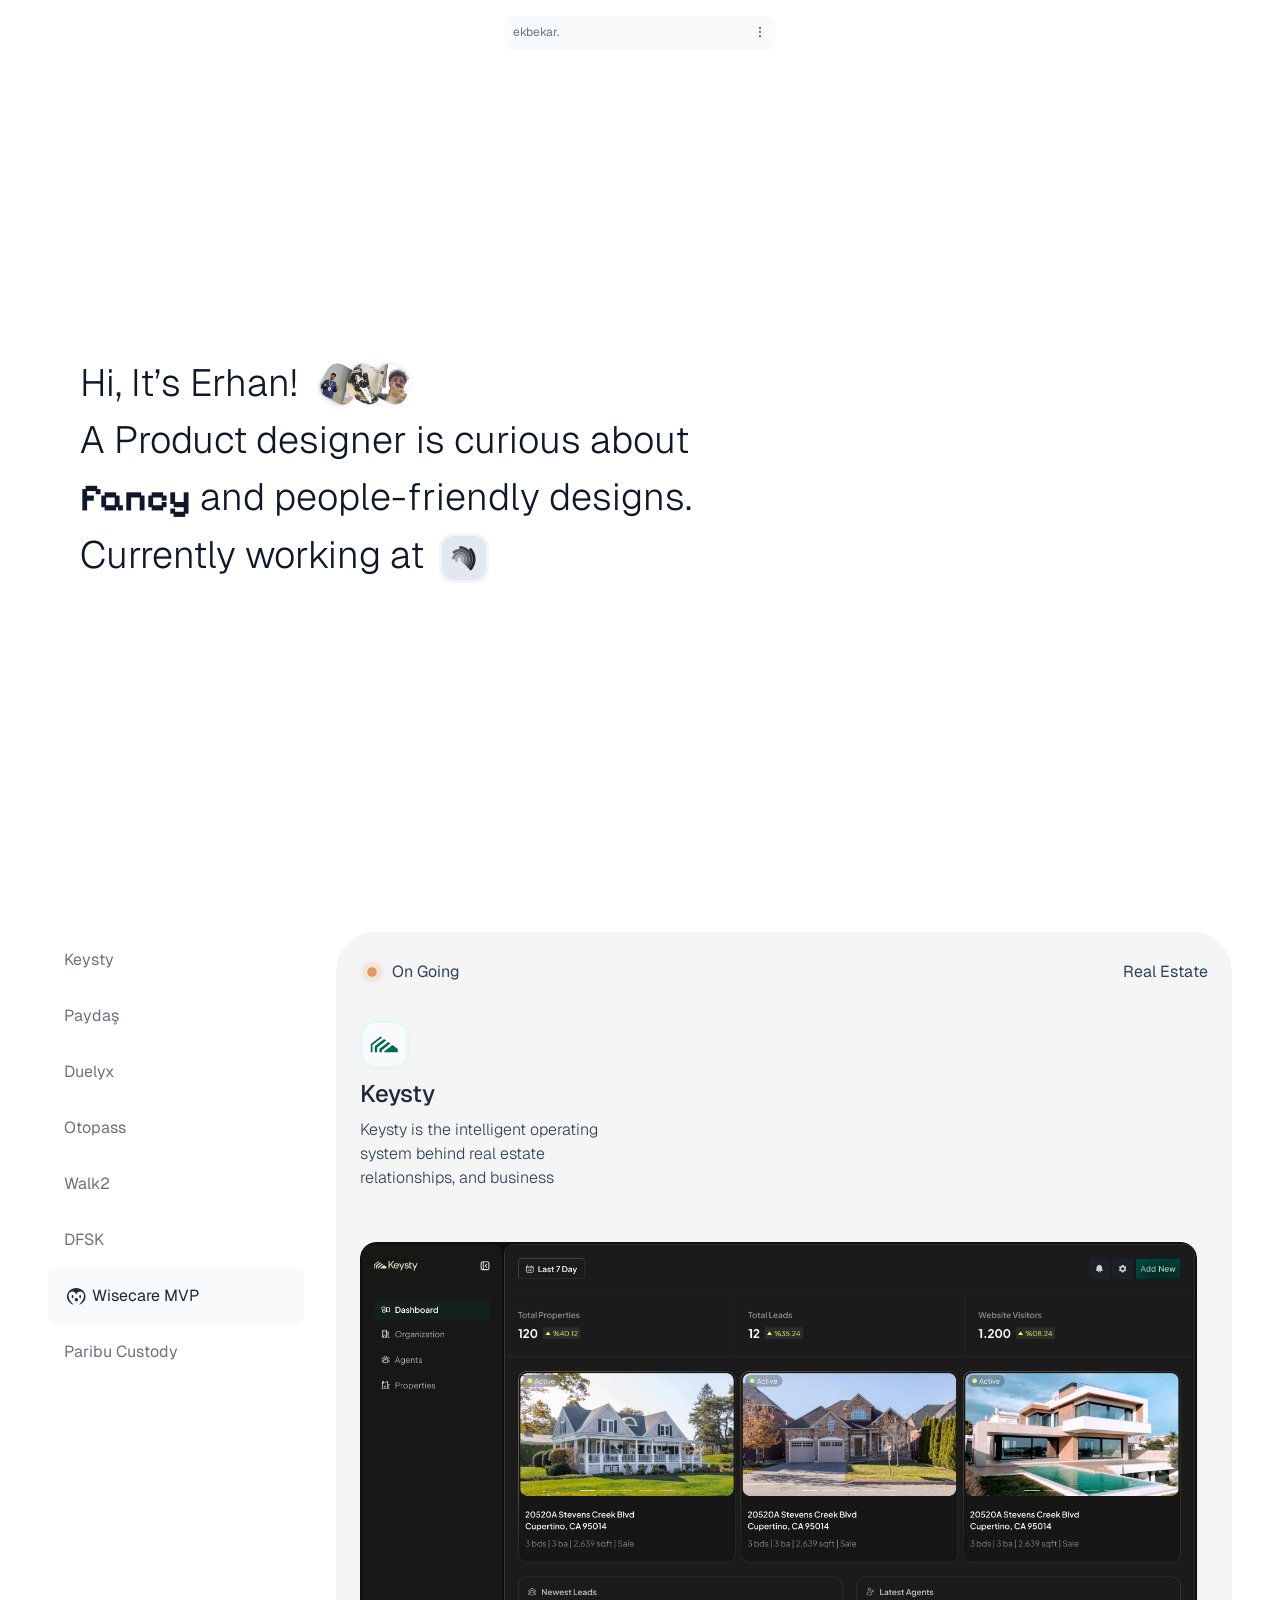
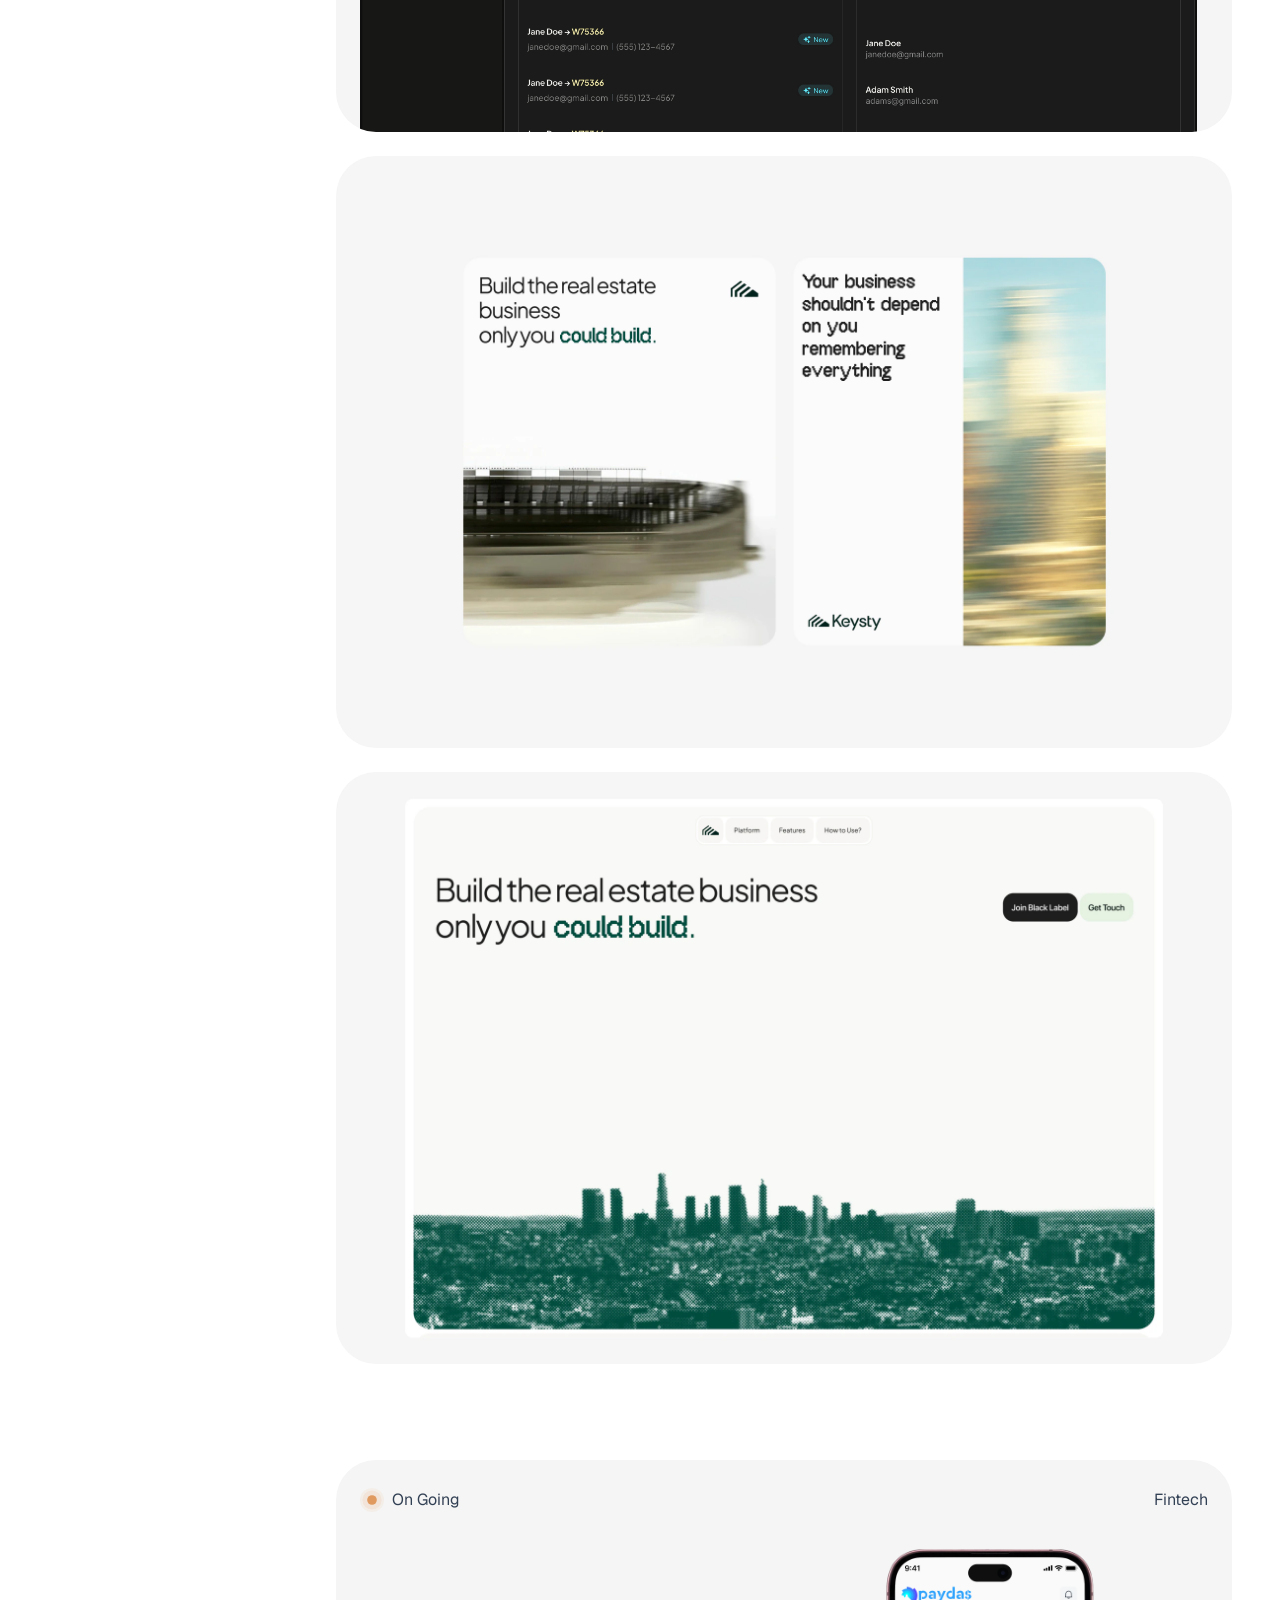
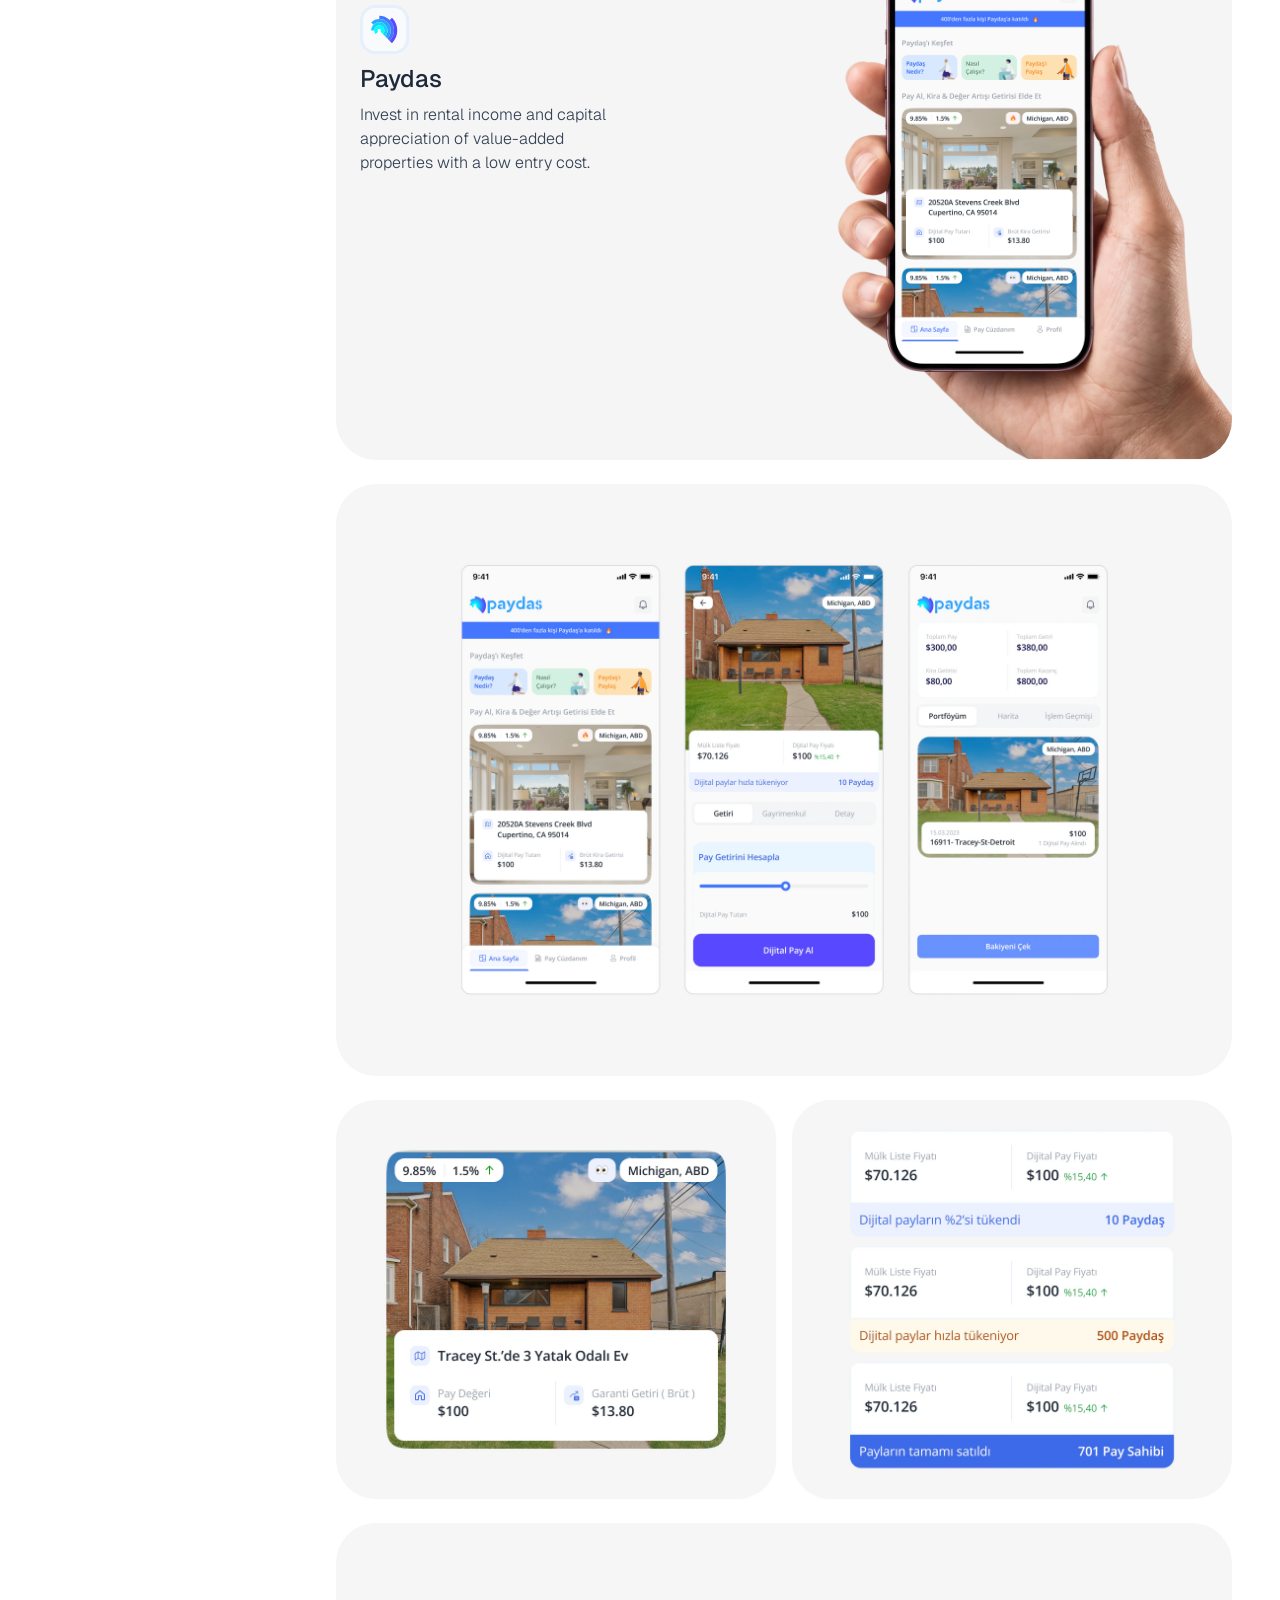
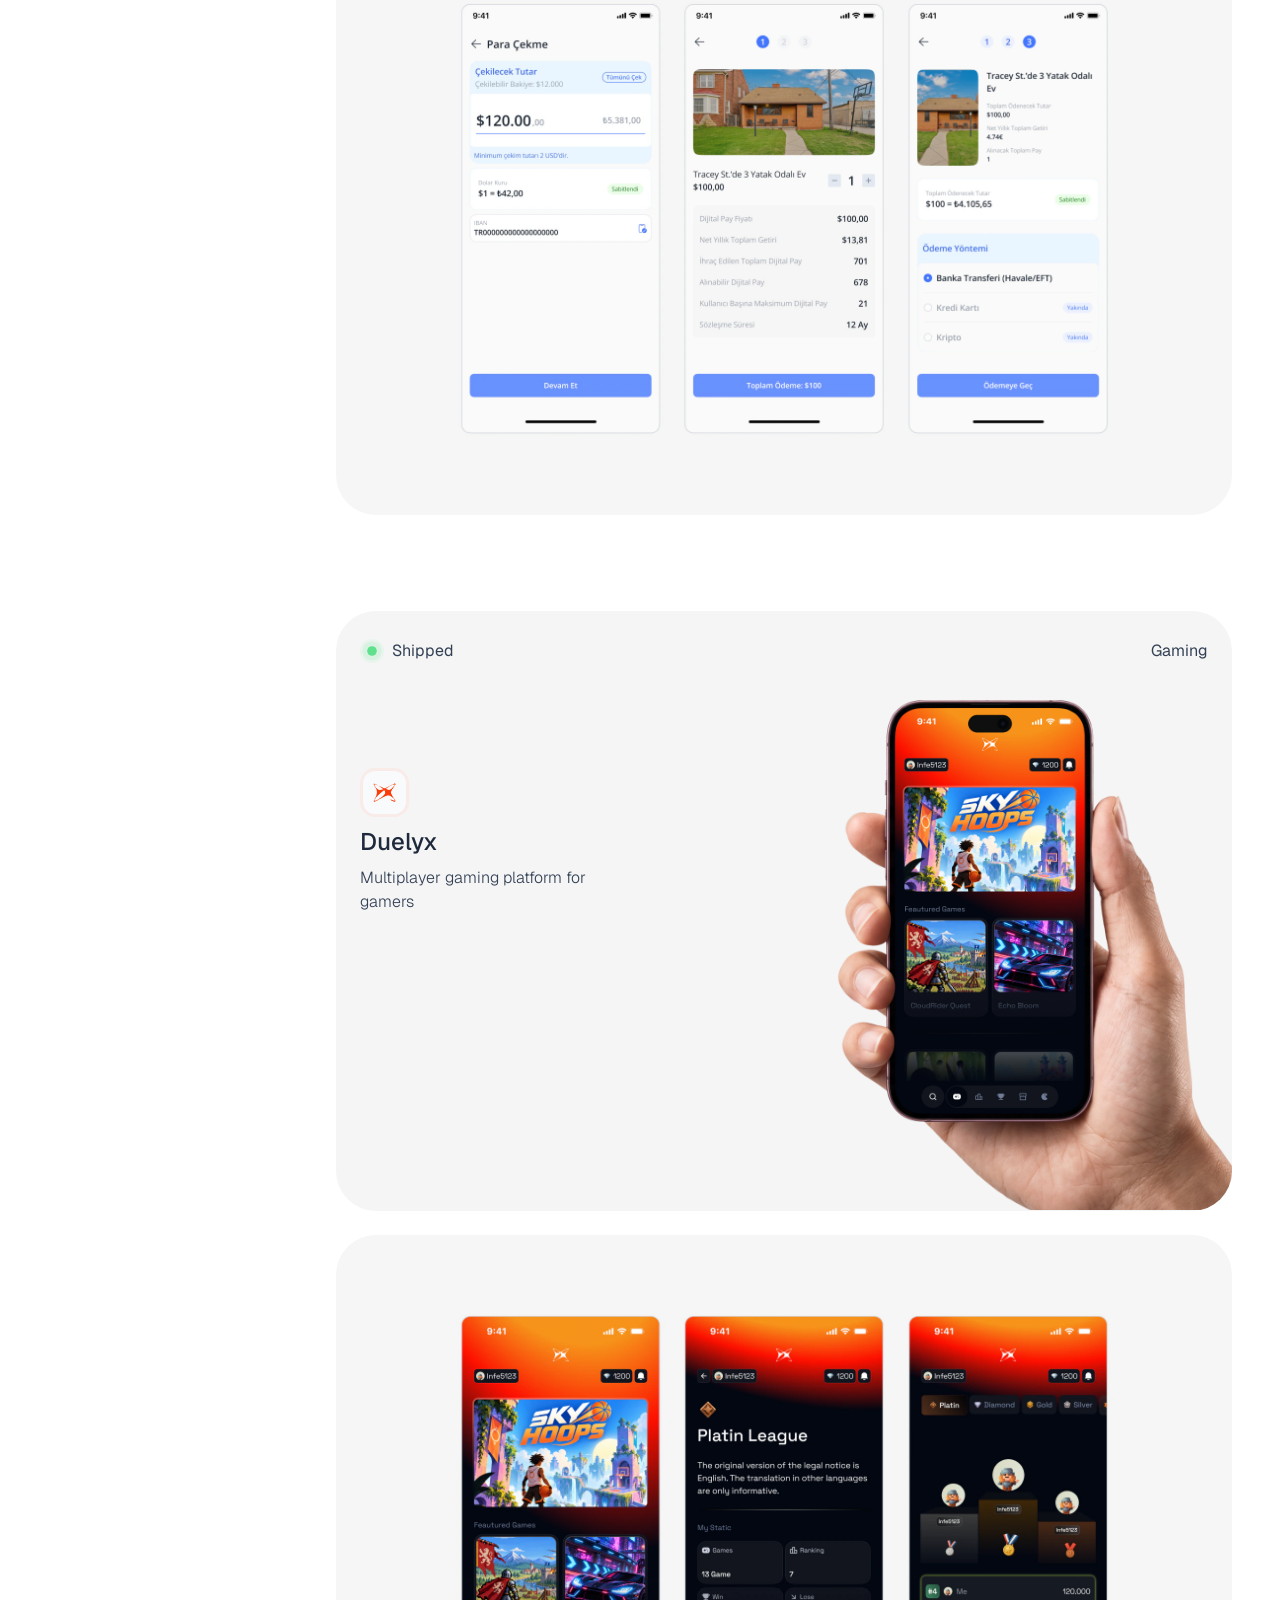
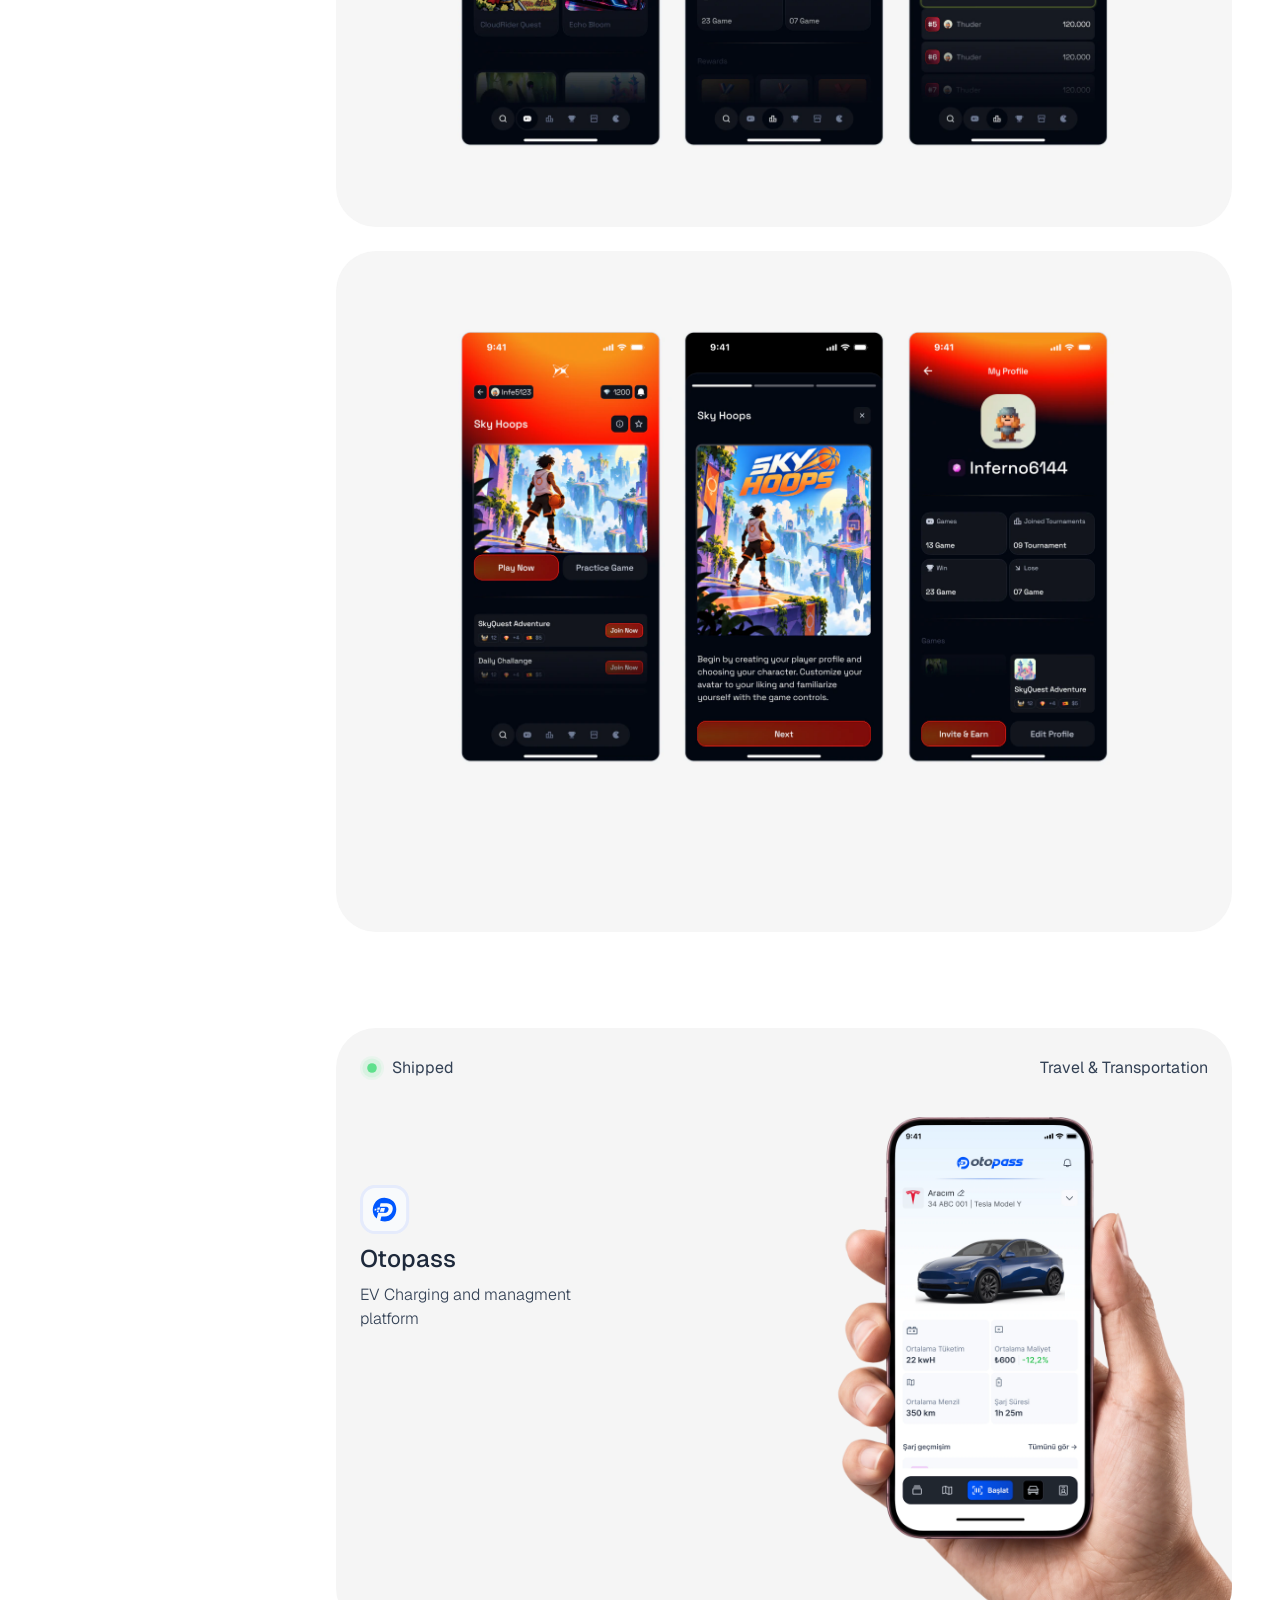
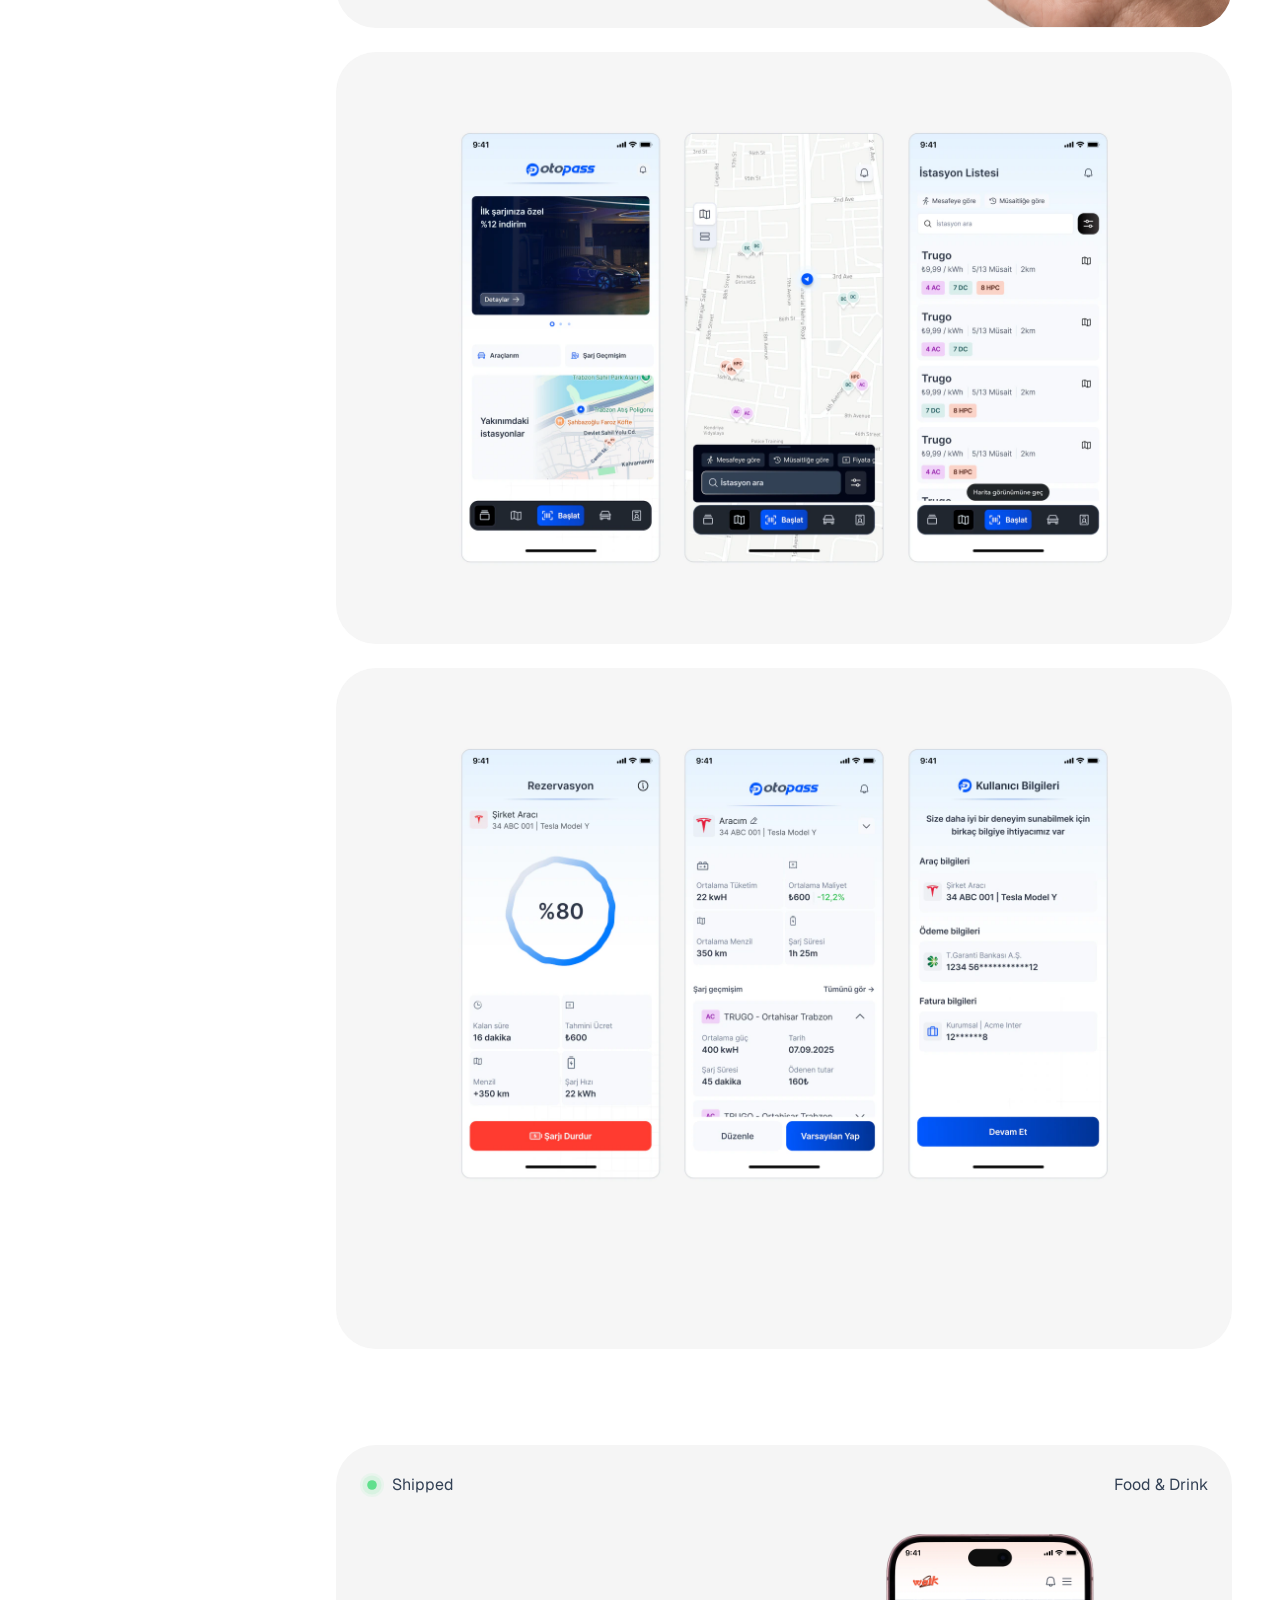
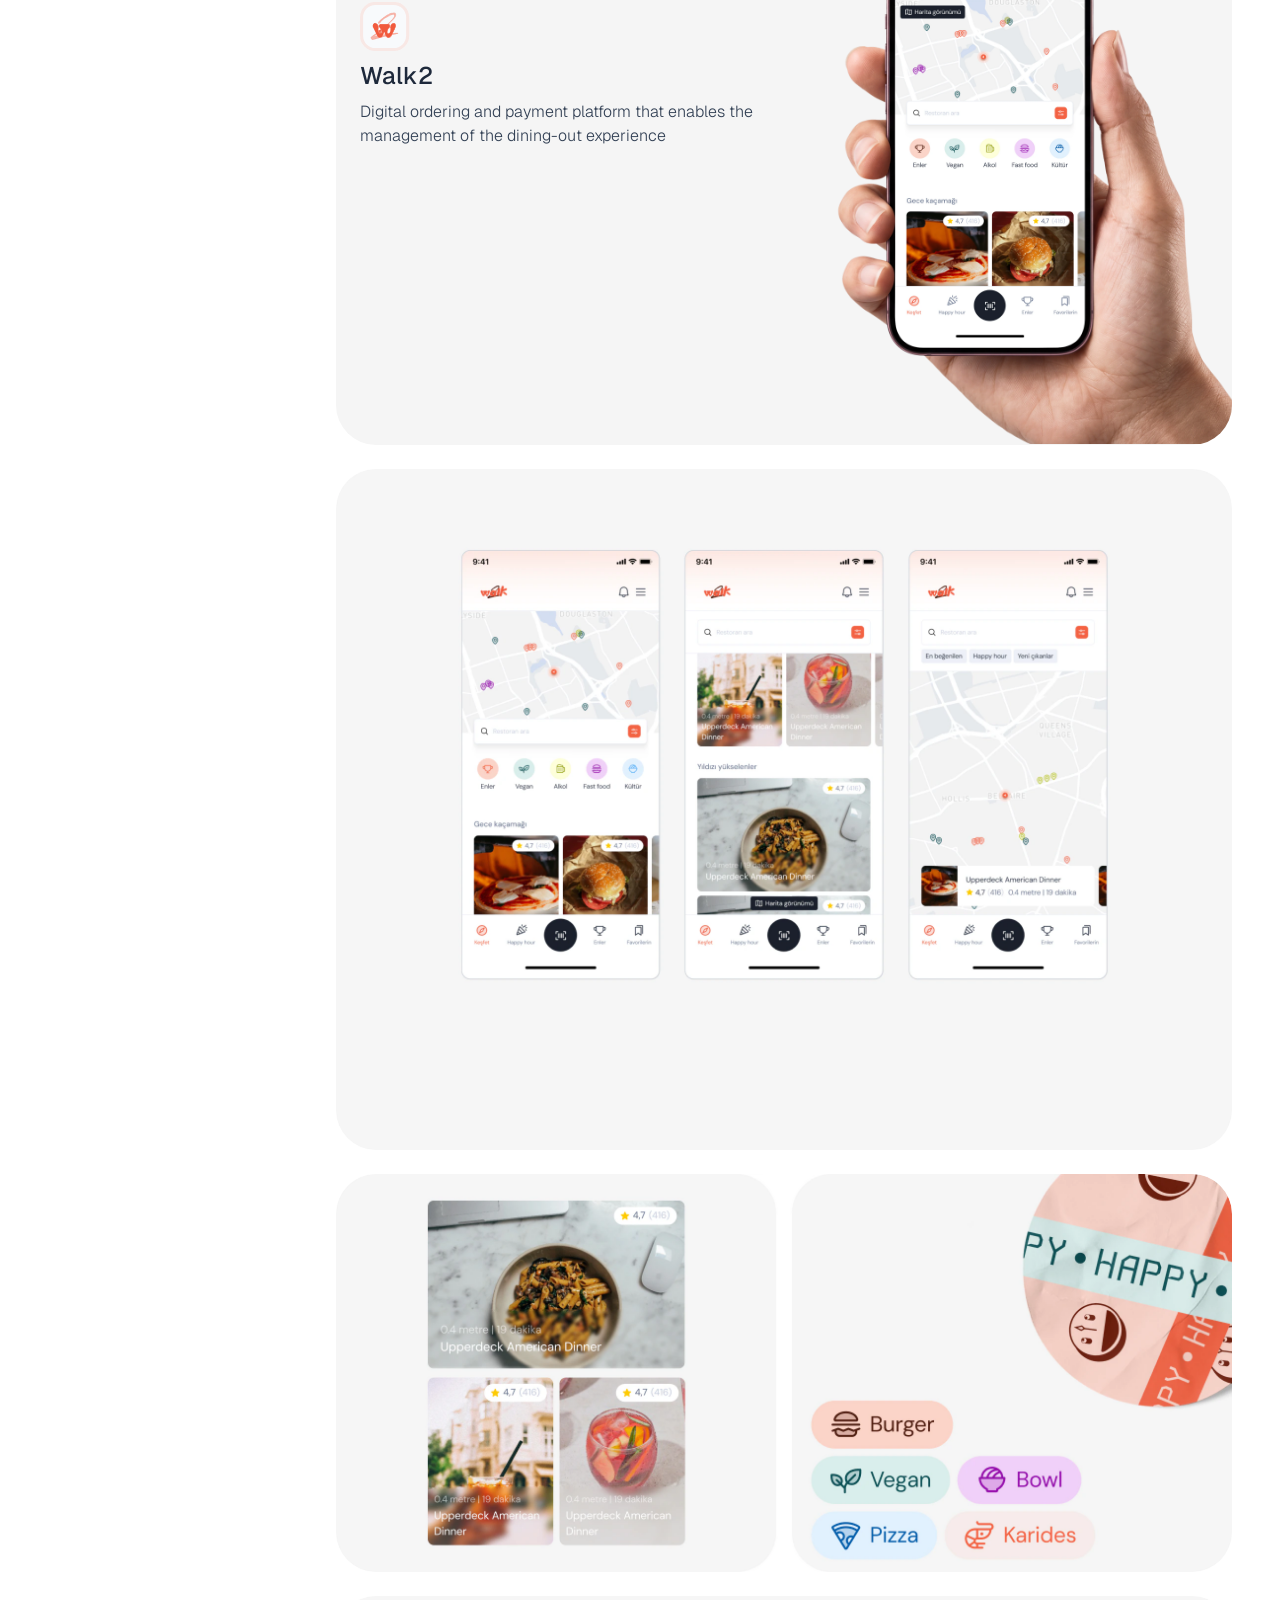
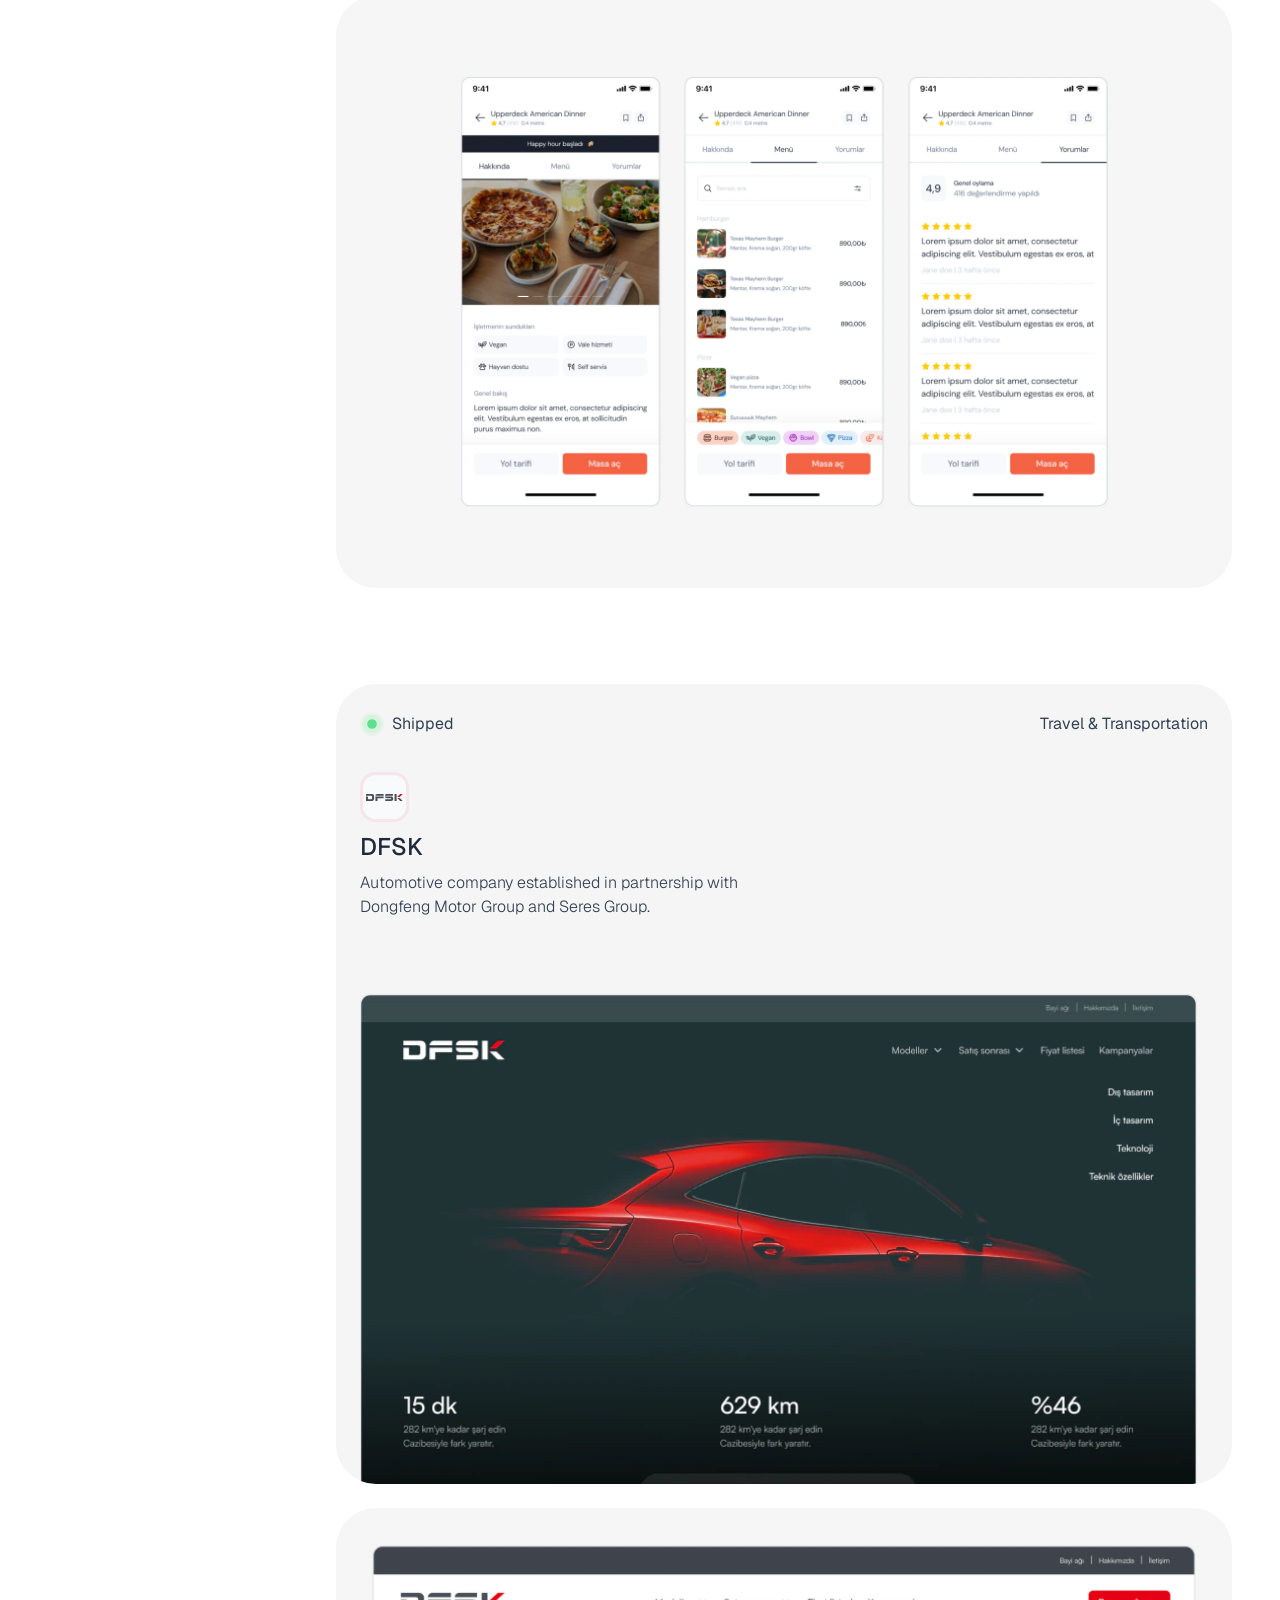
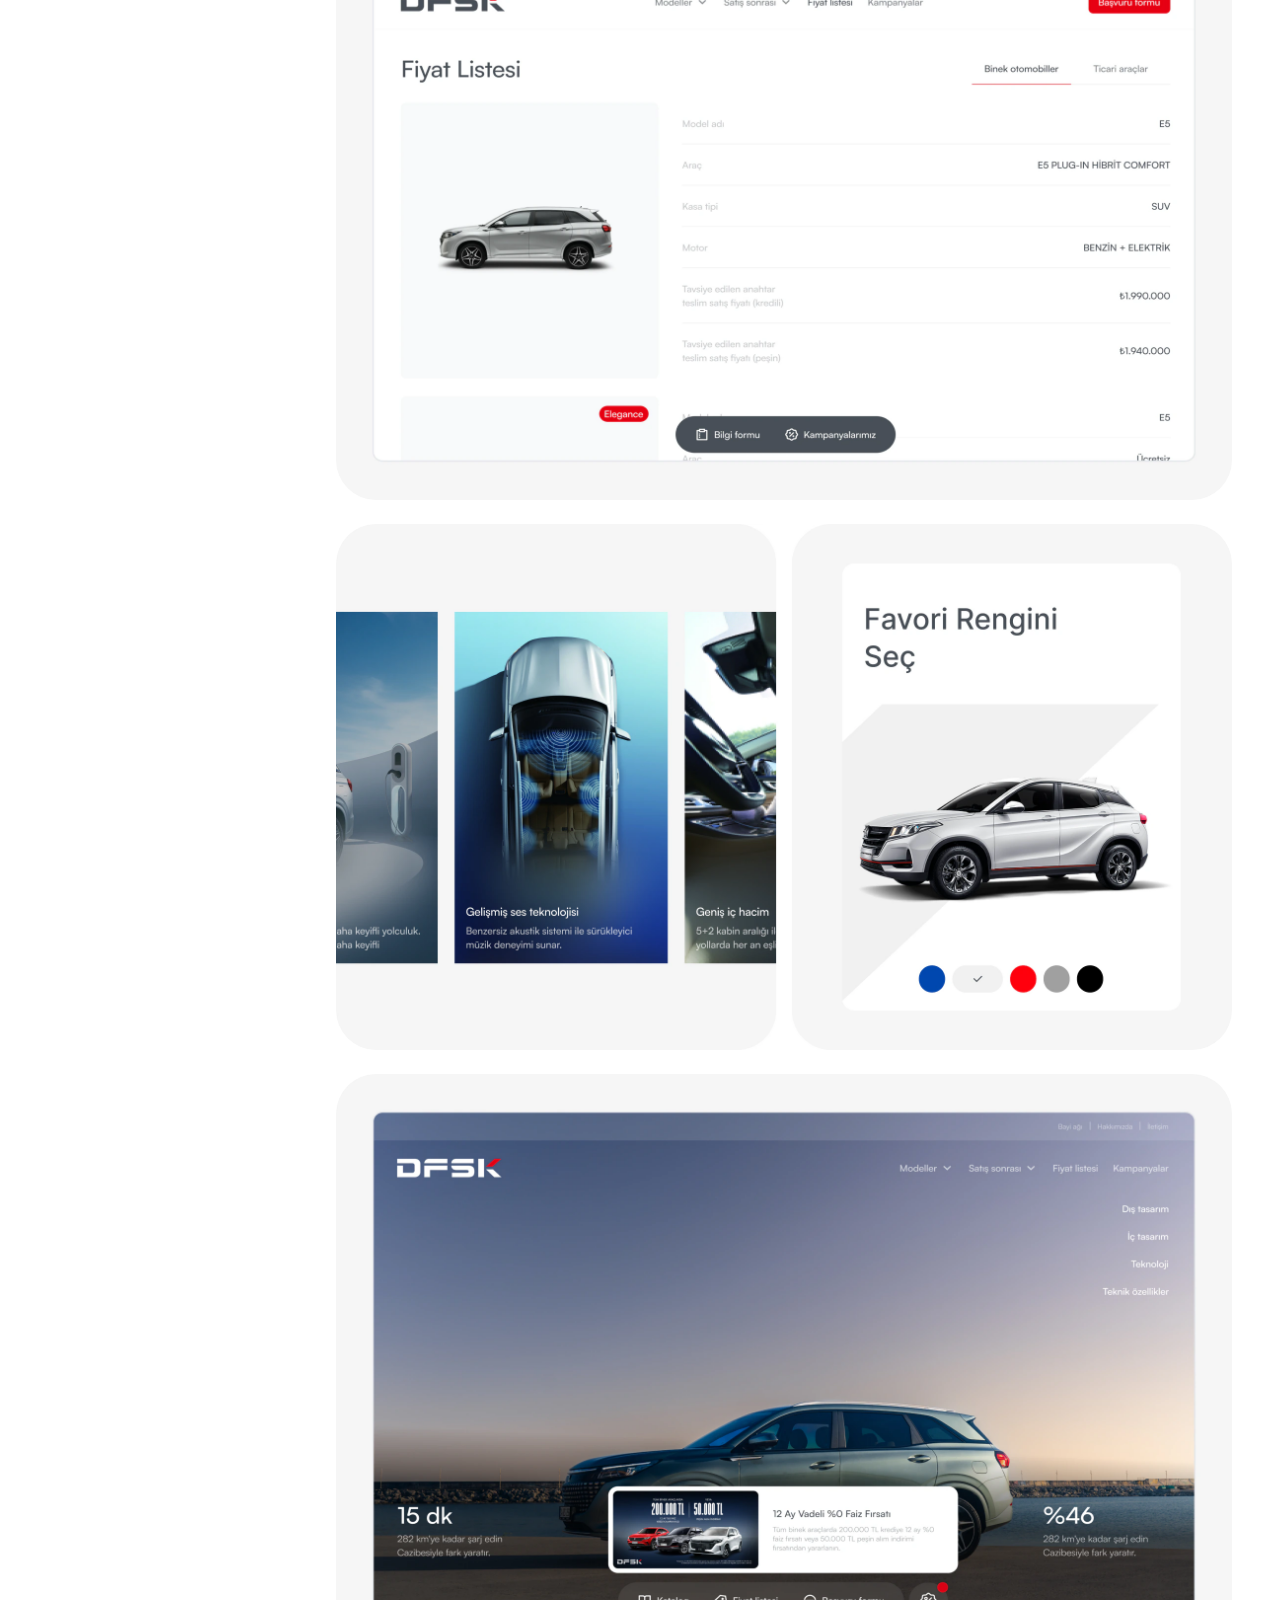
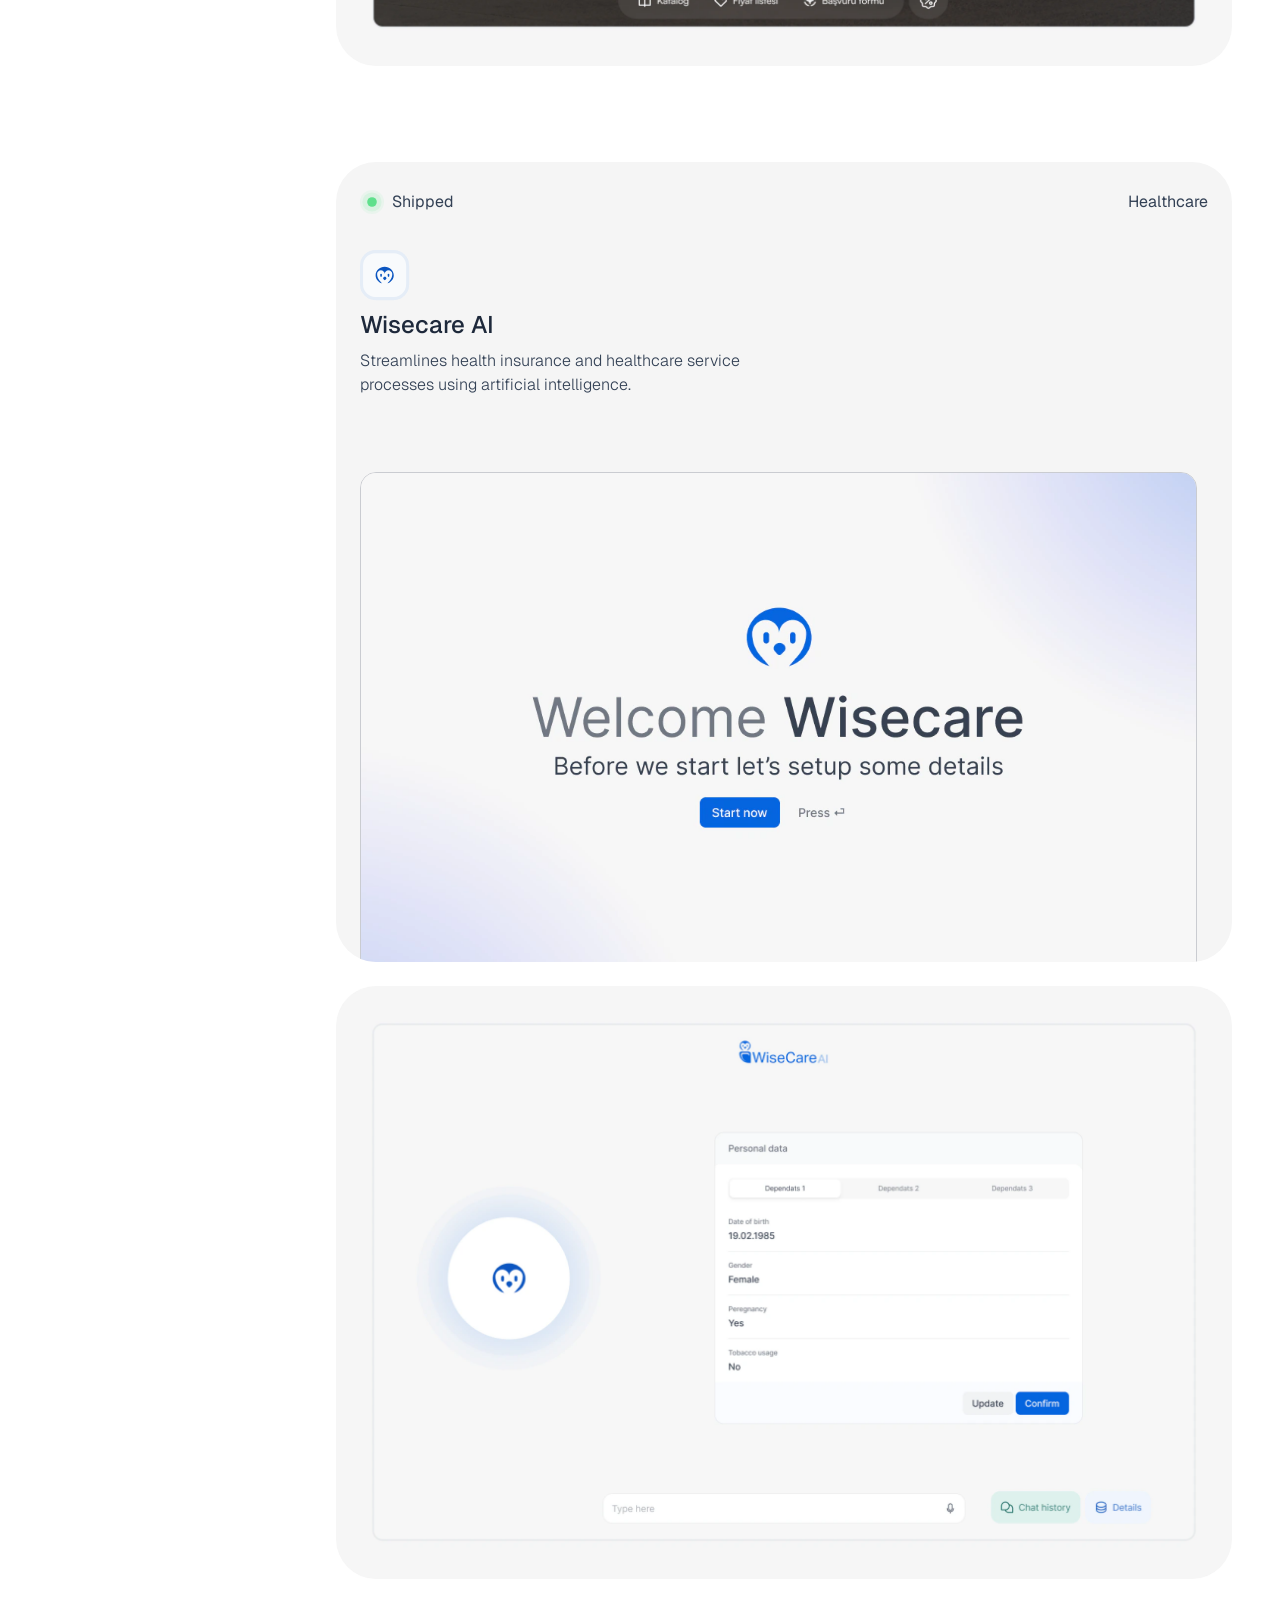
==== index.html @ 1533016c "New floating top navigation with scroll progress Replace the centered text nav with the "ekbekar." m" ====
<!doctype html>
<html lang="en">
<head>
  <meta charset="utf-8">
  <meta name="viewport" content="width=device-width, initial-scale=1">
  <title>Erhan Kucukbekar — Product Designer</title>
  <meta name="description" content="Erhan Kucukbekar is a product designer curious about fancy and people-friendly designs.">
  <link rel="canonical" href="https://ekbekar.co/">
  <meta property="og:type" content="website">
  <meta property="og:site_name" content="Erhan Kucukbekar">
  <meta property="og:title" content="Erhan Kucukbekar — Product Designer">
  <meta property="og:description" content="Erhan Kucukbekar is a product designer curious about fancy and people-friendly designs.">
  <meta property="og:url" content="https://ekbekar.co/">
  <meta name="twitter:card" content="summary">
  <meta name="twitter:site" content="@HeyErhan">

  <link rel="preconnect" href="https://fonts.googleapis.com">
  <link rel="preconnect" href="https://fonts.gstatic.com" crossorigin>
  <link href="https://fonts.googleapis.com/css2?family=Geist:wght@300;400;500&family=Pixelify+Sans:wght@700&display=swap" rel="stylesheet">

  <link rel="stylesheet" href="assets/css/tailwind.css">
  <link rel="stylesheet" href="assets/css/site.css">
</head>
<body class="bg-white font-sans text-slate-900">


  <!-- Top nav -->
  <header class="site-nav" data-nav>
    <div class="nav-wrap">
      <button type="button" class="nav-toggle" aria-expanded="false" aria-controls="nav-menu">
        <span>ekbekar.</span>
        <svg class="nav-icon" viewBox="0 0 14 14" aria-hidden="true">
          <g class="nav-dots"><circle cx="7" cy="2.9167" r="1.1667"/><circle cx="7" cy="7" r="1.1667"/><circle cx="7" cy="11.0833" r="1.1667"/></g>
          <circle class="nav-dot-x" cx="9.887" cy="4.113" r="1.1667"/>
          <circle class="nav-dot-x" cx="4.113" cy="9.887" r="1.1667"/>
        </svg>
        <span class="sr-only">Menu</span>
      </button>
      <nav id="nav-menu" class="nav-menu" aria-label="Main">
        <a class="nav-row" href="#works" style="--i: 0">Works
          <span class="nav-art" aria-hidden="true">
            <img class="nav-logo" src="assets/icons/duelyx.svg" alt="" style="--tilt: 30deg">
            <img class="nav-logo" src="assets/icons/paydas.svg" alt="" style="--tilt: 27deg">
            <img class="nav-logo" src="assets/icons/keysty.svg" alt="" style="--tilt: 22deg">
          </span>
        </a>
        <a class="nav-row" href="about.html" style="--i: 1">About
          <span class="nav-art" aria-hidden="true">
            <span class="avatars">
              <span class="avatar w-[1.3096em]" style="--tilt: 0deg"><span class="avatar-tile" style="--tile: 30deg"><img src="assets/hero/photo-1.webp" alt="" style="--photo: -12.54deg"></span></span>
              <span class="avatar w-[1.287em]" style="--tilt: 0deg"><span class="avatar-tile" style="--tile: 116.67deg"><img src="assets/hero/photo-2.webp" alt="" style="--photo: -116.67deg"></span></span>
              <span class="avatar w-[1.287em]" style="--tilt: 0deg"><span class="avatar-tile" style="--tile: 116.67deg"><img src="assets/hero/photo-3.webp" alt="" style="--photo: -116.67deg"></span></span>
            </span>
          </span>
        </a>
        <a class="nav-cta" href="mailto:ekbekar@gmail.com?subject=Let%E2%80%99s%20book%20a%20call" style="--i: 2">Book a Call</a>
      </nav>
      <button type="button" class="nav-top" aria-label="Back to top" tabindex="-1">
        <svg class="nav-progress" viewBox="0 0 32 32.69" aria-hidden="true">
          <rect class="track" x="0.75" y="0.75" width="30.5" height="31.19" rx="7.25"/>
          <rect class="bar" x="0.75" y="0.75" width="30.5" height="31.19" rx="7.25" pathLength="100"/>
        </svg>
        <img src="assets/icons/nav-up.svg" alt="" width="14" height="14">
      </button>
    </div>
  </header>

  <main>
    <!-- Hero -->
    <section class="hero relative flex min-h-svh items-center overflow-hidden px-6 pb-[60px] pt-24 lg:px-20" aria-label="Intro">

      <div class="hero-recede relative w-full max-w-[696px]">
        <h1 class="text-[24px] font-light leading-[1.5] text-slate-900 sm:text-[37.887px]">
          <span class="line">
            <span class="line-inner">
              <span class="inline-flex items-center gap-[16.839px] align-middle text-[1.3333em] sm:text-[1em]"><span>Hi, It’s Erhan!</span>
                <span class="avatars pop-in" style="--d: 300ms">
                  <span class="avatar w-[1.3096em]" style="--tilt: -8deg">
                    <span class="avatar-tile" style="--tile: 30deg"><img src="assets/hero/photo-1.webp" alt="" style="--photo: -12.54deg"></span>
                  </span>
                  <span class="avatar w-[1.287em]" style="--tilt: 6deg">
                    <span class="avatar-tile" style="--tile: 116.67deg"><img src="assets/hero/photo-2.webp" alt="" style="--photo: -116.67deg"></span>
                  </span>
                  <span class="avatar w-[1.287em]" style="--tilt: -4deg">
                    <span class="avatar-tile" style="--tile: 116.67deg"><img src="assets/hero/photo-3.webp" alt="" style="--photo: -116.67deg"></span>
                  </span>
                </span>
              </span>
            </span>
          </span>
          <span class="line"><span class="line-inner">A Product designer is curious about</span></span>
          <span class="line"><span class="line-inner"><span class="fx-fancy font-offbit">fancy</span> and <span class="fx-friendly">people-friendly</span> designs.</span></span>
          <span class="line">
            <span class="line-inner">Currently working at
              <a class="company pop-in" style="--d: 900ms" href="https://www.getpaydas.com/" target="_blank" rel="noopener" aria-label="Paydaş website (opens in a new tab)">
                <span class="company-preview" aria-hidden="true">
                  <span class="company-card"><img src="assets/hero/paydas-site.webp" alt="" width="1400" height="723" loading="lazy"></span>
                </span>
                <img class="company-dot" src="assets/hero/preview-dot.svg" alt="" width="6" height="6" aria-hidden="true">
                <span class="company-badge">
                  <svg class="company-mark" viewBox="0 0 26.6885 27.9238" fill="none" aria-hidden="true">
                    <path class="ring" style="--r: 4; --gray: #1f2229; --color: #5948FF" d="M26.6885 14.9917C26.6885 19.6707 24.9027 24.3522 21.3322 27.9238L19.0024 25.594C21.9289 22.6666 23.3926 18.8301 23.3926 14.9917C23.3943 11.1552 21.9306 7.31845 19.0024 4.3903L21.3322 2.06056C24.9027 5.63111 26.6885 10.3136 26.6885 14.992V14.9917Z" fill="#5948FF"/>
                    <path class="ring" style="--r: 3; --gray: #3a3d45; --color: #4376FF" d="M23.3924 14.9916C23.3924 18.83 21.9287 22.6665 19.0022 25.5939L16.6705 23.2622C18.9546 20.9771 20.0946 17.9847 20.0962 14.9916C20.0946 11.9991 18.9546 9.00603 16.6705 6.72163C14.3854 4.43654 11.393 3.29756 8.39993 3.29587V3.74566e-06C12.2363 -0.00270249 16.0731 1.46103 19.0022 4.3902C21.9307 7.31835 23.3941 11.1551 23.3924 14.9916Z" fill="#4376FF"/>
                    <path class="ring" style="--r: 2; --gray: #5b5e66; --color: #2DA3FF" d="M20.0962 14.9916C20.0945 17.9847 18.9545 20.9771 16.6704 23.2622L14.339 20.9304C15.979 19.2894 16.7986 17.1403 16.7959 14.9912C16.7986 12.8421 15.979 10.693 14.339 9.05305C12.698 7.41307 10.5489 6.59342 8.39816 6.59342C6.24739 6.59342 4.10169 7.41307 2.46172 9.05305L0.129963 6.72197C2.41402 4.43689 5.40744 3.2979 8.39986 3.29621C11.3933 3.2979 14.3854 4.43689 16.6704 6.72197C18.9545 9.00603 20.0945 11.9995 20.0962 14.9919V14.9916Z" fill="#2DA3FF"/>
                    <path class="ring" style="--r: 1; --gray: #80838b; --color: #16D1FF" d="M16.7959 14.9916C16.7986 17.1407 15.9789 19.2898 14.3389 20.9308L12.0065 18.5983C13.0034 17.6025 13.5027 16.2974 13.5 14.9916C13.5027 13.6869 13.0034 12.3818 12.0065 11.3849C11.0106 10.389 9.70555 9.88967 8.3981 9.88967C7.09065 9.88967 5.78761 10.3873 4.79138 11.3832C3.79548 12.3791 3.29788 13.6865 3.29619 14.9916H0C0.00169139 12.8425 0.820664 10.6934 2.46131 9.05344C4.10129 7.41346 6.25037 6.59381 8.39776 6.59381C10.5452 6.59381 12.6976 7.41346 14.3386 9.05344C15.9786 10.6934 16.7982 12.8425 16.7955 14.9916H16.7959Z" fill="#16D1FF"/>
                    <path class="ring" style="--r: 0; --gray: #a5a8ae; --color: #00FFFF" d="M13.4999 14.9915C13.5026 16.2973 13.0033 17.602 12.0064 18.5982L9.67663 16.2685C10.0295 15.9167 10.2067 15.4533 10.204 14.9918C10.2067 14.5304 10.0295 14.067 9.67765 13.7152C9.32482 13.3634 8.86138 13.1861 8.39997 13.1878C7.93856 13.1861 7.47512 13.3634 7.12331 13.7152C6.7715 14.067 6.59593 14.5287 6.59593 14.9918L6.59424 14.9935C6.59424 15.4533 6.7715 15.9167 7.12331 16.2685L4.79189 18.6009C3.796 17.604 3.2984 16.2976 3.2967 14.9915C3.2984 13.6868 3.796 12.379 4.79189 11.3831C5.78779 10.3872 7.09523 9.88956 8.39862 9.88956C9.70201 9.88956 11.0108 10.3889 12.007 11.3848C13.0039 12.3817 13.5032 13.6864 13.5005 14.9915H13.4999Z" fill="#00FFFF"/>
                  </svg>
                </span>
              </a>
            </span>
          </span>
        </h1>
      </div>
    </section>

    <!-- Works -->
    <section id="works" class="mx-auto flex max-w-screen-2xl scroll-mt-12 flex-col gap-4 px-2 pt-8 sm:px-6 lg:flex-row lg:gap-6 lg:px-8 xl:gap-8 xl:px-12 2xl:px-16" aria-label="Works">
      <nav data-side-nav aria-label="Projects"
           class="sticky top-0 z-30 -mx-2 -mt-16 bg-white px-6 pb-2 pt-[72px] sm:-mx-6 lg:top-20 lg:mt-0 lg:py-0 lg:mx-0 lg:w-56 lg:shrink-0 lg:self-start lg:bg-transparent lg:px-0 xl:w-64 2xl:w-80">
        <ul class="no-scrollbar relative flex overflow-x-auto lg:flex-col lg:overflow-visible">
          <span class="side-indicator pointer-events-none absolute inset-x-0 top-0 hidden h-14 rounded-lg bg-slate-50 opacity-0 lg:block" aria-hidden="true"></span>
        </ul>
      </nav>

      <div data-works class="flex min-w-0 flex-1 flex-col gap-16 lg:gap-24"></div>
    </section>
  </main>

  <!-- Footer (not sticky) -->
  <footer class="mx-auto mt-16 flex max-w-screen-2xl flex-col gap-4 px-6 py-8 sm:flex-row sm:items-center sm:justify-between sm:px-6 lg:mt-24 lg:px-8 xl:px-12 2xl:px-16">
    <div class="text-sm leading-normal">
      <p class="text-slate-300">41.0110211, 29.0373671</p>
      <p class="tabular-nums text-slate-700" data-clock>12:09:54</p>
    </div>
    <nav aria-label="Contact" class="flex items-center gap-6 text-base font-light leading-normal">
      <a href="mailto:ekbekar@gmail.com" class="menu-item"><span>ekbekar@gmail.com</span></a>
      <a href="https://www.linkedin.com/in/erhan-k%C3%BC%C3%A7%C3%BCkbekar-788464137/" class="menu-item" target="_blank" rel="noopener"><span>Linkedin</span></a>
      <a href="https://x.com/HeyErhan" class="menu-item" target="_blank" rel="noopener"><span>X</span></a>
    </nav>
  </footer>

  <script src="assets/js/projects.js"></script>
  <script src="assets/js/main.js"></script>
</body>
</html>
---- assets/css/site.css ----
/* ---------- Fonts ---------- */
/* OffBit is not on a public CDN. Drop OffBit-Bold.woff2 into assets/fonts/ to use the real face;
   until then the fallback below keeps the "fancy" word distinct. */
@font-face {
  font-family: "OffBit";
  src: url("../fonts/OffBit-Bold.woff2") format("woff2");
  font-weight: 700;
  font-display: swap;
}

/* ---------- Motion tokens ---------- */
:root {
  --ease-out: cubic-bezier(0.23, 1, 0.32, 1);
  --ease-in-out: cubic-bezier(0.77, 0, 0.175, 1);
  --nav-h: 88px;
}

html { scroll-behavior: smooth; }
@media (prefers-reduced-motion: reduce) { html { scroll-behavior: auto; } }

body { -webkit-font-smoothing: antialiased; text-rendering: optimizeLegibility; }

.font-offbit { font-family: "OffBit", "Pixelify Sans", "Geist Mono", monospace; font-weight: 700; }

/* ---------- Top nav: floating "ekbekar." menu + back-to-top progress ---------- */
.site-nav {
  position: fixed; z-index: 50; top: 16px; left: 50%;
  transform: translateX(-50%);
  font-size: 12px; line-height: normal;
}
.nav-wrap { position: relative; width: 270px; }

.nav-toggle {
  display: flex; width: 100%; align-items: center; justify-content: space-between;
  padding: 8px; border-radius: 8px;
  background: #f8fafc; color: #64748b;
  box-shadow: 0 1px 2px rgb(15 23 42 / 0.04), 0 8px 24px -16px rgb(15 23 42 / 0.25);
  transition: background-color 150ms ease;
}
.nav-toggle:focus-visible, .nav-top:focus-visible, .nav-row:focus-visible, .nav-cta:focus-visible {
  outline: 2px solid #4376ff; outline-offset: 2px;
}
@media (hover: hover) and (pointer: fine) {
  .nav-toggle:hover { background: #f1f5f9; }
}

/* ⋮ -> ⁙ : the three dots turn to a diagonal and two more dots complete the cross */
.nav-icon { width: 14px; height: 14px; fill: #64748b; overflow: visible; }
.nav-dots { transform-box: view-box; transform-origin: 7px 7px; transition: transform 250ms var(--ease-out); }
.nav-dot-x { transform-box: fill-box; transform-origin: center; opacity: 0; transform: scale(0.4); transition: opacity 150ms ease, transform 200ms var(--ease-out); }
.site-nav.is-open .nav-dots { transform: rotate(-45deg); }
.site-nav.is-open .nav-dot-x { opacity: 1; transform: none; transition-delay: 60ms; }

/* Menu panel drops below the bar; overlays the page so nothing reflows */
.nav-menu {
  position: absolute; left: 0; right: 0; top: calc(100% + 2px);
  display: flex; flex-direction: column; gap: 2px;
  opacity: 0; transform: translateY(-6px) scale(0.98); transform-origin: 50% 0;
  pointer-events: none; visibility: hidden;
  transition: opacity 150ms ease, transform 200ms var(--ease-out), visibility 0s linear 200ms;
}
.site-nav.is-open .nav-menu {
  opacity: 1; transform: none; pointer-events: auto; visibility: visible;
  transition: opacity 200ms var(--ease-out), transform 250ms var(--ease-out), visibility 0s;
}
.nav-menu > * { opacity: 0; transform: translateY(-4px); transition: opacity 150ms ease, transform 200ms var(--ease-out); }
.site-nav.is-open .nav-menu > * { opacity: 1; transform: none; transition-delay: calc(var(--i) * 40ms); }

.nav-row {
  position: relative; display: flex; height: 32px; align-items: center; justify-content: space-between;
  padding-left: 8px; border-radius: 8px;
  background: #f8fafc; color: #475569;
  transition: background-color 150ms ease, color 150ms ease;
}
.nav-row[aria-current="page"] { color: #0f172a; }
.nav-cta {
  display: flex; align-items: center; justify-content: center;
  padding: 8px; border-radius: 8px;
  background: #0f172a; color: #f8fafc;
  transition: background-color 150ms ease;
}

/* Row art: Works = three project logos, About = the hero photos (smaller) */
.nav-art { display: flex; align-items: center; padding-right: 3px; }
.nav-logo {
  width: 20px; height: 20px; margin-left: -6px;
  transform: rotate(var(--tilt));
  transition: transform 250ms var(--ease-out);
}
.nav-row .avatars { font-size: 23.73px; } /* tiles come out at the Figma size (22.75px) */
.nav-row .avatar { transition: transform 250ms var(--ease-out); }
@media (hover: hover) and (pointer: fine) {
  .nav-row:hover { background: #f1f5f9; color: #0f172a; }
  .nav-cta:hover { background: #1e293b; }
  /* fan the art out a little on row hover; individual photos don't pop here */
  .nav-row .avatar:hover, .nav-row .avatar:has(+ .avatar:hover), .nav-row .avatar:hover + .avatar { transform: none; }
  .nav-row:hover .nav-logo:nth-child(1), .nav-row:hover .avatar:nth-child(1) { transform: translateX(-4px) rotate(calc(var(--tilt) - 8deg)); }
  .nav-row:hover .nav-logo:nth-child(3), .nav-row:hover .avatar:nth-child(3) { transform: translateX(4px) rotate(calc(var(--tilt) + 8deg)); }
  .nav-row:hover .nav-logo:nth-child(2), .nav-row:hover .avatar:nth-child(2) { transform: translateY(-2px) rotate(var(--tilt)); }
}

/* Back-to-top: appears once the page scrolls; its green border fills with scroll progress */
.nav-top {
  position: absolute; top: 0; left: calc(100% + 4px);
  width: 32px; height: 32.69px; border-radius: 8px;
  display: flex; align-items: center; justify-content: center;
  background: #f8fafc;
  box-shadow: 0 1px 2px rgb(15 23 42 / 0.04), 0 8px 24px -16px rgb(15 23 42 / 0.25);
  opacity: 0; transform: translateX(-6px) scale(0.9); pointer-events: none;
  transition: opacity 150ms ease, transform 200ms var(--ease-out), background-color 150ms ease;
}
.site-nav.is-scrolled .nav-top { opacity: 1; transform: none; pointer-events: auto; }
.nav-top img { width: 14px; height: 14px; transition: transform 200ms var(--ease-out); }
.nav-progress { position: absolute; inset: 0; width: 100%; height: 100%; overflow: visible; }
.nav-progress rect { fill: none; stroke-width: 1.5; }
.nav-progress .track { stroke: #f1f5f9; }
.nav-progress .bar { stroke: #98ffc7; stroke-dasharray: 100; stroke-dashoffset: 100; stroke-linecap: round; }
@media (hover: hover) and (pointer: fine) {
  .nav-top:hover { background: #f1f5f9; }
  .nav-top:hover img { transform: translateY(-2px); }
}
@media (prefers-reduced-motion: reduce) {
  .nav-menu, .nav-menu > *, .nav-top, .nav-dots, .nav-dot-x { transform: none !important; }
}

.sr-only { position: absolute; width: 1px; height: 1px; padding: 0; margin: -1px; overflow: hidden; clip: rect(0, 0, 0, 0); white-space: nowrap; border: 0; }

/* Menu item: both weights stacked so switching Light <-> Medium never shifts the row */
.menu-item { display: inline-grid; color: #6b7280; transition: color 150ms ease; }
.menu-item > span { grid-area: 1 / 1; transition: opacity 150ms ease; }
.menu-item .w-sel { font-weight: 500; opacity: 0; }
.menu-item .w-def { font-weight: 300; }
.menu-item[aria-current="page"] { color: #111827; }
.menu-item[aria-current="page"] .w-sel { opacity: 1; }
.menu-item[aria-current="page"] .w-def { opacity: 0; }
@media (hover: hover) and (pointer: fine) {
  .menu-item:hover { color: #111827; }
}

/* ---------- Hero intro: text blur-in, word by word ---------- */
/* main.js wraps each word in .word with its index (--i); without JS the text simply shows */
.line { display: block; }
/* Phones: after the greeting, the sentence flows as one paragraph (like the mobile Figma frame) */
@media (max-width: 639px) { .line + .line { display: inline; } }
.word {
  display: inline-block;
  opacity: 0;
  filter: blur(10px);
  transform: translateY(0.2em);
  animation: blur-in 800ms var(--ease-out) forwards;
  animation-delay: calc(120ms + var(--i, 0) * 45ms);
}
@keyframes blur-in { to { opacity: 1; filter: blur(0); transform: none; } }

.pop-in { opacity: 0; transform: scale(0.92); animation: pop-in 500ms var(--ease-out) forwards; animation-delay: var(--d, 600ms); }
@keyframes pop-in { to { opacity: 1; transform: scale(1); } }

/* Hero photos: overlapping stack; the hovered one pops forward, neighbours make room */
.avatars { display: inline-flex; align-items: center; }
.avatar {
  position: relative;
  display: inline-flex; align-items: center; justify-content: center;
  aspect-ratio: 1;
  margin-right: -0.599em;
  transition: transform 300ms var(--ease-out);
}
/* Tile is built in code (not an export) so photos fully cover it — no slivers between overlaps */
.avatar-tile {
  position: relative; display: block; overflow: hidden;
  width: 0.9587em; height: 0.9587em;
  border-radius: 0.3em;
  background: #e2e8f0;
  transform: rotate(var(--tile));
  box-shadow: 0 1px 2px rgb(15 23 42 / 0.12), 0 4px 10px -4px rgb(15 23 42 / 0.18);
}
.avatar-tile > img {
  position: absolute; left: -19%; top: -19%;
  width: 138%; height: 138%; max-width: none;
  object-fit: cover;
  transform: rotate(var(--photo));
}
.avatar:last-child { margin-right: 0; }
@media (hover: hover) and (pointer: fine) {
  .avatar:hover { z-index: 2; transform: translateY(-10px) scale(2) rotate(var(--tilt, 0deg)); }
  .avatar:has(+ .avatar:hover) { transform: translateX(-16px); }
  .avatar:hover + .avatar { transform: translateX(16px); }
}
@media (prefers-reduced-motion: reduce) {
  .avatar { transition: none; }
}

@keyframes fade-in { to { opacity: 1; } }

/* ---------- Hero hover tricks ---------- */
/* "fancy": letters scramble through glyphs and resolve (main.js); width is locked while it runs */
.fx-fancy { cursor: default; }
.fx-fancy .word { white-space: nowrap; }

/* "people-friendly": a soft green marker sweeps in and the letters wave hello */
.fx-friendly { position: relative; isolation: isolate; cursor: default; }
.fx-friendly::before {
  content: ""; position: absolute; z-index: -1;
  left: -0.08em; right: -0.08em; bottom: 0.14em; height: 0.42em;
  border-radius: 0.1em;
  background: #98ffc7;
  transform: scaleX(0); transform-origin: left center;
  transition: transform 350ms var(--ease-out);
}
.fx-friendly:hover::before { transform: scaleX(1); }
.fx-friendly .ch { display: inline-block; }
.fx-friendly.is-waving .ch {
  animation: wave 600ms var(--ease-in-out);
  animation-delay: calc(var(--c) * 28ms);
}
@keyframes wave {
  0%, 100% { transform: none; }
  40% { transform: translateY(-0.18em) rotate(-4deg); }
}

/* "Currently working at": Paydaş badge. Hover/focus: the logo's rings wind up one after another
   (inner first) while a website preview card rises above it. */
.company {
  position: relative; z-index: 3;
  display: inline-block; vertical-align: middle;
  margin-left: 0.16em;
  outline: none;
}
/* Default: monochrome logo on a grey tile. Hover/focus/tap: Paydaş colours on light blue. */
.company-badge {
  position: relative; display: flex; align-items: center; justify-content: center;
  width: 1.311em; height: 1.311em;
  border: 0.082em solid #f1f5f9; border-radius: 0.41em;
  background: #e2e8f0;
  transition: background-color 300ms ease, border-color 300ms ease;
}
.company:hover .company-badge,
.company:focus-visible .company-badge,
.company.is-open .company-badge { background: #ebf3ff; border-color: #f7f9fe; }
.company-mark { width: 54%; height: auto; overflow: visible; }
.company-mark .ring {
  transform-box: view-box;
  transform-origin: 8.4px 14.99px; /* shared centre of the arcs */
  fill: var(--gray);
  transition: fill 300ms ease;
  transition-delay: calc(var(--r) * 60ms); /* colour runs outward with the spin */
}
.company:hover .ring,
.company:focus-visible .ring,
.company.is-open .ring { fill: var(--color); }
.company.is-spinning .ring {
  animation: ring-spin 900ms var(--ease-in-out) both;
  animation-delay: calc(var(--r) * 60ms);
}
@keyframes ring-spin { to { transform: rotate(360deg); } }
.company:focus-visible .company-badge { box-shadow: 0 0 0 2px #fff, 0 0 0 4px #4376ff; }

.company-dot {
  position: absolute; left: 50%; bottom: calc(100% + 0.05em);
  width: 0.158em; height: 0.158em;
  opacity: 0; transform: translateX(-50%) scale(0.5);
  transition: opacity 150ms ease, transform 200ms var(--ease-out);
}
.company-preview {
  position: absolute; left: 50%; bottom: calc(100% + 0.3em);
  pointer-events: none;
  opacity: 0;
  transform: translateX(-50%) translateY(10px) scale(0.92);
  transform-origin: 50% 100%;
  transition: opacity 200ms var(--ease-out), transform 300ms var(--ease-out);
}
.company-card {
  position: relative; display: block; overflow: hidden;
  width: 9em; height: 5.1em;
  border: 1px solid #f1f5f9; border-radius: 0.42em;
  background: #fff;
  box-shadow: 0 24px 48px -20px rgb(15 23 42 / 0.3), 0 2px 6px rgb(15 23 42 / 0.06);
}
.company-card > img {
  position: absolute; max-width: none; object-fit: cover; object-position: top;
  left: -14.65%; top: -1.03%; width: 121.12%; height: 110.3%;
}
.company:hover .company-preview,
.company:focus-visible .company-preview,
.company.is-open .company-preview { opacity: 1; transform: translateX(-50%); }
.company:hover .company-dot,
.company:focus-visible .company-dot,
.company.is-open .company-dot { opacity: 1; transform: translateX(-50%); }
/* Phones: the badge sits near the right edge, so the card hangs to the left of it */
@media (max-width: 639px) {
  .company-preview { left: auto; right: -0.4em; transform: translateY(10px) scale(0.92); transform-origin: 85% 100%; }
  .company:hover .company-preview,
  .company:focus-visible .company-preview,
  .company.is-open .company-preview { transform: none; }
}

@media (prefers-reduced-motion: reduce) {
  .fx-friendly::before, .company-preview, .company-dot { transition-duration: 0ms; }
}

/* Hero text gently recedes as Works scrolls in — scroll-driven, off the main thread */
.hero { view-timeline-name: --hero; }
@supports (animation-timeline: view()) {
  @media (prefers-reduced-motion: no-preference) {
    .hero-recede {
      animation: hero-recede linear both;
      animation-timeline: --hero;
      animation-range: exit 0% exit 60%;
    }
  }
}
@keyframes hero-recede { to { opacity: 0; transform: translateY(-64px); } }

/* ---------- Scroll reveal (fires once) ---------- */
.reveal { opacity: 0; transform: translateY(24px); transition: opacity 700ms var(--ease-out), transform 700ms var(--ease-out); transition-delay: var(--d, 0ms); }
.reveal[data-visible] { opacity: 1; transform: none; }

/* ---------- Side nav ---------- */
.side-indicator {
  transition: transform 350ms var(--ease-in-out), opacity 200ms ease;
}
.page-control { color: #6b7280; transition: color 200ms ease; }
.page-control .pc-label { display: block; transition: transform 300ms var(--ease-out); }
.page-control .pc-icon {
  opacity: 0; transform: scale(0.9);
  transition: opacity 200ms ease, transform 300ms var(--ease-out);
}
.page-control[aria-current="true"] { color: #1f2937; }
/* Desktop only: logo appears and the label slides over to make room */
@media (min-width: 1024px) {
  .page-control[aria-current="true"] .pc-icon { opacity: 1; transform: scale(1); }
  .page-control[aria-current="true"] .pc-label { transform: translateX(var(--shift, 28px)); }
}
@media (hover: hover) and (pointer: fine) {
  .page-control:hover { color: #1f2937; }
}
/* Mobile chips: the active one shows its logo inline, before the label */
@media (max-width: 1023px) {
  .page-control .pc-icon { display: none; }
  .page-control[aria-current="true"] .pc-icon { display: block; opacity: 1; transform: none; margin-right: 8px; }
}
/* Mobile chips: each chip owns its background, faded in place */
.page-control .pc-bg { opacity: 0; transition: opacity 200ms ease; }
.page-control[aria-current="true"] .pc-bg { opacity: 1; }
@media (min-width: 1024px) { .page-control .pc-bg { display: none; } }

/* ---------- Media hover (pointer devices only) ---------- */
.zoom-img { transition: transform 600ms var(--ease-out); }
@media (hover: hover) and (pointer: fine) {
  .zoom:hover .zoom-img { transform: scale(1.03); }
}

/* ---------- Reduced motion: keep fades, drop movement ---------- */
@media (prefers-reduced-motion: reduce) {
  .word { filter: none; transform: none; animation-name: fade-in; animation-duration: 400ms; }
  .pop-in { transform: none; animation: fade-in 400ms ease forwards; }
  .reveal { transform: none; transition: opacity 400ms ease; }
  .side-indicator { transition: opacity 200ms ease; }
  .page-control .pc-label, .page-control .pc-icon { transition: opacity 200ms ease, color 200ms ease; }
  .page-control .pc-icon { transform: none; }
  .zoom-img { transition: none; }
}

.no-scrollbar { scrollbar-width: none; }
.no-scrollbar::-webkit-scrollbar { display: none; }
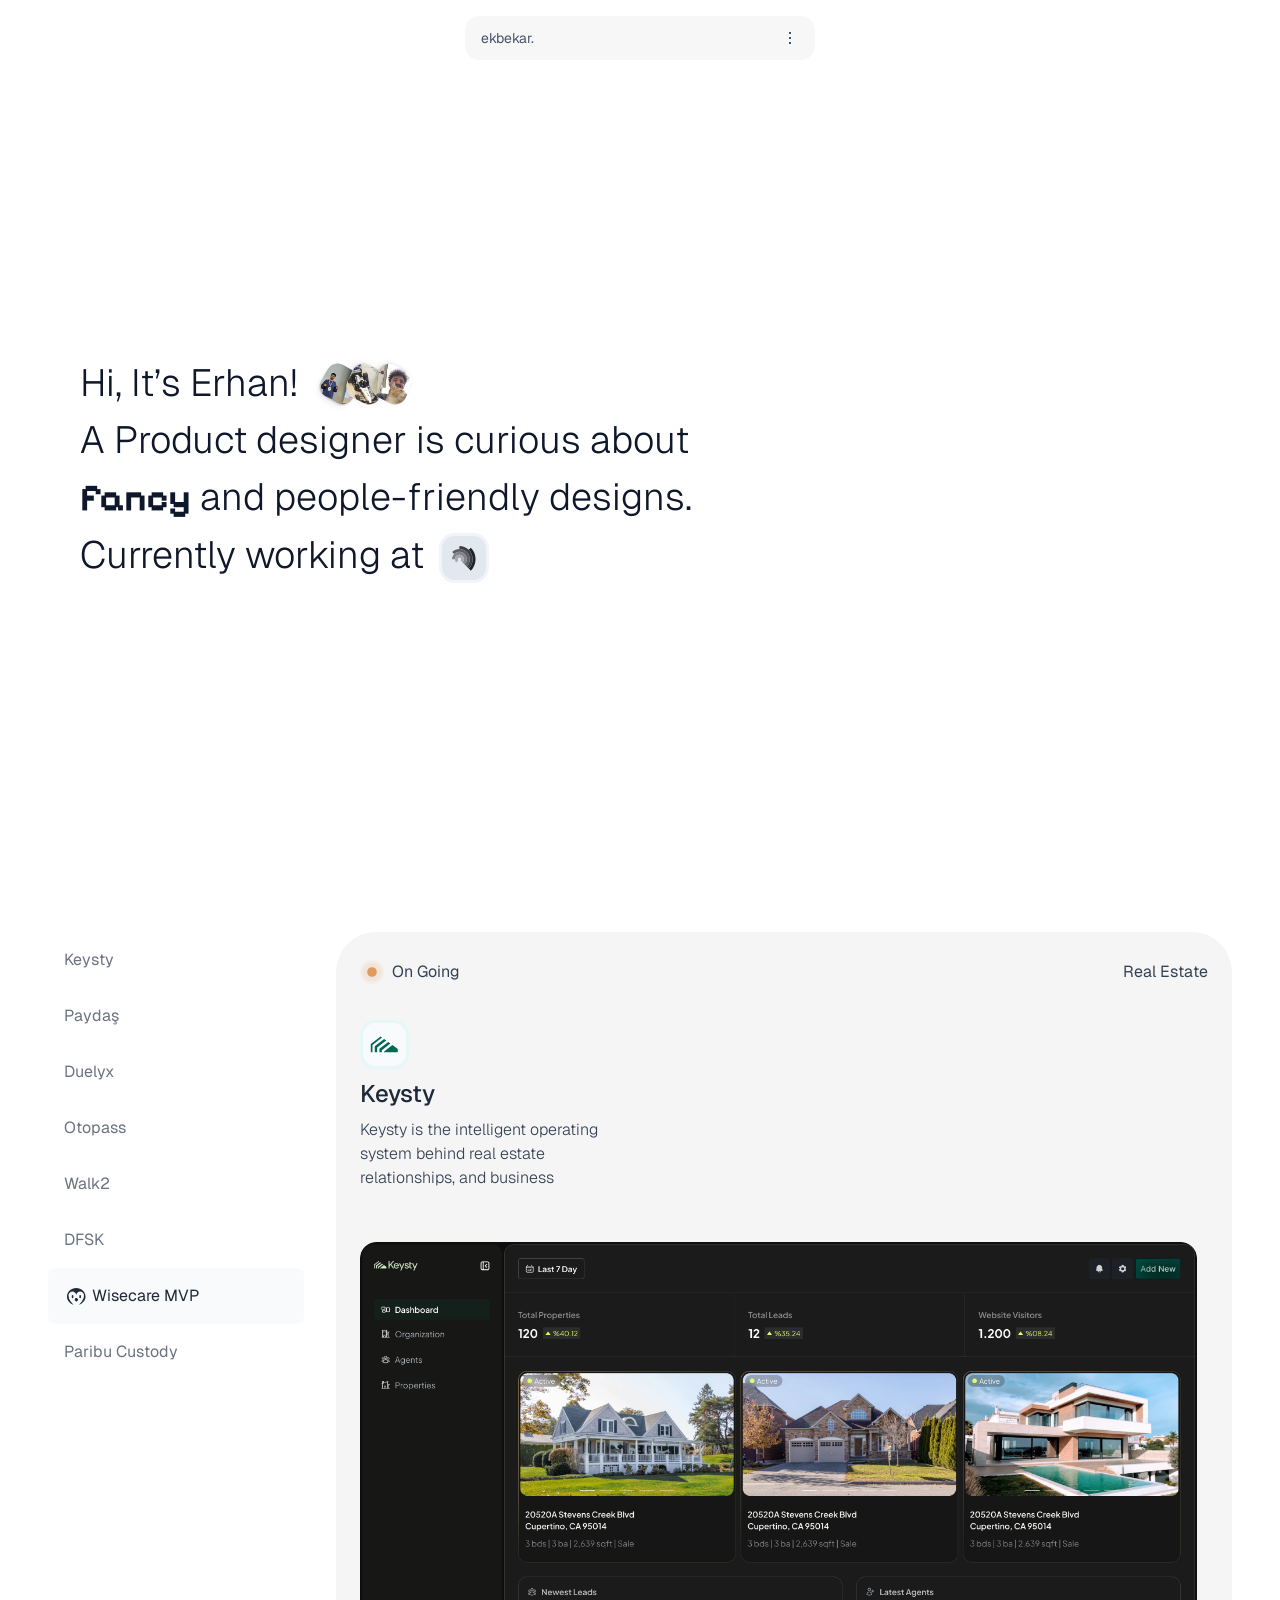
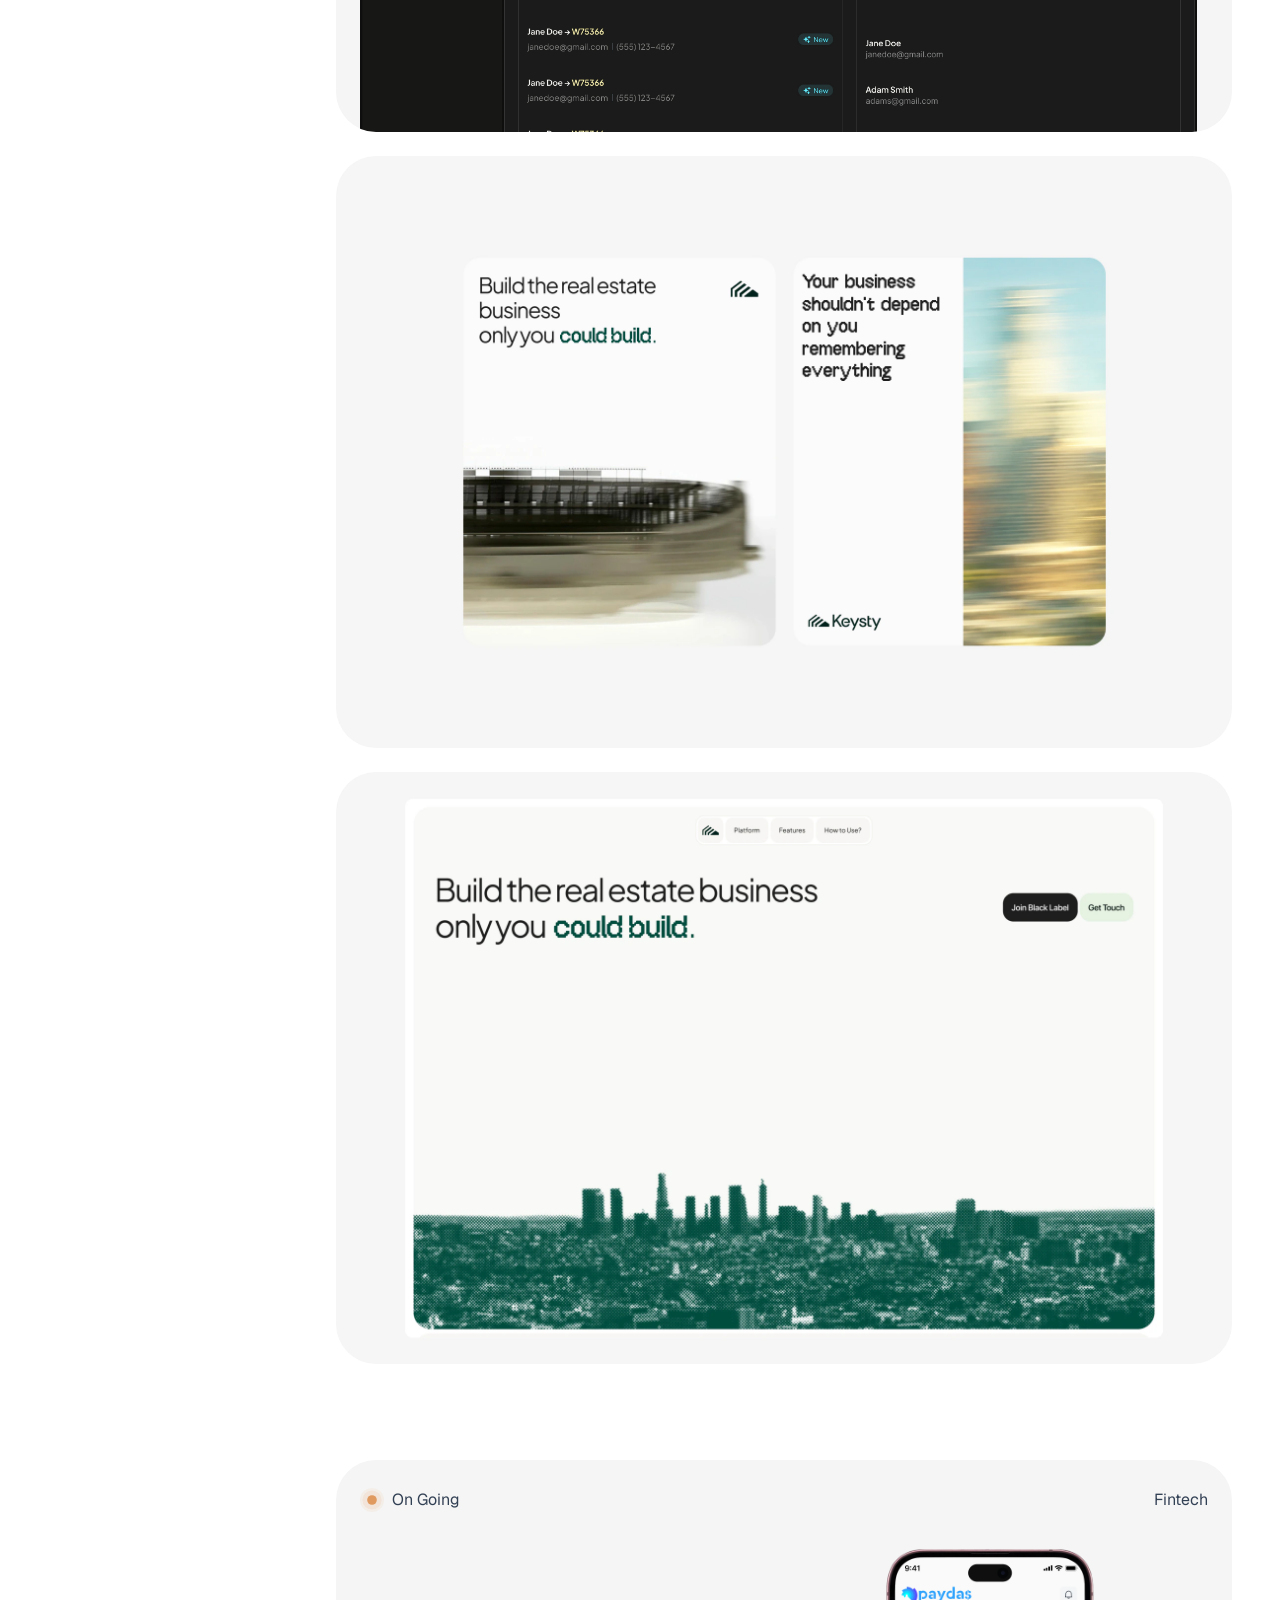
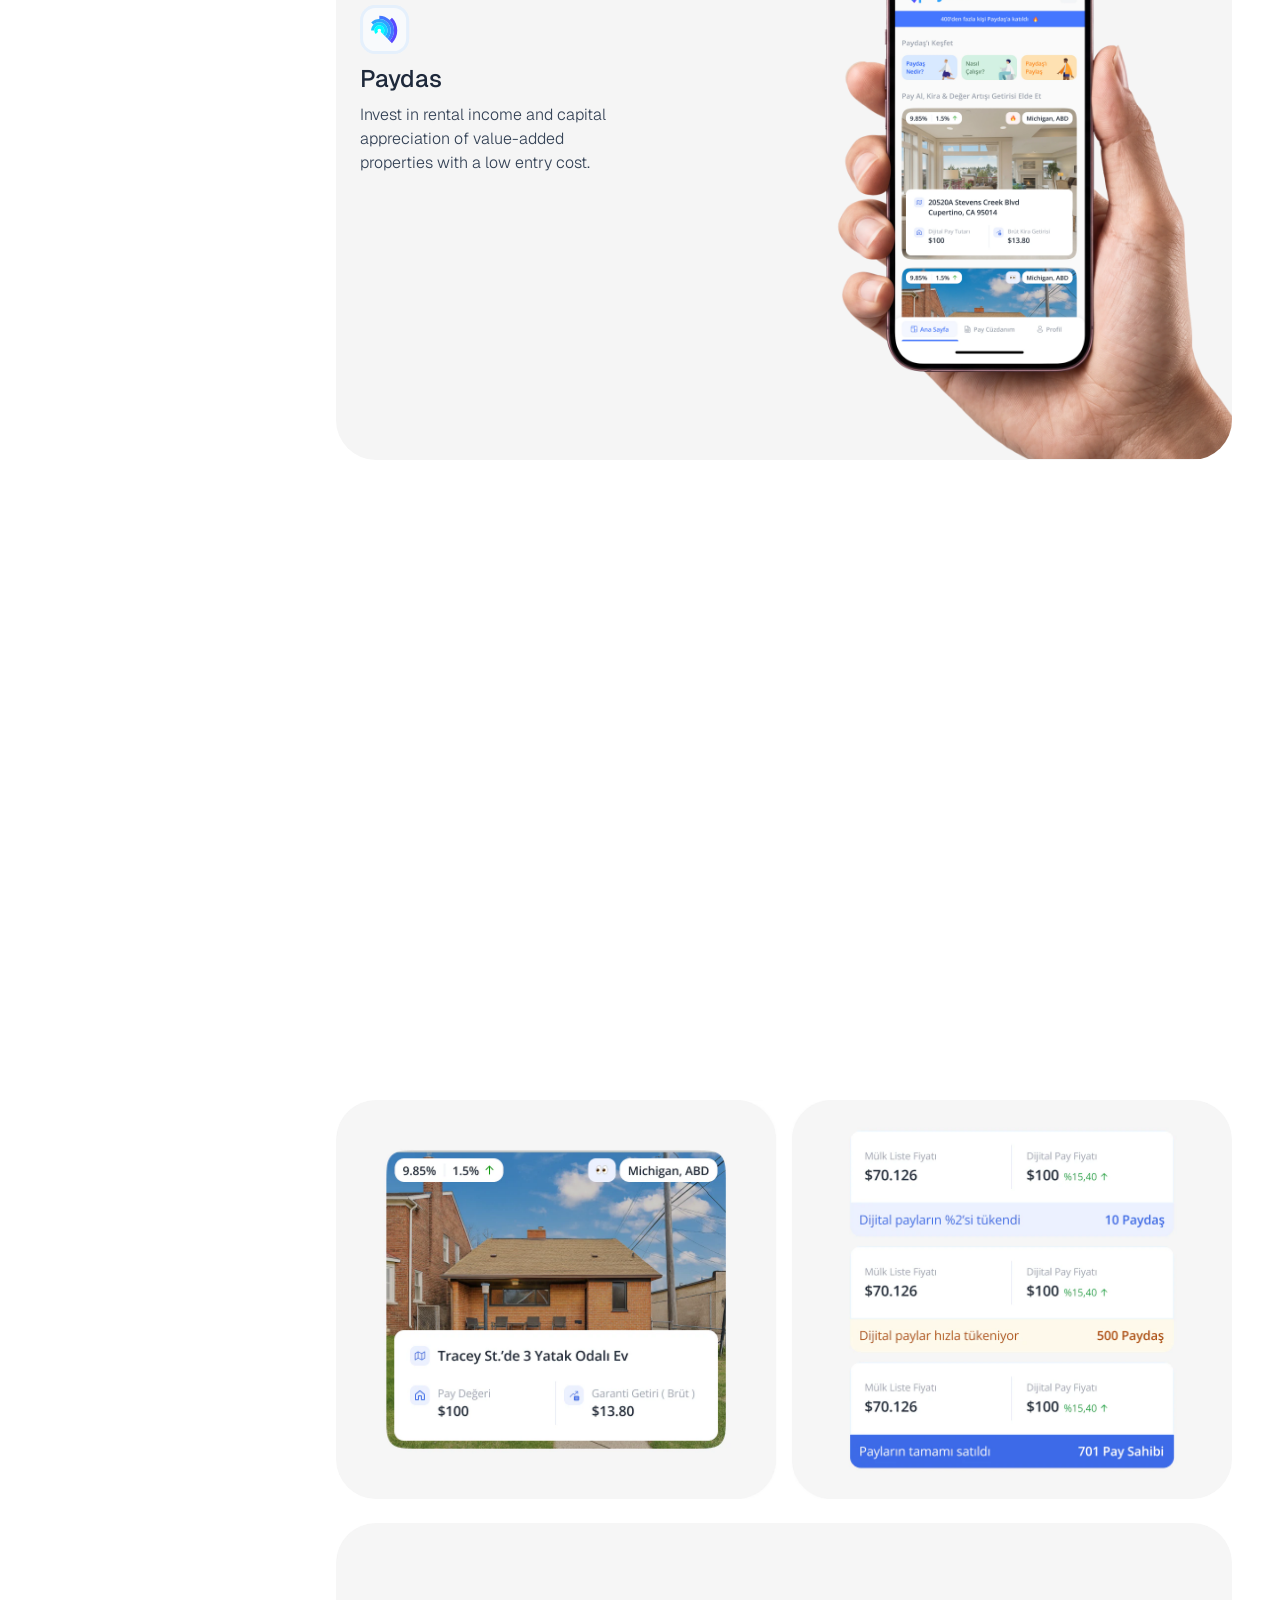
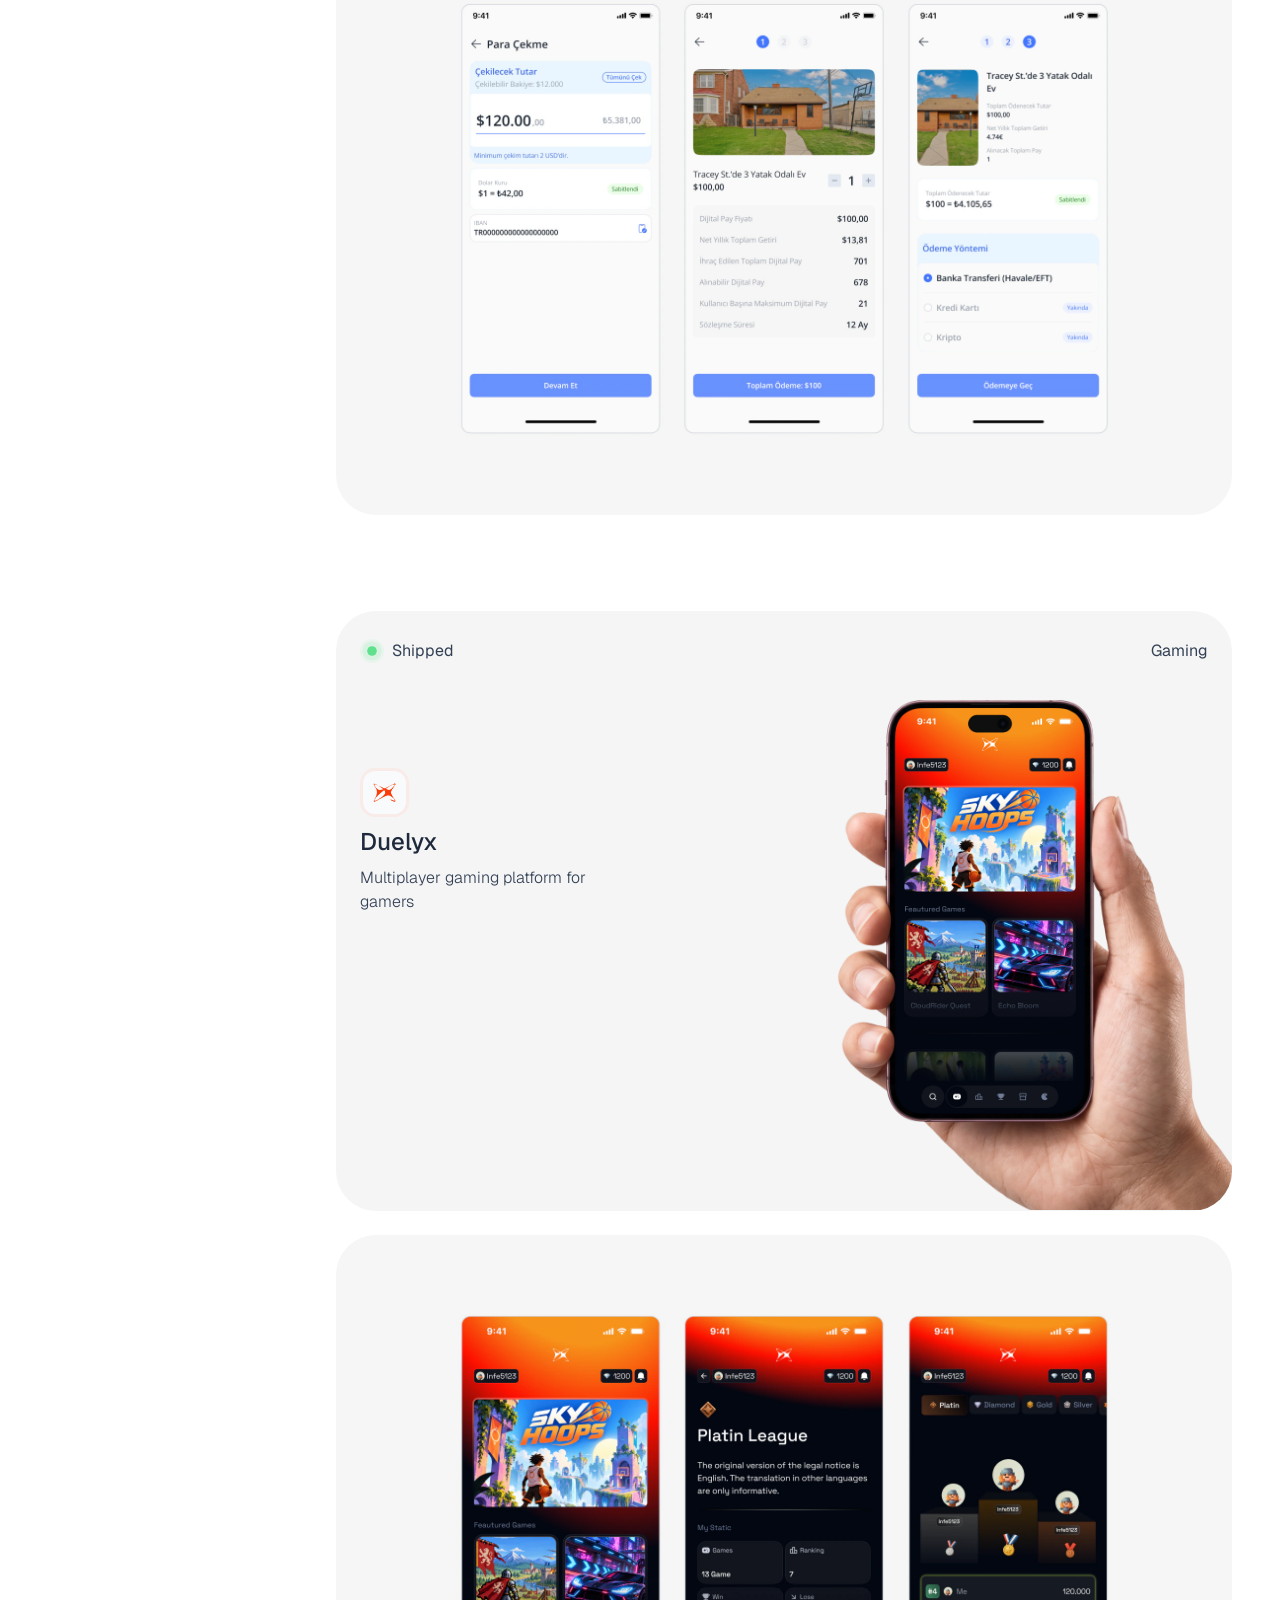
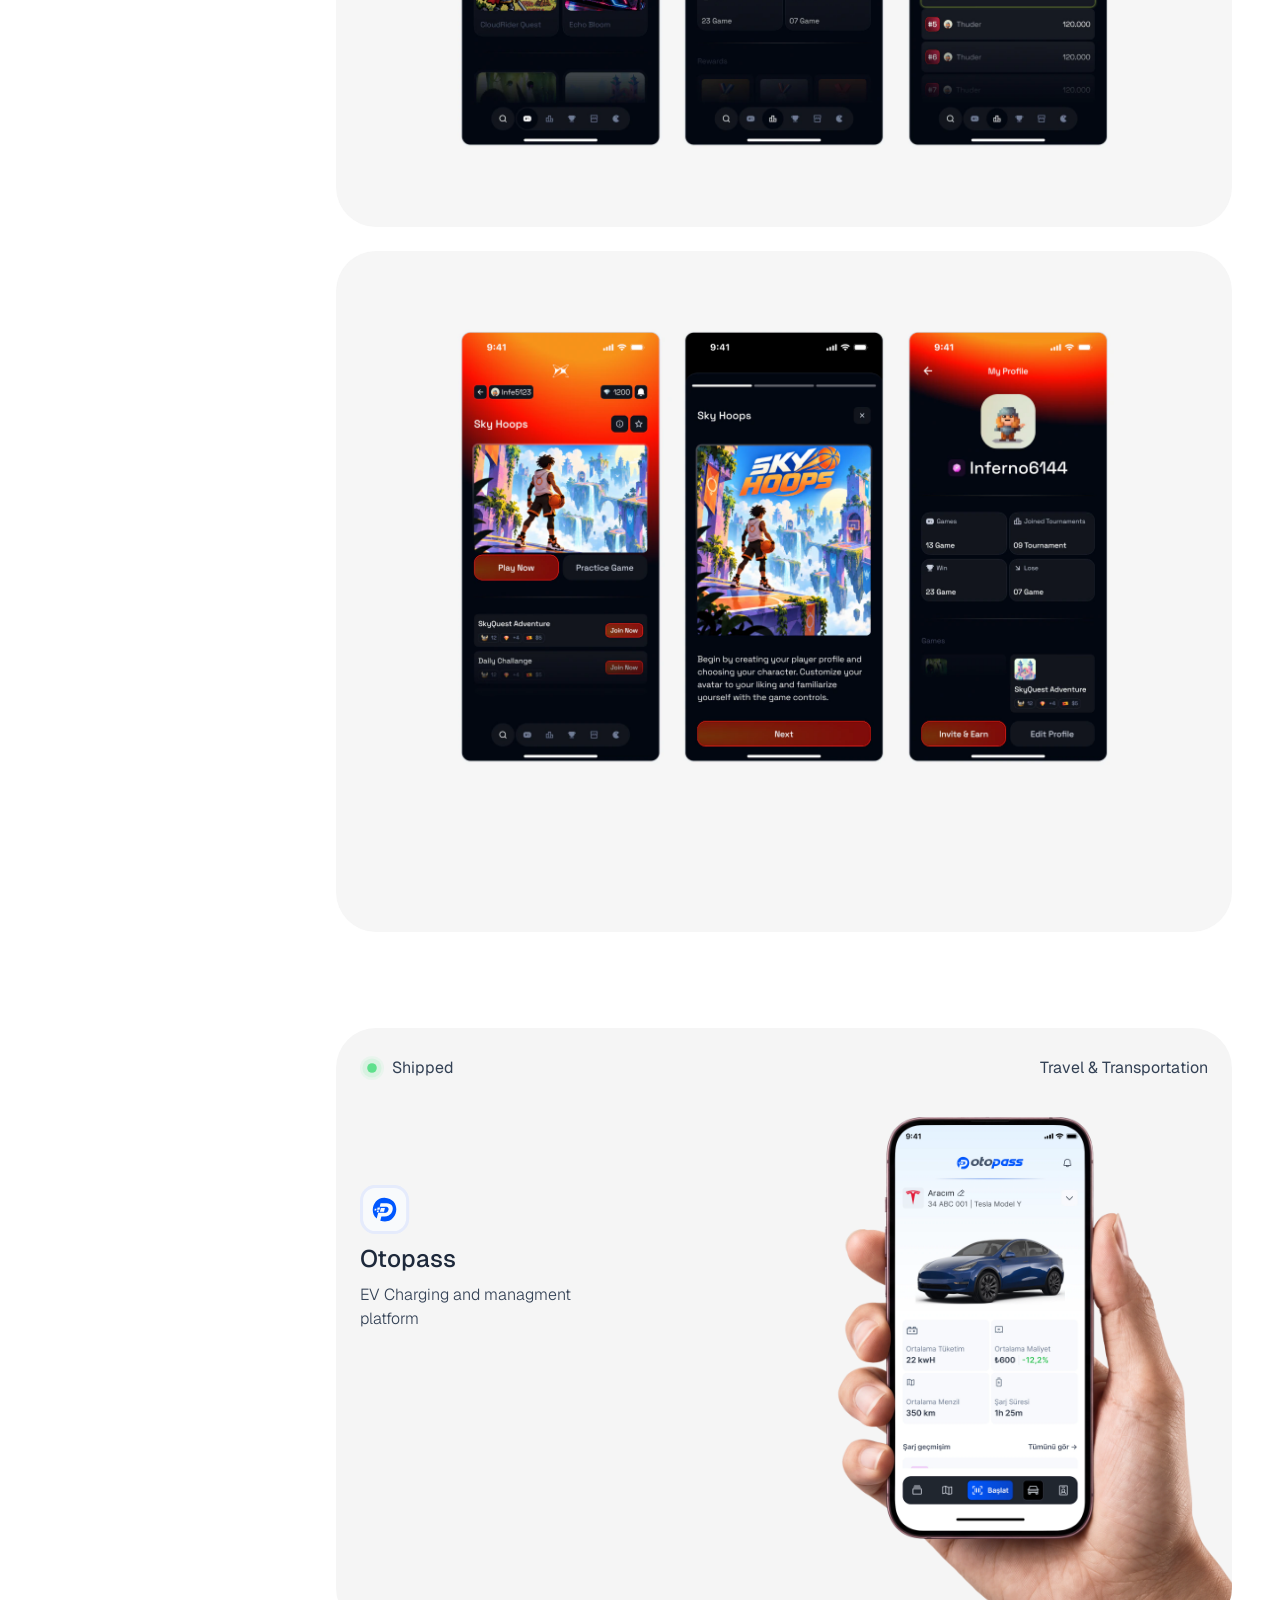
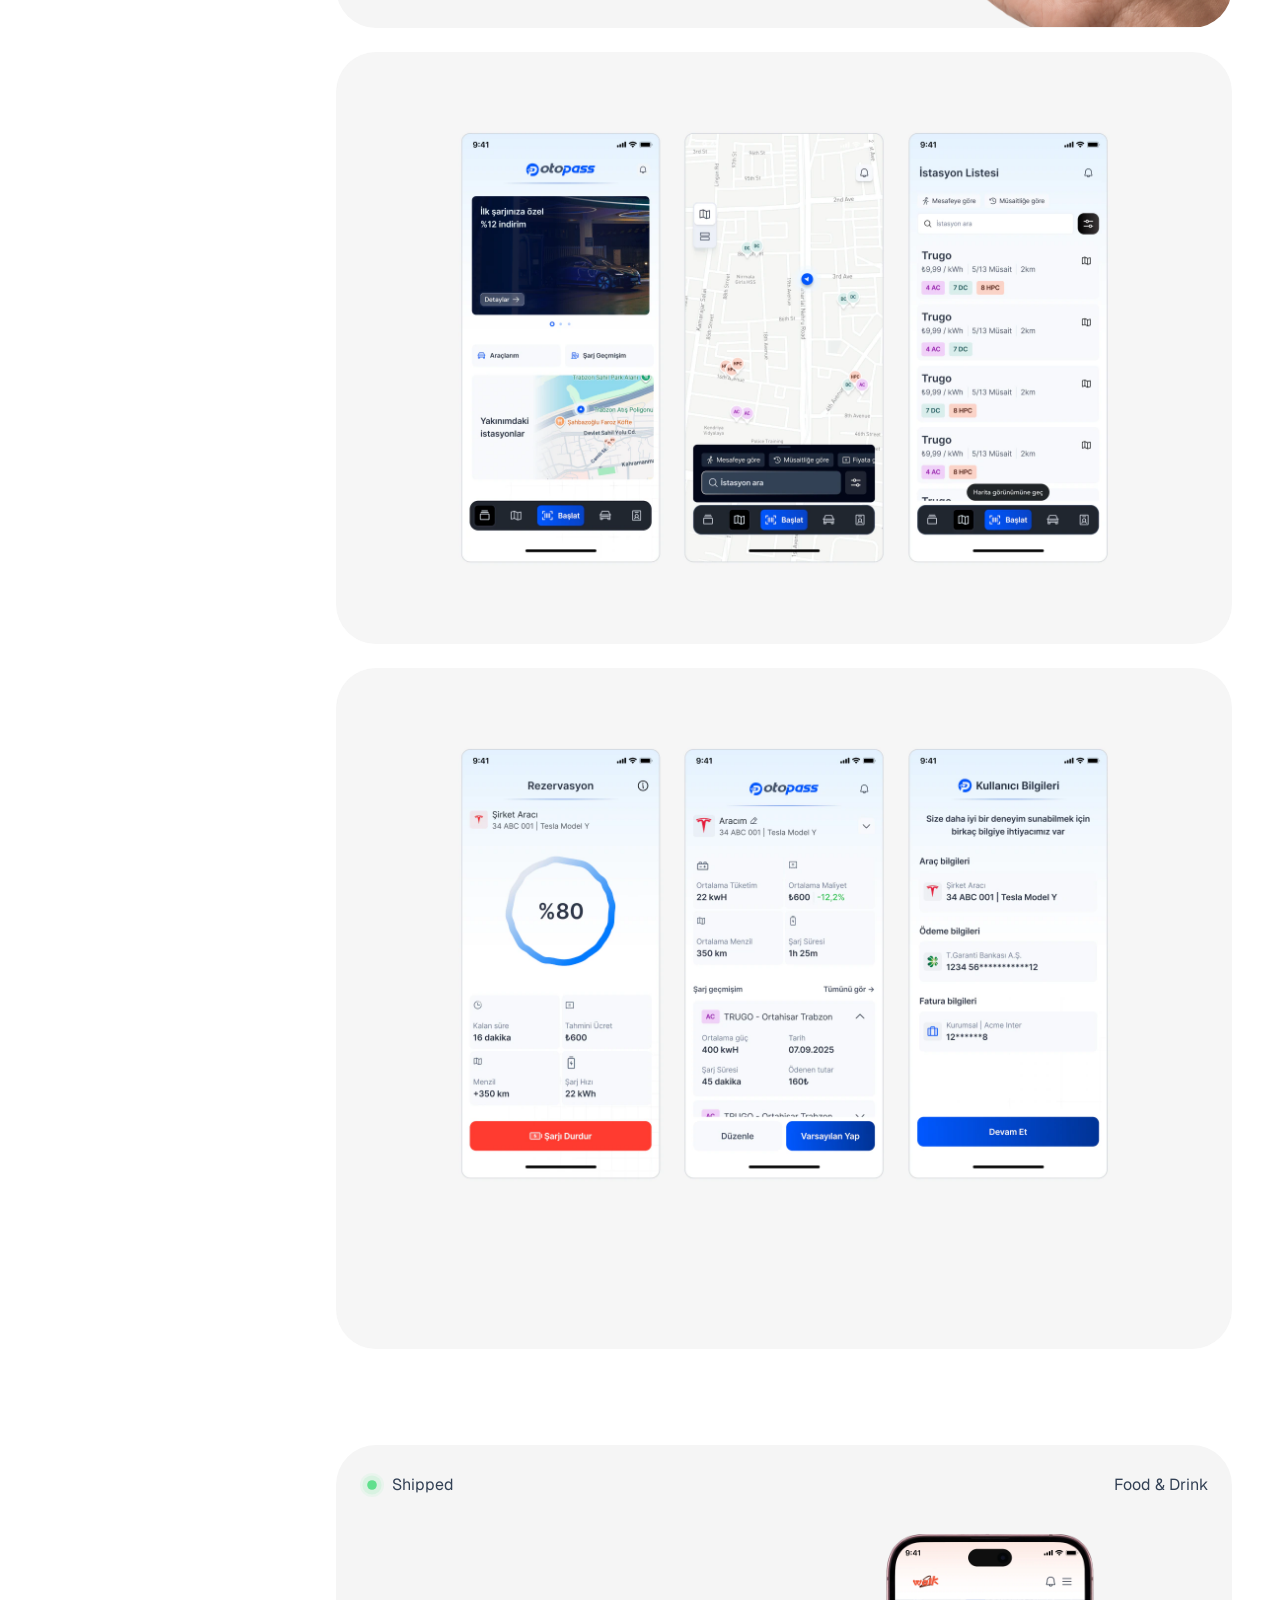
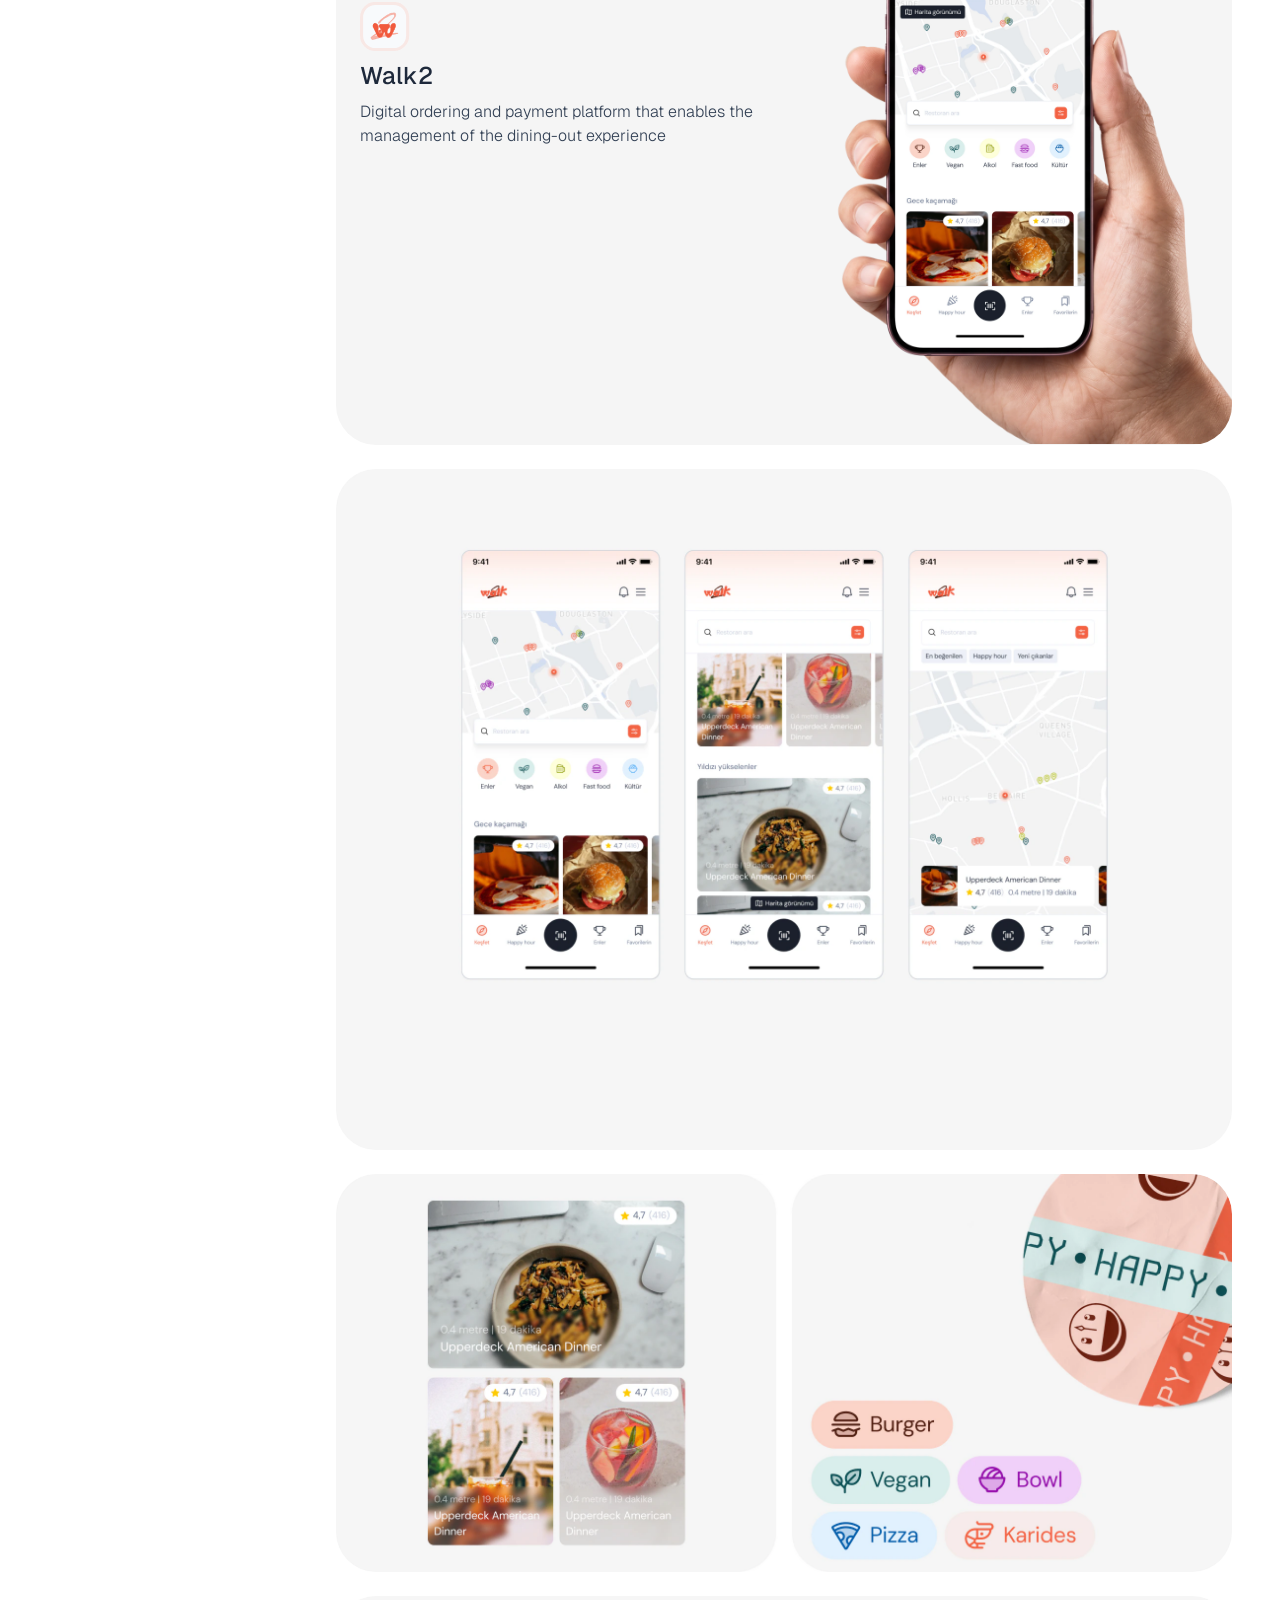
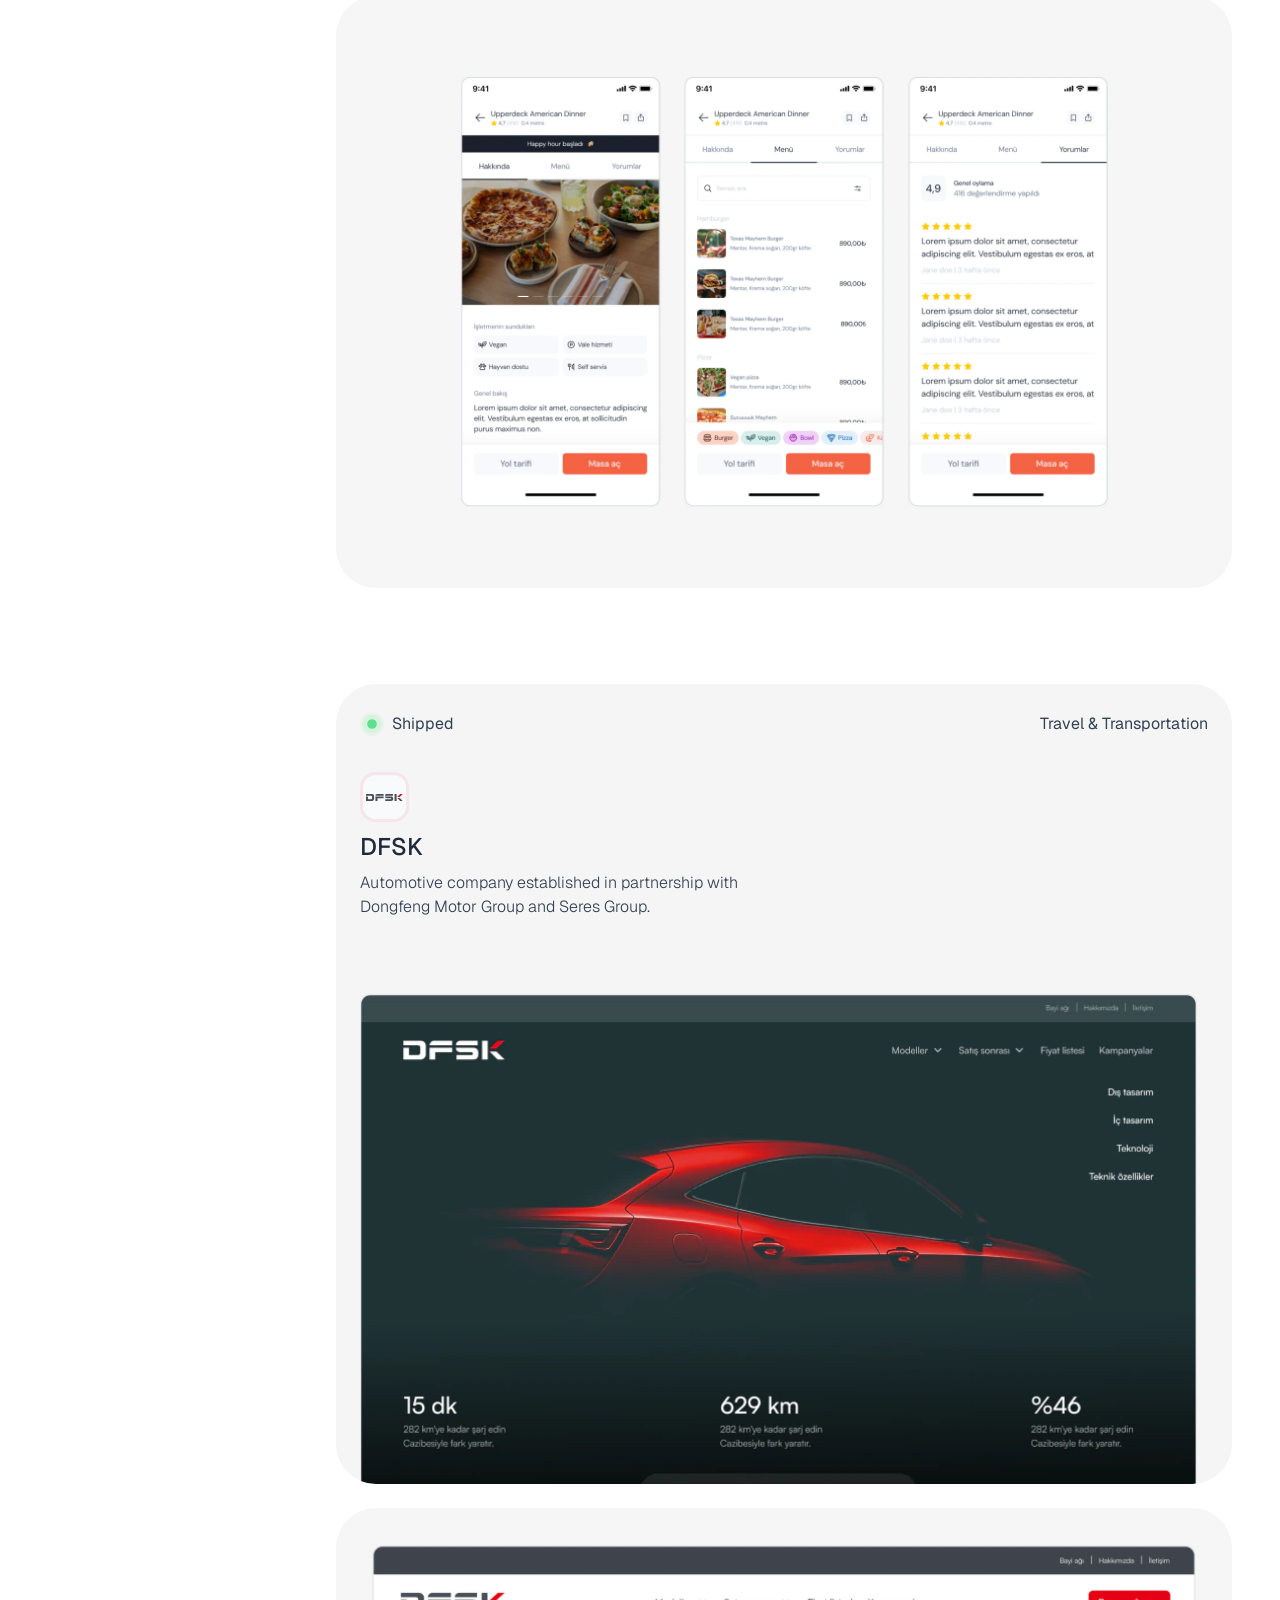
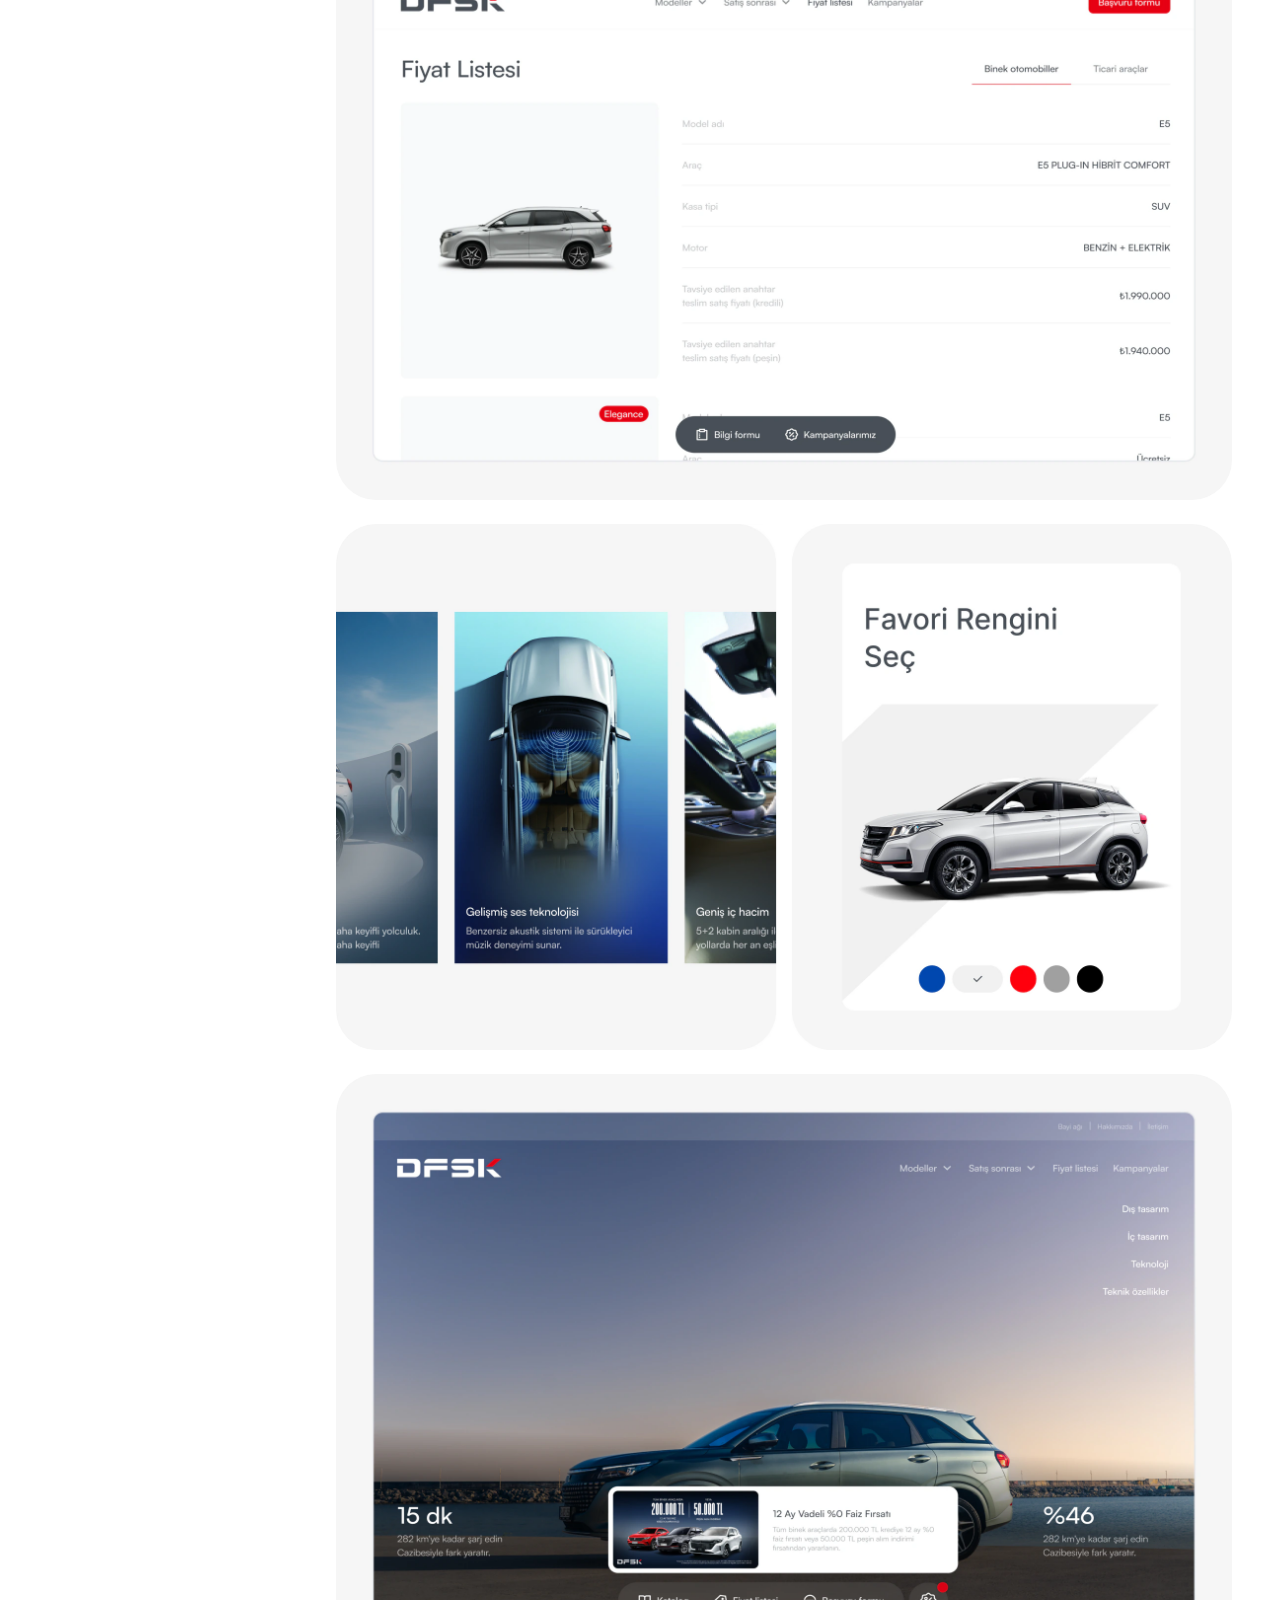
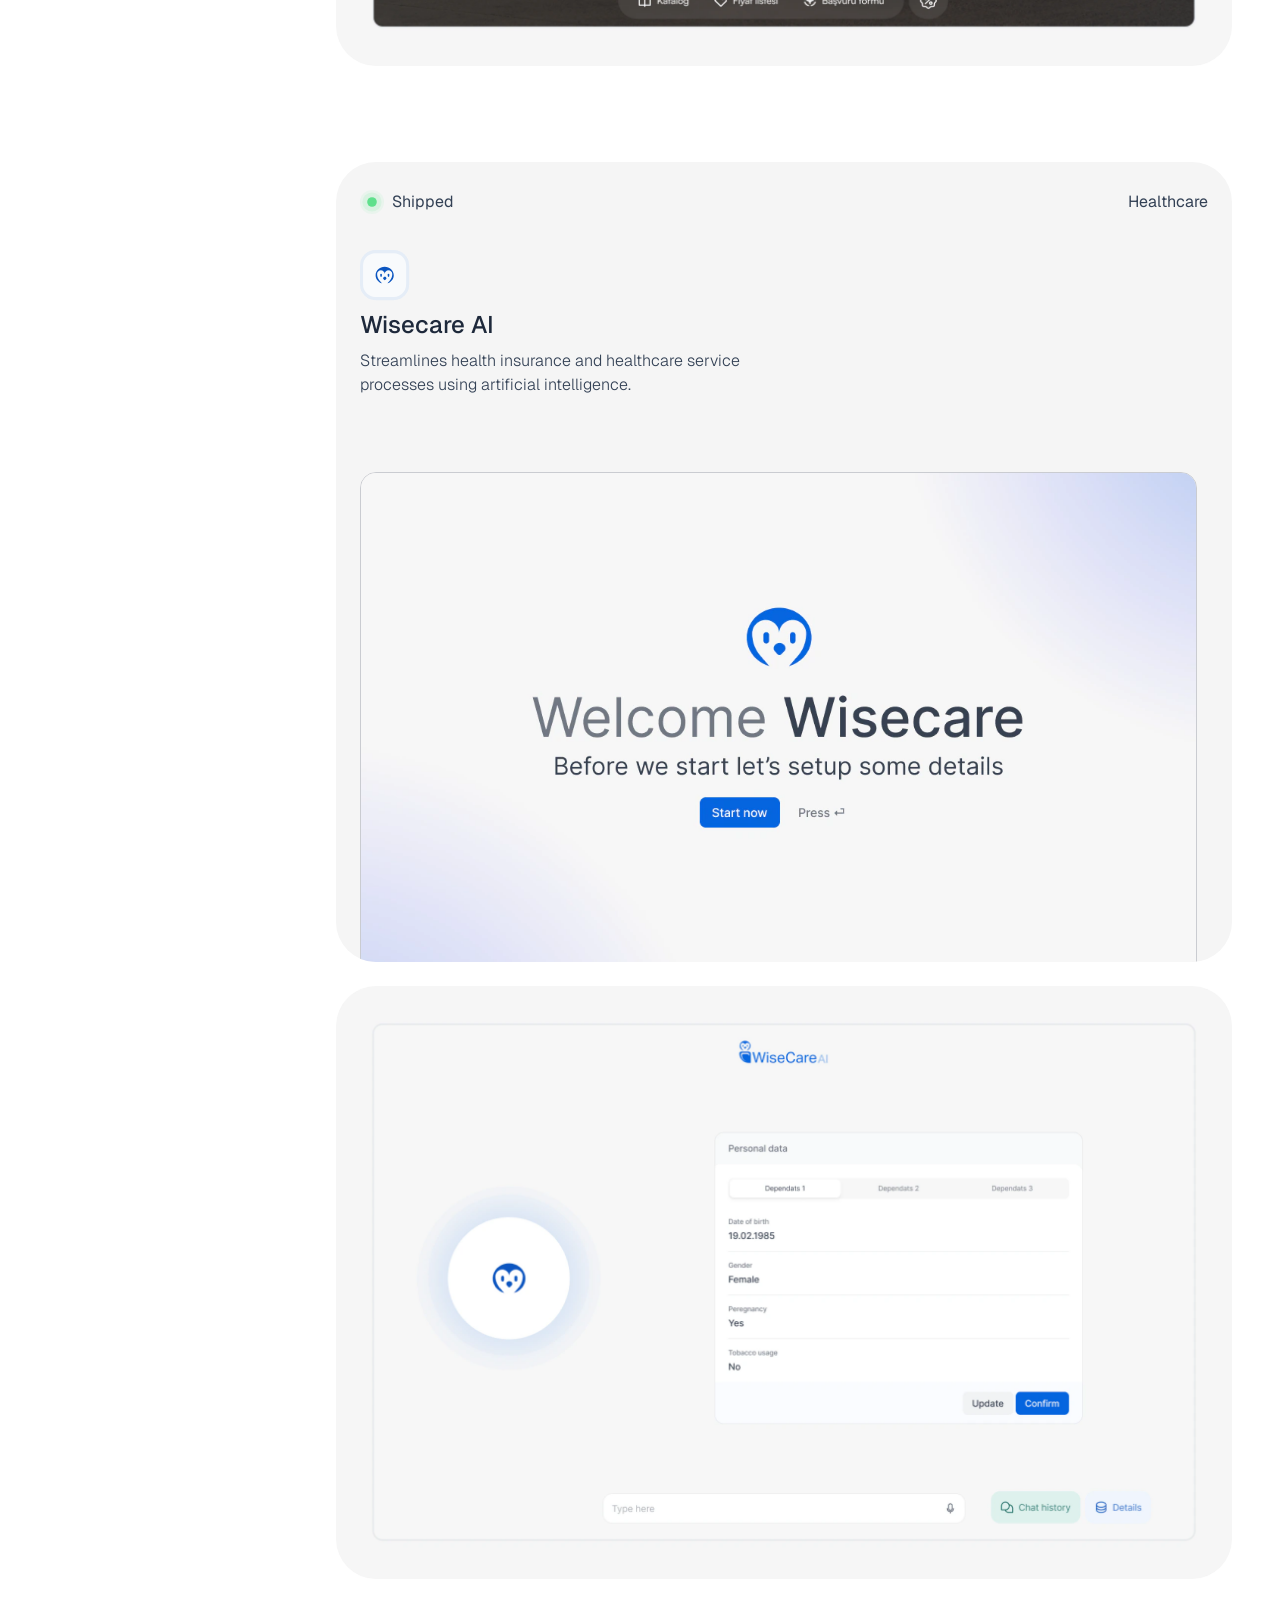
==== commit de56ce1c: "Refine top navigation Glass bar that grows into one menu panel, section label that follows the page " ====
--- a/index.html
+++ b/index.html
@@ -25,26 +25,39 @@
 
 
   <!-- Top nav -->
+  <div class="nav-backdrop" aria-hidden="true"></div>
   <header class="site-nav" data-nav>
     <div class="nav-wrap">
+      <div class="nav-card">
       <button type="button" class="nav-toggle" aria-expanded="false" aria-controls="nav-menu">
-        <span>ekbekar.</span>
+        <span class="nav-label" data-nav-label aria-live="polite"><span>ekbekar.</span></span>
         <svg class="nav-icon" viewBox="0 0 14 14" aria-hidden="true">
-          <g class="nav-dots"><circle cx="7" cy="2.9167" r="1.1667"/><circle cx="7" cy="7" r="1.1667"/><circle cx="7" cy="11.0833" r="1.1667"/></g>
-          <circle class="nav-dot-x" cx="9.887" cy="4.113" r="1.1667"/>
-          <circle class="nav-dot-x" cx="4.113" cy="9.887" r="1.1667"/>
+          <defs>
+            <filter id="nav-goo" x="-50%" y="-50%" width="200%" height="200%">
+              <feGaussianBlur in="SourceGraphic" stdDeviation="0.7" result="b"/>
+              <feColorMatrix in="b" values="1 0 0 0 0  0 1 0 0 0  0 0 1 0 0  0 0 0 18 -7"/>
+            </filter>
+          </defs>
+          <g filter="url(#nav-goo)">
+            <circle class="dot" cx="7" cy="7" r="1.1667" style="--cx: 0px; --cy: -4.083px; --ox: -2.887px; --oy: -2.887px"/>
+            <circle class="dot" cx="7" cy="7" r="1.1667" style="--cx: 0px; --cy: 0px; --ox: 0px; --oy: 0px"/>
+            <circle class="dot" cx="7" cy="7" r="1.1667" style="--cx: 0px; --cy: 4.083px; --ox: 2.887px; --oy: 2.887px"/>
+            <circle class="dot" cx="7" cy="7" r="1.1667" style="--cx: 0px; --cy: 0px; --cs: 0; --ox: 2.887px; --oy: -2.887px"/>
+            <circle class="dot" cx="7" cy="7" r="1.1667" style="--cx: 0px; --cy: 0px; --cs: 0; --ox: -2.887px; --oy: 2.887px"/>
+          </g>
         </svg>
         <span class="sr-only">Menu</span>
       </button>
-      <nav id="nav-menu" class="nav-menu" aria-label="Main">
-        <a class="nav-row" href="#works" style="--i: 0">Works
+      <nav id="nav-menu" class="nav-menu" aria-label="Main" inert>
+        <div class="nav-divider" style="--i: 0" aria-hidden="true"></div>
+        <a class="nav-row" href="#works" style="--i: 1">Works
           <span class="nav-art" aria-hidden="true">
             <img class="nav-logo" src="assets/icons/duelyx.svg" alt="" style="--tilt: 30deg">
             <img class="nav-logo" src="assets/icons/paydas.svg" alt="" style="--tilt: 27deg">
             <img class="nav-logo" src="assets/icons/keysty.svg" alt="" style="--tilt: 22deg">
           </span>
         </a>
-        <a class="nav-row" href="about.html" style="--i: 1">About
+        <a class="nav-row" href="about.html" style="--i: 2">About
           <span class="nav-art" aria-hidden="true">
             <span class="avatars">
               <span class="avatar w-[1.3096em]" style="--tilt: 0deg"><span class="avatar-tile" style="--tile: 30deg"><img src="assets/hero/photo-1.webp" alt="" style="--photo: -12.54deg"></span></span>
@@ -53,14 +66,15 @@
             </span>
           </span>
         </a>
-        <a class="nav-cta" href="mailto:ekbekar@gmail.com?subject=Let%E2%80%99s%20book%20a%20call" style="--i: 2">Book a Call</a>
+        <a class="nav-cta" href="https://calendly.com/ekbekar/30min?month=2026-10" target="_blank" rel="noopener" style="--i: 3">Book a Call <span class="cta-arrow" aria-hidden="true">→</span></a>
       </nav>
+      </div>
       <button type="button" class="nav-top" aria-label="Back to top" tabindex="-1">
-        <svg class="nav-progress" viewBox="0 0 32 32.69" aria-hidden="true">
-          <rect class="track" x="0.75" y="0.75" width="30.5" height="31.19" rx="7.25"/>
-          <rect class="bar" x="0.75" y="0.75" width="30.5" height="31.19" rx="7.25" pathLength="100"/>
+        <svg class="nav-progress" viewBox="0 0 44 44" aria-hidden="true">
+          <rect class="track" x="0.75" y="0.75" width="42.5" height="42.5" rx="13.25"/>
+          <rect class="bar" x="0.75" y="0.75" width="42.5" height="42.5" rx="13.25" pathLength="100"/>
         </svg>
-        <img src="assets/icons/nav-up.svg" alt="" width="14" height="14">
+        <img src="assets/icons/nav-up.svg" alt="" width="18" height="18">
       </button>
     </div>
   </header>
--- a/assets/css/site.css
+++ b/assets/css/site.css
@@ -22,105 +22,177 @@
 
 .font-offbit { font-family: "OffBit", "Pixelify Sans", "Geist Mono", monospace; font-weight: 700; }
 
-/* ---------- Top nav: floating "ekbekar." menu + back-to-top progress ---------- */
+/* ---------- Top nav: floating glass bar that grows into the menu + back-to-top with scroll progress ---------- */
 .site-nav {
   position: fixed; z-index: 50; top: 16px; left: 50%;
   transform: translateX(-50%);
-  font-size: 12px; line-height: normal;
-}
-.nav-wrap { position: relative; width: 270px; }
+  font-size: 14px; line-height: 18px;
+  --bar-h: 44px;
+  --glass: rgb(245 245 245 / 0.8);
+  --radius: 14px;
+}
+/* Narrower on phones so the bar + back-to-top button both fit */
+.nav-wrap { position: relative; width: min(350px, calc(100vw - 120px)); height: var(--bar-h); }
+
+/* One glass surface: closed it is clipped to the bar, open it reveals the menu below.
+   clip-path also clips pointer events, and the hidden menu is made inert in JS. */
+.nav-card {
+  position: absolute; top: 0; left: 0; right: 0;
+  border-radius: var(--radius);
+  background: var(--glass);
+  -webkit-backdrop-filter: blur(10px); backdrop-filter: blur(10px);
+  clip-path: inset(0 0 calc(100% - var(--bar-h)) 0 round var(--radius));
+  transition: clip-path 650ms var(--ease-in-out);
+}
+.site-nav.is-open .nav-card { clip-path: inset(0 0 0 0 round var(--radius)); }
 
 .nav-toggle {
-  display: flex; width: 100%; align-items: center; justify-content: space-between;
-  padding: 8px; border-radius: 8px;
-  background: #f8fafc; color: #64748b;
-  box-shadow: 0 1px 2px rgb(15 23 42 / 0.04), 0 8px 24px -16px rgb(15 23 42 / 0.25);
-  transition: background-color 150ms ease;
+  display: flex; width: 100%; height: var(--bar-h); align-items: center; justify-content: space-between;
+  padding: 0 16px; border-radius: var(--radius);
+  color: #475569;
 }
 .nav-toggle:focus-visible, .nav-top:focus-visible, .nav-row:focus-visible, .nav-cta:focus-visible {
   outline: 2px solid #4376ff; outline-offset: 2px;
 }
-@media (hover: hover) and (pointer: fine) {
-  .nav-toggle:hover { background: #f1f5f9; }
-}
-
-/* ⋮ -> ⁙ : the three dots turn to a diagonal and two more dots complete the cross */
-.nav-icon { width: 14px; height: 14px; fill: #64748b; overflow: visible; }
-.nav-dots { transform-box: view-box; transform-origin: 7px 7px; transition: transform 250ms var(--ease-out); }
-.nav-dot-x { transform-box: fill-box; transform-origin: center; opacity: 0; transform: scale(0.4); transition: opacity 150ms ease, transform 200ms var(--ease-out); }
-.site-nav.is-open .nav-dots { transform: rotate(-45deg); }
-.site-nav.is-open .nav-dot-x { opacity: 1; transform: none; transition-delay: 60ms; }
-
-/* Menu panel drops below the bar; overlays the page so nothing reflows */
-.nav-menu {
-  position: absolute; left: 0; right: 0; top: calc(100% + 2px);
-  display: flex; flex-direction: column; gap: 2px;
-  opacity: 0; transform: translateY(-6px) scale(0.98); transform-origin: 50% 0;
-  pointer-events: none; visibility: hidden;
-  transition: opacity 150ms ease, transform 200ms var(--ease-out), visibility 0s linear 200ms;
-}
-.site-nav.is-open .nav-menu {
-  opacity: 1; transform: none; pointer-events: auto; visibility: visible;
-  transition: opacity 200ms var(--ease-out), transform 250ms var(--ease-out), visibility 0s;
-}
-.nav-menu > * { opacity: 0; transform: translateY(-4px); transition: opacity 150ms ease, transform 200ms var(--ease-out); }
-.site-nav.is-open .nav-menu > * { opacity: 1; transform: none; transition-delay: calc(var(--i) * 40ms); }
+
+/* Bar label rolls to the section you're in: old text slides up and out, new text rises in */
+.nav-label { position: relative; display: inline-grid; overflow: hidden; height: 18px; }
+.nav-label > span { grid-area: 1 / 1; white-space: nowrap; }
+.nav-label > .is-in { animation: label-in 350ms var(--ease-out) both; }
+.nav-label > .is-out { animation: label-out 250ms var(--ease-out) both; }
+@keyframes label-in { from { transform: translateY(100%); opacity: 0; } to { transform: none; opacity: 1; } }
+@keyframes label-out { to { transform: translateY(-100%); opacity: 0; } }
+.nav-label .muted { color: #94a3b8; }
+
+/* Blurred page behind the open menu (sits outside .site-nav, whose transform would trap `fixed`) */
+.nav-backdrop {
+  position: fixed; inset: 0; z-index: 40;
+  background: rgb(255 255 255 / 0.3);
+  -webkit-backdrop-filter: blur(8px); backdrop-filter: blur(8px);
+  opacity: 0; pointer-events: none;
+  transition: opacity 300ms var(--ease-out);
+}
+body.nav-open .nav-backdrop { opacity: 1; pointer-events: auto; }
+
+/* Menu icon: dots flow together into one blob, then split into the other shape.
+   Each dot has its closed (⋮) and open (⁙) offsets from the centre; the goo filter melts them as they meet. */
+.nav-icon { width: 18px; height: 18px; fill: #475569; overflow: visible; }
+.nav-icon .dot {
+  transform-box: view-box; transform-origin: 7px 7px;
+  transform: translate(var(--cx), var(--cy)) scale(var(--cs, 1));
+}
+.site-nav.is-open .nav-icon .dot { transform: translate(var(--ox), var(--oy)); animation: dots-open 520ms var(--ease-in-out) both; }
+.site-nav.was-open:not(.is-open) .nav-icon .dot { animation: dots-close 520ms var(--ease-in-out) both; }
+@keyframes dots-open {
+  0%   { transform: translate(var(--cx), var(--cy)) scale(var(--cs, 1)); }
+  42%, 58% { transform: translate(0, 0) scale(1.25); }
+  100% { transform: translate(var(--ox), var(--oy)) scale(1); }
+}
+@keyframes dots-close {
+  0%   { transform: translate(var(--ox), var(--oy)) scale(1); }
+  42%, 58% { transform: translate(0, 0) scale(1.25); }
+  100% { transform: translate(var(--cx), var(--cy)) scale(var(--cs, 1)); }
+}
+
+/* Menu content inside the same surface */
+.nav-menu { display: flex; flex-direction: column; gap: 4px; padding: 4px 10px 12px; }
+.nav-menu > * { opacity: 0; transform: translateY(-6px); transition: opacity 150ms ease, transform 200ms var(--ease-out); }
+.site-nav.is-open .nav-menu > * {
+  opacity: 1; transform: none;
+  transition: opacity 300ms var(--ease-out), transform 400ms var(--ease-out);
+  transition-delay: calc(180ms + var(--i) * 60ms);
+}
+.nav-divider { height: 1px; margin: 0 6px 6px; background: rgb(15 23 42 / 0.06); }
 
 .nav-row {
-  position: relative; display: flex; height: 32px; align-items: center; justify-content: space-between;
-  padding-left: 8px; border-radius: 8px;
-  background: #f8fafc; color: #475569;
+  position: relative; display: flex; height: 48px; align-items: center; justify-content: space-between;
+  padding-left: 12px; border-radius: 10px;
+  color: #334155;
   transition: background-color 150ms ease, color 150ms ease;
 }
 .nav-row[aria-current="page"] { color: #0f172a; }
 .nav-cta {
-  display: flex; align-items: center; justify-content: center;
-  padding: 8px; border-radius: 8px;
+  display: flex; align-items: center; justify-content: center; gap: 6px;
+  height: 48px; margin-top: 8px; border-radius: 10px;
   background: #0f172a; color: #f8fafc;
   transition: background-color 150ms ease;
 }
+.nav-cta .cta-arrow { display: inline-block; transition: transform 200ms var(--ease-out); }
 
 /* Row art: Works = three project logos, About = the hero photos (smaller) */
-.nav-art { display: flex; align-items: center; padding-right: 3px; }
+.nav-art { display: flex; align-items: center; padding-right: 8px; }
+.nav-art:has(.nav-logo) { padding-right: 13px; } /* lines the logos up with the photo tiles below */
 .nav-logo {
-  width: 20px; height: 20px; margin-left: -6px;
+  width: 29px; height: 29px; margin-left: -8px; /* same size as the About photo tiles (0.9587em × 30px) */
   transform: rotate(var(--tilt));
   transition: transform 250ms var(--ease-out);
 }
-.nav-row .avatars { font-size: 23.73px; } /* tiles come out at the Figma size (22.75px) */
+.nav-row .avatars { font-size: 30px; }
 .nav-row .avatar { transition: transform 250ms var(--ease-out); }
 @media (hover: hover) and (pointer: fine) {
-  .nav-row:hover { background: #f1f5f9; color: #0f172a; }
+  .nav-row:hover { background: rgb(15 23 42 / 0.05); color: #0f172a; }
   .nav-cta:hover { background: #1e293b; }
+  .nav-cta:hover .cta-arrow { transform: translateX(3px); }
   /* fan the art out a little on row hover; individual photos don't pop here */
   .nav-row .avatar:hover, .nav-row .avatar:has(+ .avatar:hover), .nav-row .avatar:hover + .avatar { transform: none; }
-  .nav-row:hover .nav-logo:nth-child(1), .nav-row:hover .avatar:nth-child(1) { transform: translateX(-4px) rotate(calc(var(--tilt) - 8deg)); }
-  .nav-row:hover .nav-logo:nth-child(3), .nav-row:hover .avatar:nth-child(3) { transform: translateX(4px) rotate(calc(var(--tilt) + 8deg)); }
-  .nav-row:hover .nav-logo:nth-child(2), .nav-row:hover .avatar:nth-child(2) { transform: translateY(-2px) rotate(var(--tilt)); }
-}
-
-/* Back-to-top: appears once the page scrolls; its green border fills with scroll progress */
+  .nav-row:hover .nav-logo:nth-child(1), .nav-row:hover .avatar:nth-child(1) { transform: translateX(-5px) rotate(calc(var(--tilt) - 10deg)); }
+  .nav-row:hover .nav-logo:nth-child(3), .nav-row:hover .avatar:nth-child(3) { transform: translateX(5px) rotate(calc(var(--tilt) + 10deg)); }
+  .nav-row:hover .nav-logo:nth-child(2), .nav-row:hover .avatar:nth-child(2) { transform: translateY(-3px) rotate(var(--tilt)); }
+}
+
+/* Back-to-top: once the page scrolls it pulls out of the bar like a water drop
+   (squash, stretch, wobble), with a thin liquid bridge that snaps. Its green ring fills with scroll progress. */
 .nav-top {
-  position: absolute; top: 0; left: calc(100% + 4px);
-  width: 32px; height: 32.69px; border-radius: 8px;
+  position: absolute; top: 0; left: calc(100% + 6px);
+  width: var(--bar-h); height: var(--bar-h); border-radius: var(--radius);
   display: flex; align-items: center; justify-content: center;
-  background: #f8fafc;
-  box-shadow: 0 1px 2px rgb(15 23 42 / 0.04), 0 8px 24px -16px rgb(15 23 42 / 0.25);
-  opacity: 0; transform: translateX(-6px) scale(0.9); pointer-events: none;
-  transition: opacity 150ms ease, transform 200ms var(--ease-out), background-color 150ms ease;
-}
-.site-nav.is-scrolled .nav-top { opacity: 1; transform: none; pointer-events: auto; }
-.nav-top img { width: 14px; height: 14px; transition: transform 200ms var(--ease-out); }
+  background: var(--glass);
+  -webkit-backdrop-filter: blur(10px); backdrop-filter: blur(10px);
+  opacity: 0; pointer-events: none;
+  transform-origin: 0% 50%;
+}
+.nav-top::before { /* the bridge between bar and drop */
+  content: ""; position: absolute; right: 100%; top: 50%;
+  width: 12px; height: 18px; margin-top: -9px;
+  background: var(--glass); border-radius: 50%;
+  transform-origin: 0% 50%; transform: scale(0);
+}
+.nav-top > * { opacity: 0; transition: opacity 200ms ease; }
+.site-nav.is-scrolled .nav-top { pointer-events: auto; animation: drop-out 720ms linear both; }
+.site-nav.is-scrolled .nav-top::before { animation: bridge-snap 720ms linear both; }
+.site-nav.is-scrolled .nav-top > * { opacity: 1; transition-delay: 300ms; }
+.site-nav.was-scrolled:not(.is-scrolled) .nav-top { animation: drop-in 380ms linear both; }
+@keyframes drop-out {
+  0%   { opacity: 0; transform: translateX(-28px) scale(0.25, 0.25); animation-timing-function: cubic-bezier(0.23, 1, 0.32, 1); }
+  28%  { opacity: 1; transform: translateX(-4px) scale(1.18, 0.78); animation-timing-function: cubic-bezier(0.77, 0, 0.175, 1); }
+  50%  { transform: translateX(2px) scale(0.9, 1.1); animation-timing-function: cubic-bezier(0.77, 0, 0.175, 1); }
+  70%  { transform: translateX(-1px) scale(1.05, 0.96); animation-timing-function: cubic-bezier(0.77, 0, 0.175, 1); }
+  86%  { transform: translateX(0) scale(0.98, 1.02); }
+  100% { opacity: 1; transform: none; }
+}
+@keyframes bridge-snap {
+  0%   { transform: scale(1.4, 1); }
+  22%  { transform: scale(1, 0.55); }
+  36%  { transform: scale(0.6, 0.18); }
+  44%, 100% { transform: scale(0); }
+}
+@keyframes drop-in {
+  0%   { opacity: 1; transform: none; animation-timing-function: cubic-bezier(0.77, 0, 0.175, 1); }
+  45%  { opacity: 1; transform: translateX(-6px) scale(1.1, 0.85); animation-timing-function: cubic-bezier(0.77, 0, 0.175, 1); }
+  100% { opacity: 0; transform: translateX(-28px) scale(0.25); }
+}
+.nav-top img { width: 18px; height: 18px; transition: transform 200ms var(--ease-out); }
 .nav-progress { position: absolute; inset: 0; width: 100%; height: 100%; overflow: visible; }
 .nav-progress rect { fill: none; stroke-width: 1.5; }
-.nav-progress .track { stroke: #f1f5f9; }
+.nav-progress .track { stroke: rgb(15 23 42 / 0.06); }
 .nav-progress .bar { stroke: #98ffc7; stroke-dasharray: 100; stroke-dashoffset: 100; stroke-linecap: round; }
 @media (hover: hover) and (pointer: fine) {
-  .nav-top:hover { background: #f1f5f9; }
   .nav-top:hover img { transform: translateY(-2px); }
 }
 @media (prefers-reduced-motion: reduce) {
-  .nav-menu, .nav-menu > *, .nav-top, .nav-dots, .nav-dot-x { transform: none !important; }
+  .nav-card { transition-duration: 1ms; }
+  .nav-menu > *, .nav-label > span { transform: none !important; }
+  .nav-icon .dot, .nav-top, .nav-top::before { animation-duration: 1ms !important; }
 }
 
 .sr-only { position: absolute; width: 1px; height: 1px; padding: 0; margin: -1px; overflow: hidden; clip: rect(0, 0, 0, 0); white-space: nowrap; border: 0; }
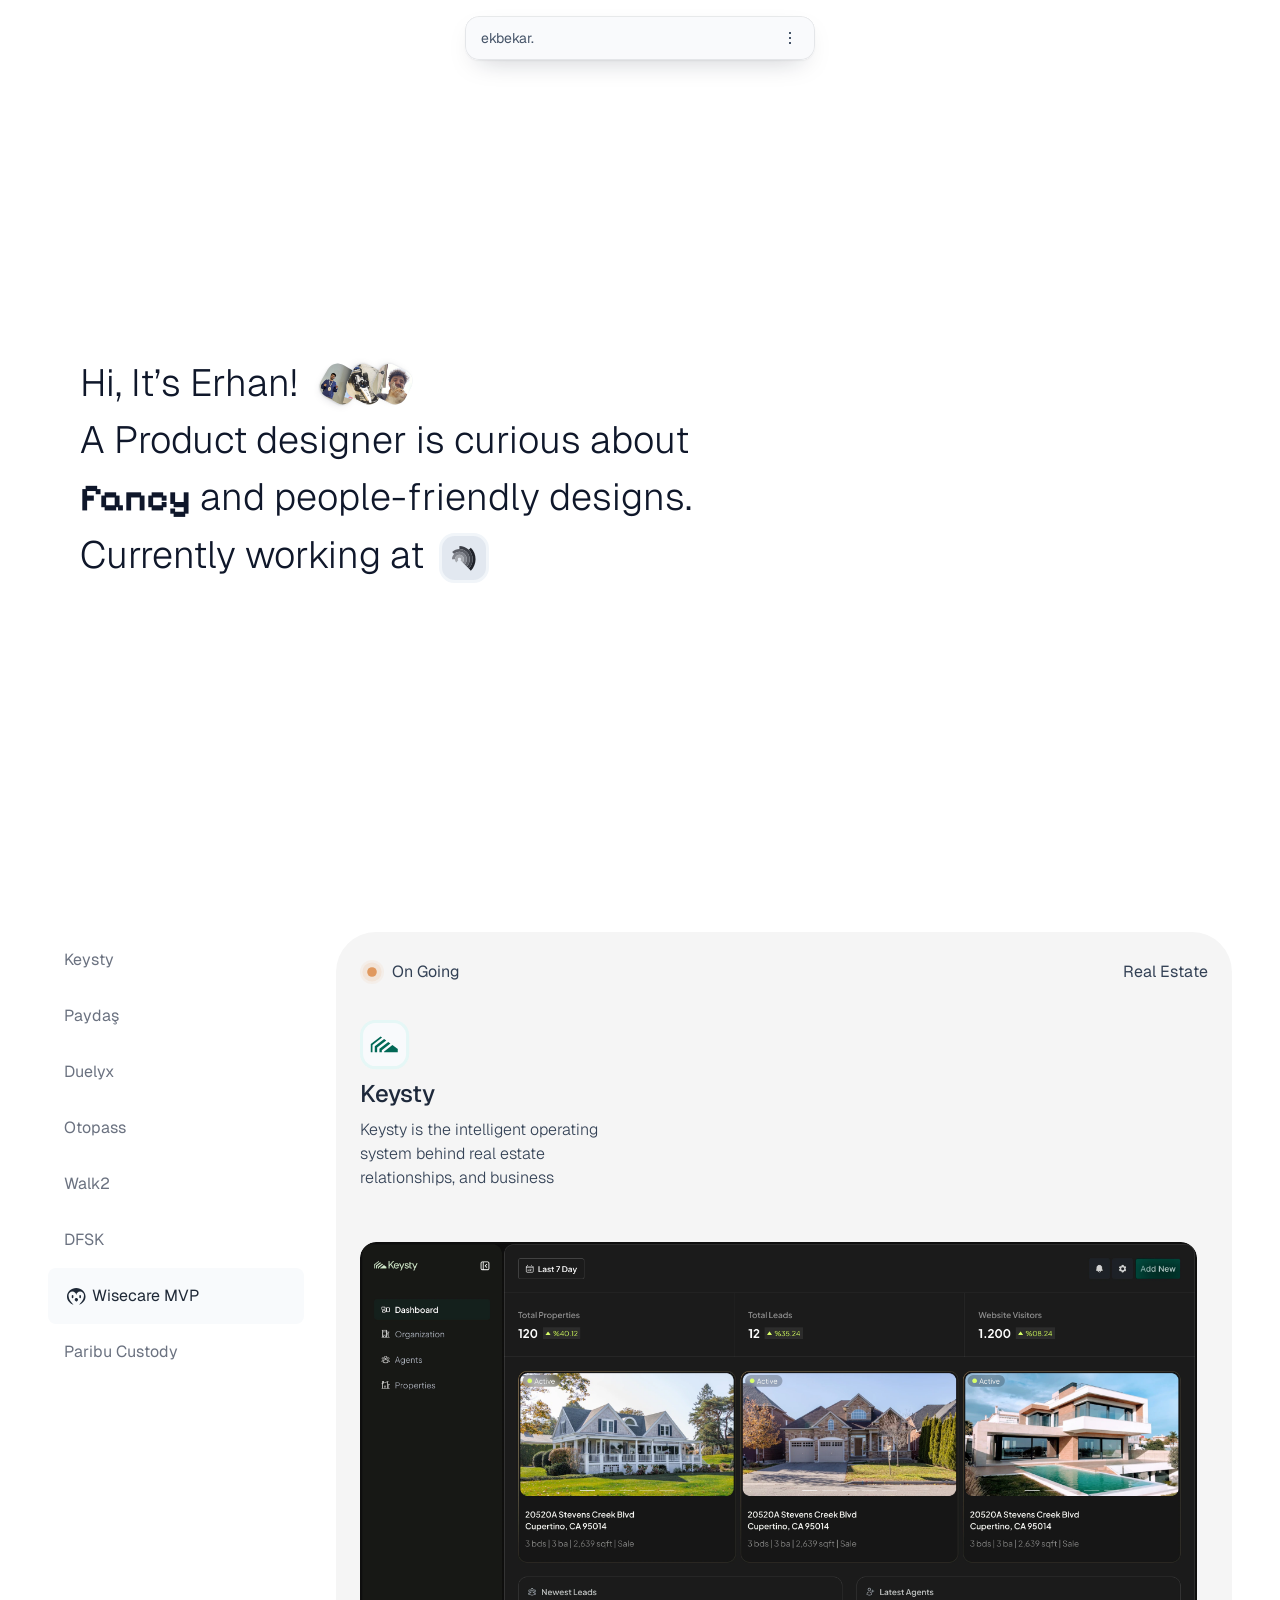
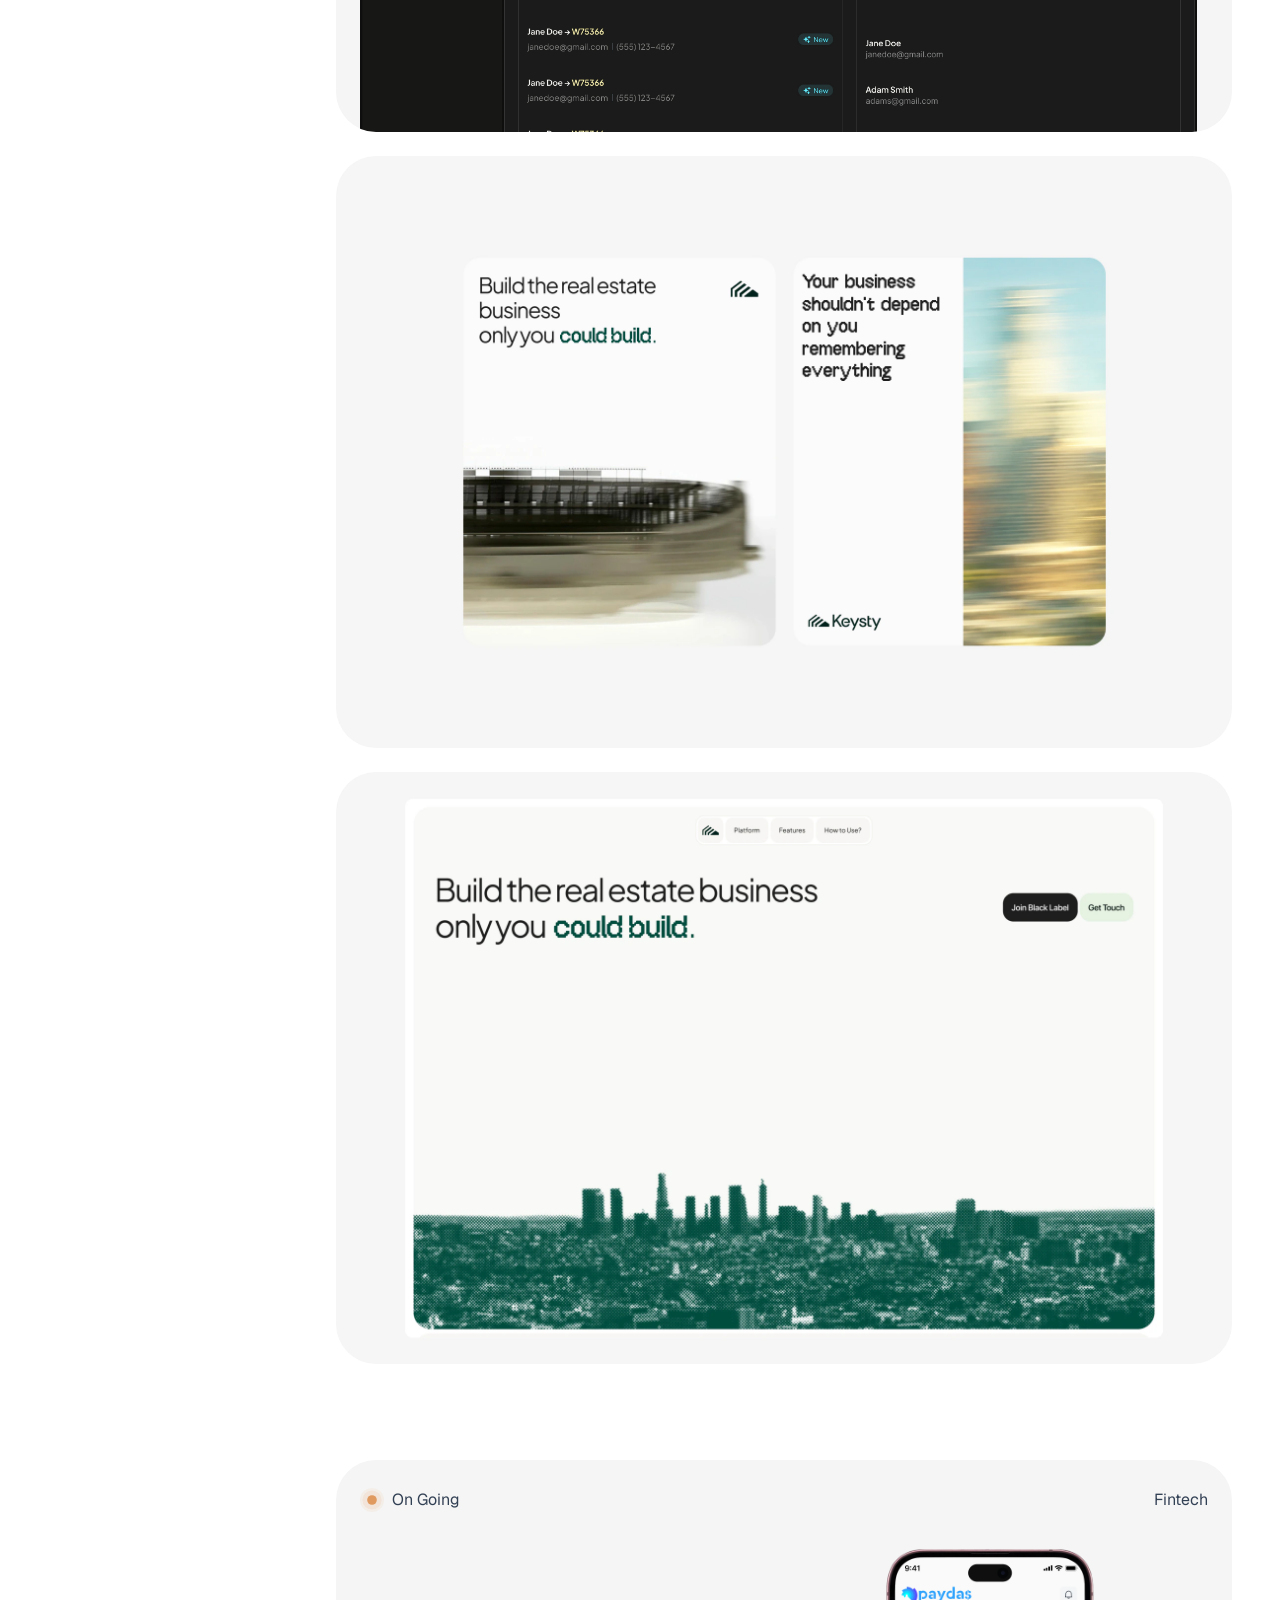
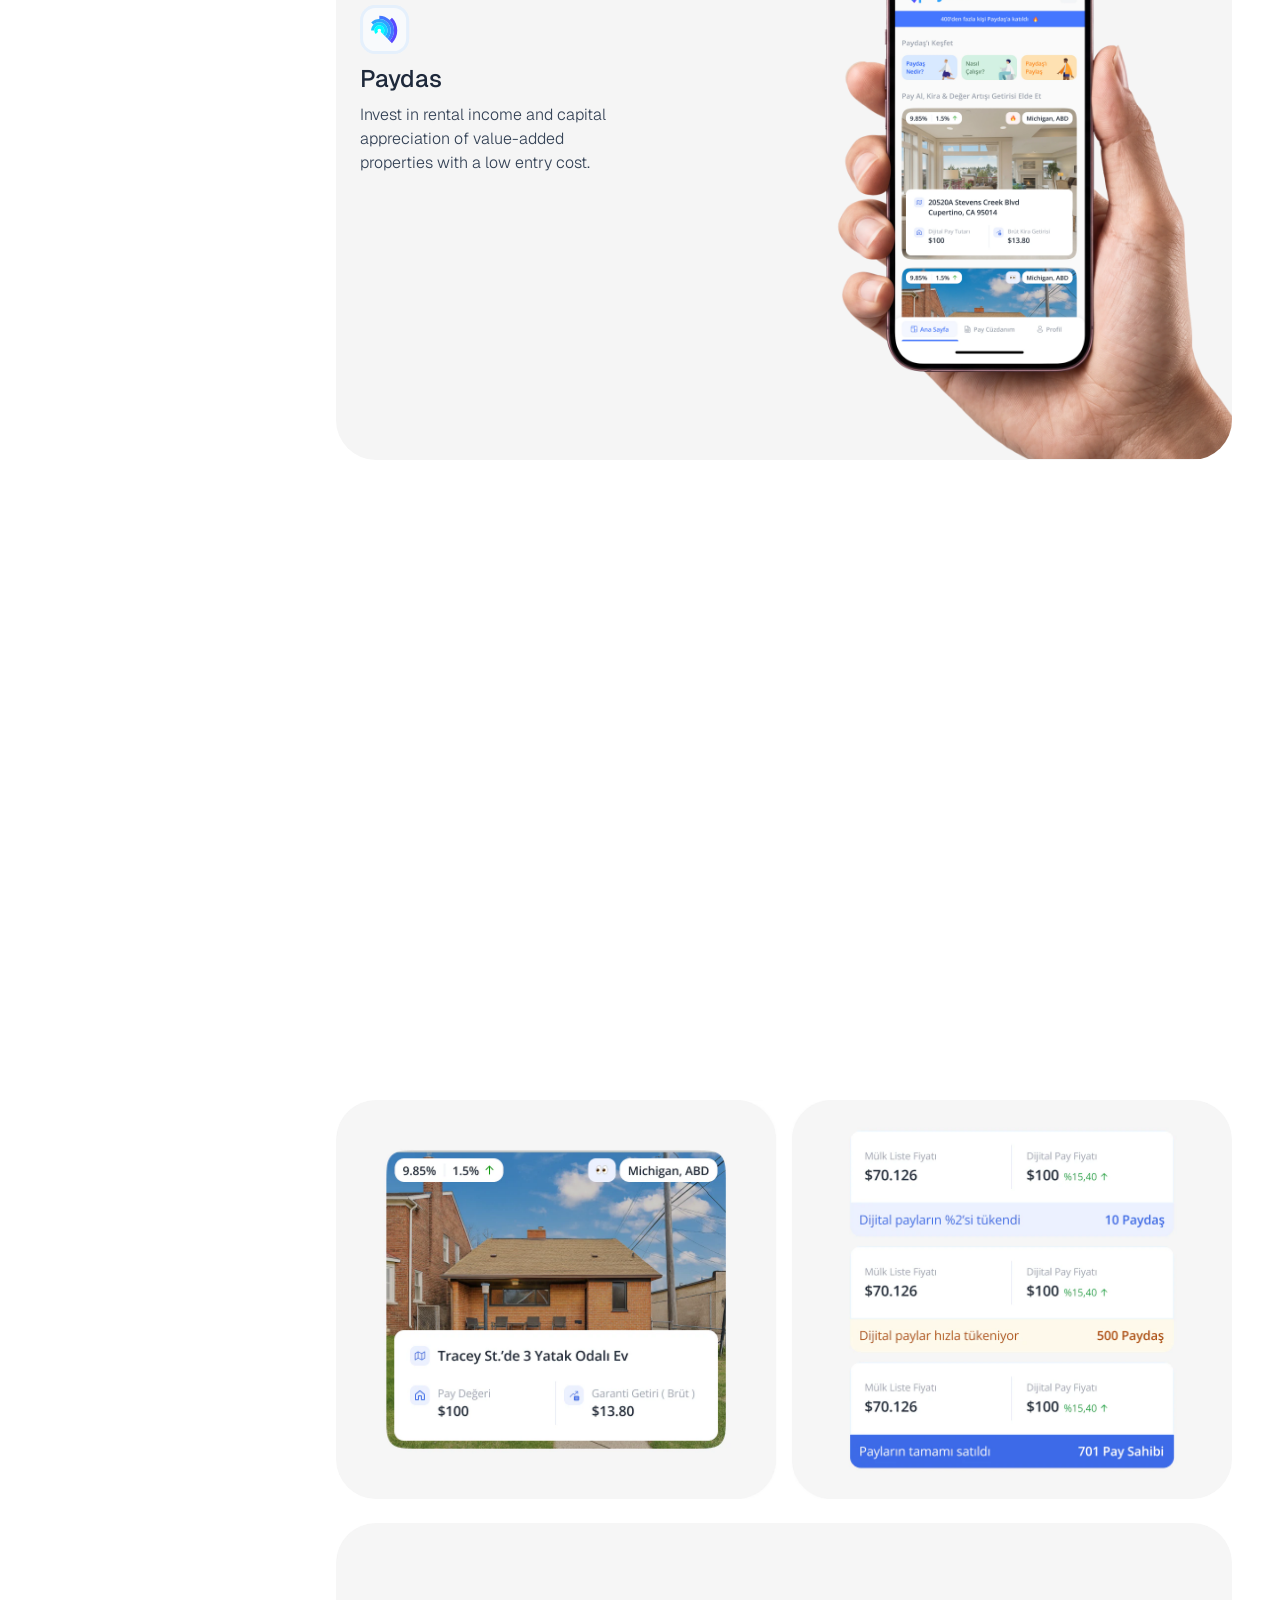
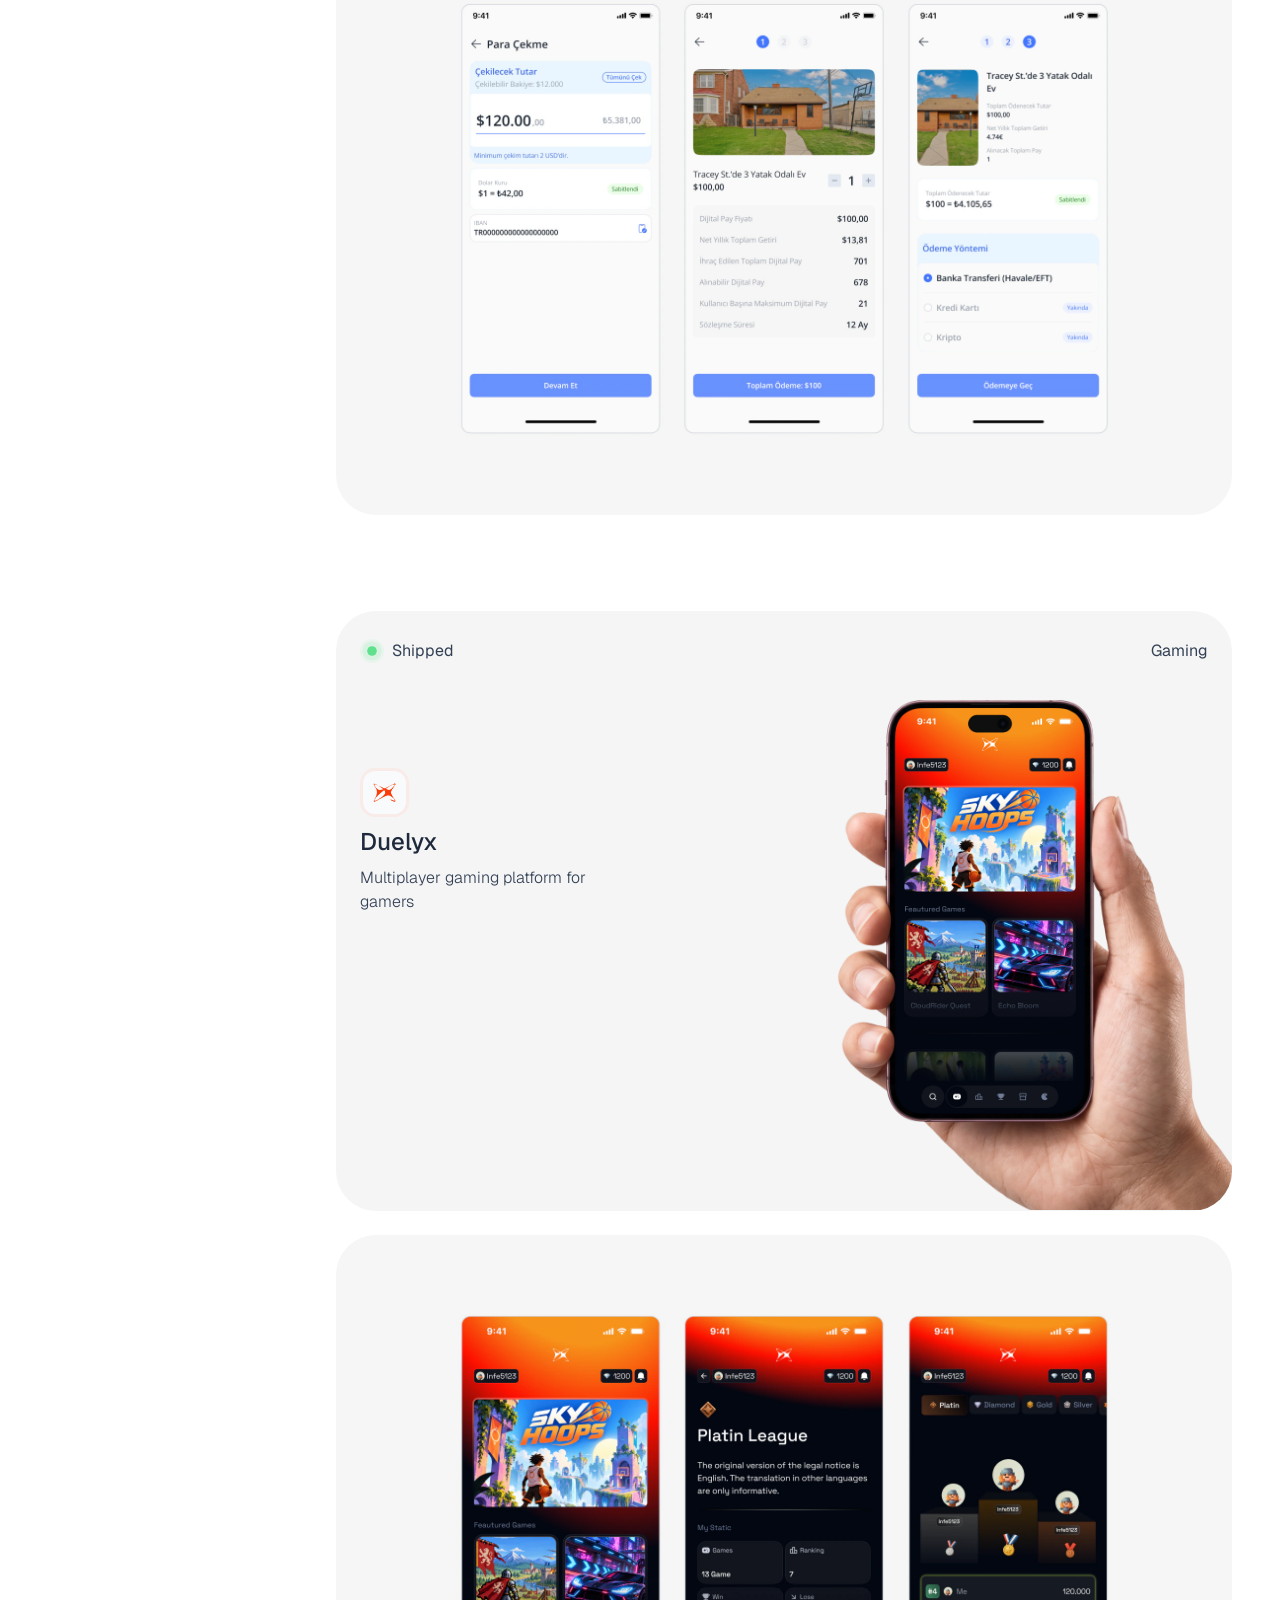
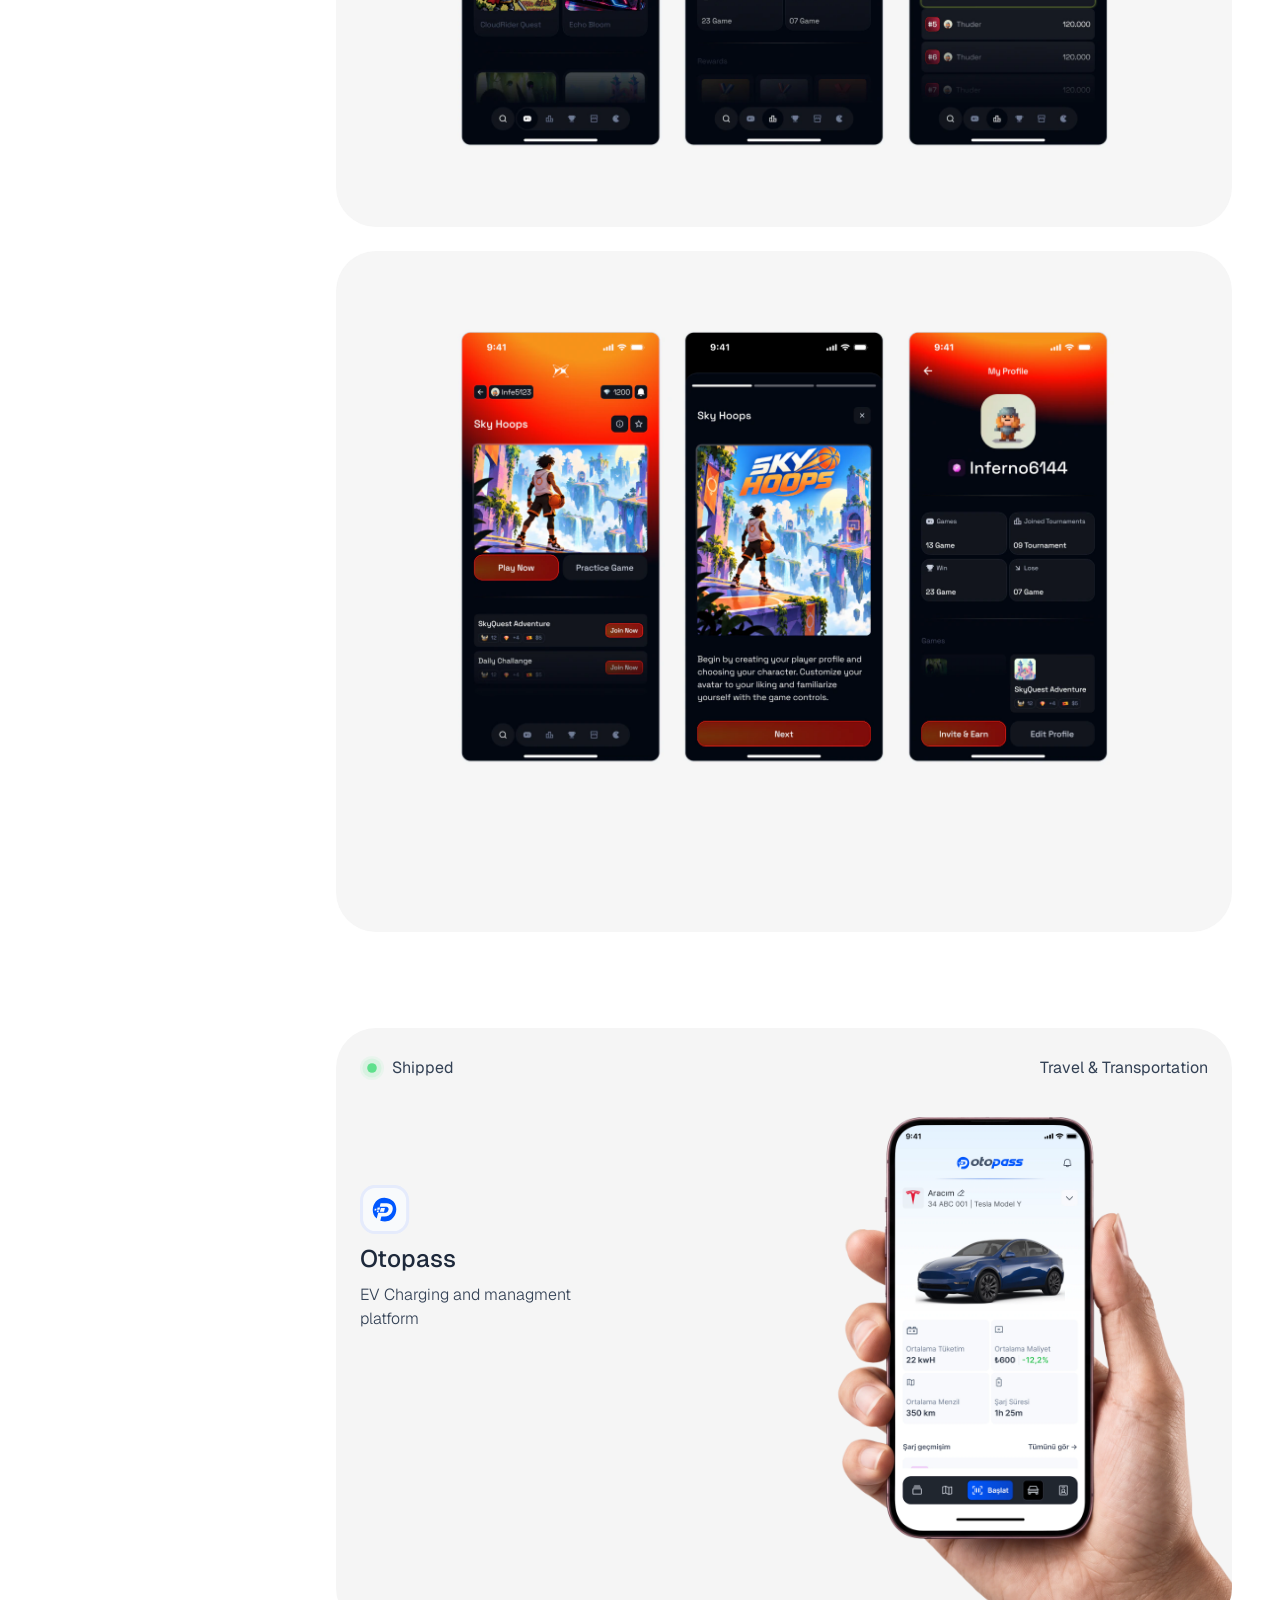
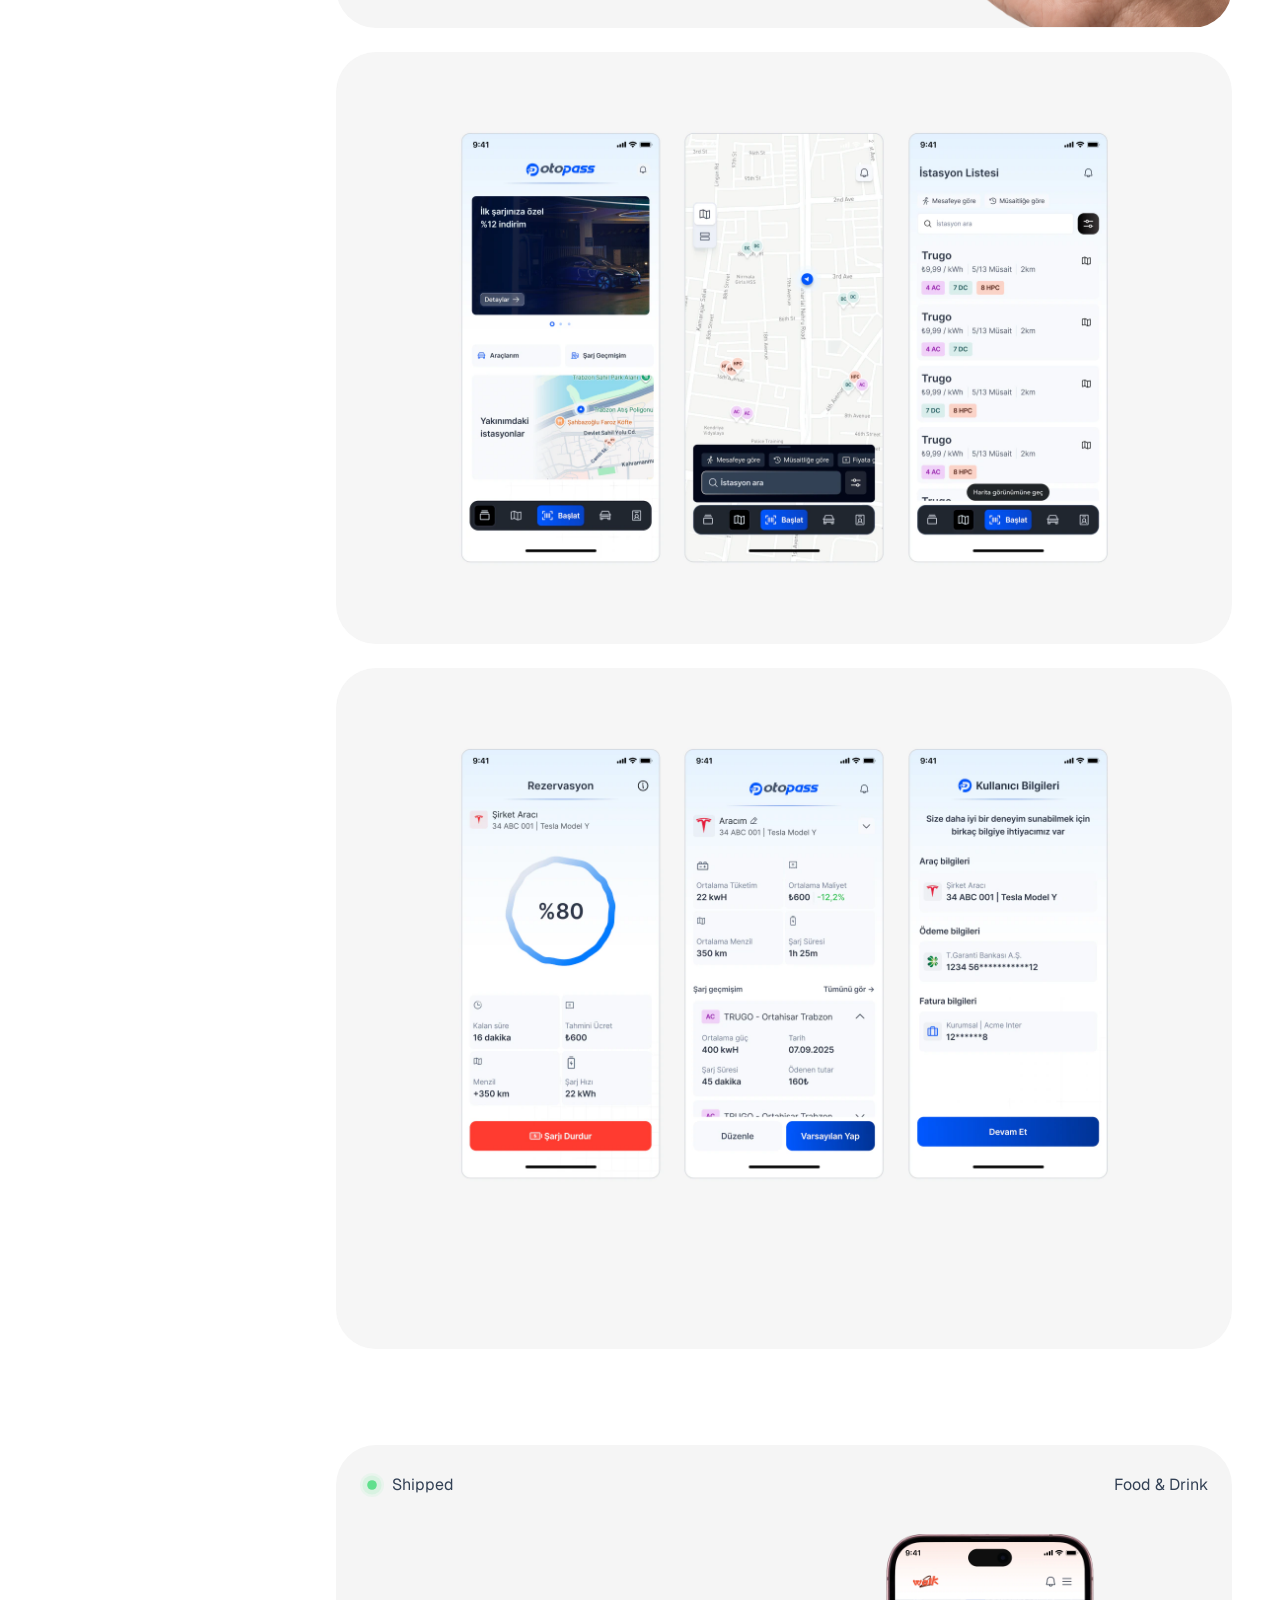
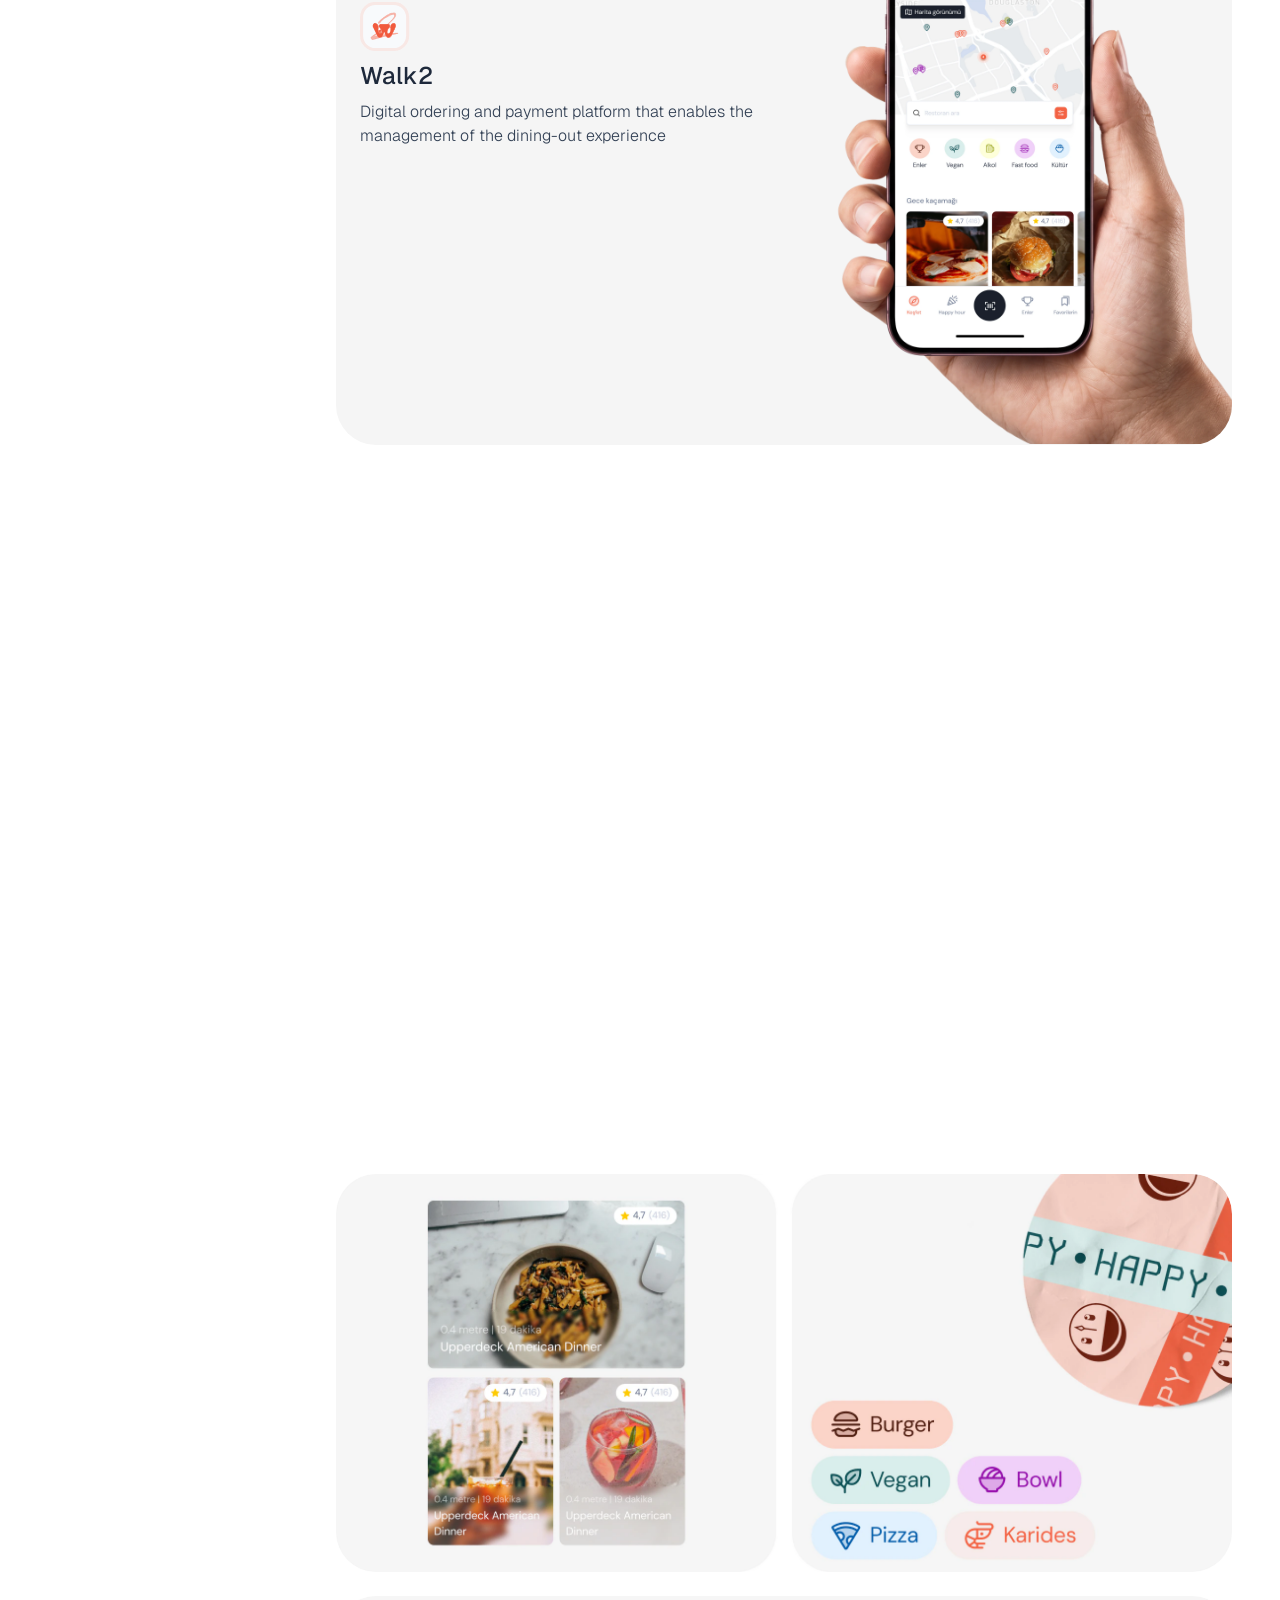
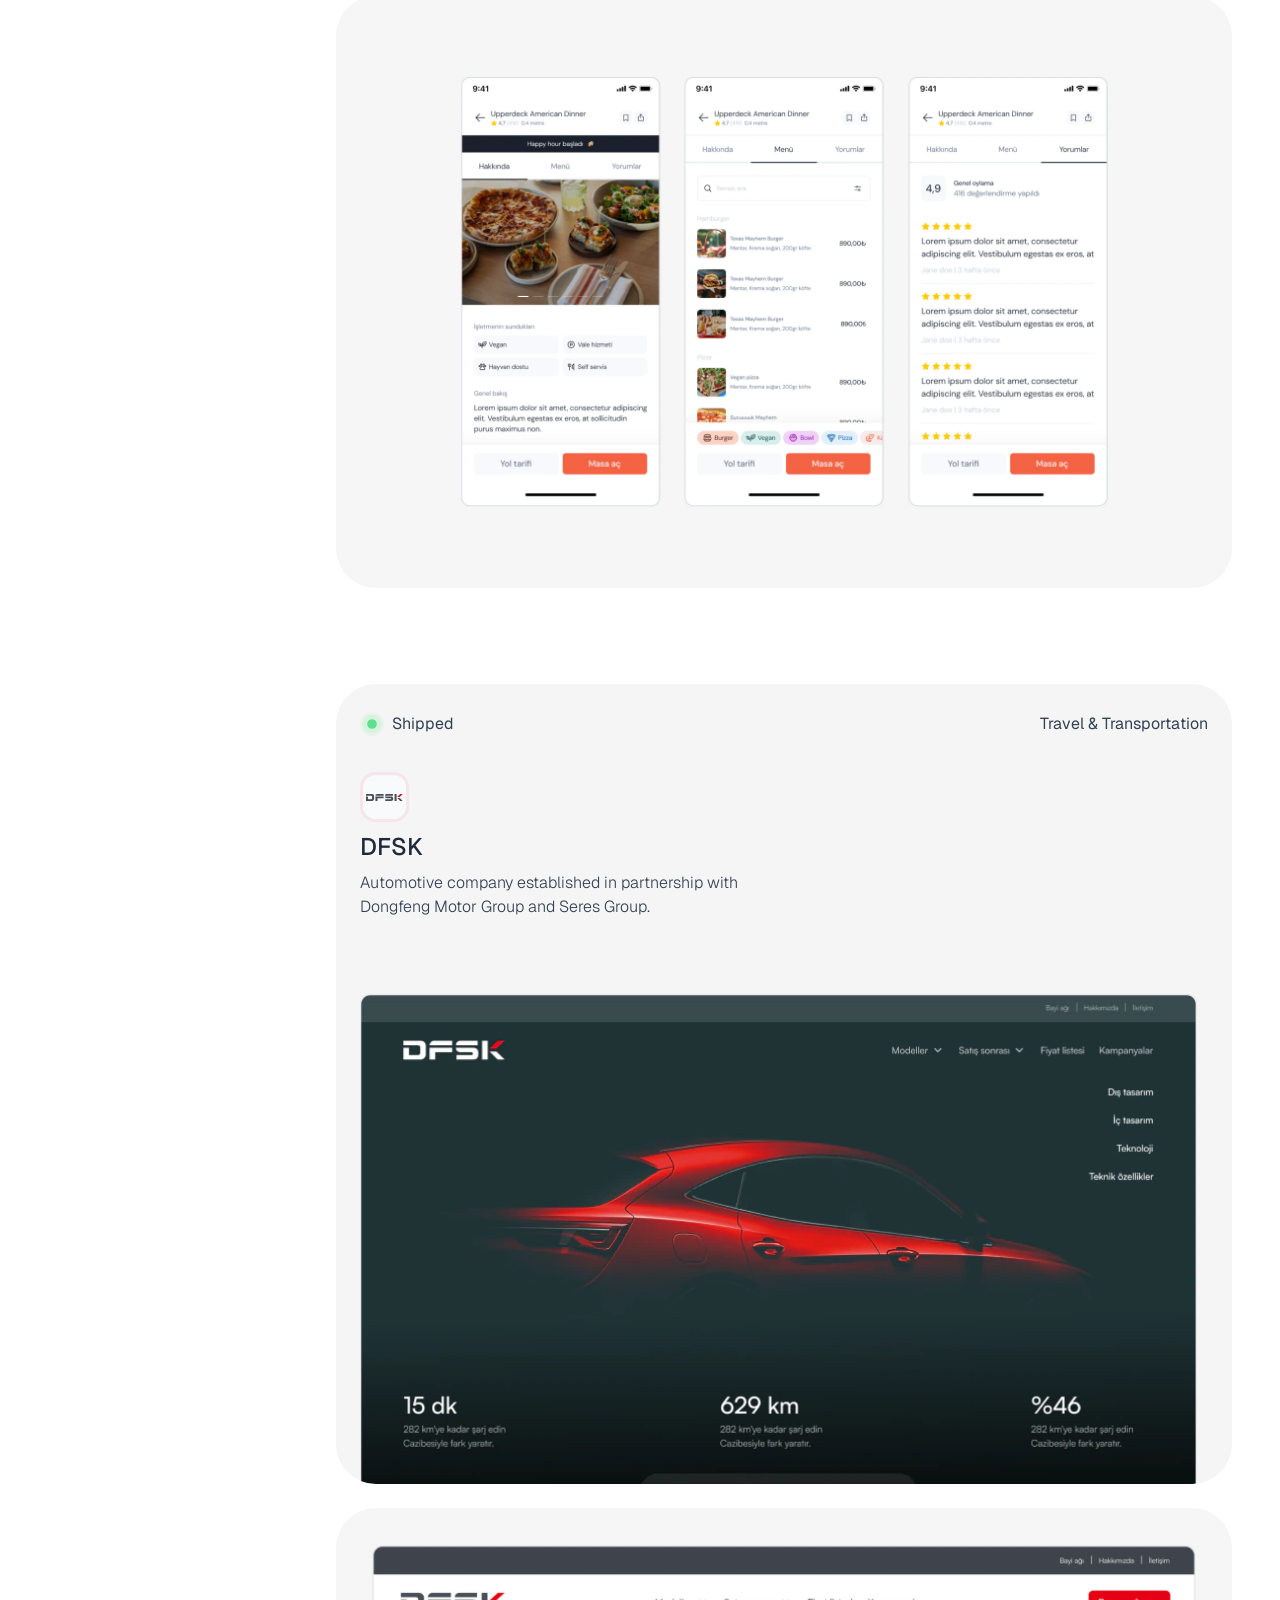
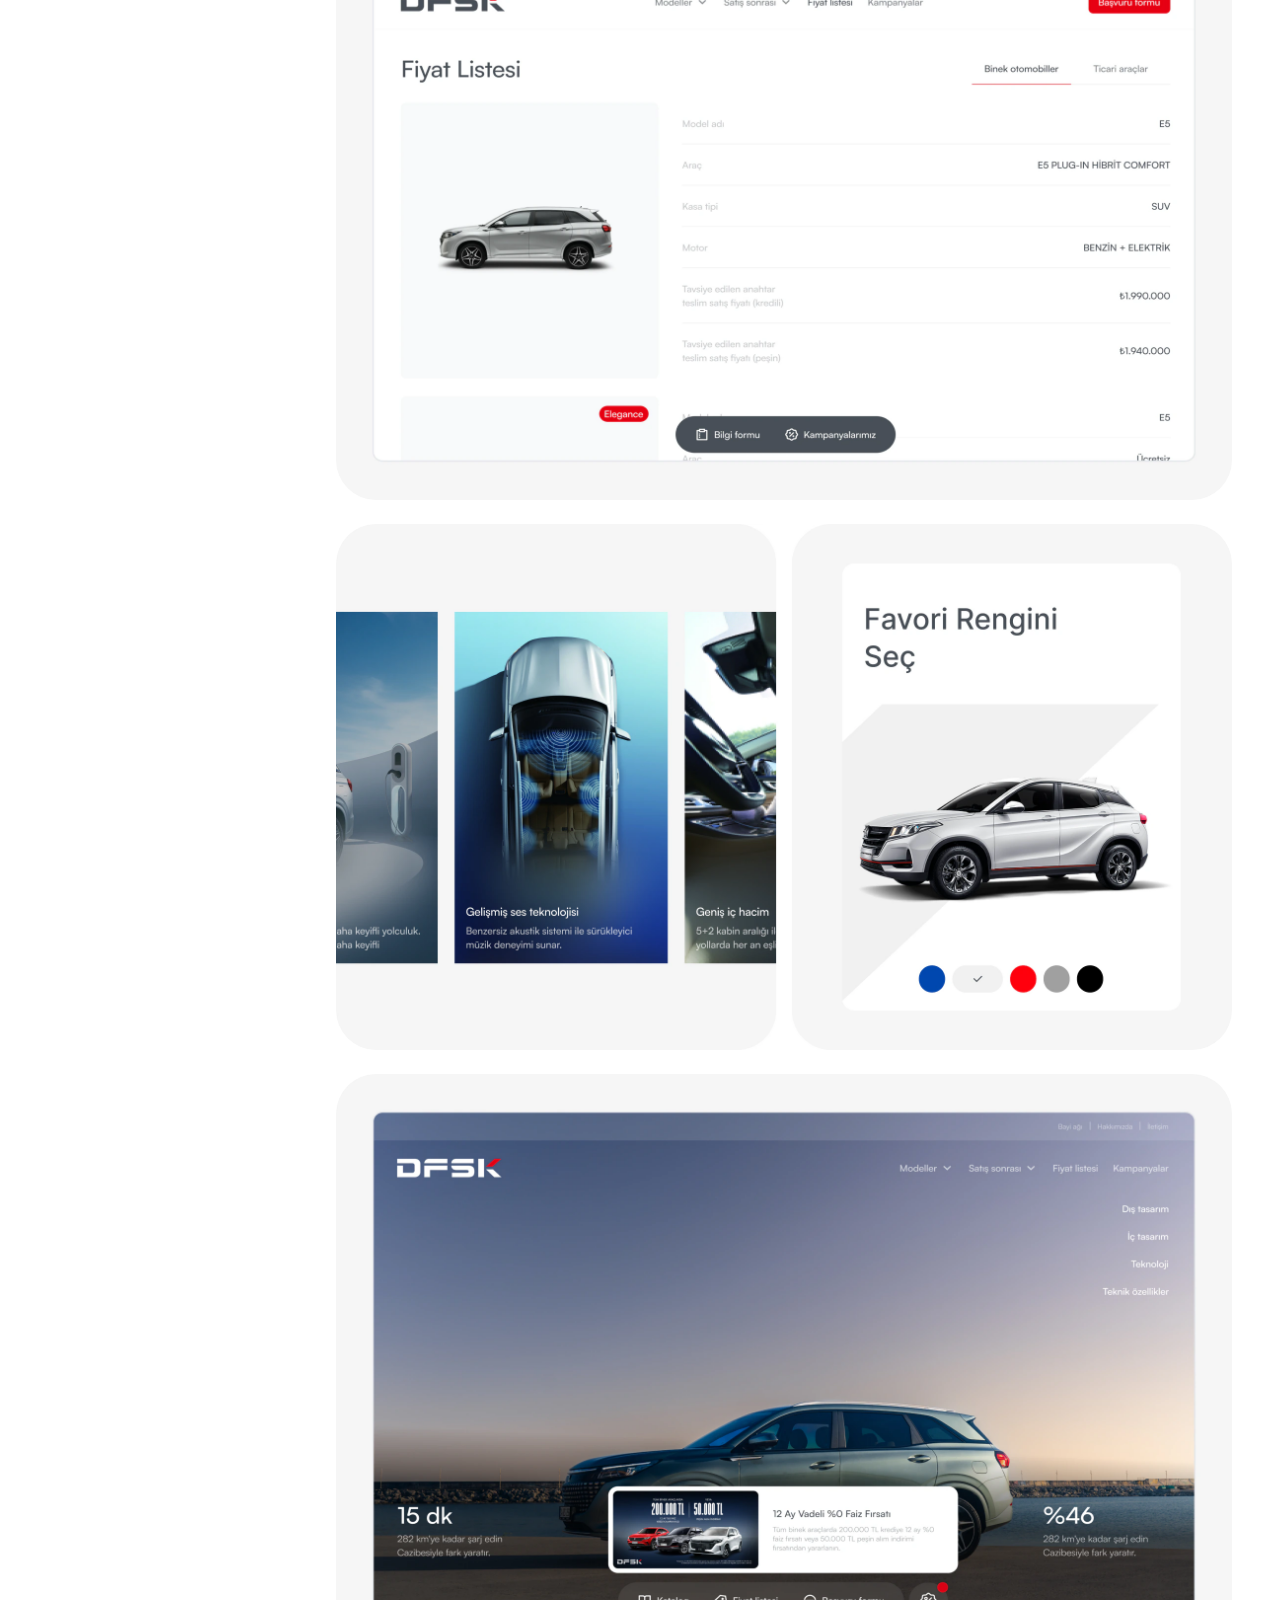
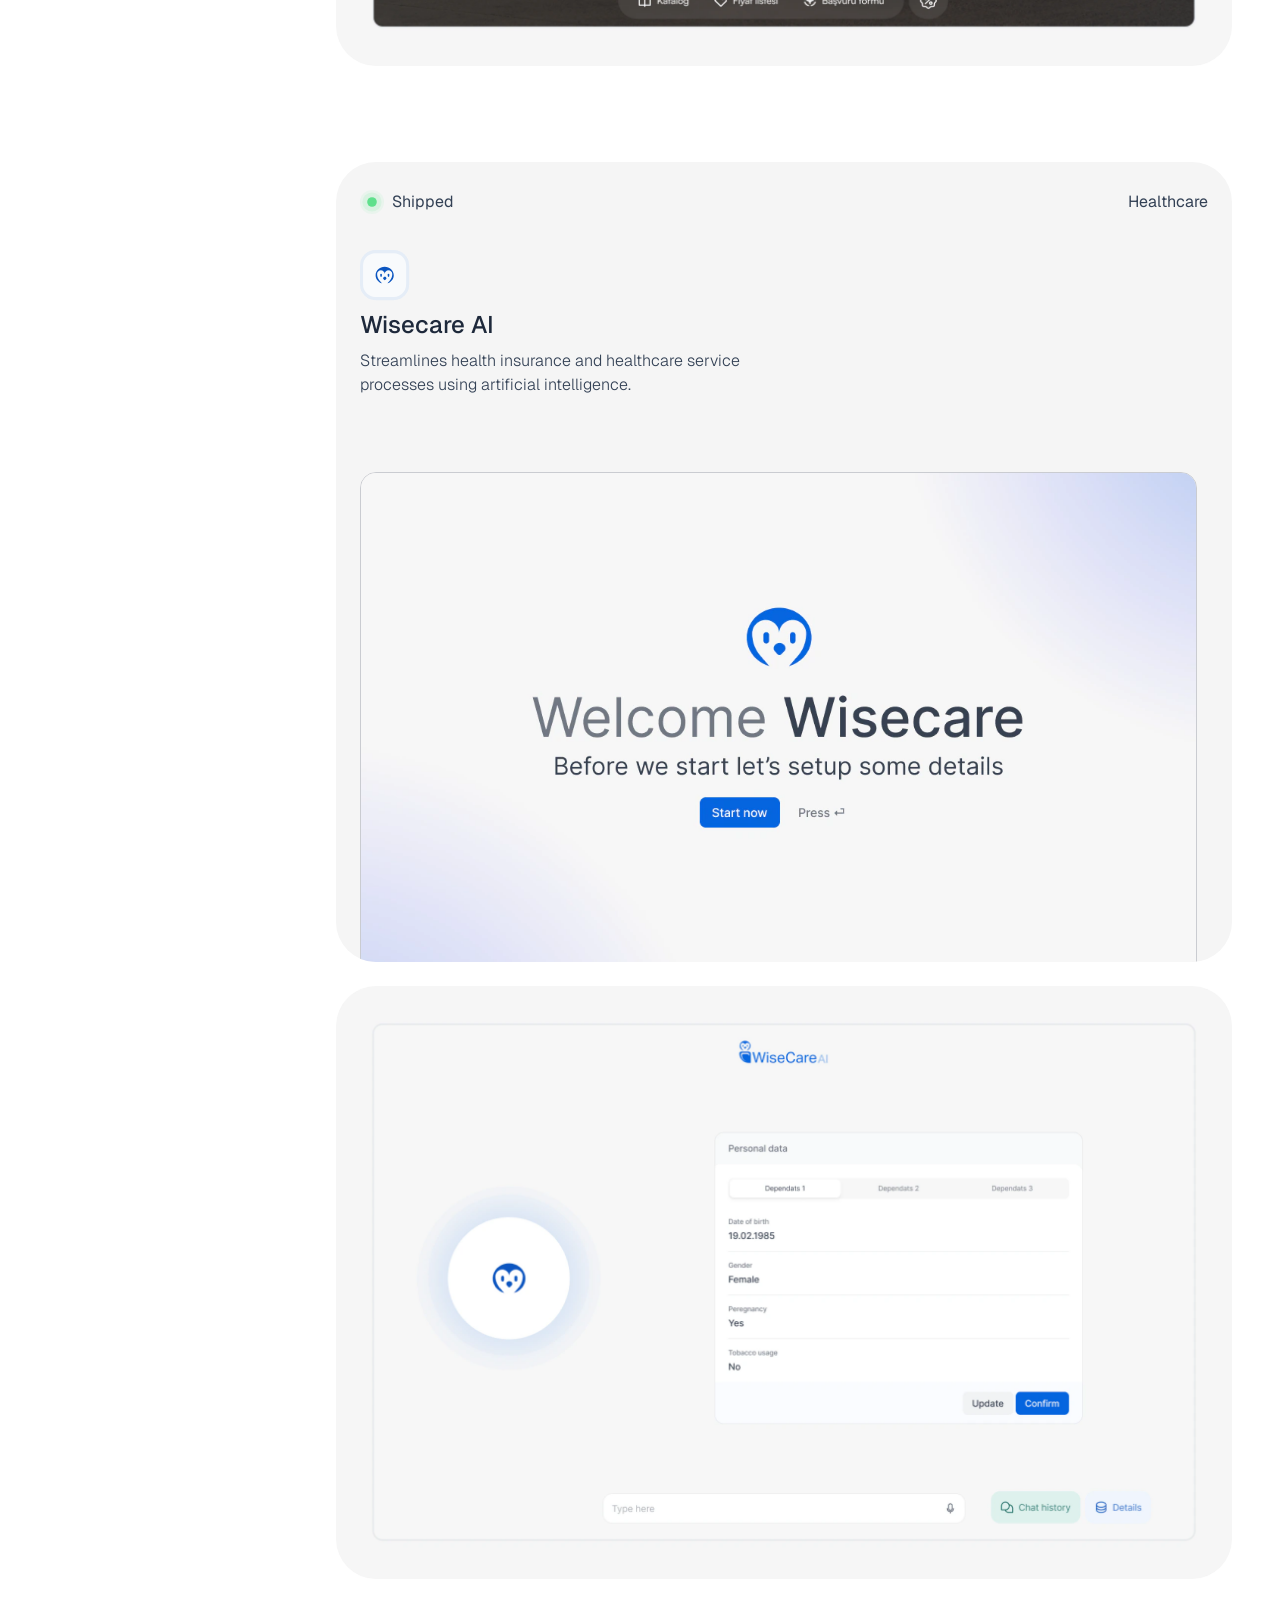
==== commit 740828c8: "Nav polish: centered back-to-top pair, glass edge, resume button Center the bar and back-to-top butt" ====
--- a/index.html
+++ b/index.html
@@ -66,13 +66,16 @@
             </span>
           </span>
         </a>
-        <a class="nav-cta" href="https://calendly.com/ekbekar/30min?month=2026-10" target="_blank" rel="noopener" style="--i: 3">Book a Call <span class="cta-arrow" aria-hidden="true">→</span></a>
+        <div class="nav-actions" style="--i: 3">
+          <a class="nav-cta nav-cta--light" href="assets/Erhan-Kucukbekar-Resume.pdf" target="_blank" rel="noopener">Read Resume <span class="cta-arrow cta-arrow--up" aria-hidden="true">↗</span></a>
+          <a class="nav-cta" href="https://calendly.com/ekbekar/30min?month=2026-10" target="_blank" rel="noopener">Book a Call <span class="cta-arrow" aria-hidden="true">→</span></a>
+        </div>
       </nav>
       </div>
       <button type="button" class="nav-top" aria-label="Back to top" tabindex="-1">
         <svg class="nav-progress" viewBox="0 0 44 44" aria-hidden="true">
-          <rect class="track" x="0.75" y="0.75" width="42.5" height="42.5" rx="13.25"/>
-          <rect class="bar" x="0.75" y="0.75" width="42.5" height="42.5" rx="13.25" pathLength="100"/>
+          <rect class="track" x="1.5" y="1.5" width="41" height="41" rx="12.5"/>
+          <rect class="bar" x="1.5" y="1.5" width="41" height="41" rx="12.5" pathLength="100"/>
         </svg>
         <img src="assets/icons/nav-up.svg" alt="" width="18" height="18">
       </button>
--- a/assets/css/site.css
+++ b/assets/css/site.css
@@ -28,11 +28,29 @@
   transform: translateX(-50%);
   font-size: 14px; line-height: 18px;
   --bar-h: 44px;
-  --glass: rgb(245 245 245 / 0.8);
+  --gap: 6px;
   --radius: 14px;
-}
-/* Narrower on phones so the bar + back-to-top button both fit */
-.nav-wrap { position: relative; width: min(350px, calc(100vw - 120px)); height: var(--bar-h); }
+  /* Glass that stays readable over photos and grey cards: hairline stroke, top gloss, soft shadow */
+  --glass: rgb(248 250 252 / 0.86);
+  --glass-blur: blur(16px) saturate(1.8);
+  --stroke: inset 0 0 0 1px rgb(15 23 42 / 0.09);
+  --gloss: inset 0 1px 0 rgb(255 255 255 / 0.8);
+  --lift: 0 10px 28px -14px rgb(15 23 42 / 0.35), 0 1px 2px rgb(15 23 42 / 0.06);
+}
+/* Phones: bar + back-to-top together keep a 16px margin on each side */
+.nav-wrap {
+  position: relative; width: min(350px, calc(100vw - 32px - var(--bar-h) - var(--gap)));
+  height: var(--bar-h);
+  transition: transform 500ms var(--ease-in-out);
+}
+/* When the back-to-top button is out, slide the bar left by half its width so the pair stays centred */
+.site-nav.is-scrolled .nav-wrap { transform: translateX(calc((var(--bar-h) + var(--gap)) / -2)); }
+.nav-wrap::before { /* shadow under the closed bar (the card itself is clipped, so it can't cast one) */
+  content: ""; position: absolute; inset: 0; border-radius: var(--radius);
+  box-shadow: var(--lift);
+  transition: opacity 250ms ease;
+}
+.site-nav.is-open .nav-wrap::before { opacity: 0; }
 
 /* One glass surface: closed it is clipped to the bar, open it reveals the menu below.
    clip-path also clips pointer events, and the hidden menu is made inert in JS. */
@@ -40,17 +58,22 @@
   position: absolute; top: 0; left: 0; right: 0;
   border-radius: var(--radius);
   background: var(--glass);
-  -webkit-backdrop-filter: blur(10px); backdrop-filter: blur(10px);
+  -webkit-backdrop-filter: var(--glass-blur); backdrop-filter: var(--glass-blur);
+  box-shadow: inset 0 0 0 1px transparent, var(--gloss);
   clip-path: inset(0 0 calc(100% - var(--bar-h)) 0 round var(--radius));
-  transition: clip-path 650ms var(--ease-in-out);
-}
-.site-nav.is-open .nav-card { clip-path: inset(0 0 0 0 round var(--radius)); }
+  transition: clip-path 650ms var(--ease-in-out), box-shadow 300ms ease;
+}
+/* Closed, the stroke lives on the bar (the card's own bottom edge is clipped away); open, it moves to the card */
+.site-nav.is-open .nav-card { clip-path: inset(0 0 0 0 round var(--radius)); box-shadow: var(--stroke), var(--gloss); }
 
 .nav-toggle {
   display: flex; width: 100%; height: var(--bar-h); align-items: center; justify-content: space-between;
   padding: 0 16px; border-radius: var(--radius);
   color: #475569;
-}
+  box-shadow: var(--stroke);
+  transition: box-shadow 300ms ease;
+}
+.site-nav.is-open .nav-toggle { box-shadow: inset 0 0 0 1px transparent; }
 .nav-toggle:focus-visible, .nav-top:focus-visible, .nav-row:focus-visible, .nav-cta:focus-visible {
   outline: 2px solid #4376ff; outline-offset: 2px;
 }
@@ -112,12 +135,17 @@
 }
 .nav-row[aria-current="page"] { color: #0f172a; }
 .nav-cta {
-  display: flex; align-items: center; justify-content: center; gap: 6px;
-  height: 48px; margin-top: 8px; border-radius: 10px;
+  display: flex; align-items: center; justify-content: center; gap: 5px;
+  height: 40px; margin-top: 8px; border-radius: 10px;
+  font-size: 13px;
   background: #0f172a; color: #f8fafc;
   transition: background-color 150ms ease;
 }
-.nav-cta .cta-arrow { display: inline-block; transition: transform 200ms var(--ease-out); }
+.nav-cta .cta-arrow { display: inline-block; font-size: 12px; transition: transform 200ms var(--ease-out); }
+/* Read Resume + Book a Call share the last row */
+.nav-actions { display: grid; grid-template-columns: 1fr 1fr; gap: 6px; margin-top: 8px; }
+.nav-actions .nav-cta { margin-top: 0; }
+.nav-cta--light { background: rgb(15 23 42 / 0.06); color: #0f172a; }
 
 /* Row art: Works = three project logos, About = the hero photos (smaller) */
 .nav-art { display: flex; align-items: center; padding-right: 8px; }
@@ -133,6 +161,8 @@
   .nav-row:hover { background: rgb(15 23 42 / 0.05); color: #0f172a; }
   .nav-cta:hover { background: #1e293b; }
   .nav-cta:hover .cta-arrow { transform: translateX(3px); }
+  .nav-cta--light:hover { background: rgb(15 23 42 / 0.1); }
+  .nav-cta:hover .cta-arrow--up { transform: translate(2px, -2px); }
   /* fan the art out a little on row hover; individual photos don't pop here */
   .nav-row .avatar:hover, .nav-row .avatar:has(+ .avatar:hover), .nav-row .avatar:hover + .avatar { transform: none; }
   .nav-row:hover .nav-logo:nth-child(1), .nav-row:hover .avatar:nth-child(1) { transform: translateX(-5px) rotate(calc(var(--tilt) - 10deg)); }
@@ -143,11 +173,12 @@
 /* Back-to-top: once the page scrolls it pulls out of the bar like a water drop
    (squash, stretch, wobble), with a thin liquid bridge that snaps. Its green ring fills with scroll progress. */
 .nav-top {
-  position: absolute; top: 0; left: calc(100% + 6px);
+  position: absolute; top: 0; left: calc(100% + var(--gap));
   width: var(--bar-h); height: var(--bar-h); border-radius: var(--radius);
   display: flex; align-items: center; justify-content: center;
   background: var(--glass);
-  -webkit-backdrop-filter: blur(10px); backdrop-filter: blur(10px);
+  -webkit-backdrop-filter: var(--glass-blur); backdrop-filter: var(--glass-blur);
+  box-shadow: var(--stroke), var(--gloss), var(--lift);
   opacity: 0; pointer-events: none;
   transform-origin: 0% 50%;
 }
@@ -183,14 +214,14 @@
 }
 .nav-top img { width: 18px; height: 18px; transition: transform 200ms var(--ease-out); }
 .nav-progress { position: absolute; inset: 0; width: 100%; height: 100%; overflow: visible; }
-.nav-progress rect { fill: none; stroke-width: 1.5; }
-.nav-progress .track { stroke: rgb(15 23 42 / 0.06); }
+.nav-progress rect { fill: none; stroke-width: 3; }
+.nav-progress .track { stroke: none; } /* the button stroke is the track */
 .nav-progress .bar { stroke: #98ffc7; stroke-dasharray: 100; stroke-dashoffset: 100; stroke-linecap: round; }
 @media (hover: hover) and (pointer: fine) {
   .nav-top:hover img { transform: translateY(-2px); }
 }
 @media (prefers-reduced-motion: reduce) {
-  .nav-card { transition-duration: 1ms; }
+  .nav-card, .nav-wrap { transition-duration: 1ms; }
   .nav-menu > *, .nav-label > span { transform: none !important; }
   .nav-icon .dot, .nav-top, .nav-top::before { animation-duration: 1ms !important; }
 }
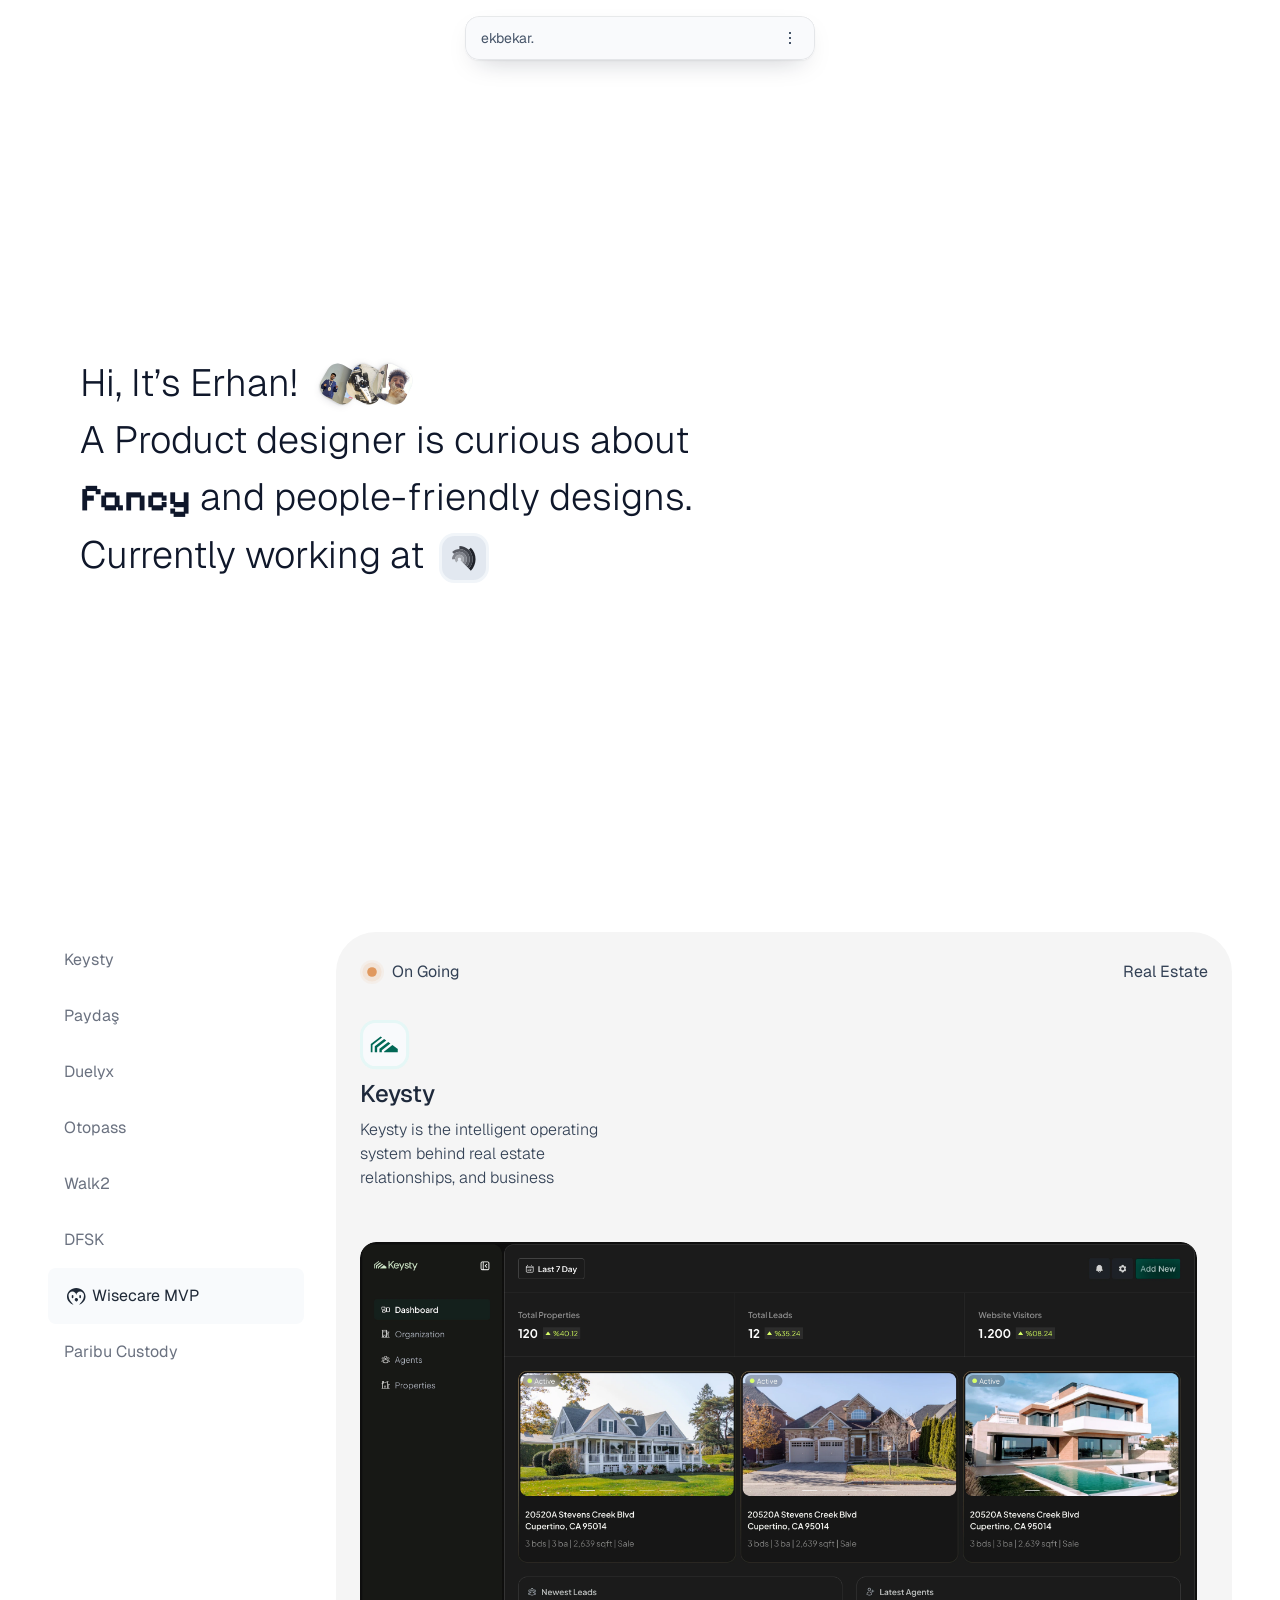
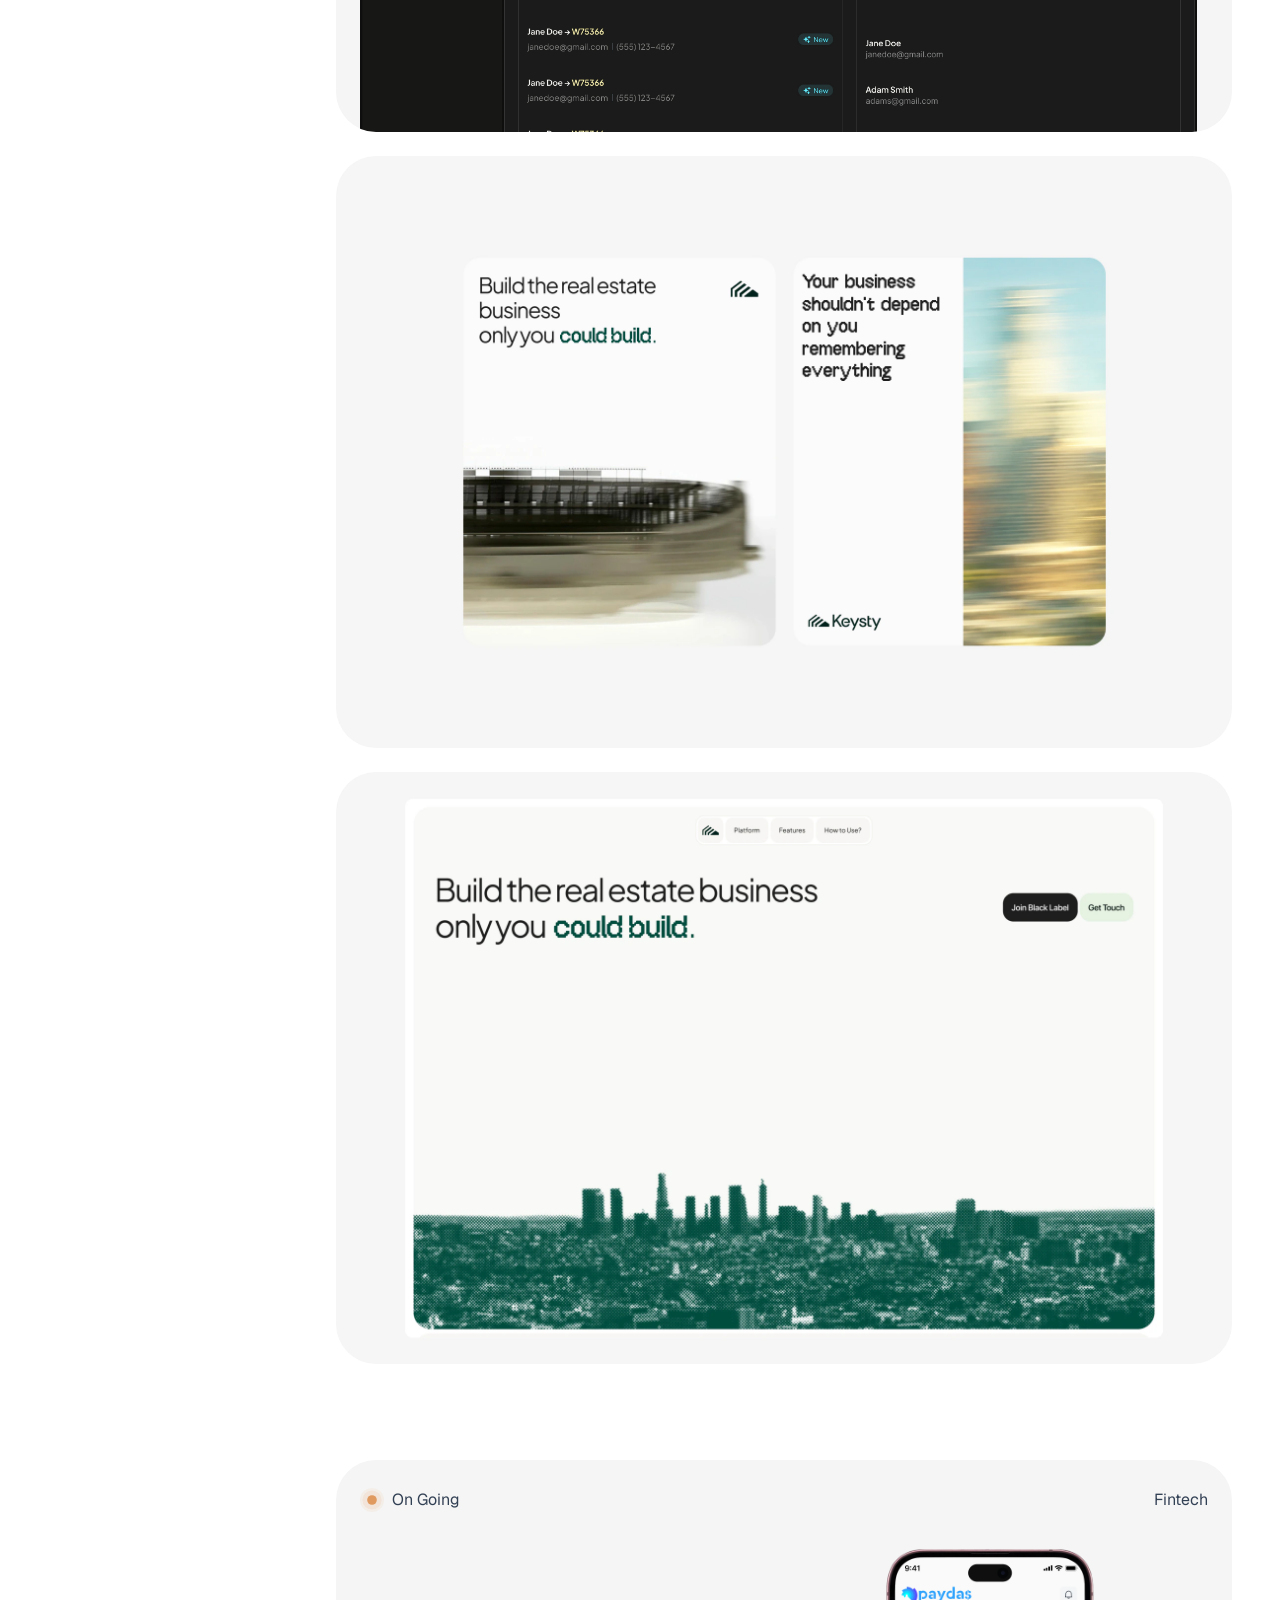
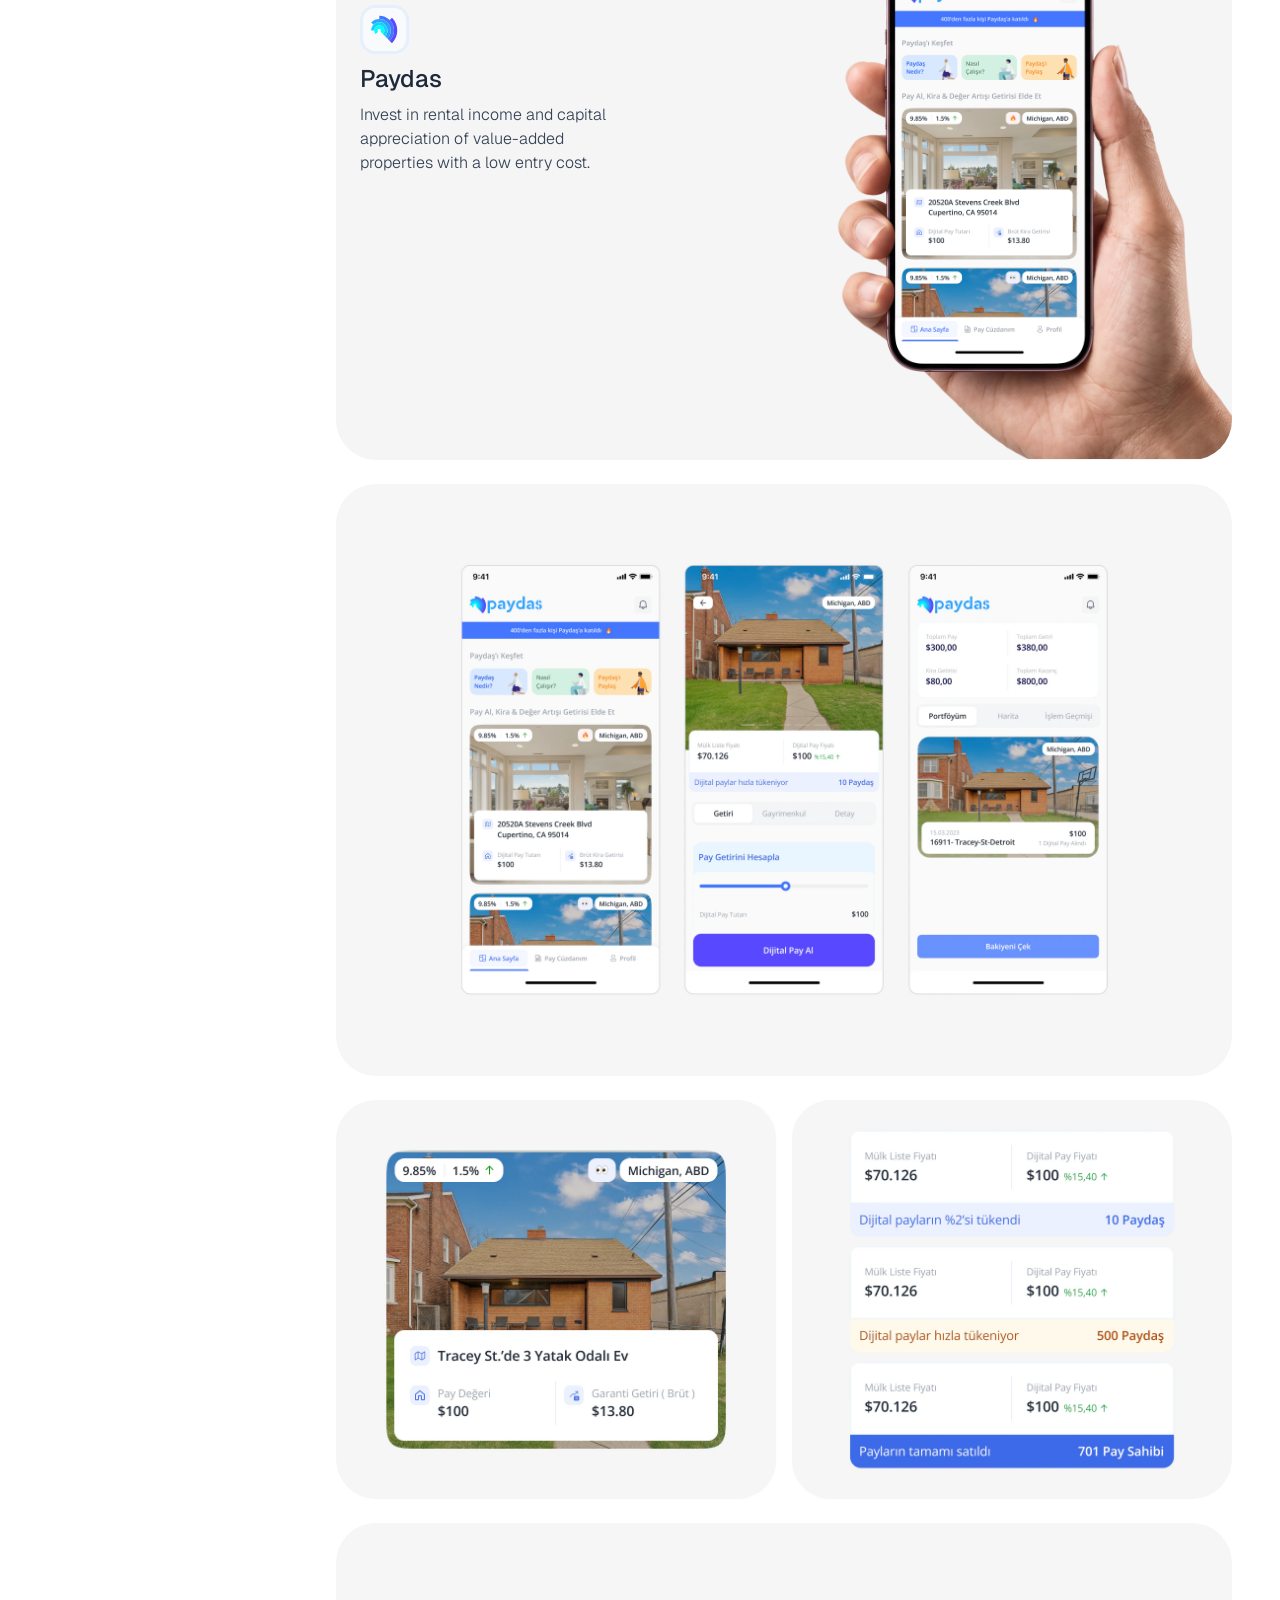
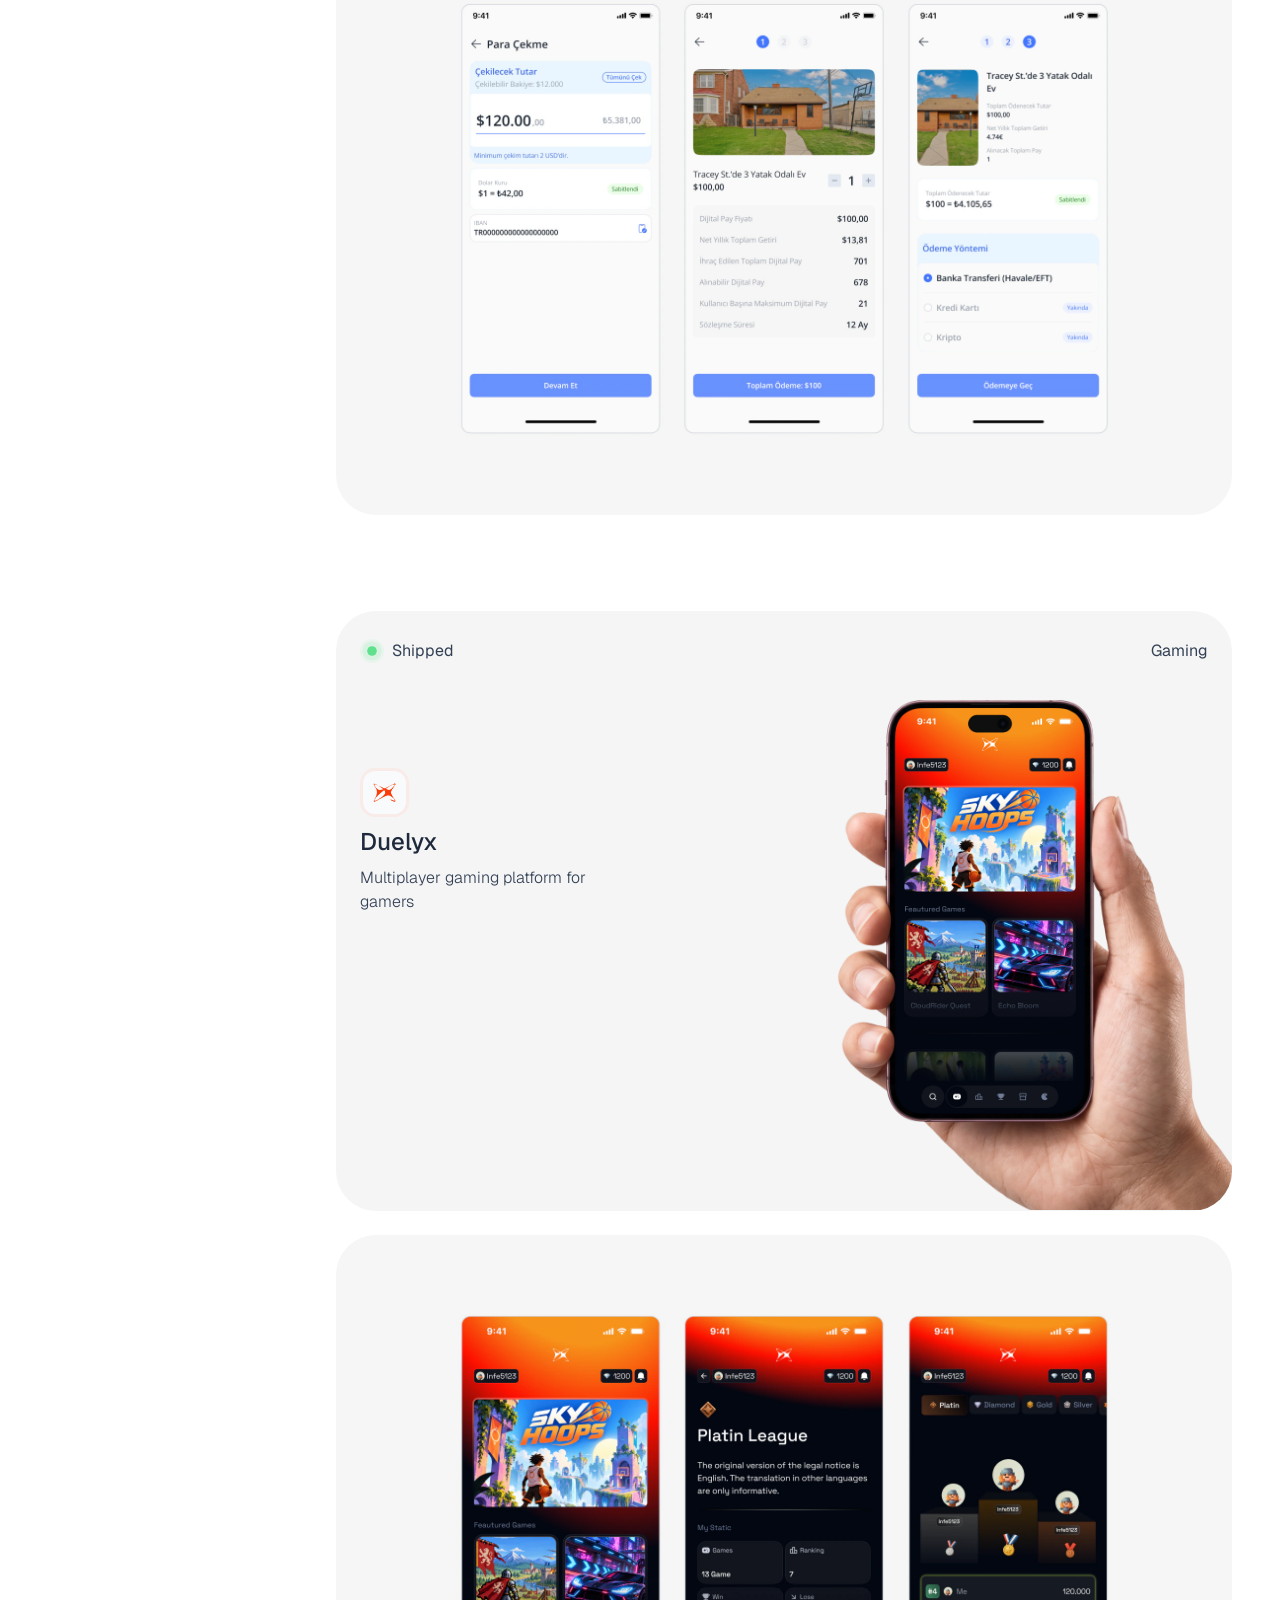
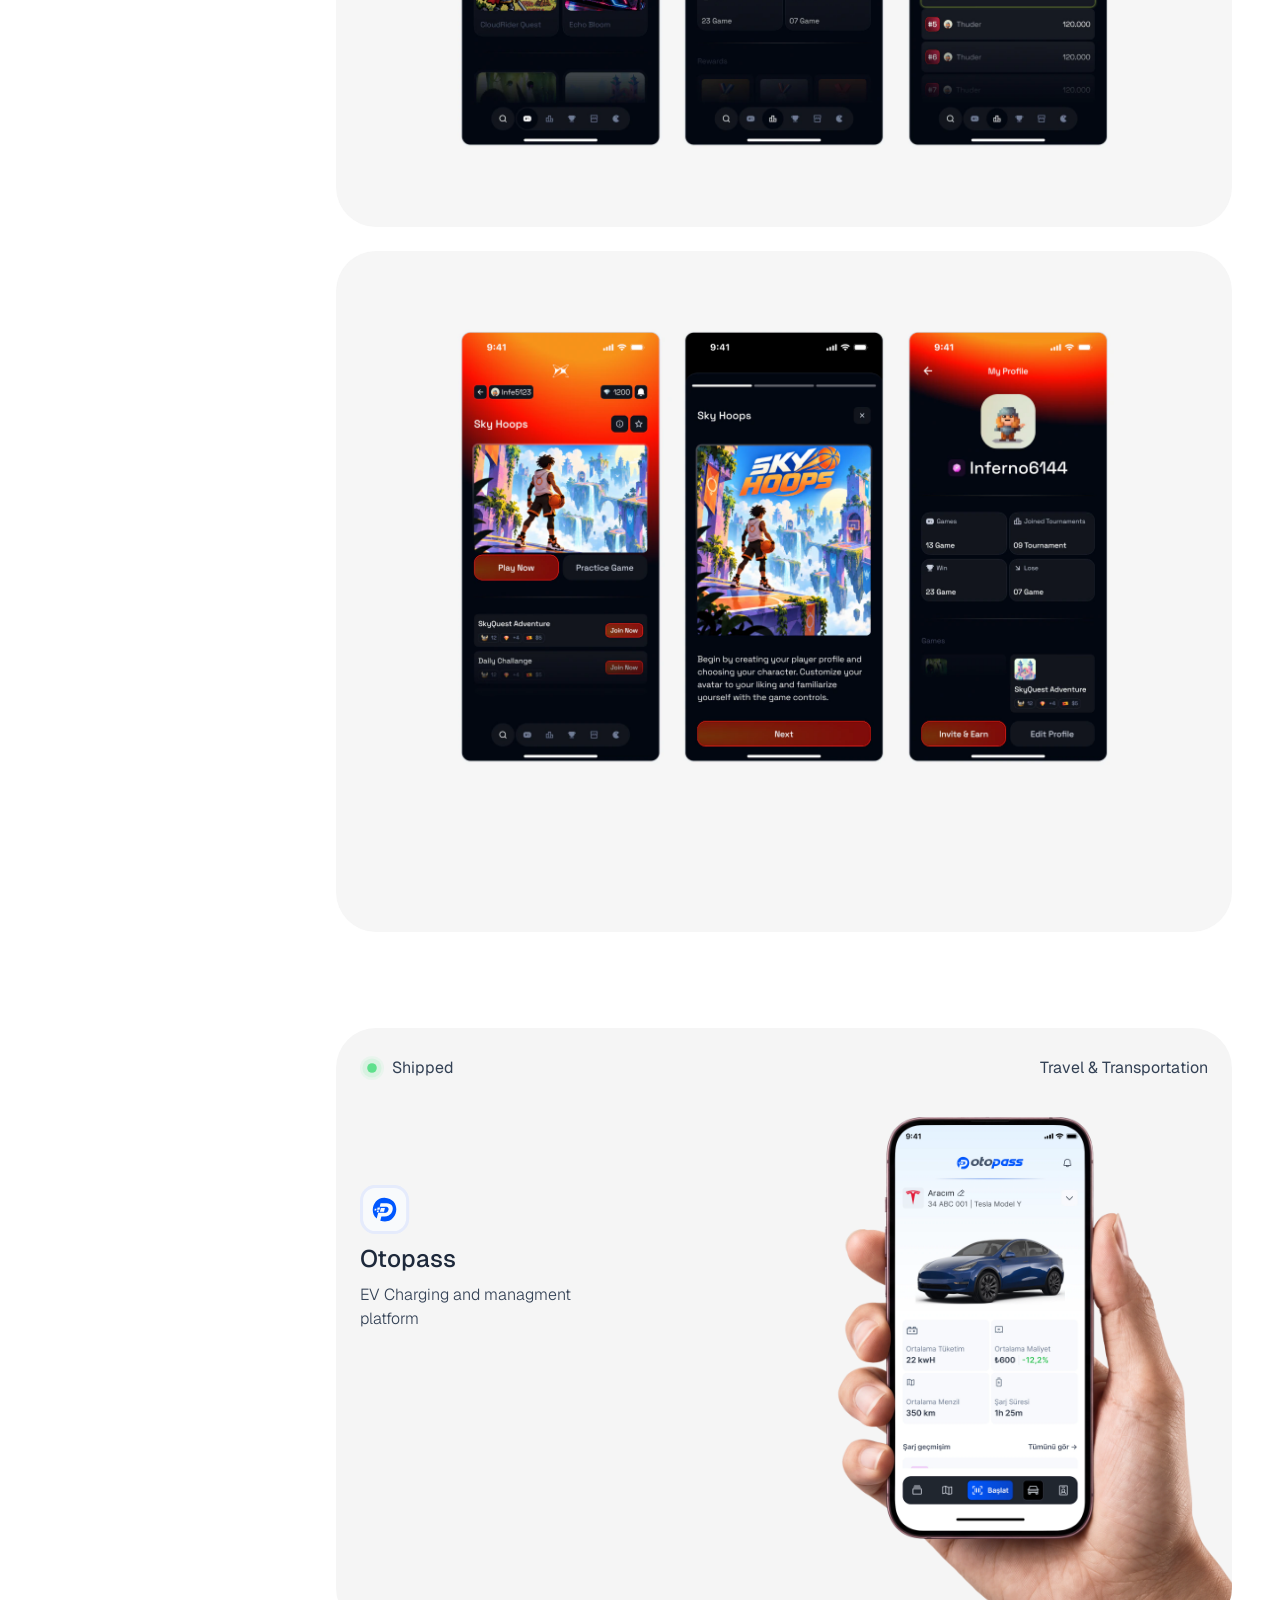
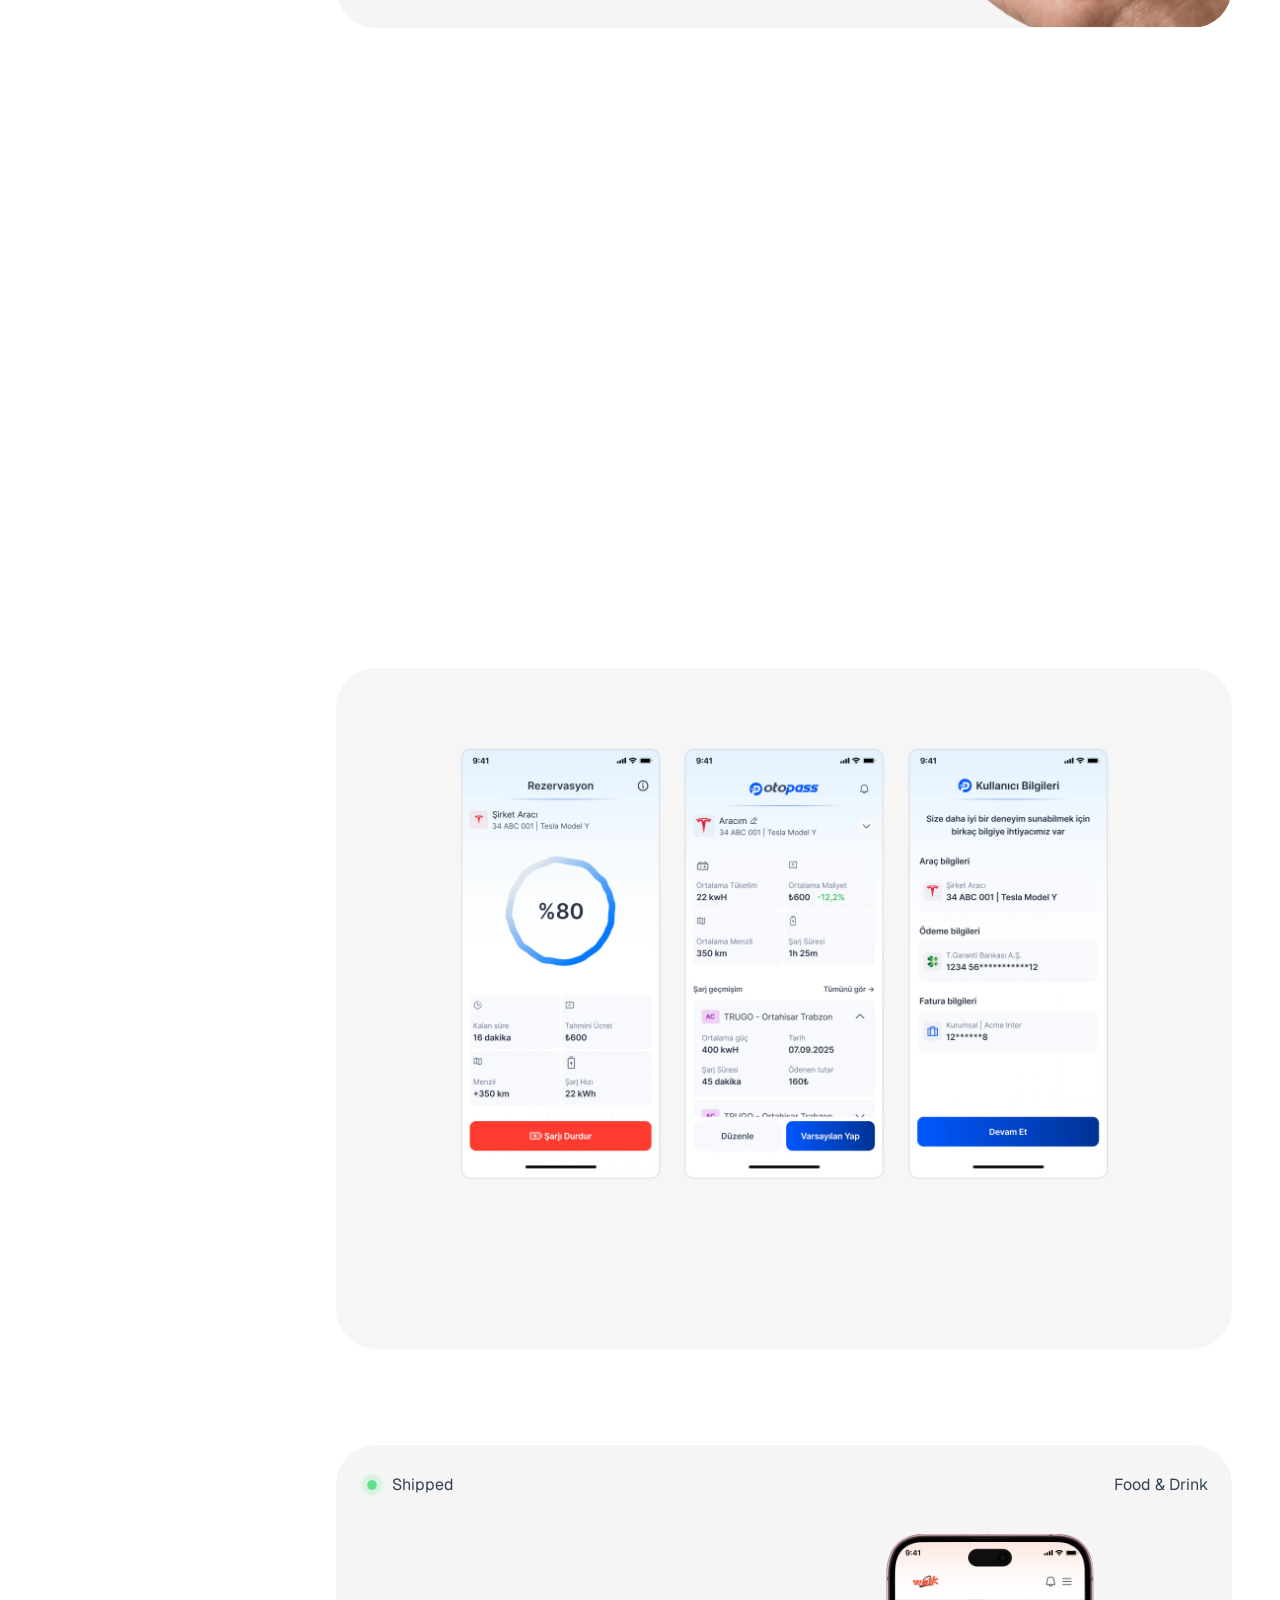
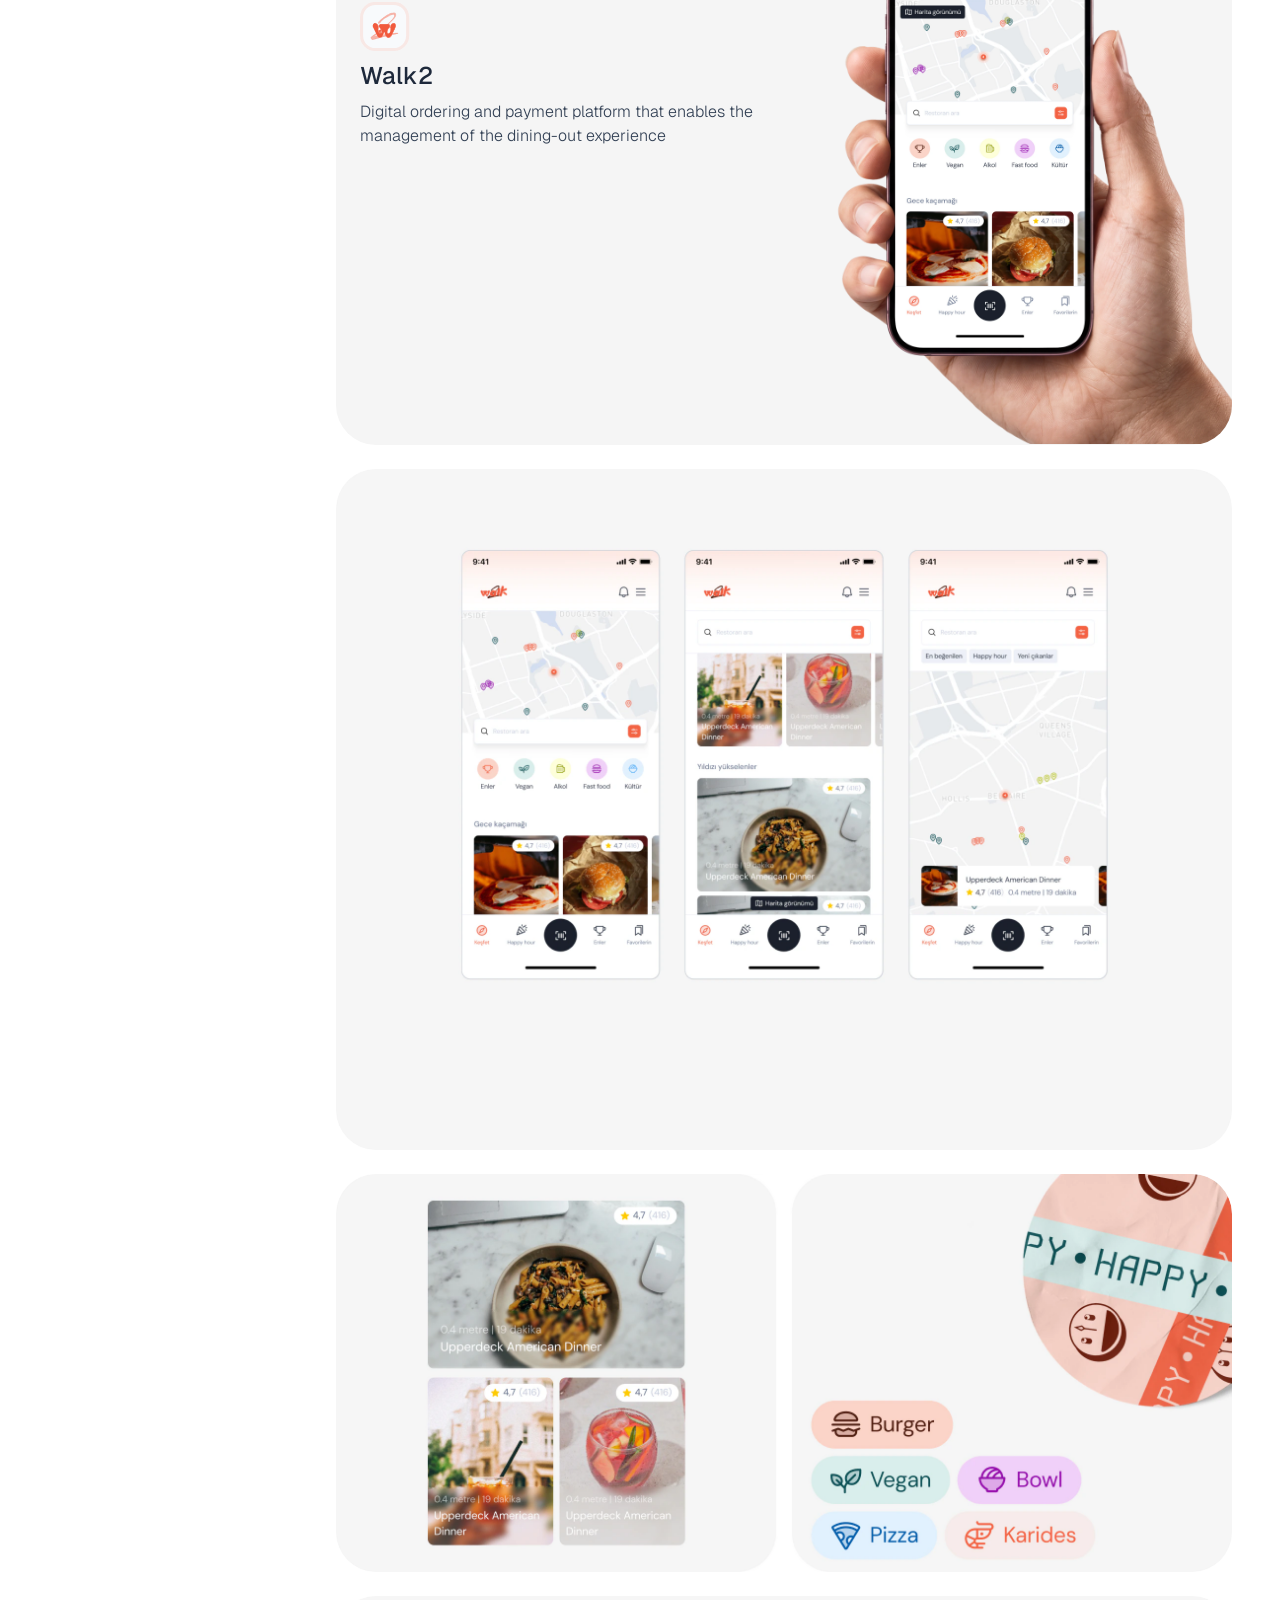
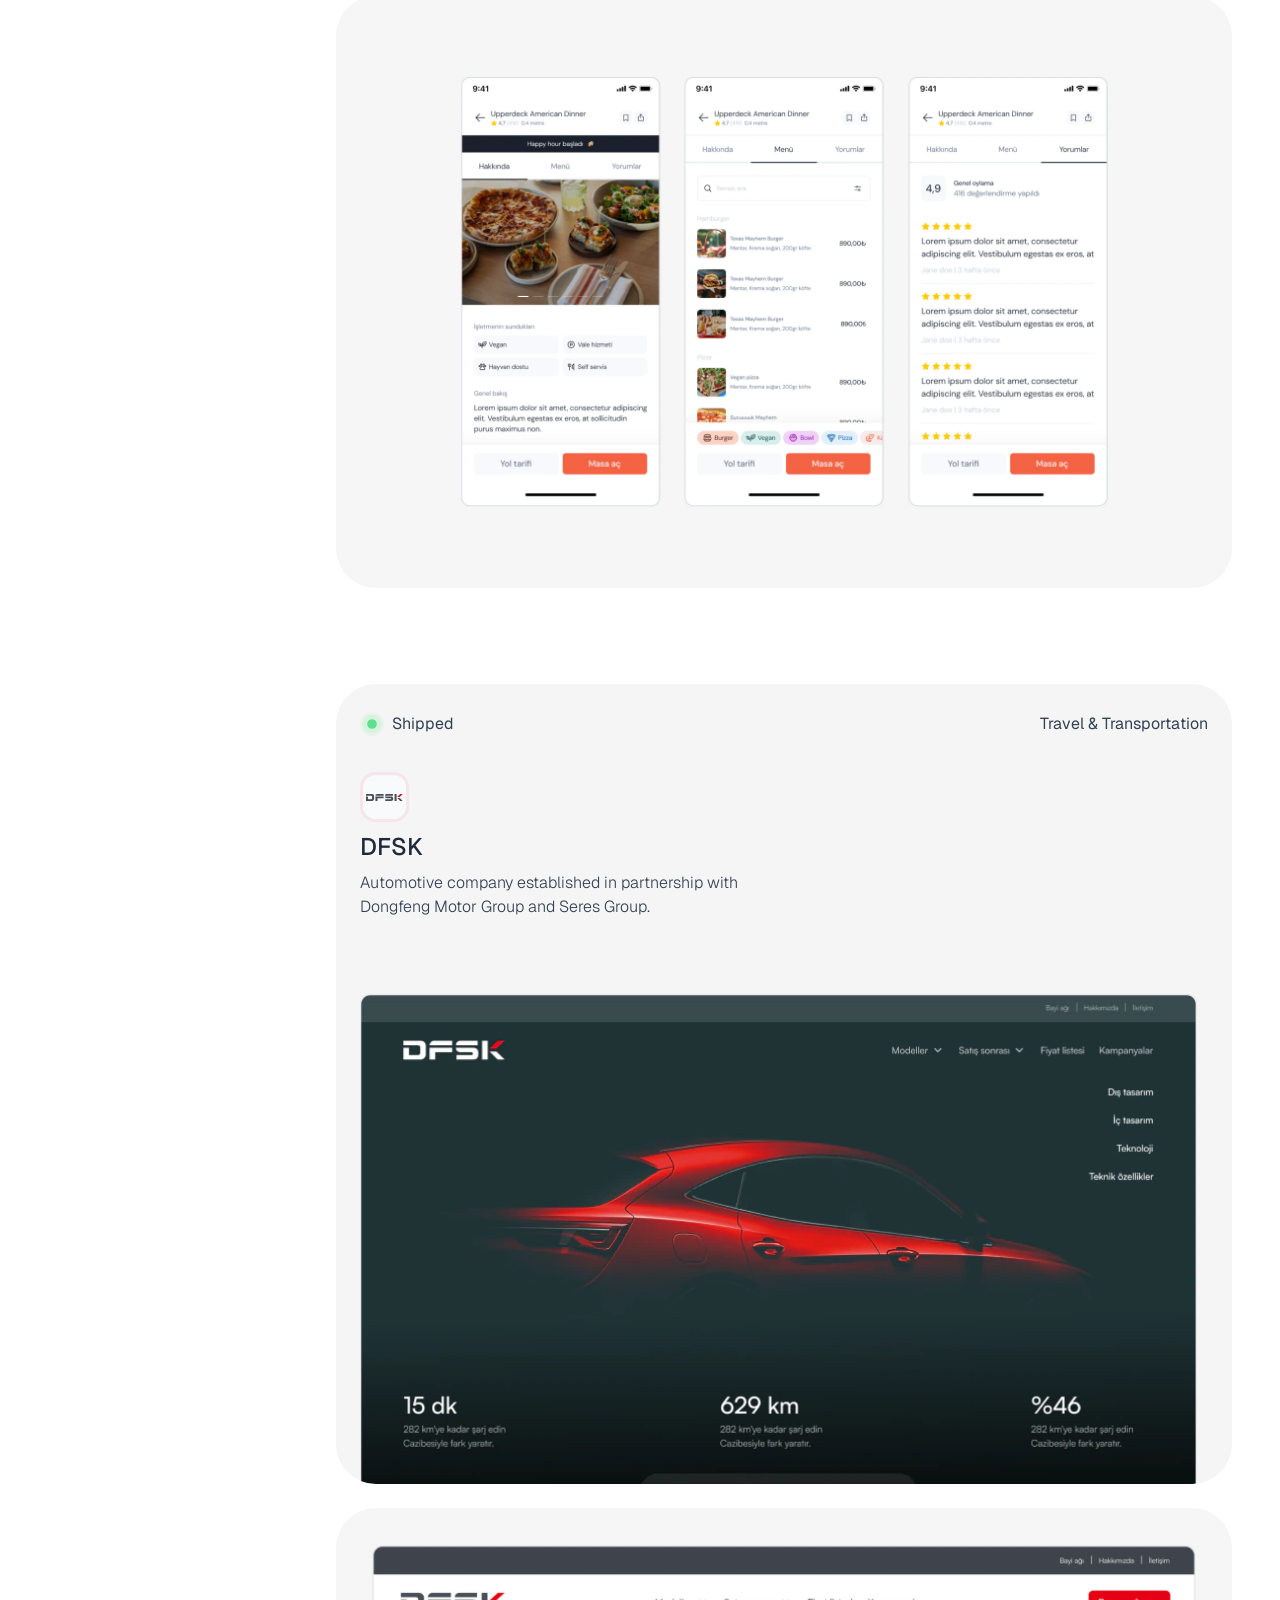
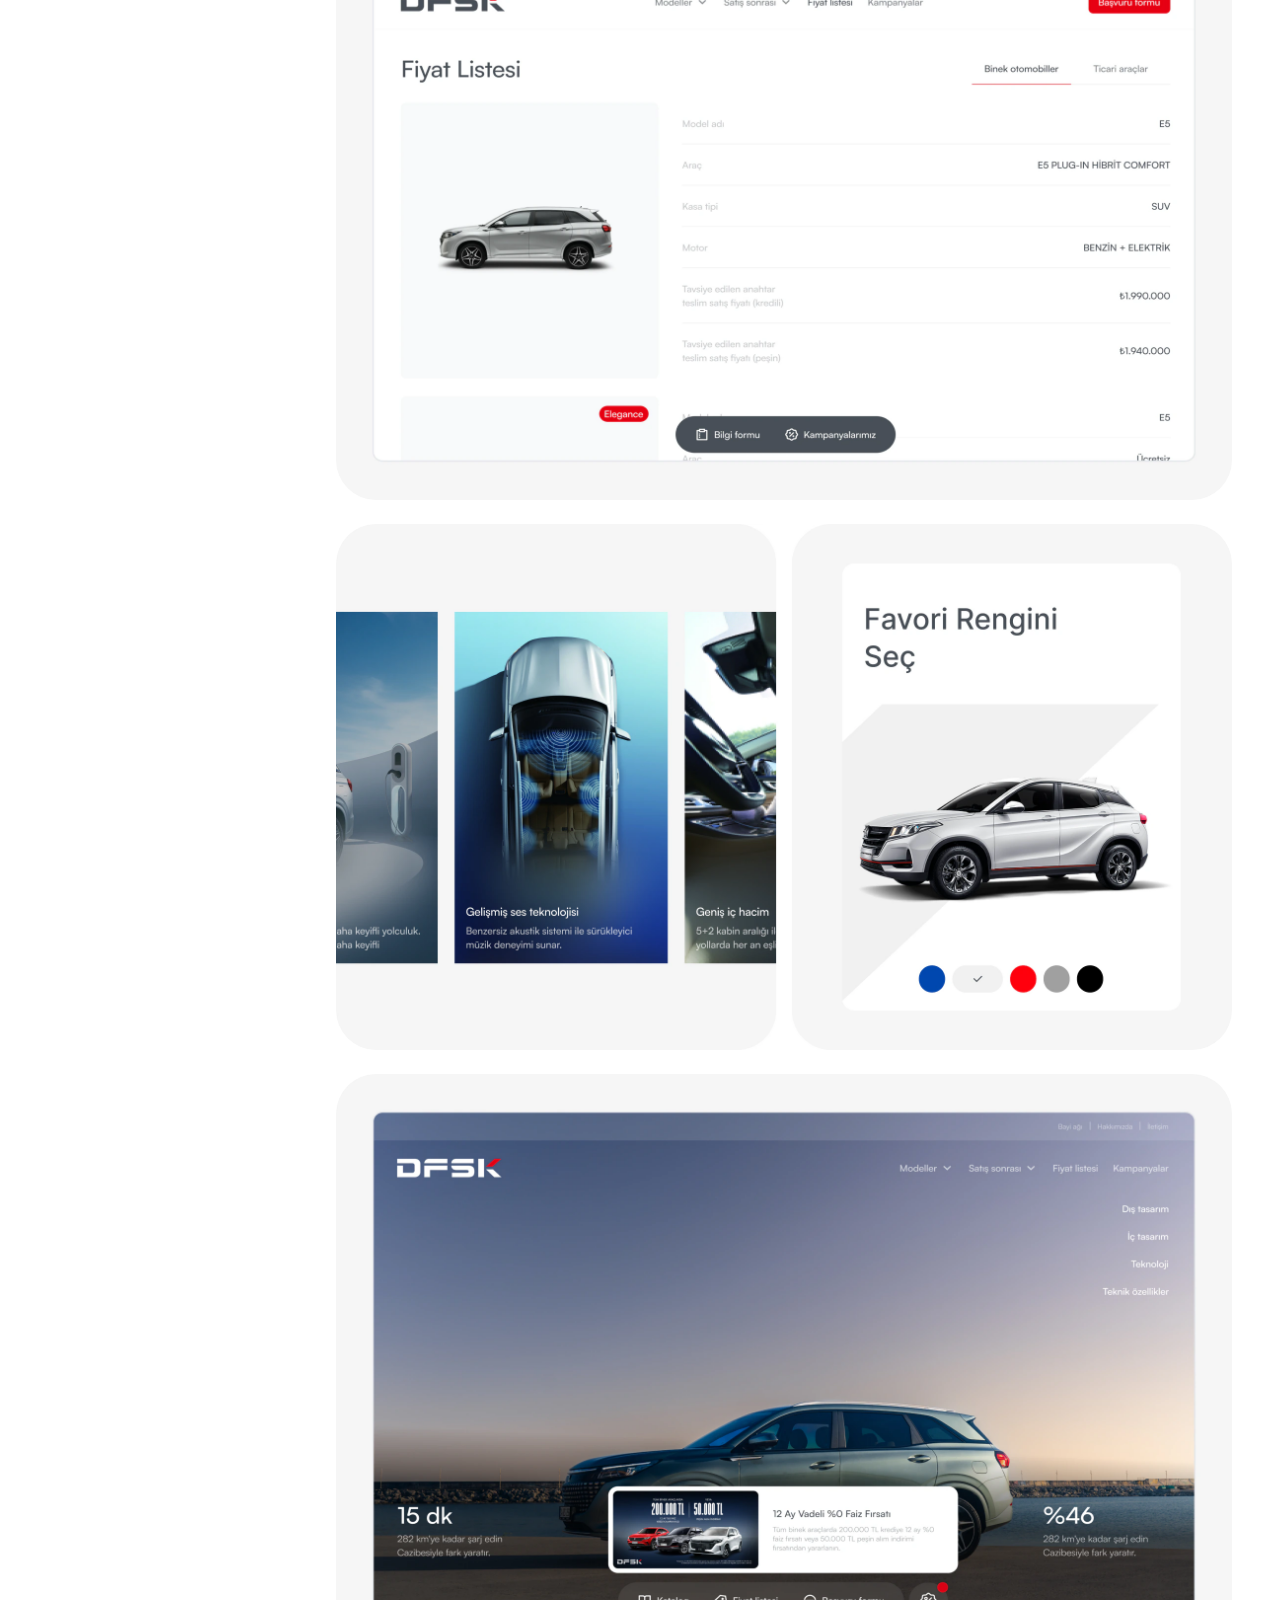
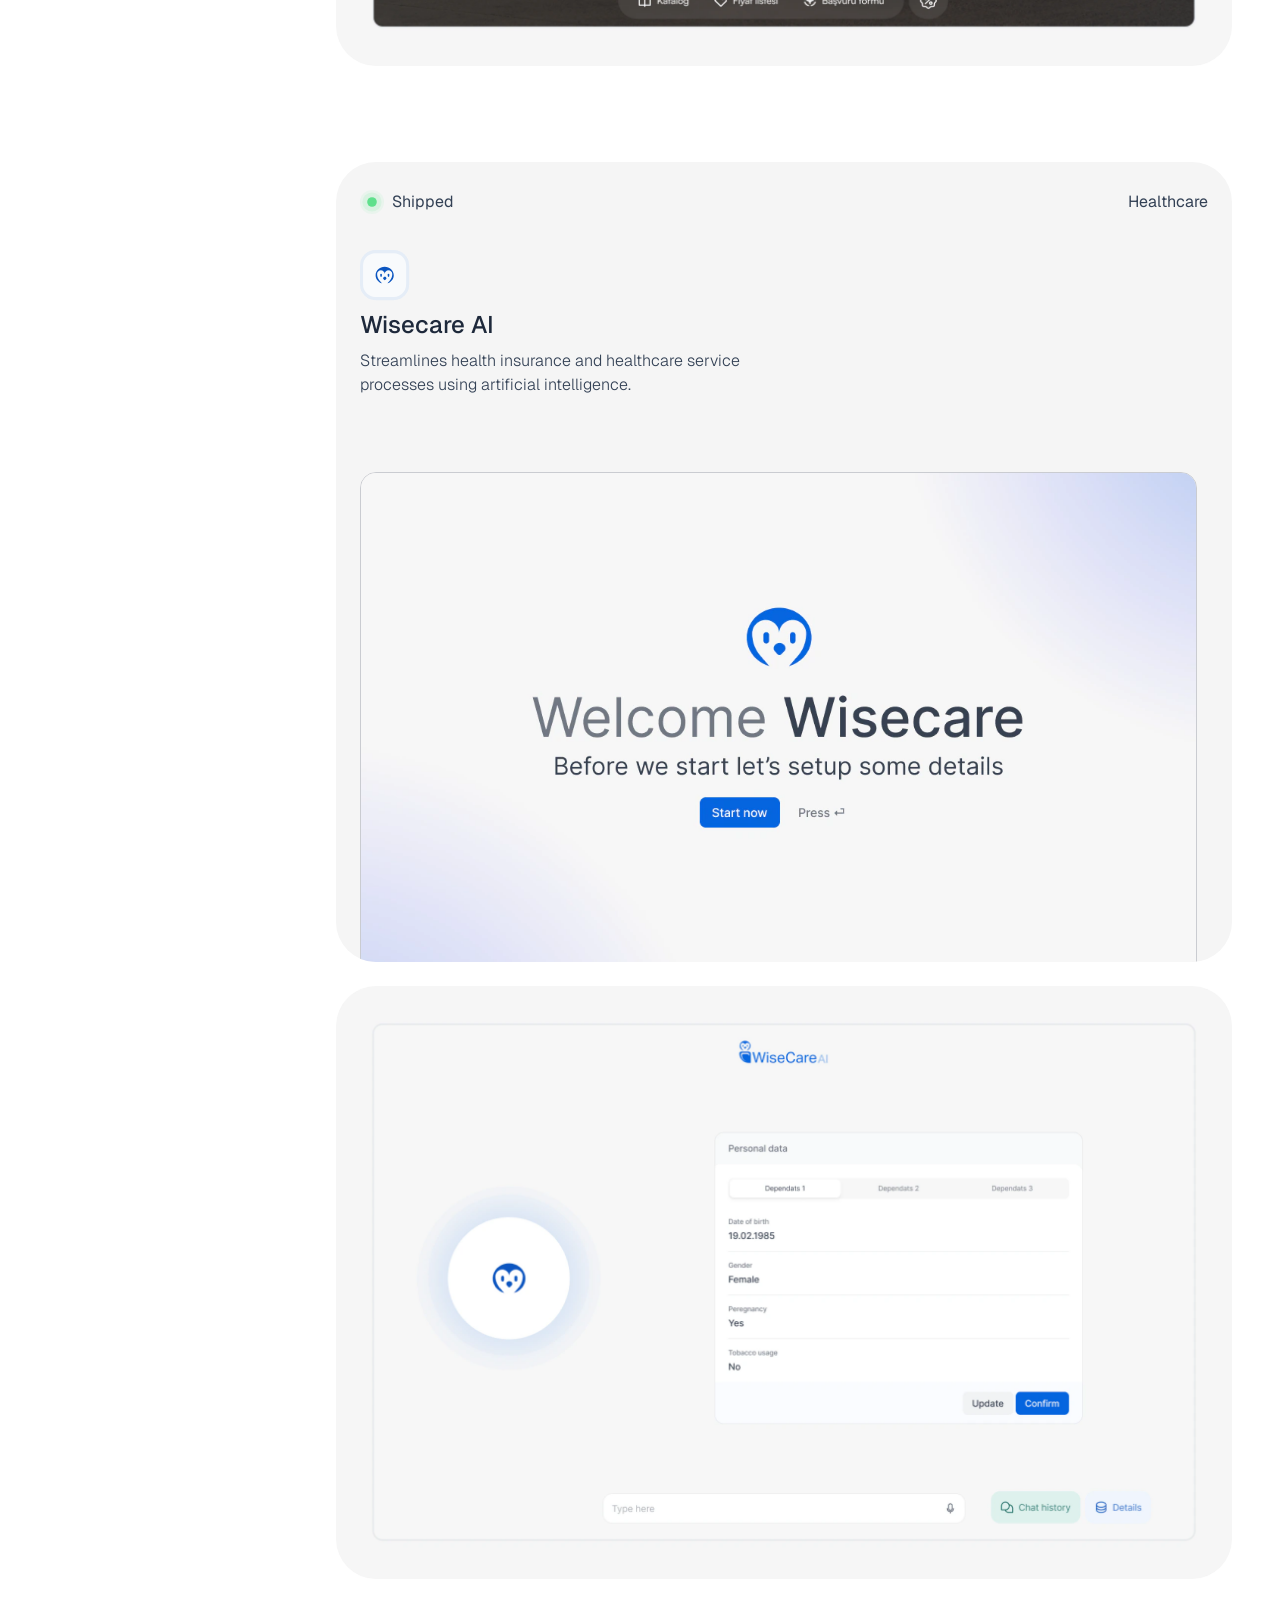
==== commit c8e85dda: "Brighter, slimmer back-to-top progress ring (#4CFF9E, 2px) Co-Authored-By: Claude Opus 5.5 <noreply@" ====
--- a/index.html
+++ b/index.html
@@ -74,8 +74,8 @@
       </div>
       <button type="button" class="nav-top" aria-label="Back to top" tabindex="-1">
         <svg class="nav-progress" viewBox="0 0 44 44" aria-hidden="true">
-          <rect class="track" x="1.5" y="1.5" width="41" height="41" rx="12.5"/>
-          <rect class="bar" x="1.5" y="1.5" width="41" height="41" rx="12.5" pathLength="100"/>
+          <rect class="track" x="1" y="1" width="42" height="42" rx="13"/>
+          <rect class="bar" x="1" y="1" width="42" height="42" rx="13" pathLength="100"/>
         </svg>
         <img src="assets/icons/nav-up.svg" alt="" width="18" height="18">
       </button>
--- a/assets/css/site.css
+++ b/assets/css/site.css
@@ -214,9 +214,9 @@
 }
 .nav-top img { width: 18px; height: 18px; transition: transform 200ms var(--ease-out); }
 .nav-progress { position: absolute; inset: 0; width: 100%; height: 100%; overflow: visible; }
-.nav-progress rect { fill: none; stroke-width: 3; }
+.nav-progress rect { fill: none; stroke-width: 2; }
 .nav-progress .track { stroke: none; } /* the button stroke is the track */
-.nav-progress .bar { stroke: #98ffc7; stroke-dasharray: 100; stroke-dashoffset: 100; stroke-linecap: round; }
+.nav-progress .bar { stroke: #4cff9e; stroke-dasharray: 100; stroke-dashoffset: 100; stroke-linecap: round; }
 @media (hover: hover) and (pointer: fine) {
   .nav-top:hover img { transform: translateY(-2px); }
 }
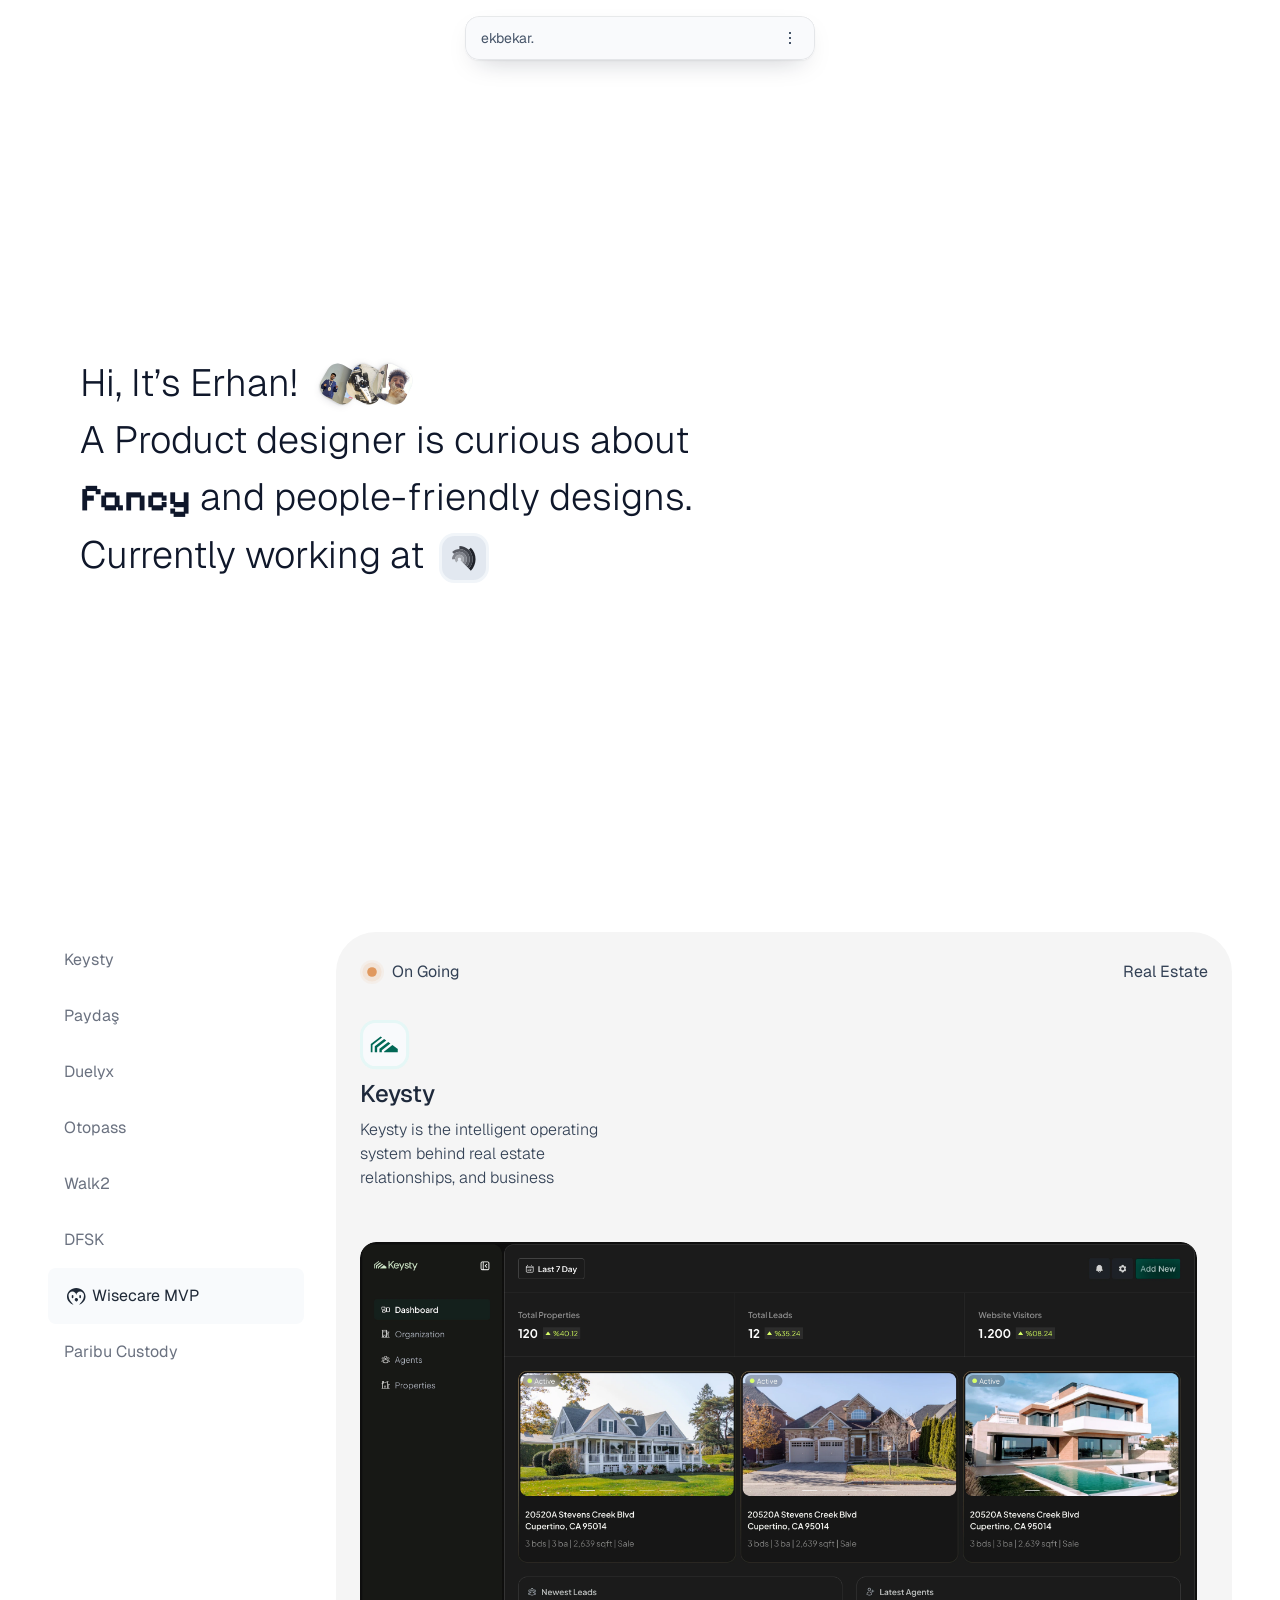
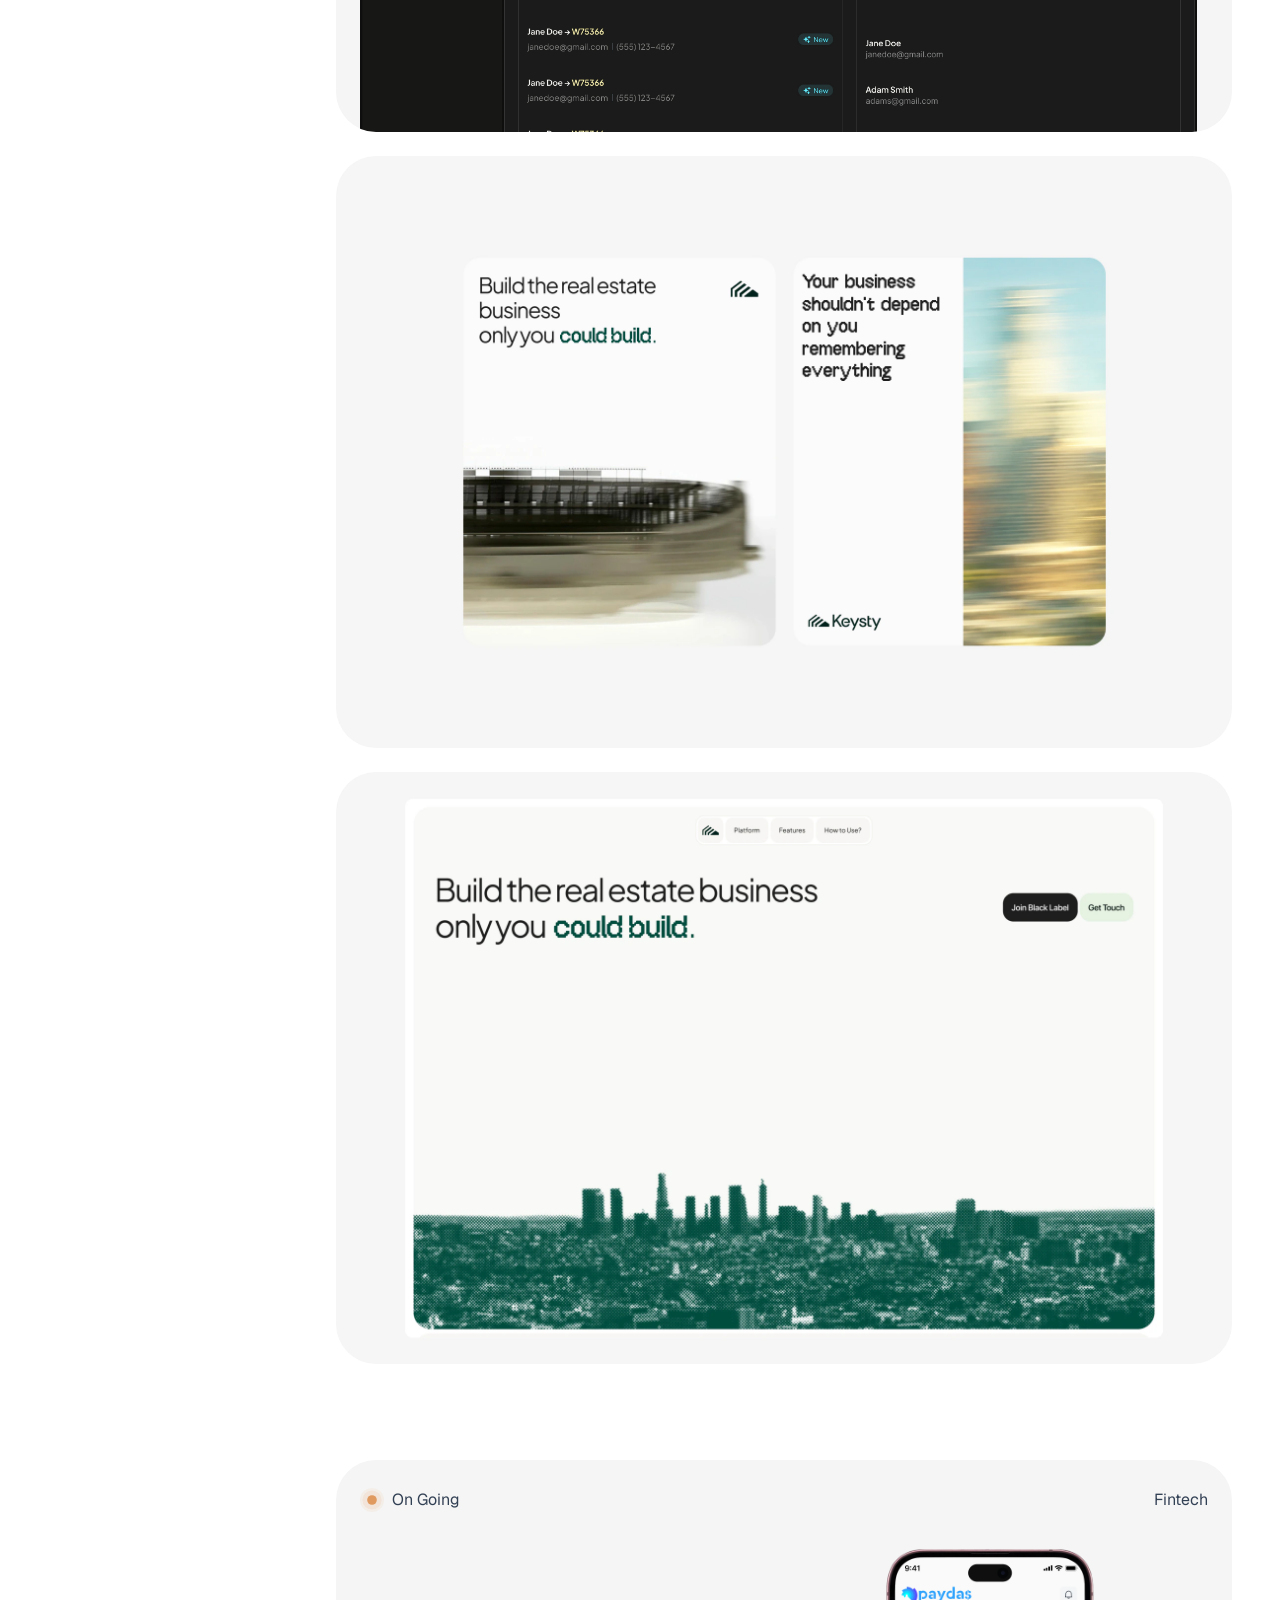
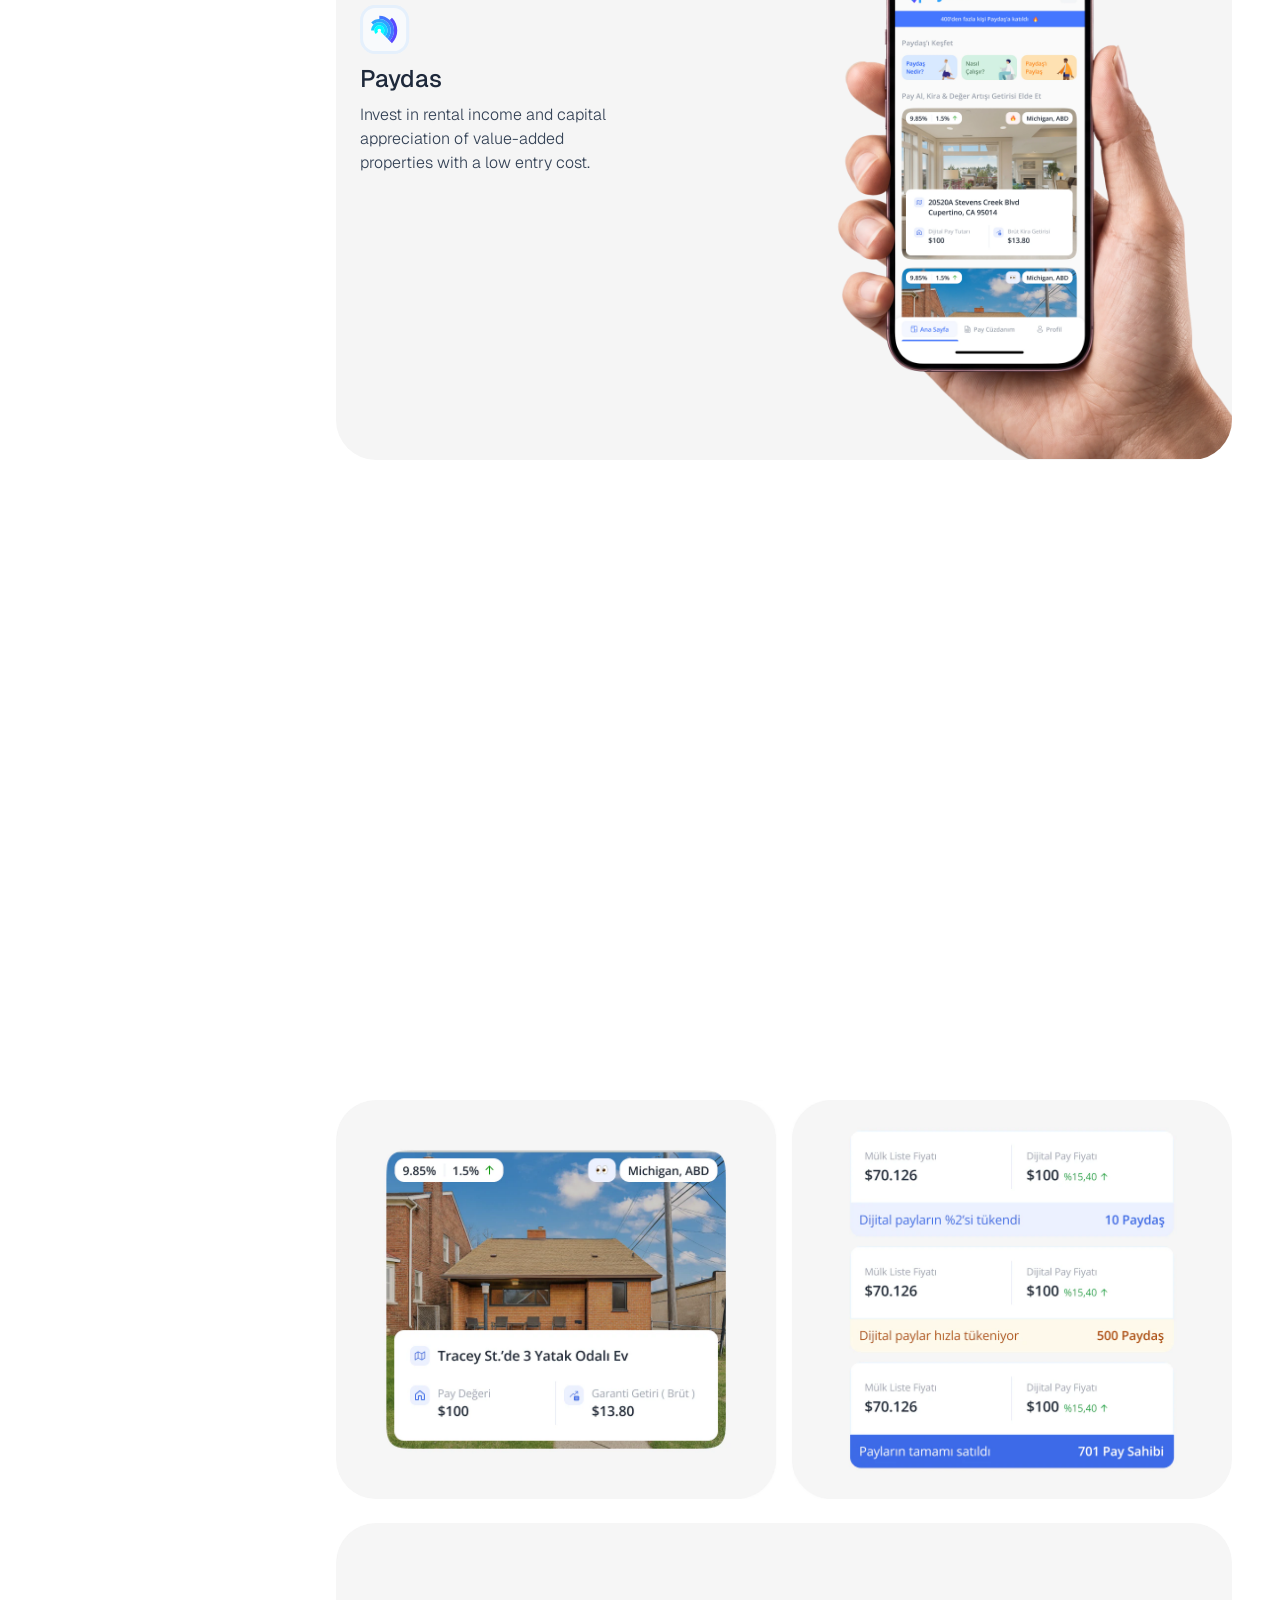
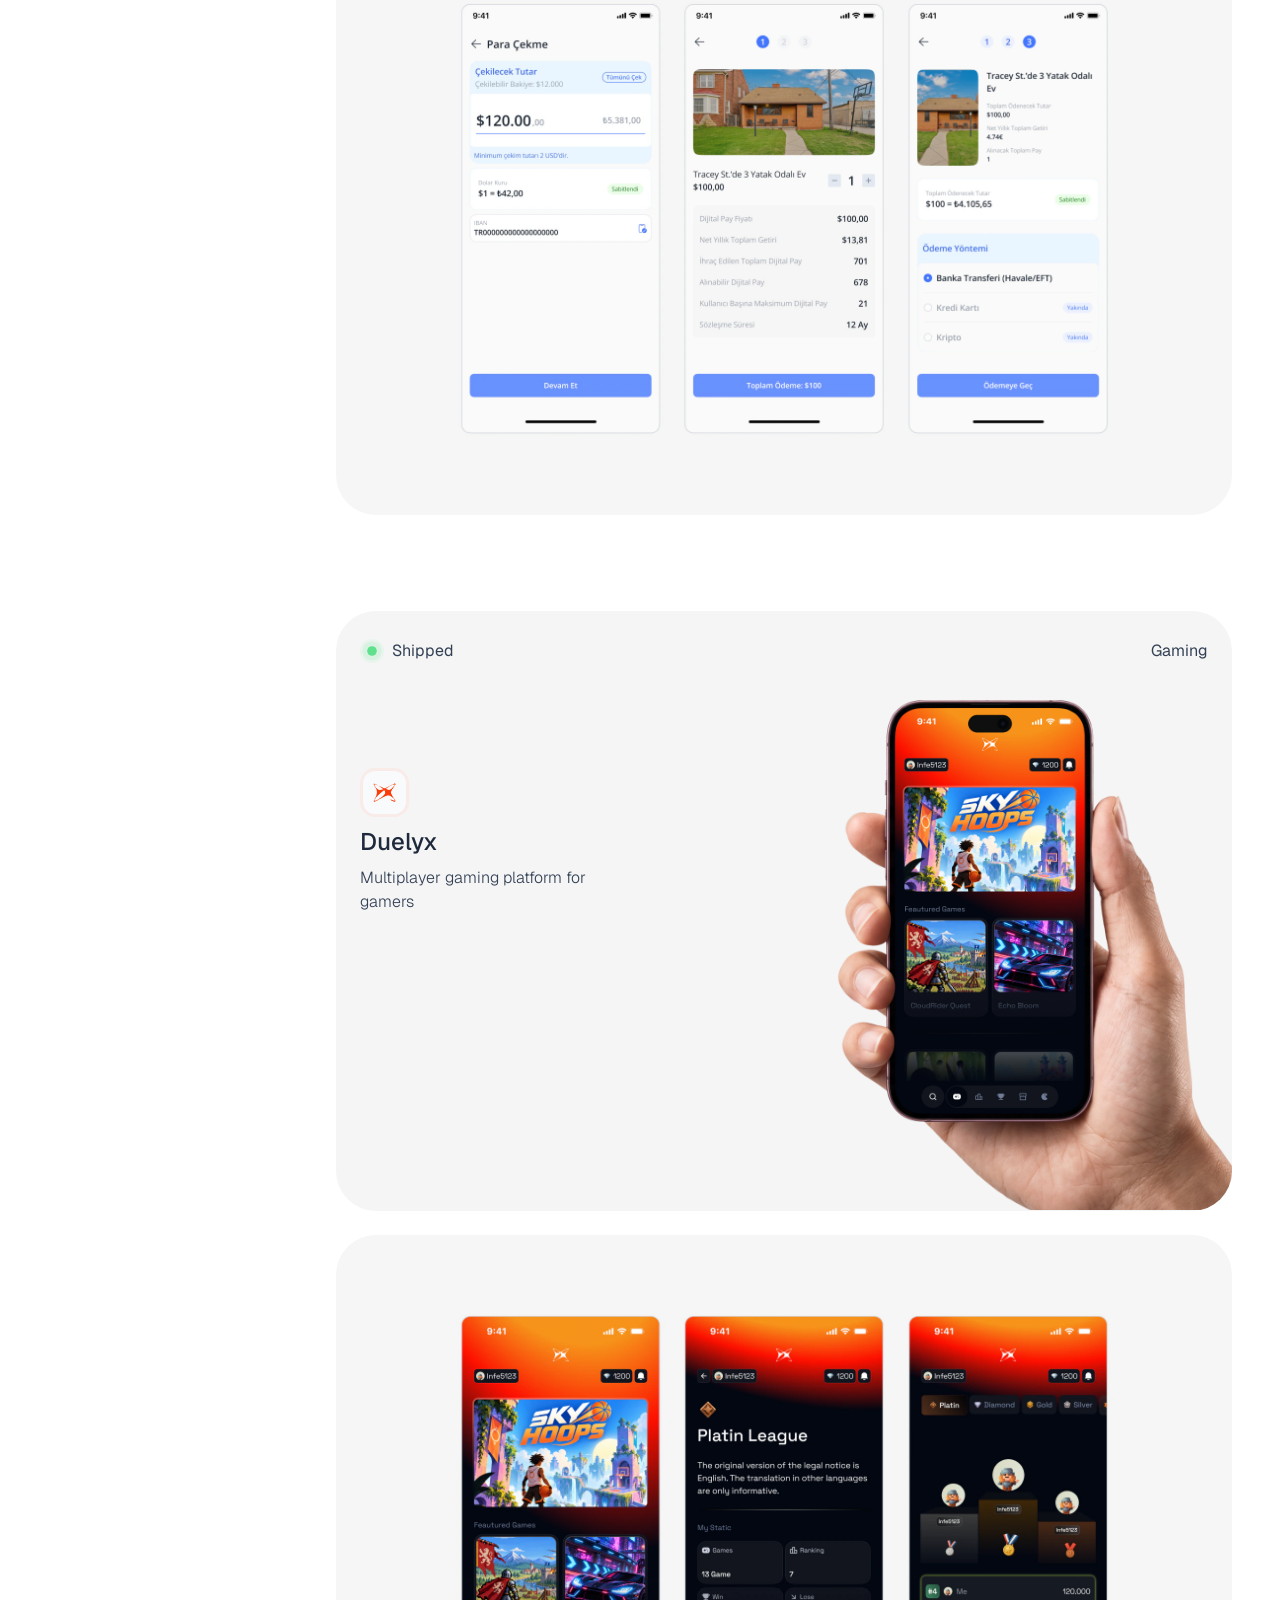
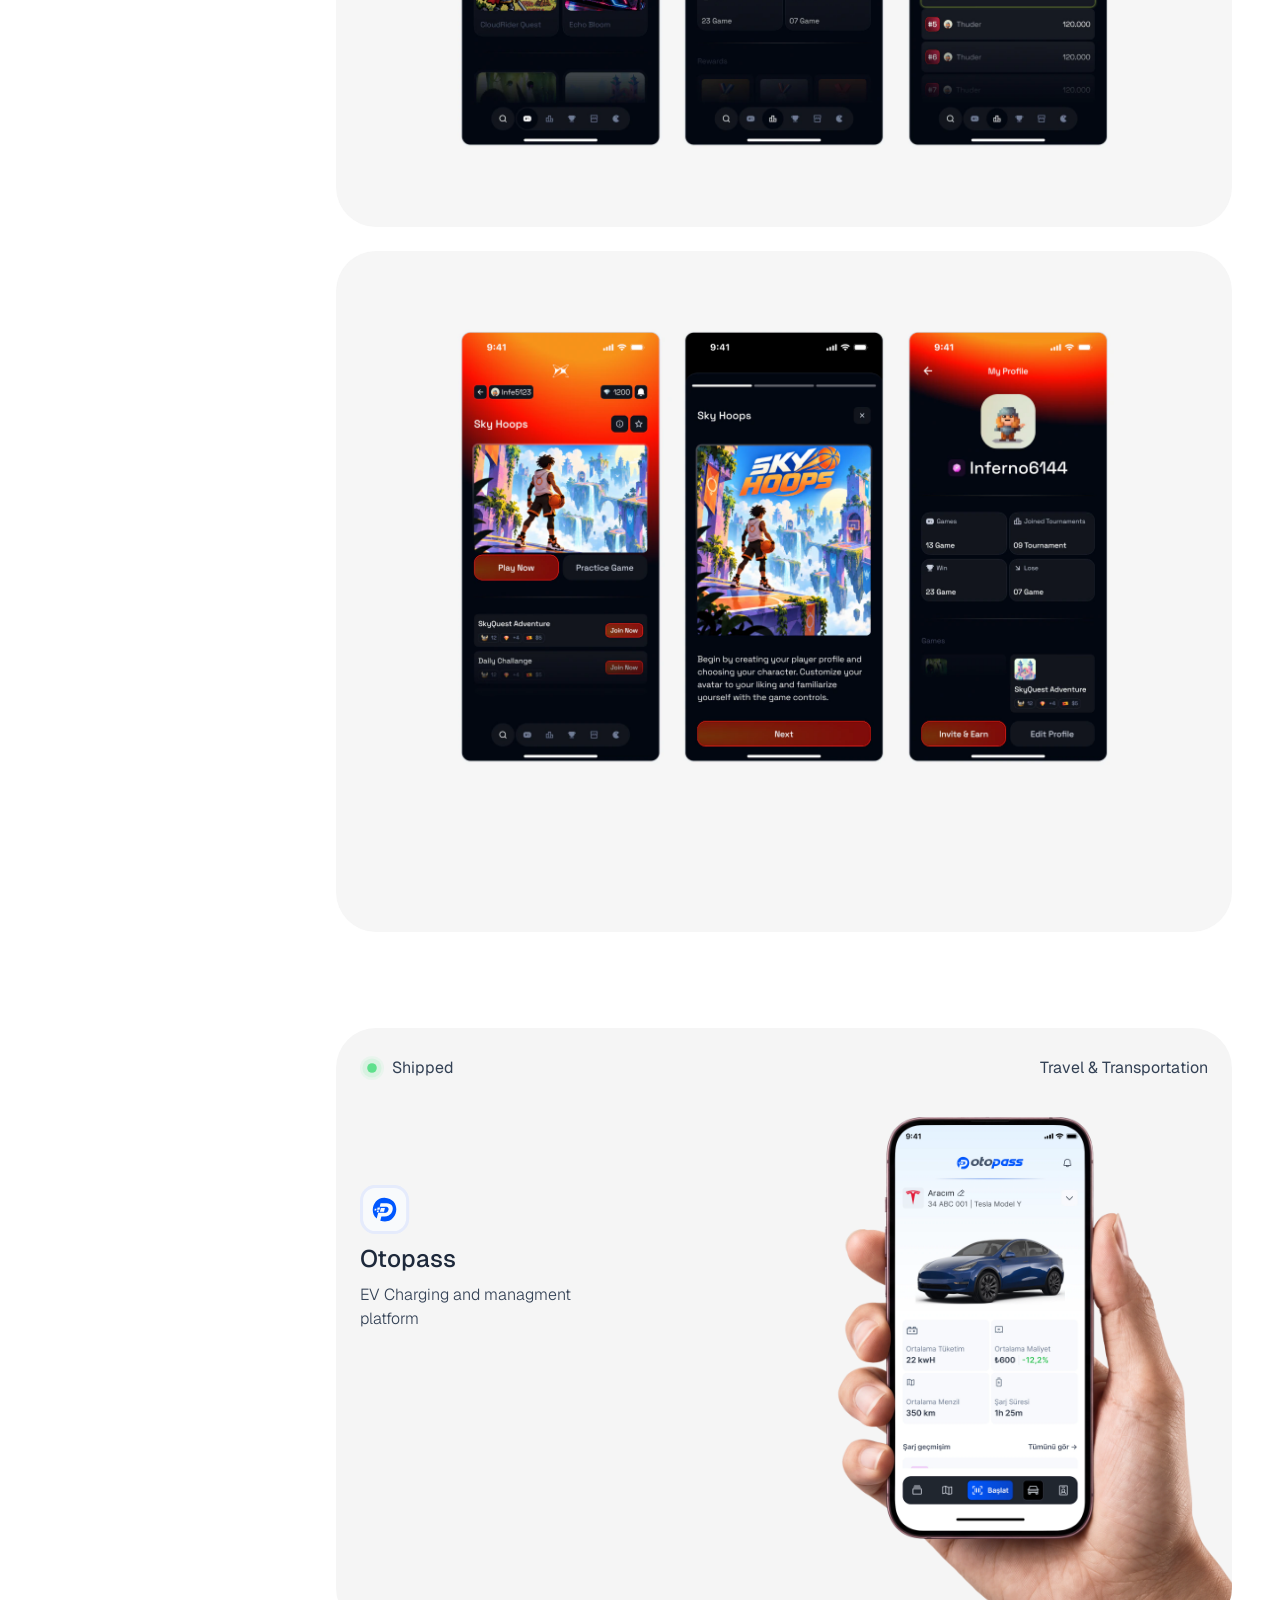
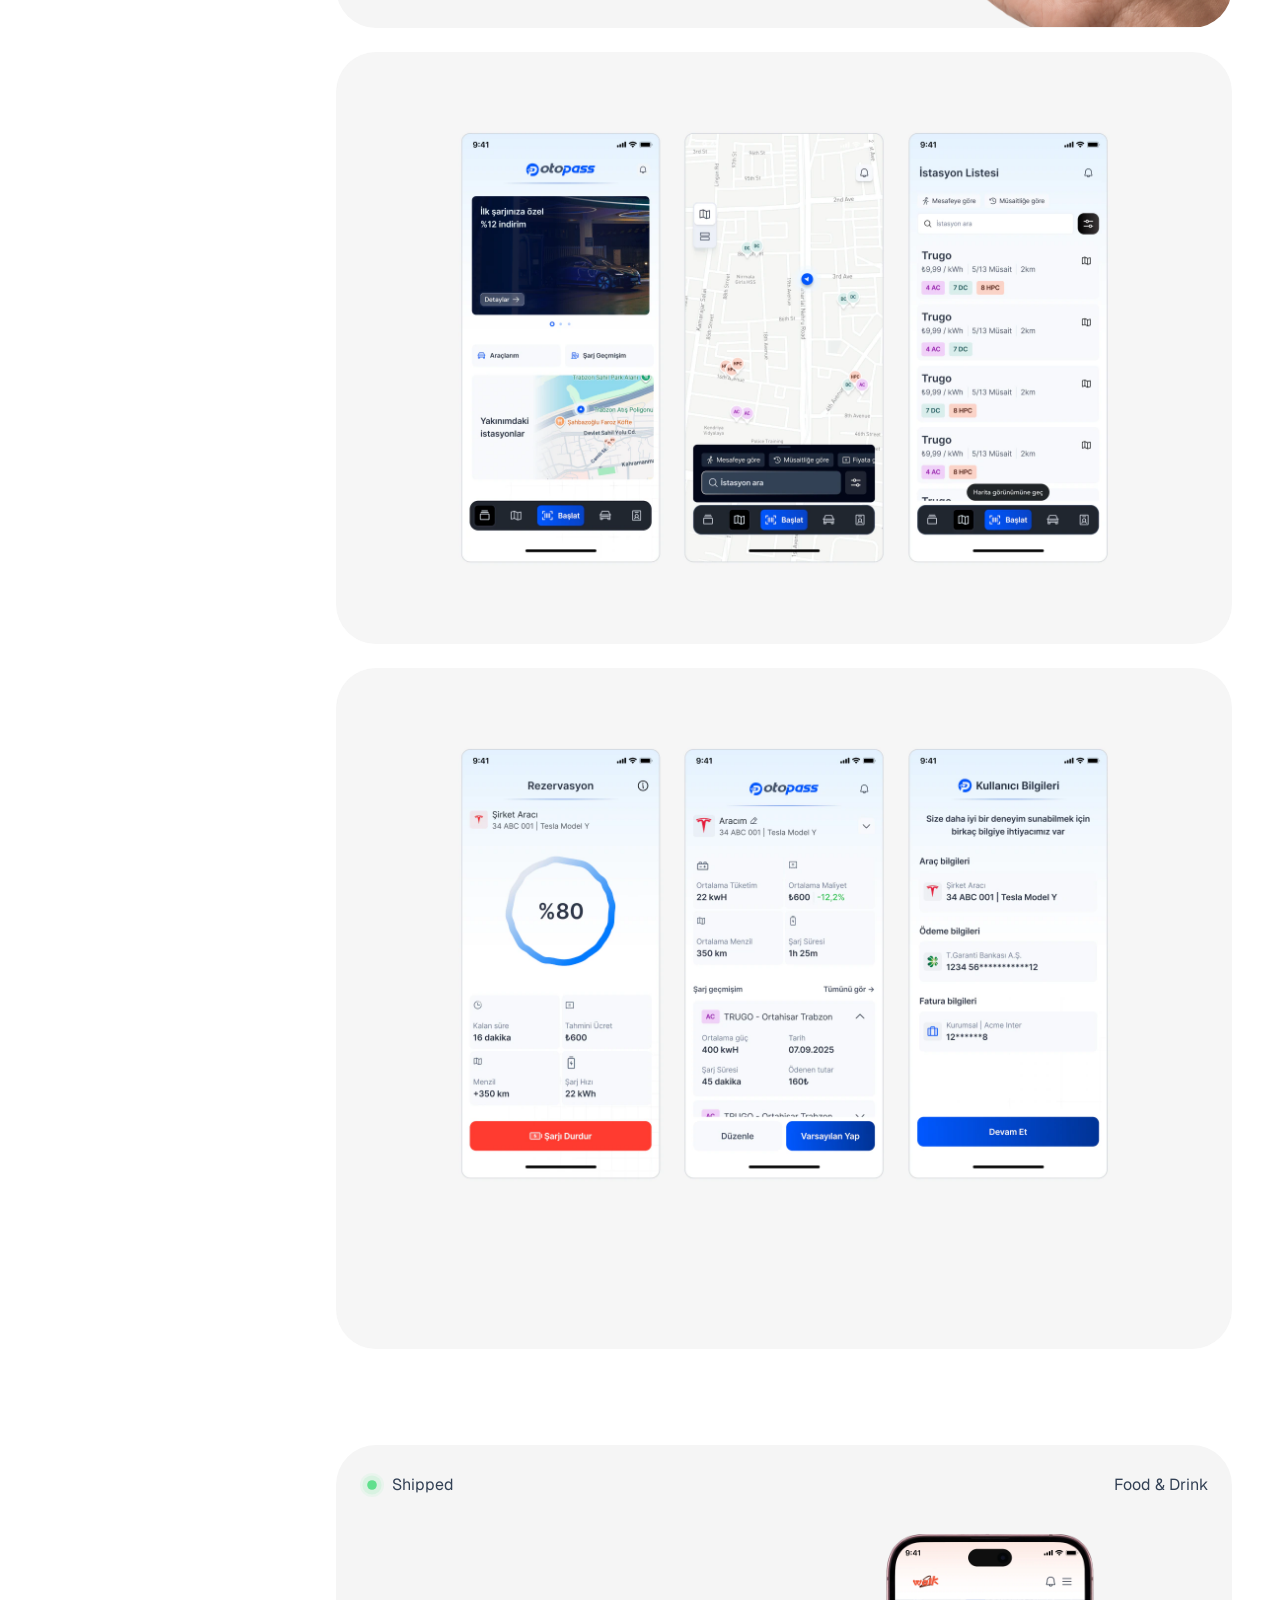
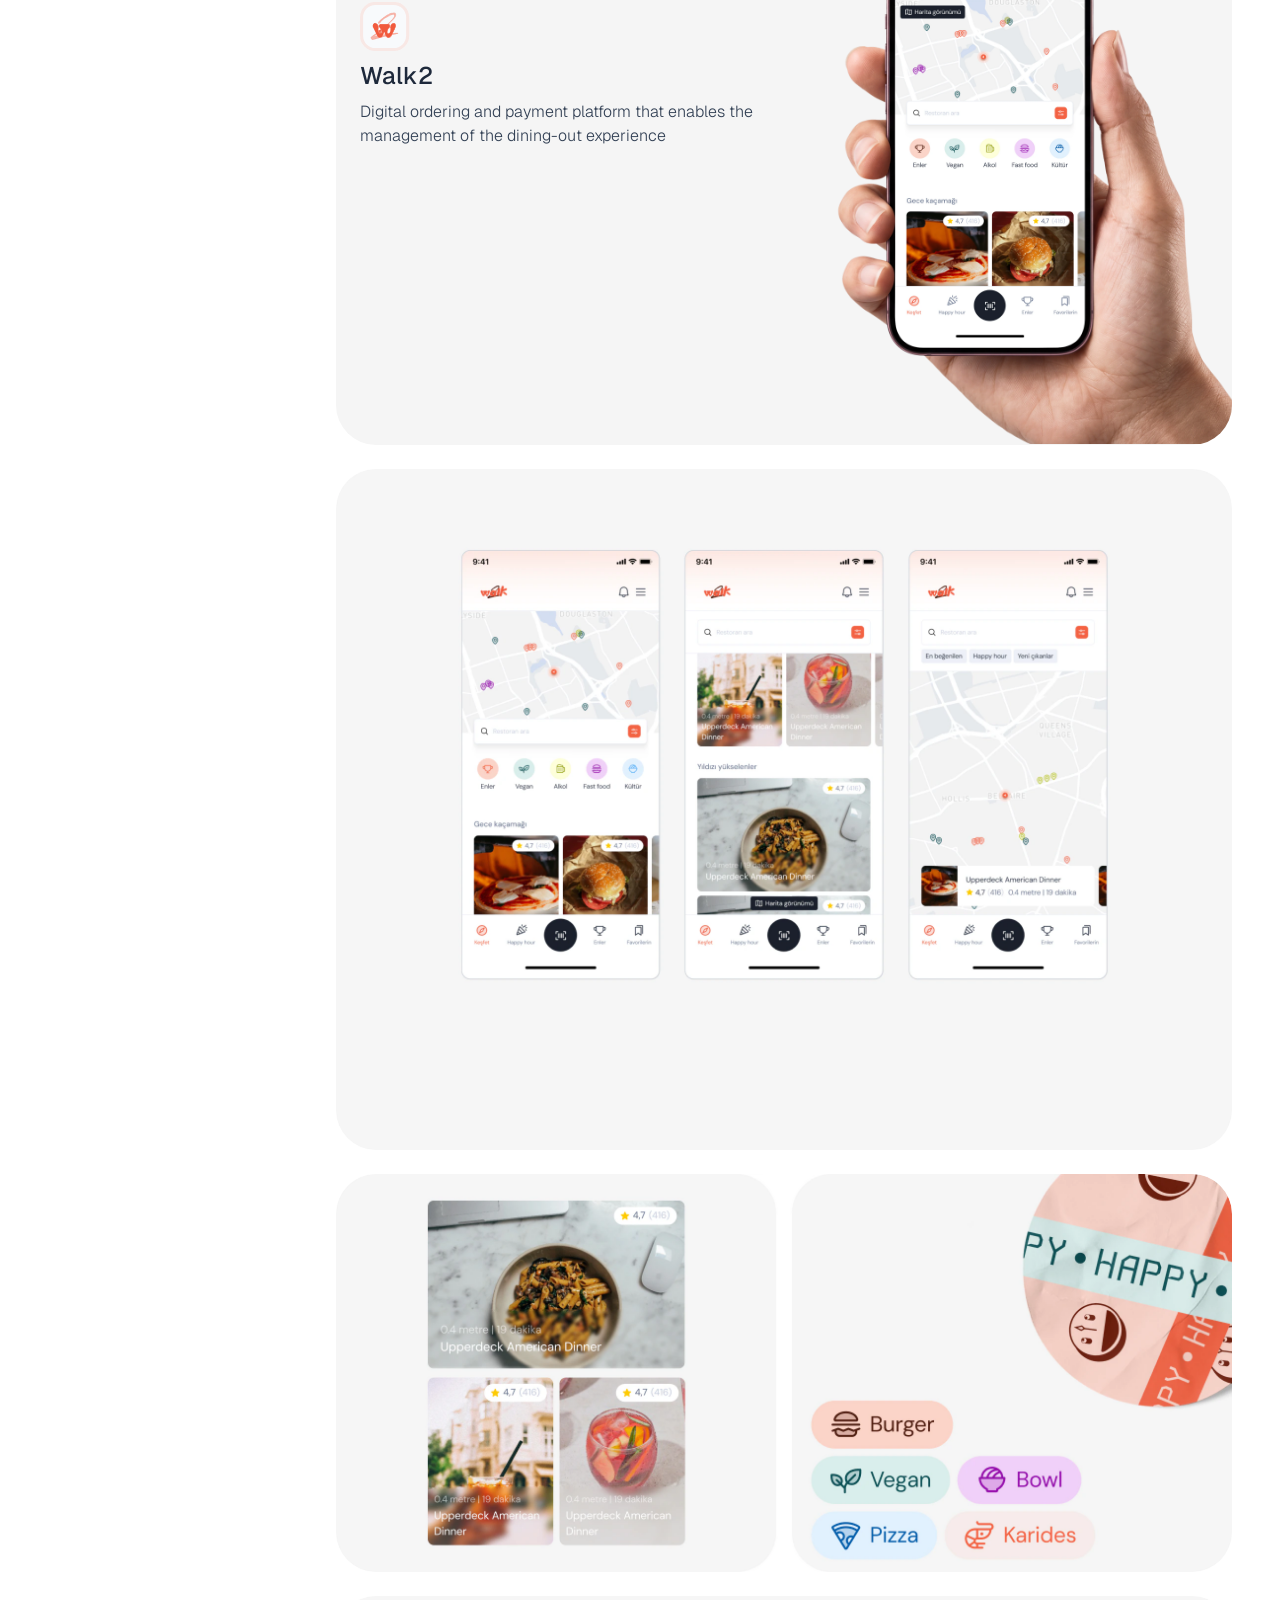
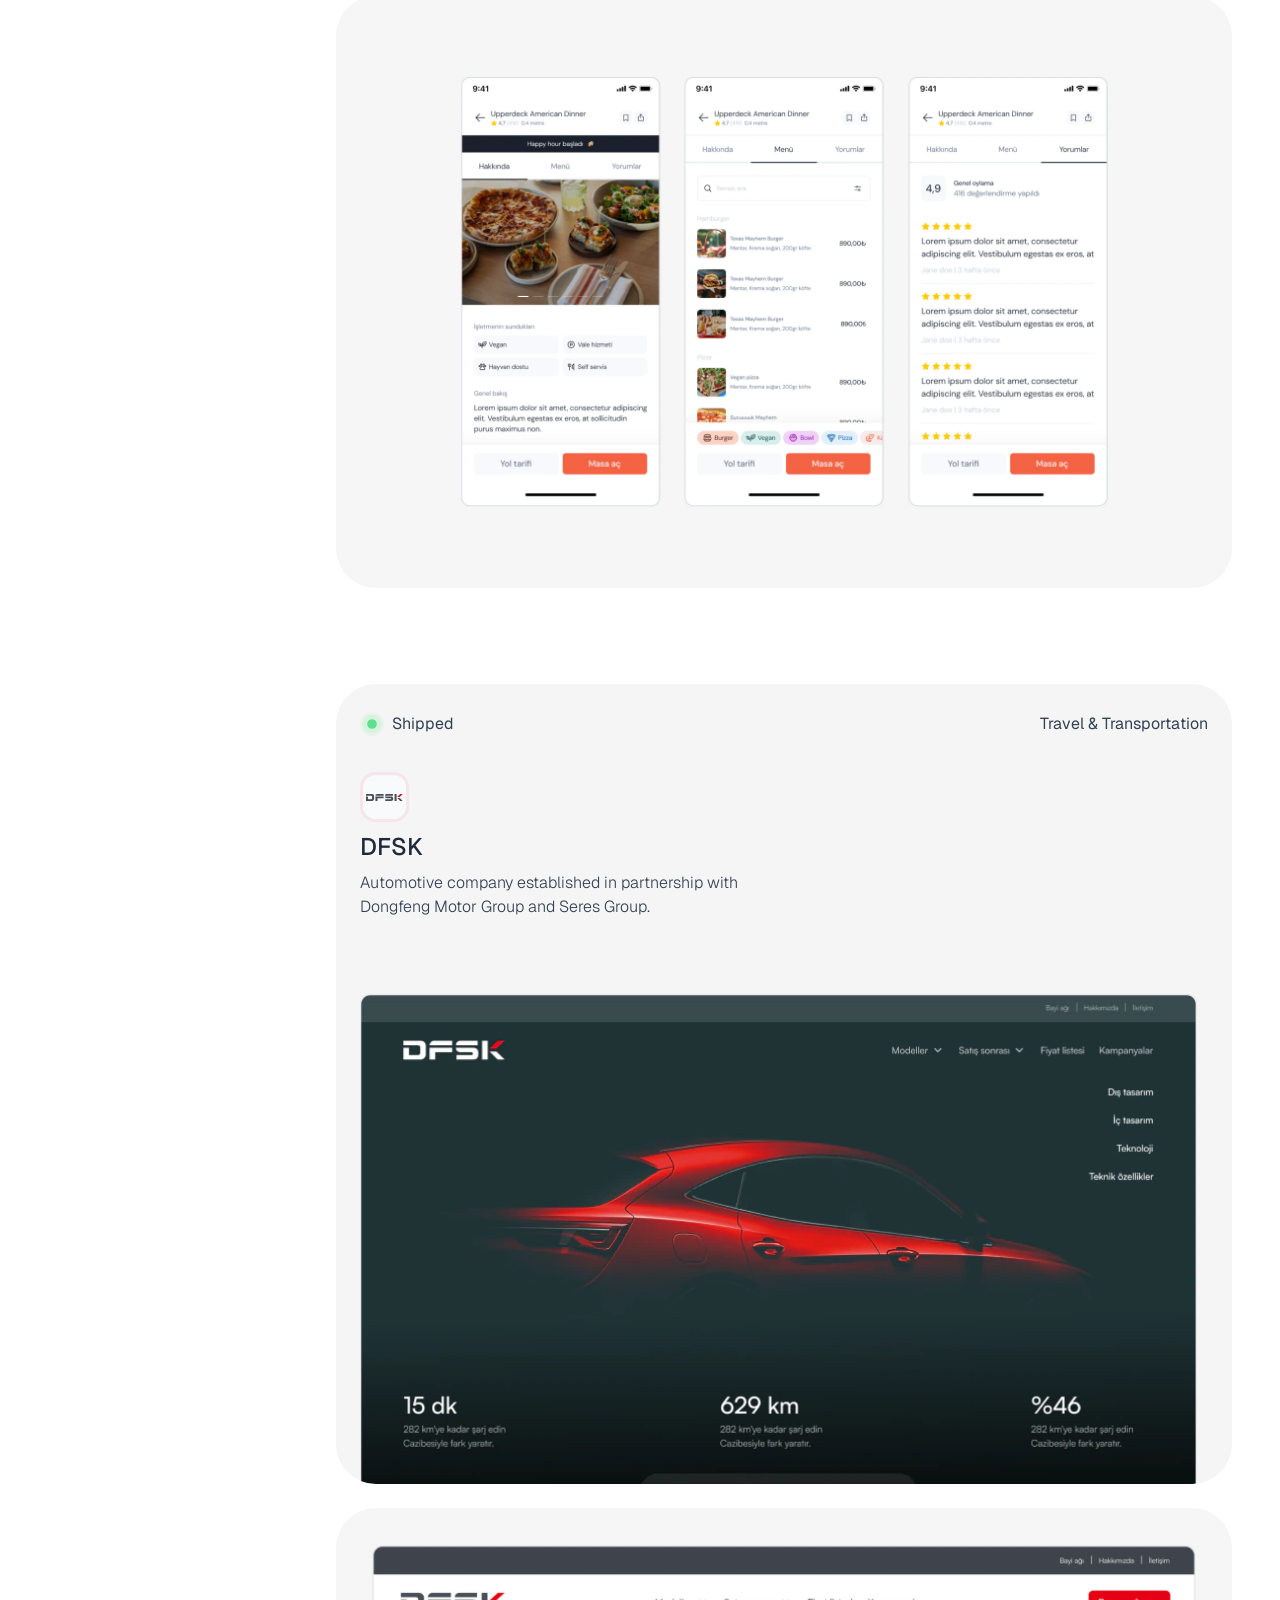
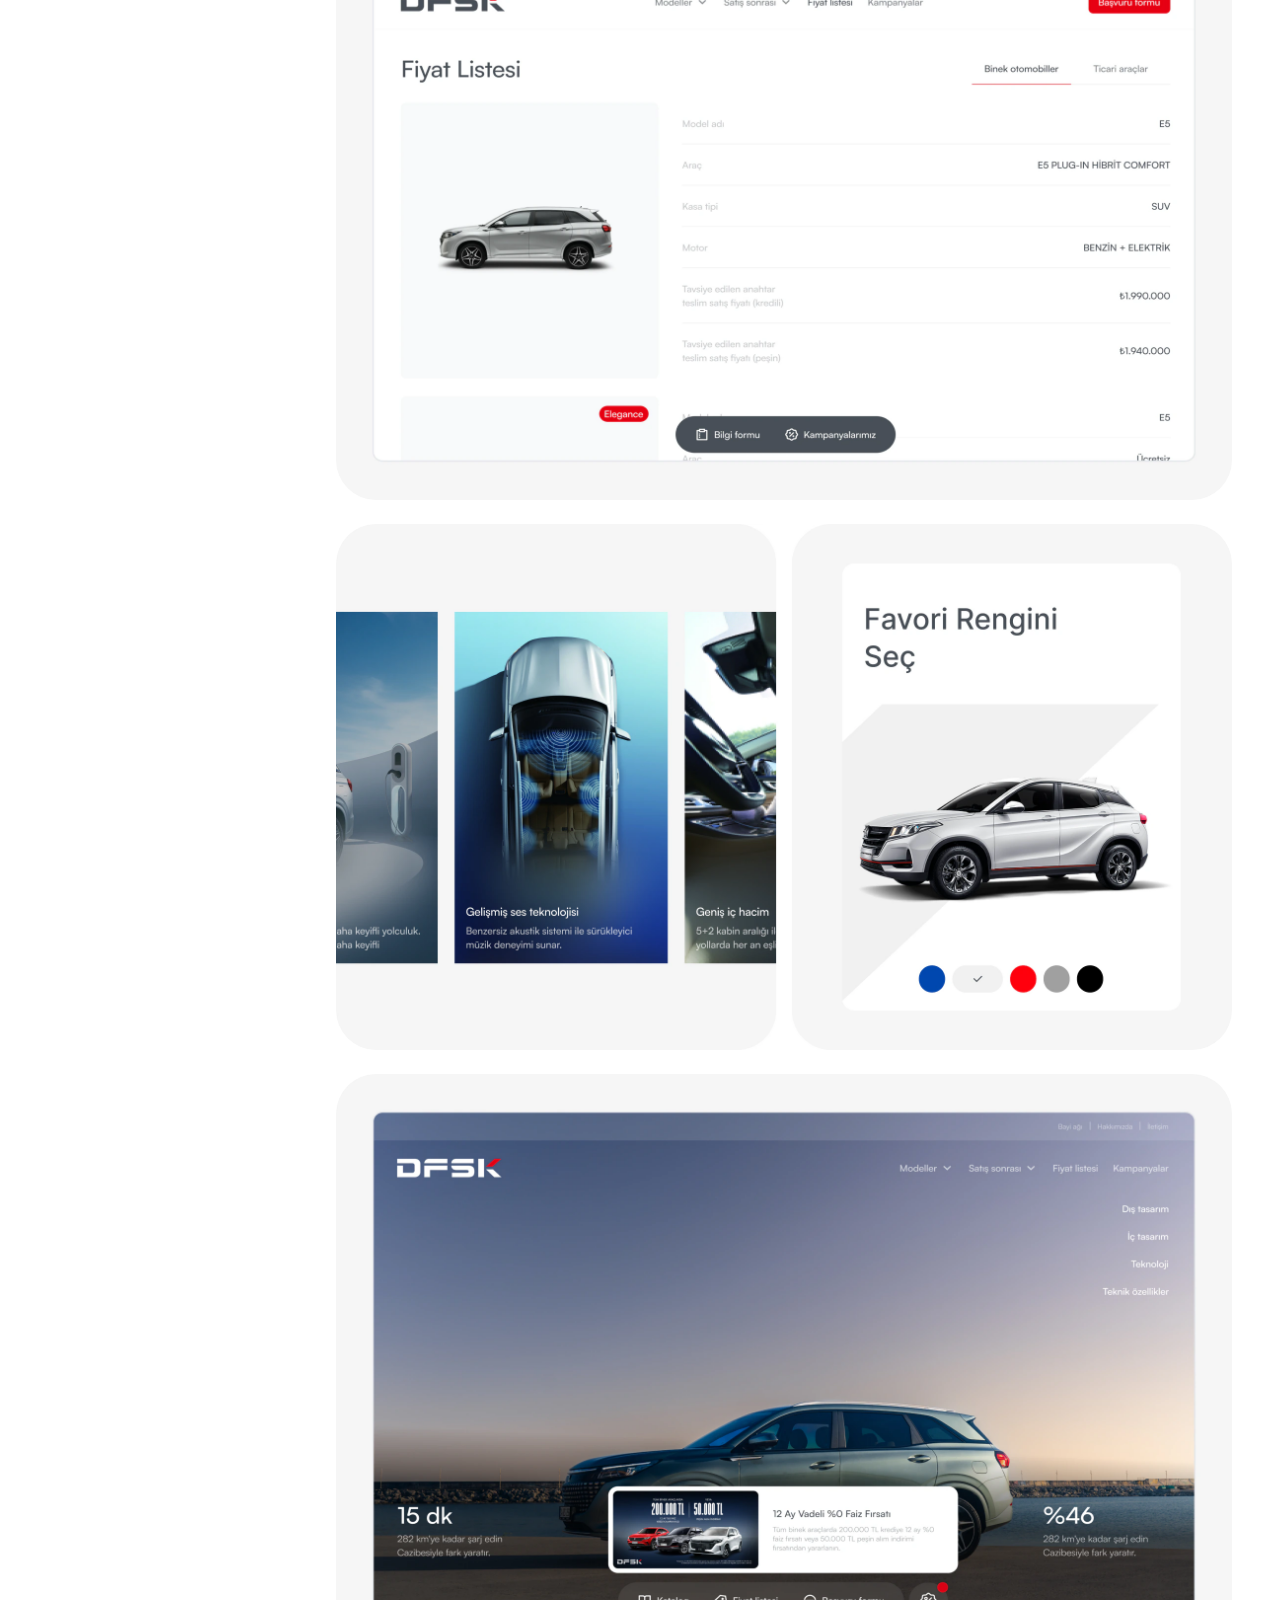
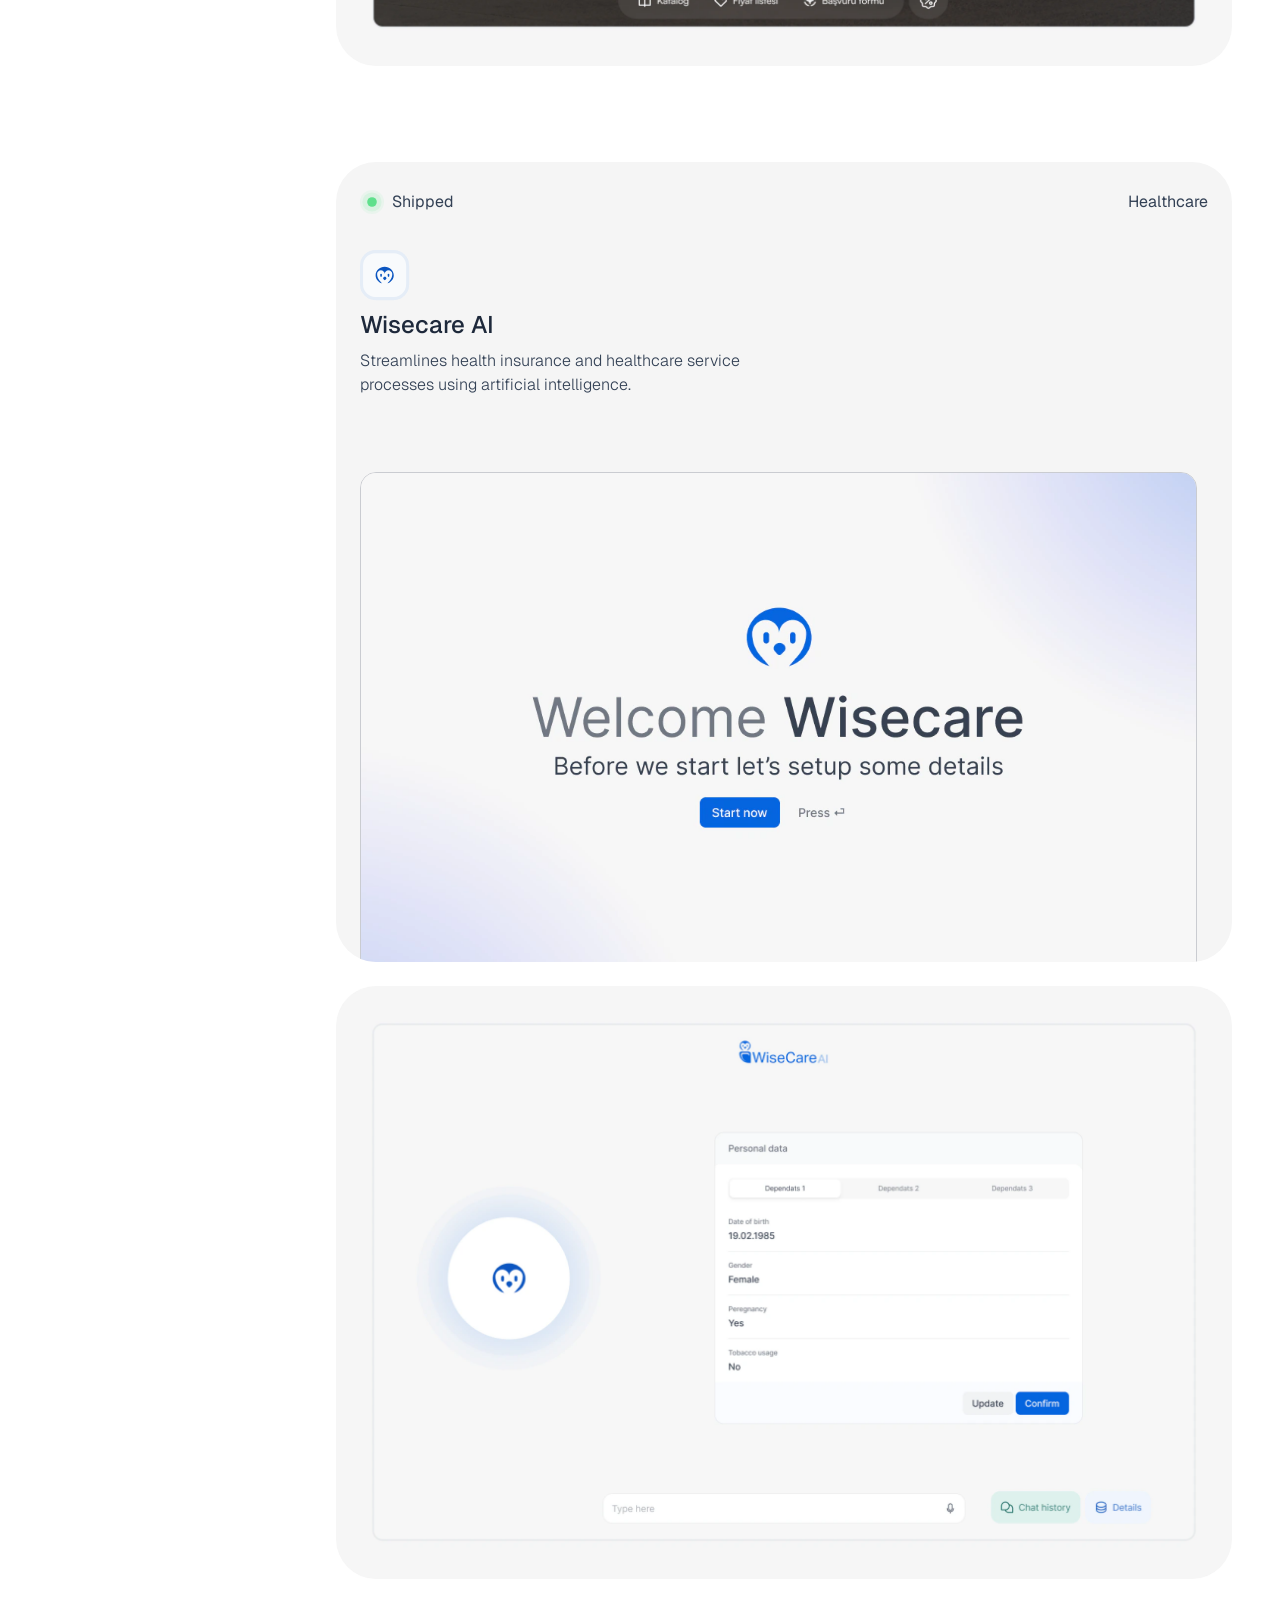
==== commit fd0aaf8d: "Add light and dark favicons Dark mark for light browser themes, white mark for dark ones.  Co-Author" ====
--- a/index.html
+++ b/index.html
@@ -4,6 +4,10 @@
   <meta charset="utf-8">
   <meta name="viewport" content="width=device-width, initial-scale=1">
   <title>Erhan Kucukbekar — Product Designer</title>
+  <!-- Favicon: dark mark on light browser themes, white mark on dark ones (first line is the fallback) -->
+  <link rel="icon" type="image/png" href="assets/favicon/favicon-light.png">
+  <link rel="icon" type="image/png" href="assets/favicon/favicon-light.png" media="(prefers-color-scheme: light)">
+  <link rel="icon" type="image/png" href="assets/favicon/favicon-dark.png" media="(prefers-color-scheme: dark)">
   <meta name="description" content="Erhan Kucukbekar is a product designer curious about fancy and people-friendly designs.">
   <link rel="canonical" href="https://ekbekar.co/">
   <meta property="og:type" content="website">
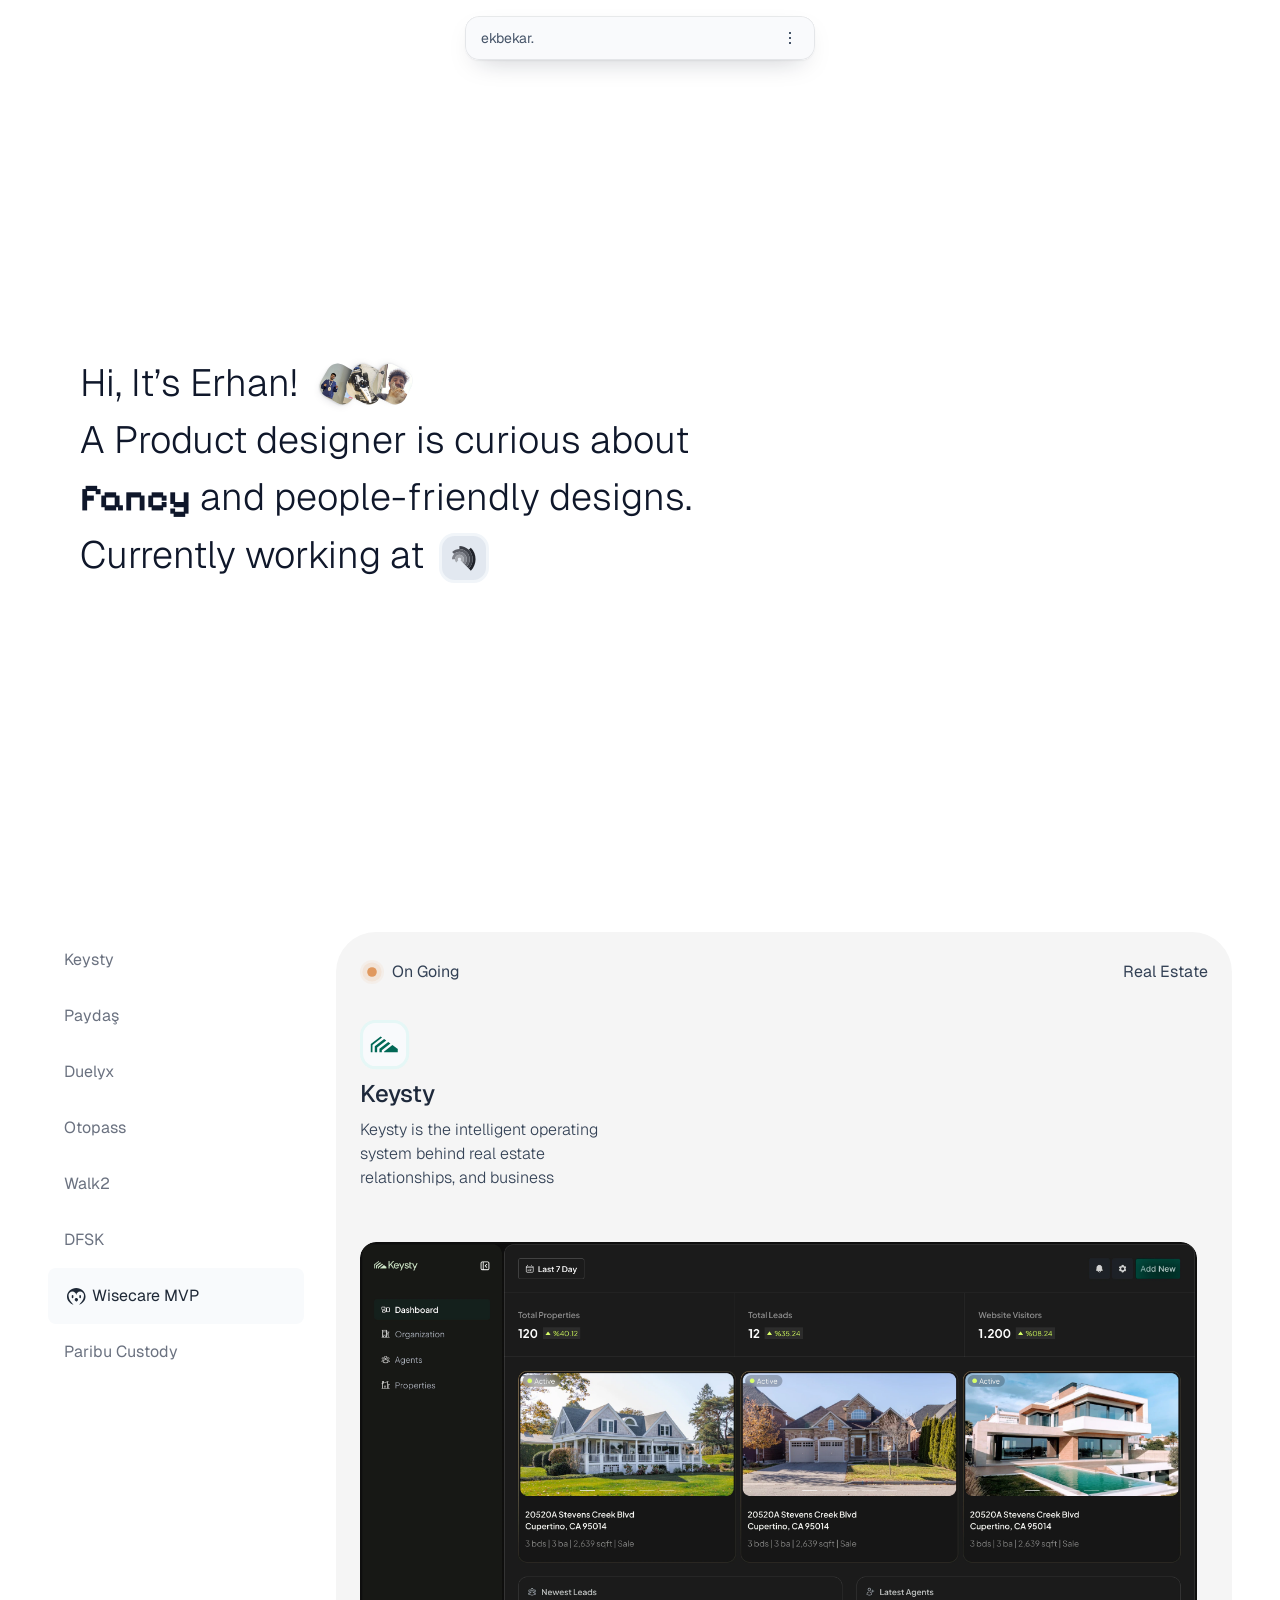
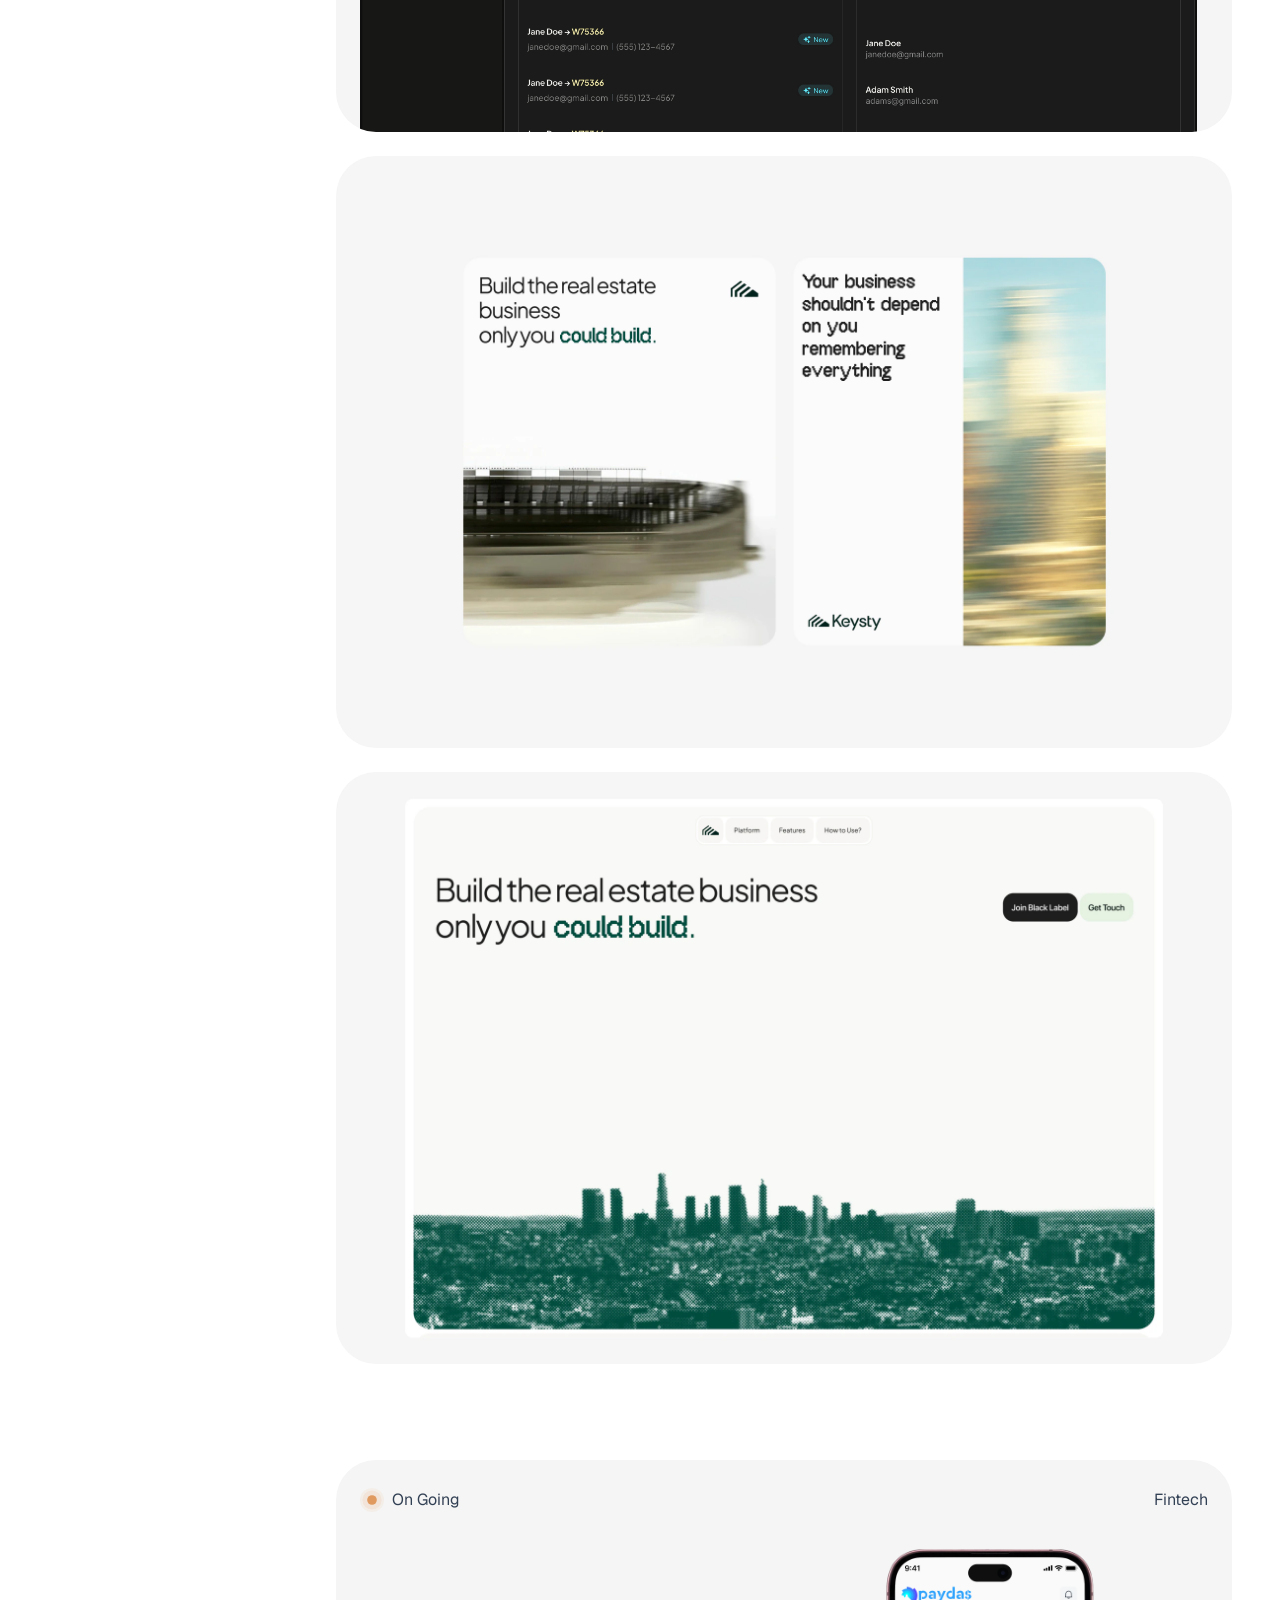
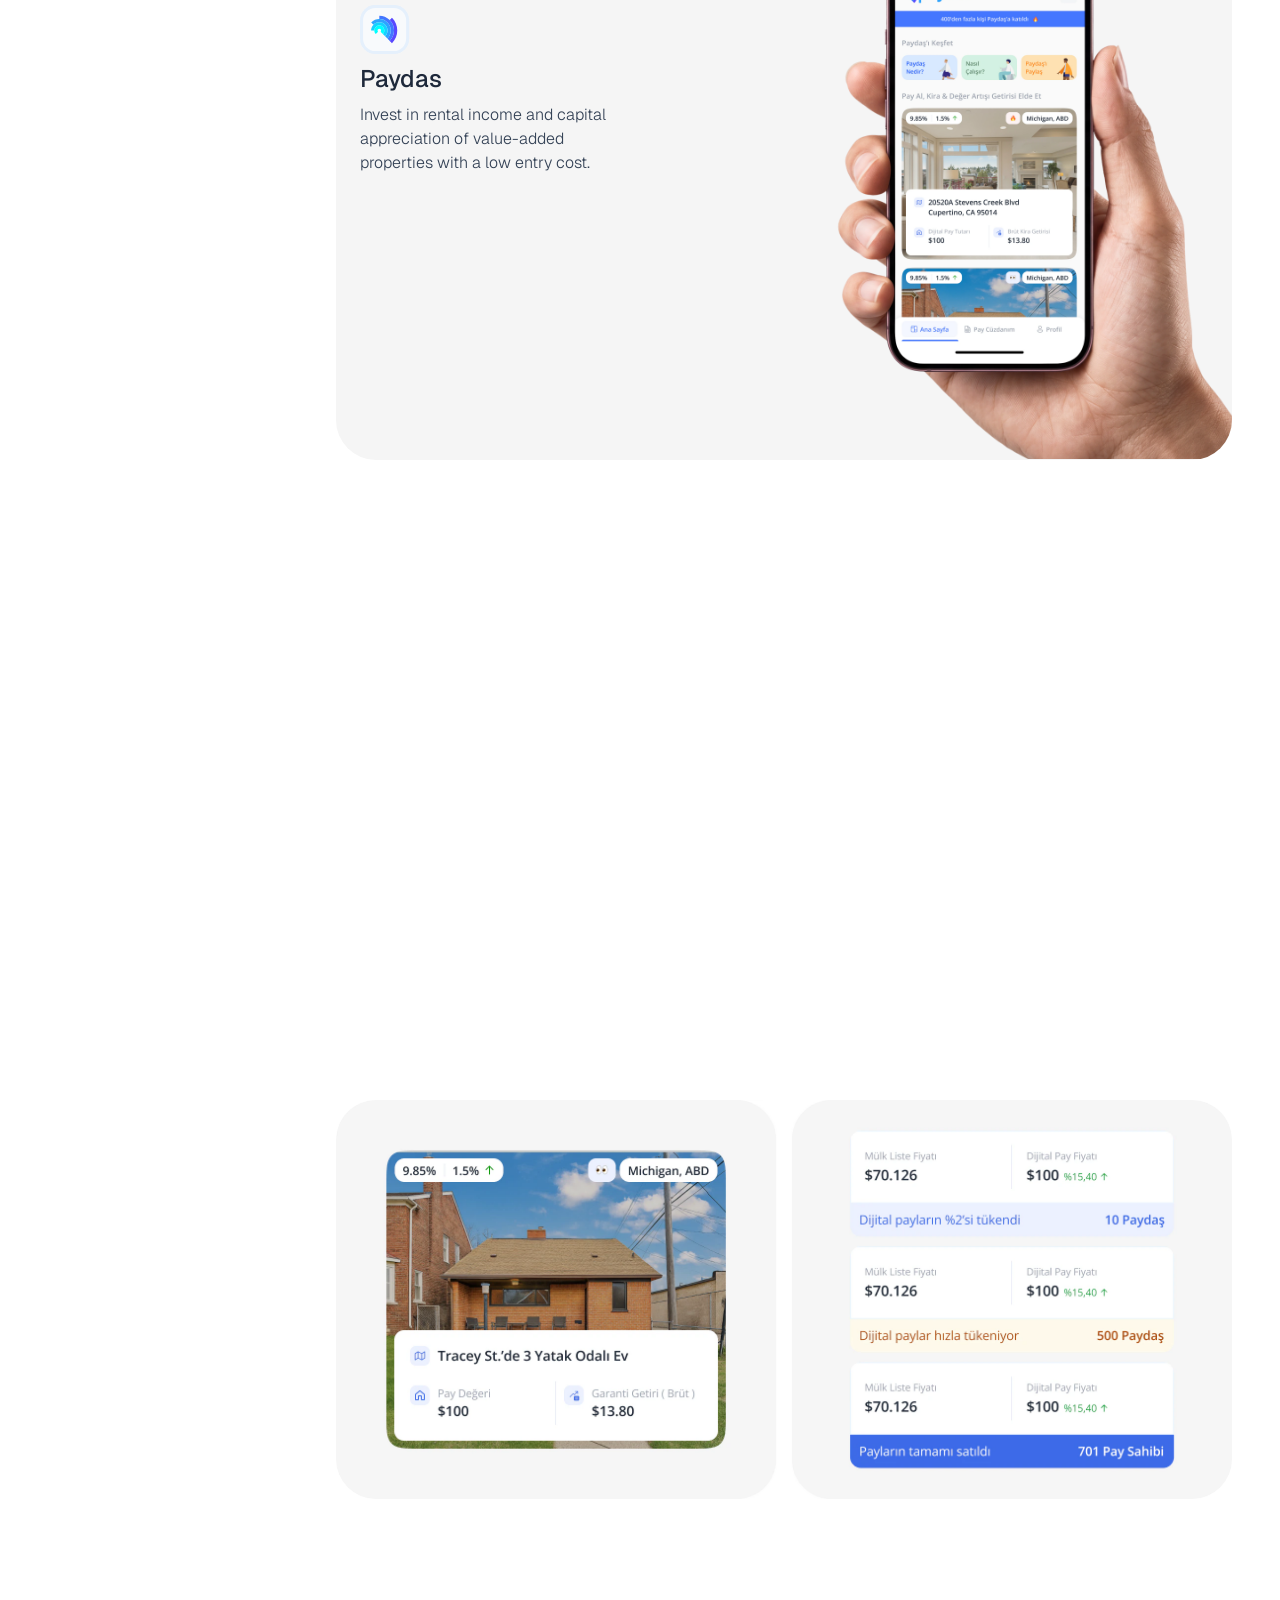
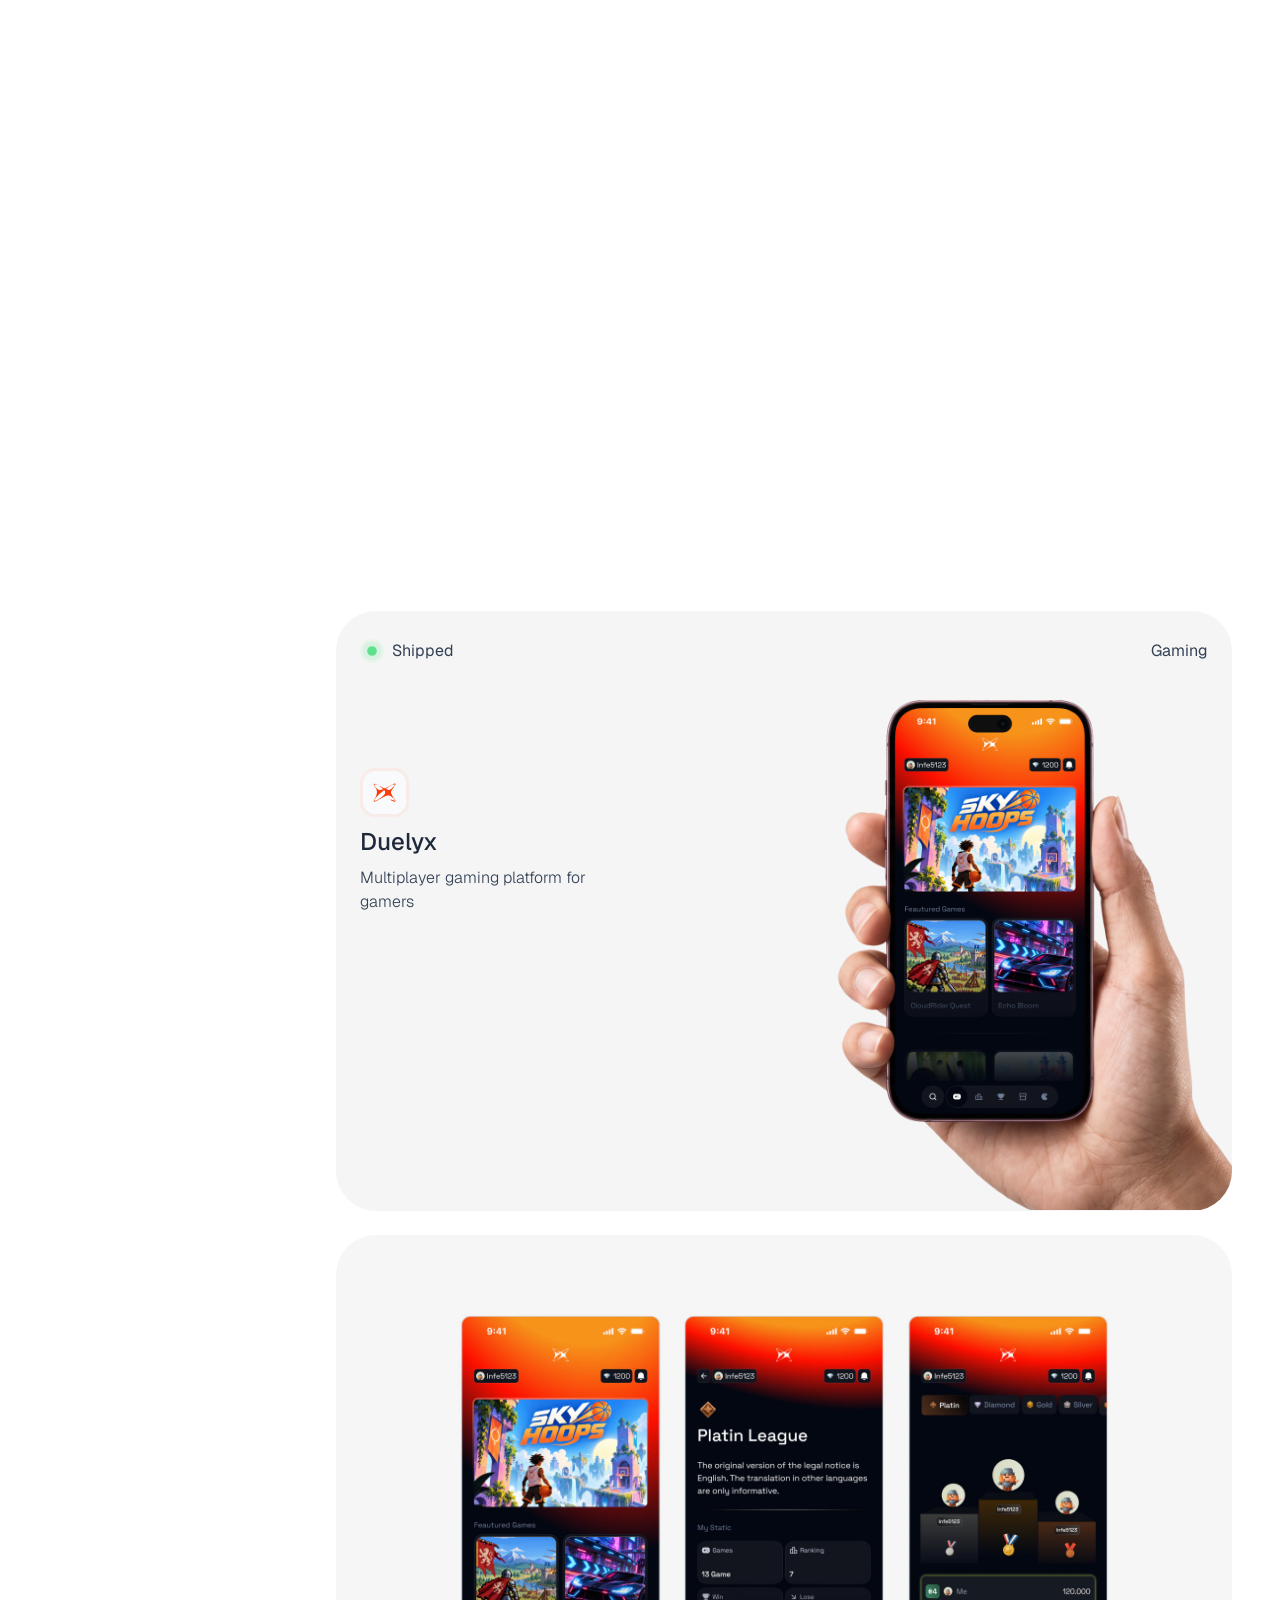
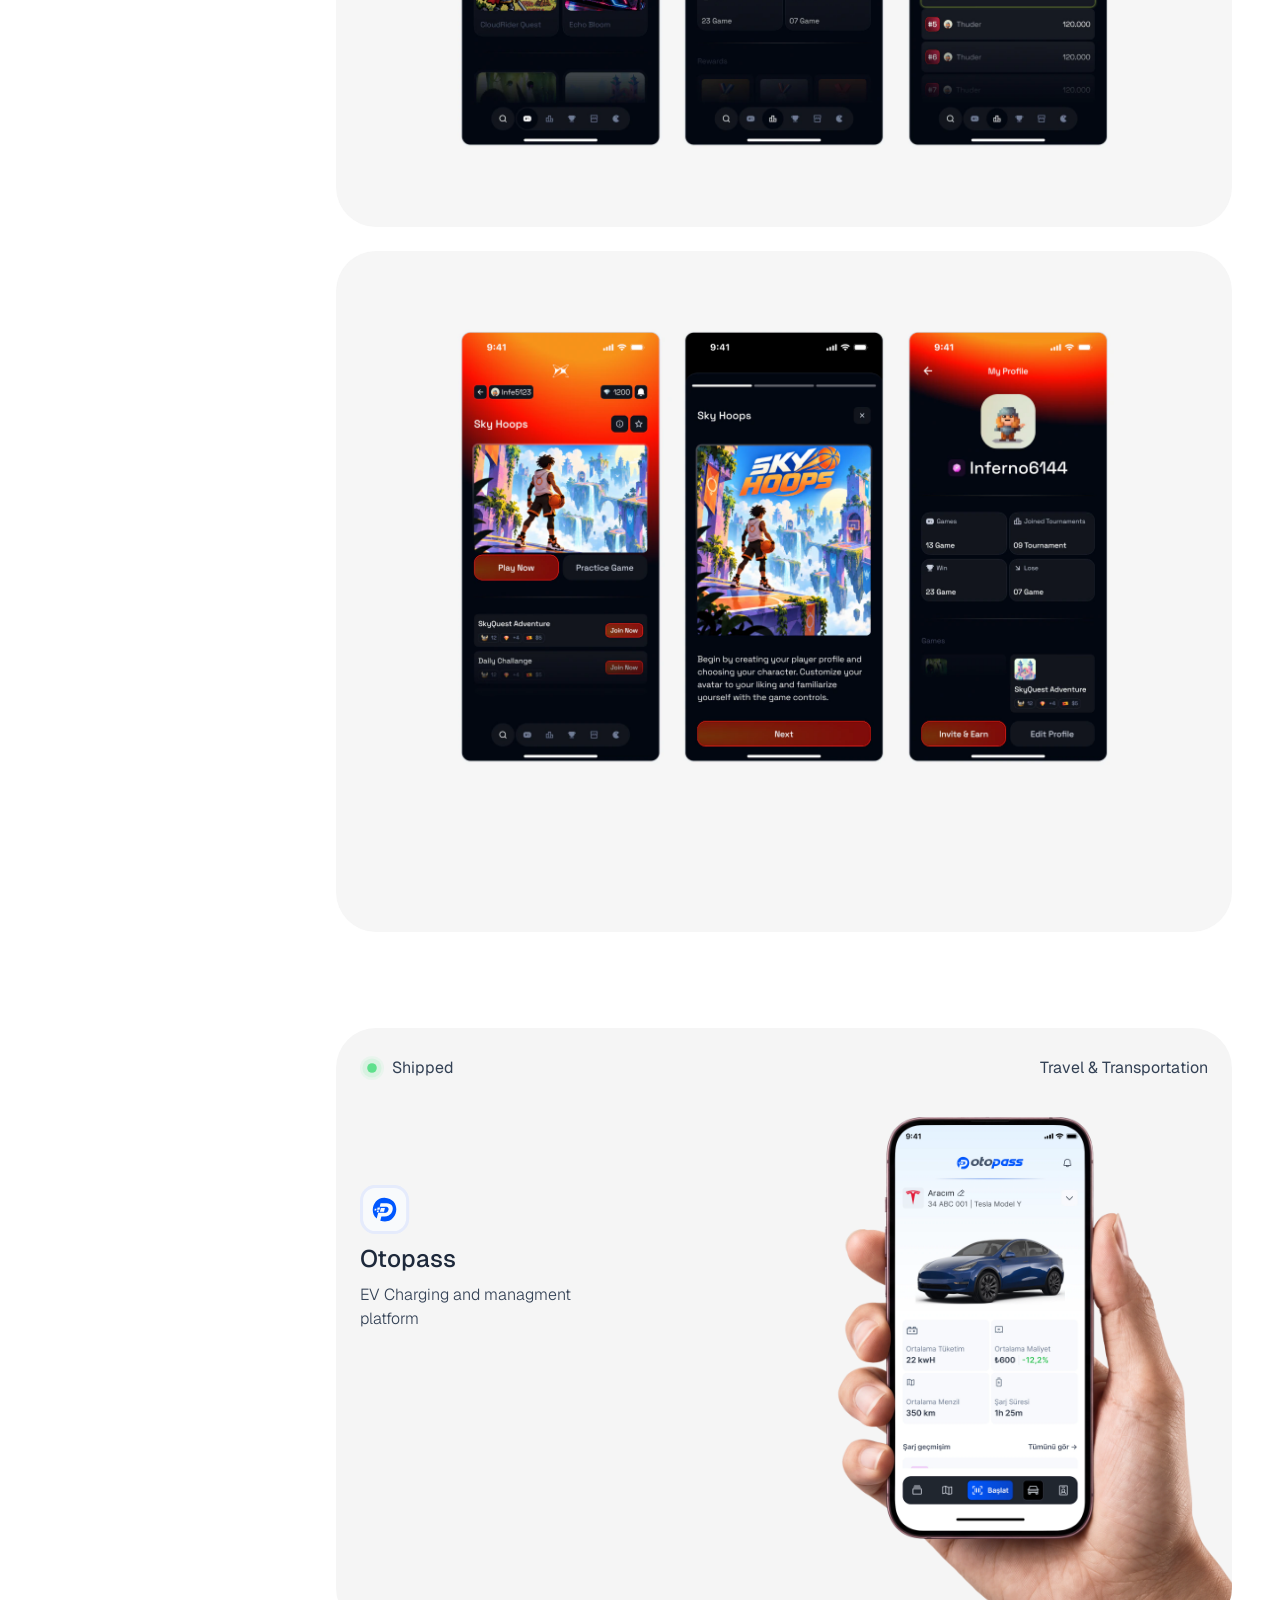
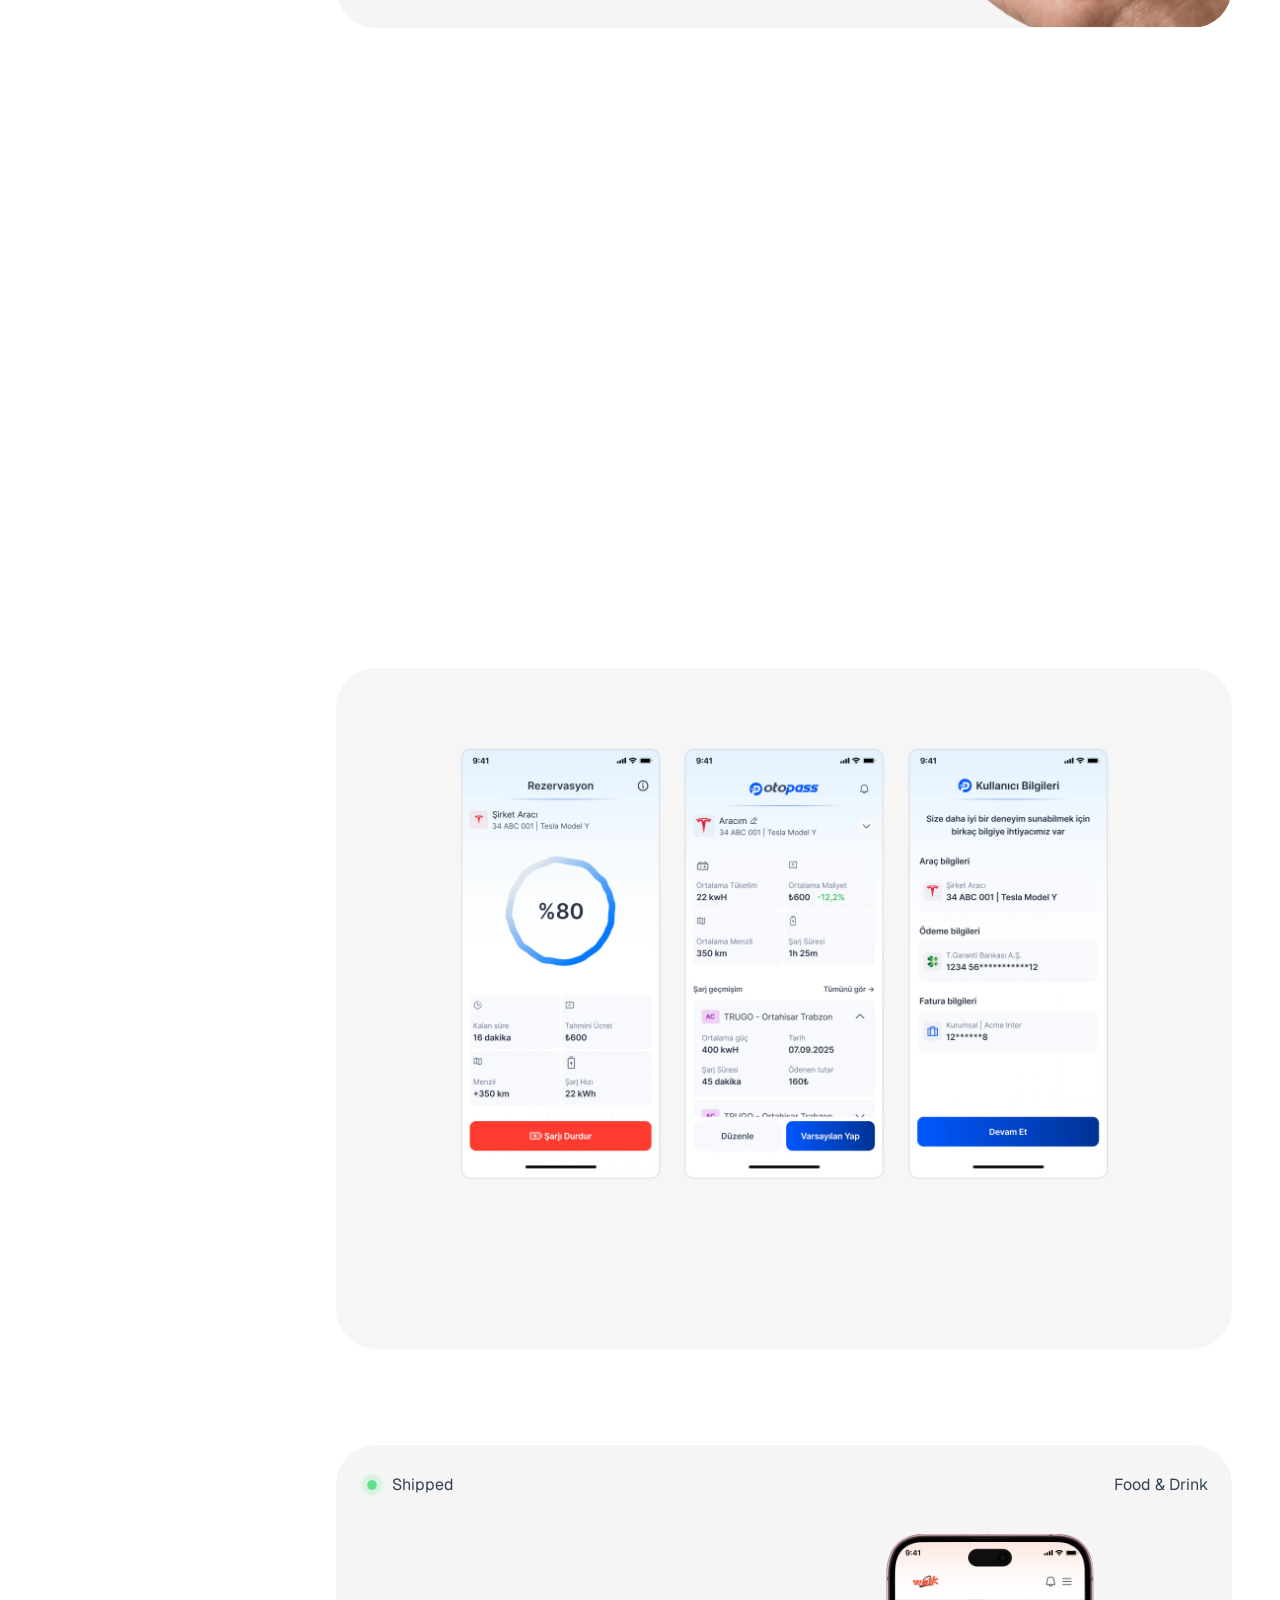
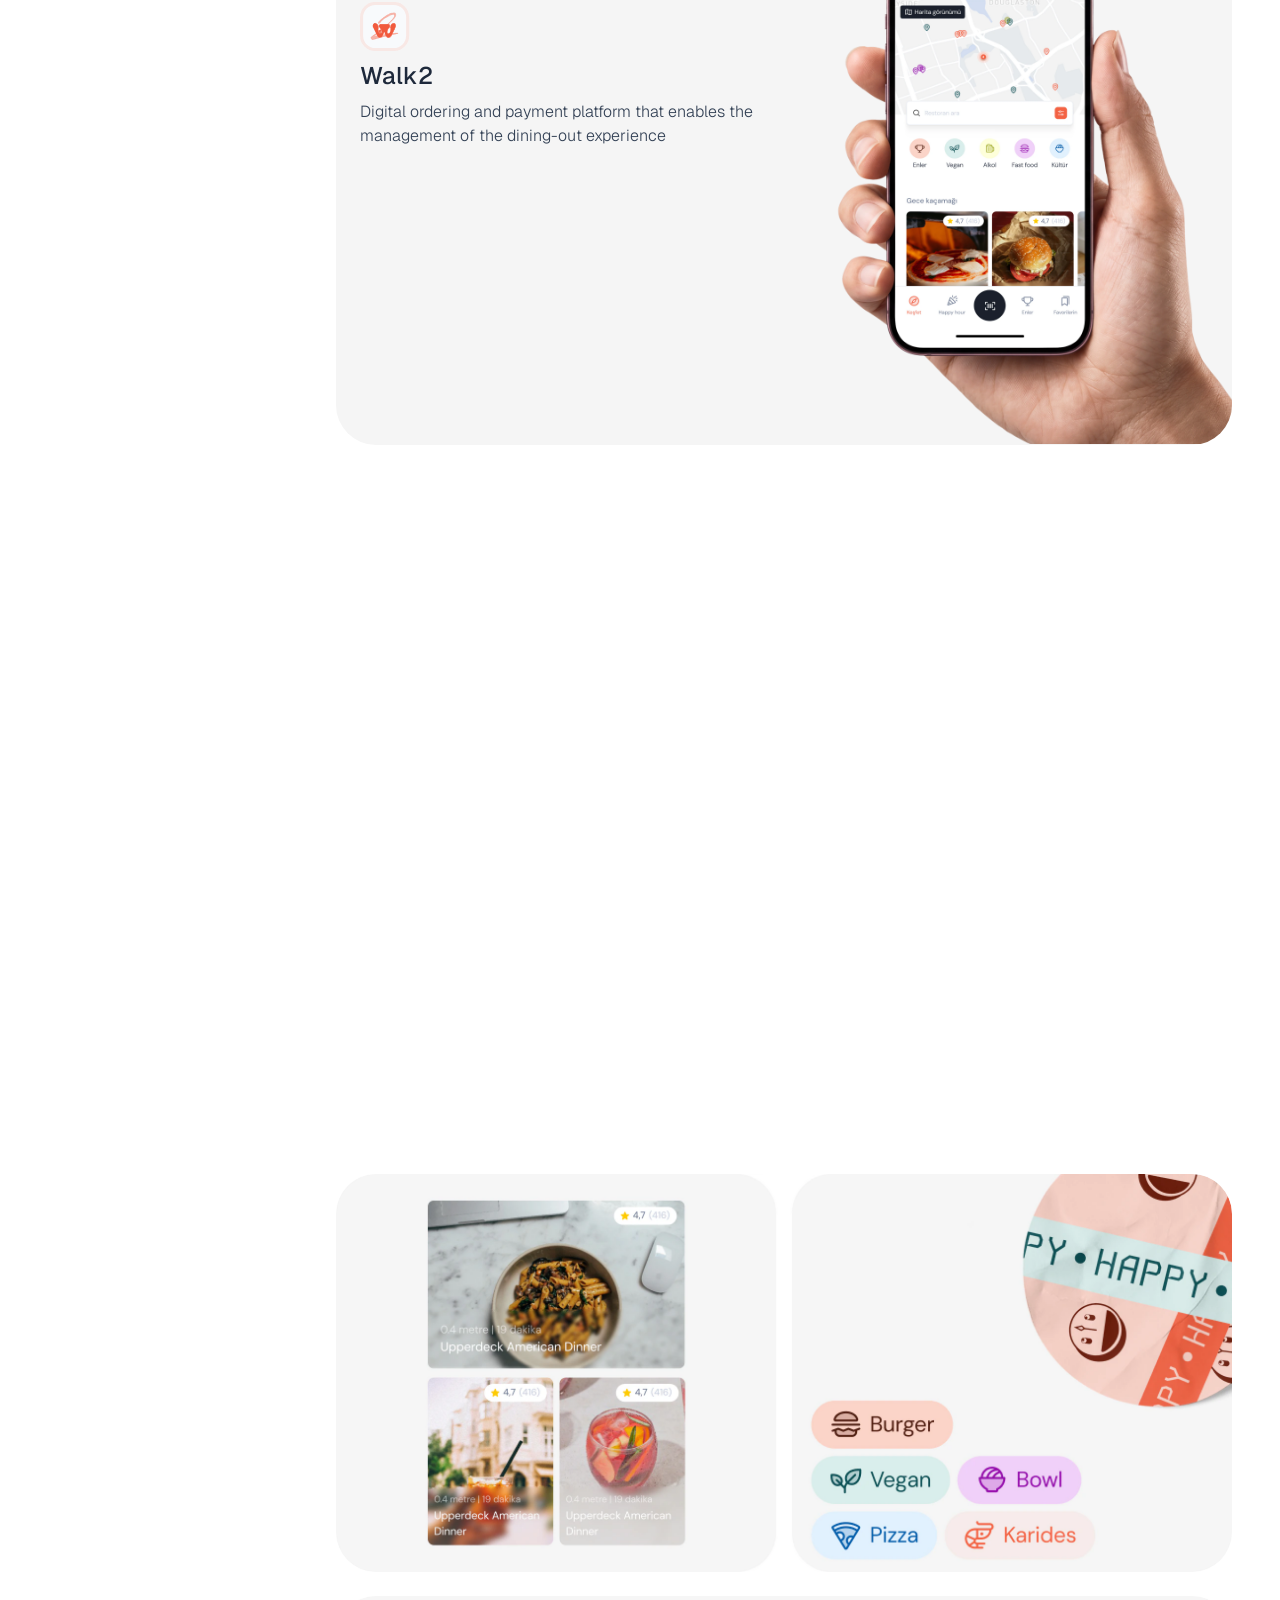
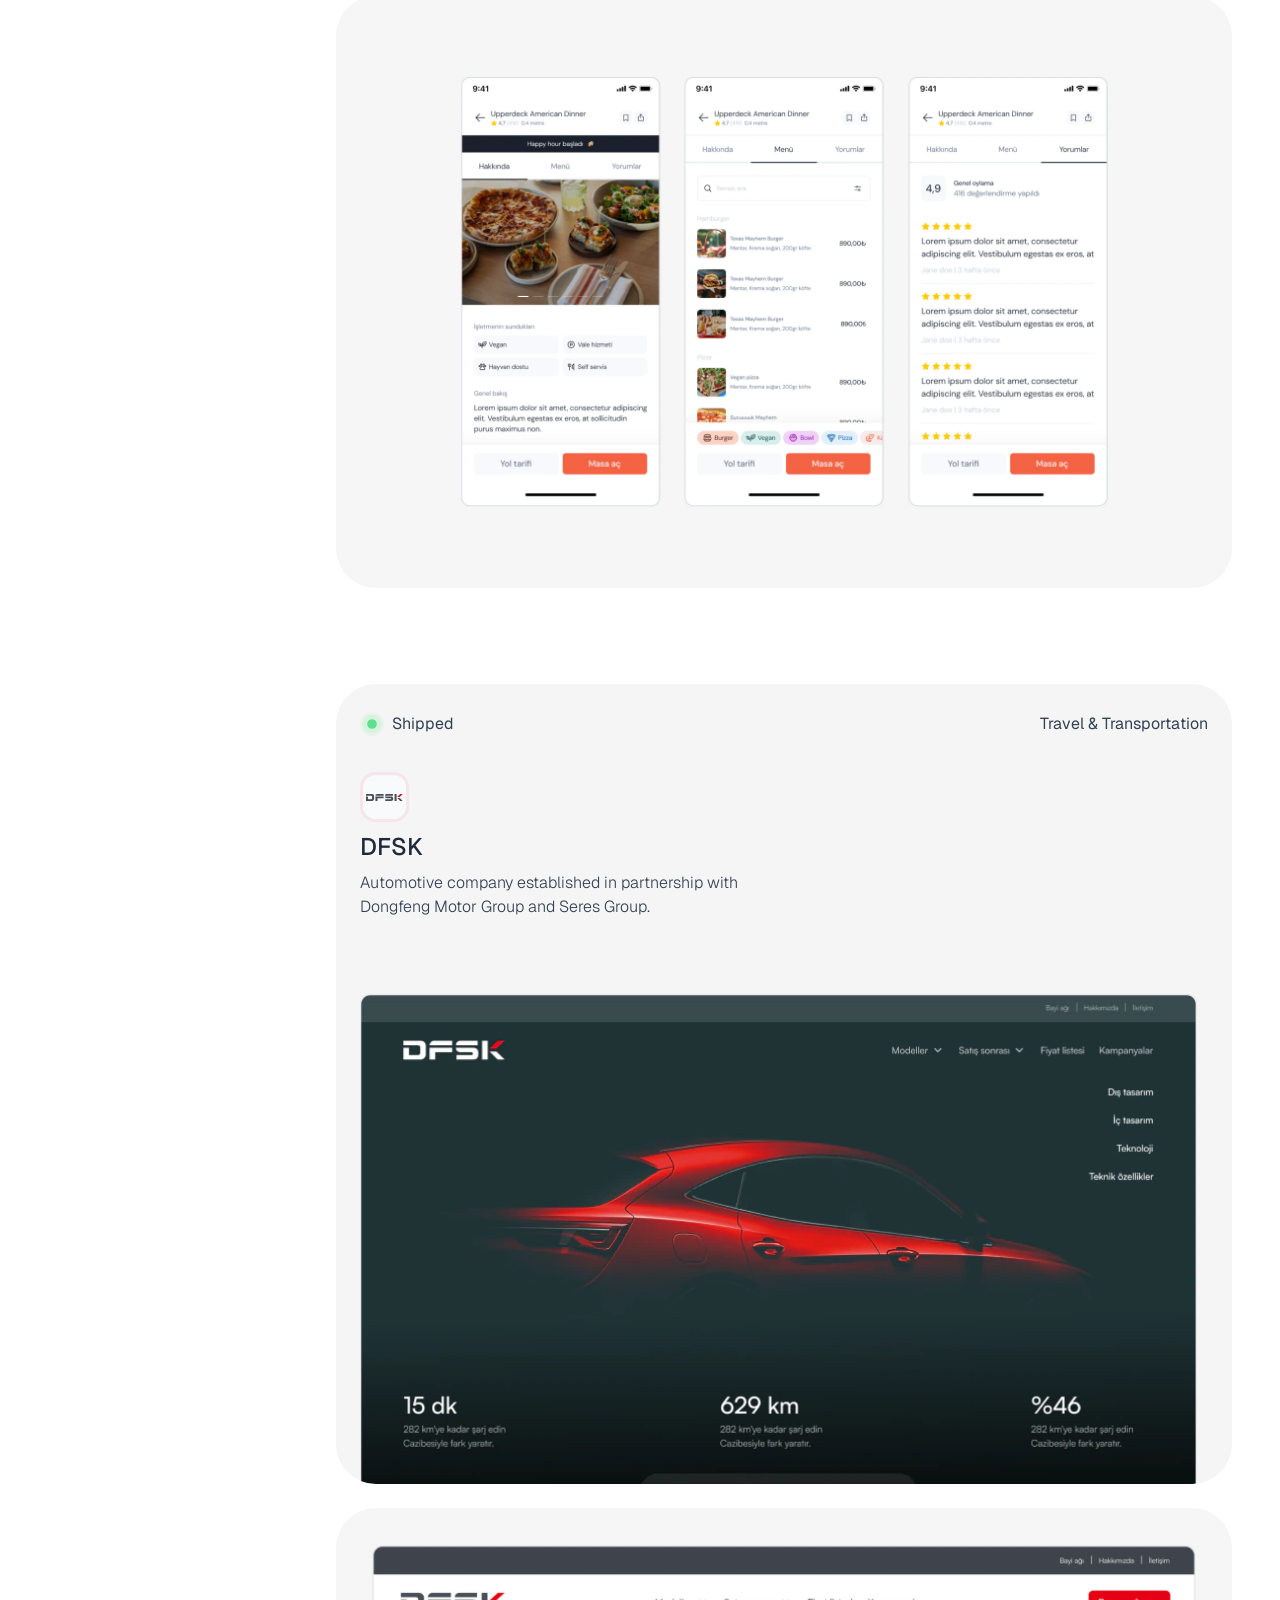
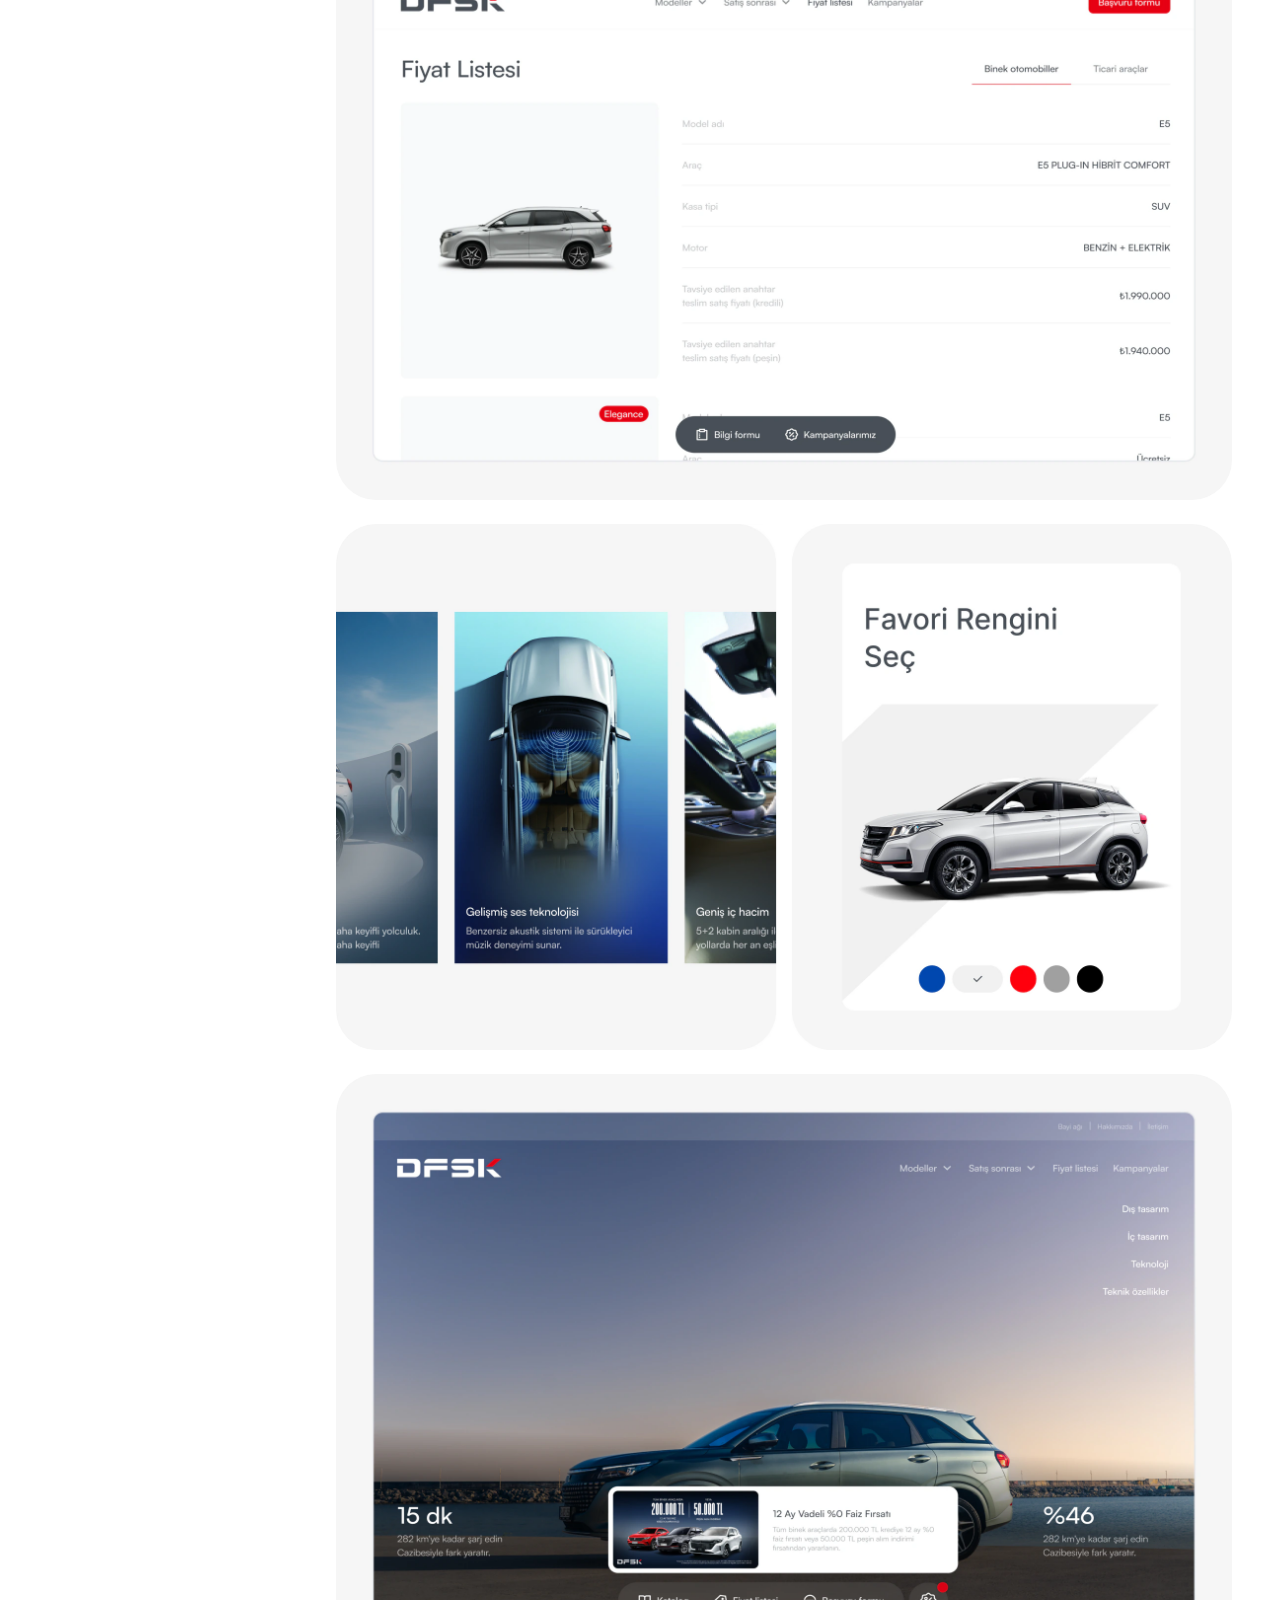
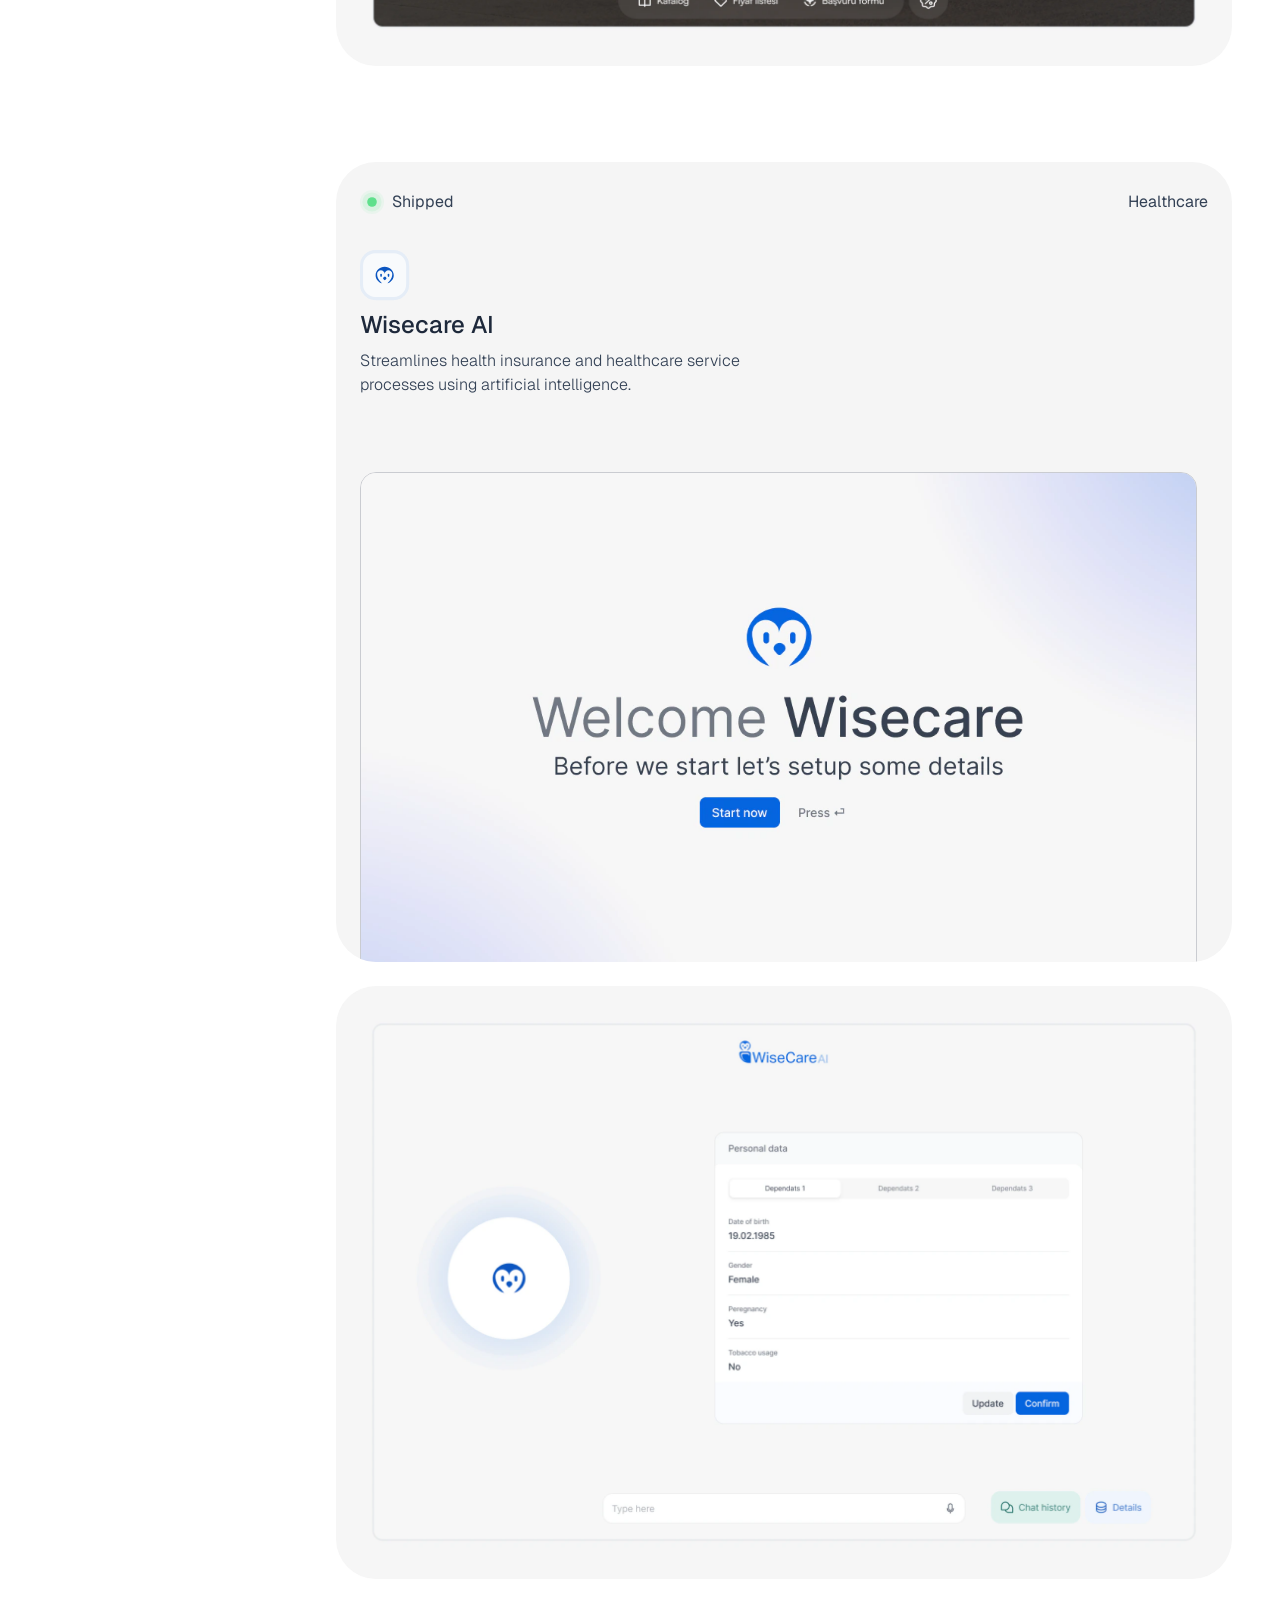
==== commit 87534c47: "Mobile project tabs: blurred edges, centred active tab Tabs run edge to edge with a progressive blur" ====
--- a/index.html
+++ b/index.html
@@ -137,10 +137,12 @@
     <!-- Works -->
     <section id="works" class="mx-auto flex max-w-screen-2xl scroll-mt-12 flex-col gap-4 px-2 pt-8 sm:px-6 lg:flex-row lg:gap-6 lg:px-8 xl:gap-8 xl:px-12 2xl:px-16" aria-label="Works">
       <nav data-side-nav aria-label="Projects"
-           class="sticky top-0 z-30 -mx-2 -mt-16 bg-white px-6 pb-2 pt-[72px] sm:-mx-6 lg:top-20 lg:mt-0 lg:py-0 lg:mx-0 lg:w-56 lg:shrink-0 lg:self-start lg:bg-transparent lg:px-0 xl:w-64 2xl:w-80">
-        <ul class="no-scrollbar relative flex overflow-x-auto lg:flex-col lg:overflow-visible">
+           class="chip-strip sticky top-0 z-30 -mx-2 -mt-16 bg-white pb-2 pt-[72px] sm:-mx-6 lg:top-20 lg:mt-0 lg:py-0 lg:mx-0 lg:w-56 lg:shrink-0 lg:self-start lg:bg-transparent lg:px-0 xl:w-64 2xl:w-80">
+        <ul class="chip-row no-scrollbar relative flex overflow-x-auto px-6 lg:flex-col lg:overflow-visible lg:px-0">
           <span class="side-indicator pointer-events-none absolute inset-x-0 top-0 hidden h-14 rounded-lg bg-slate-50 opacity-0 lg:block" aria-hidden="true"></span>
         </ul>
+        <span class="chip-edge chip-edge--left" aria-hidden="true"></span>
+        <span class="chip-edge chip-edge--right" aria-hidden="true"></span>
       </nav>
 
       <div data-works class="flex min-w-0 flex-1 flex-col gap-16 lg:gap-24"></div>
--- a/assets/css/site.css
+++ b/assets/css/site.css
@@ -445,6 +445,34 @@
 .page-control .pc-bg { opacity: 0; transition: opacity 200ms ease; }
 .page-control[aria-current="true"] .pc-bg { opacity: 1; }
 @media (min-width: 1024px) { .page-control .pc-bg { display: none; } }
+/* Mobile tab strip: tabs run edge to edge and blur out at the sides instead of being chopped */
+@media (max-width: 1023px) {
+  .chip-row { scroll-padding-inline: 24px; }
+  /* Edges: tabs blur and fade as they slide off the side (progressive blur: strongest at the
+     screen edge). Each side only shows while there are more tabs to scroll that way. */
+  .chip-edge {
+    position: absolute; bottom: 8px; width: 48px; height: 56px;
+    pointer-events: none;
+    -webkit-backdrop-filter: blur(5px); backdrop-filter: blur(5px);
+    opacity: 0;
+    transition: opacity 250ms var(--ease-out);
+  }
+  .chip-edge--left {
+    left: 0;
+    background: linear-gradient(to right, #fff 15%, rgb(255 255 255 / 0));
+    -webkit-mask-image: linear-gradient(to right, #000 35%, transparent);
+    mask-image: linear-gradient(to right, #000 35%, transparent);
+  }
+  .chip-edge--right {
+    right: 0;
+    background: linear-gradient(to left, #fff 15%, rgb(255 255 255 / 0));
+    -webkit-mask-image: linear-gradient(to left, #000 35%, transparent);
+    mask-image: linear-gradient(to left, #000 35%, transparent);
+  }
+  .chip-strip[data-more-left] .chip-edge--left,
+  .chip-strip[data-more-right] .chip-edge--right { opacity: 1; }
+}
+@media (min-width: 1024px) { .chip-edge { display: none; } }
 
 /* ---------- Media hover (pointer devices only) ---------- */
 .zoom-img { transition: transform 600ms var(--ease-out); }
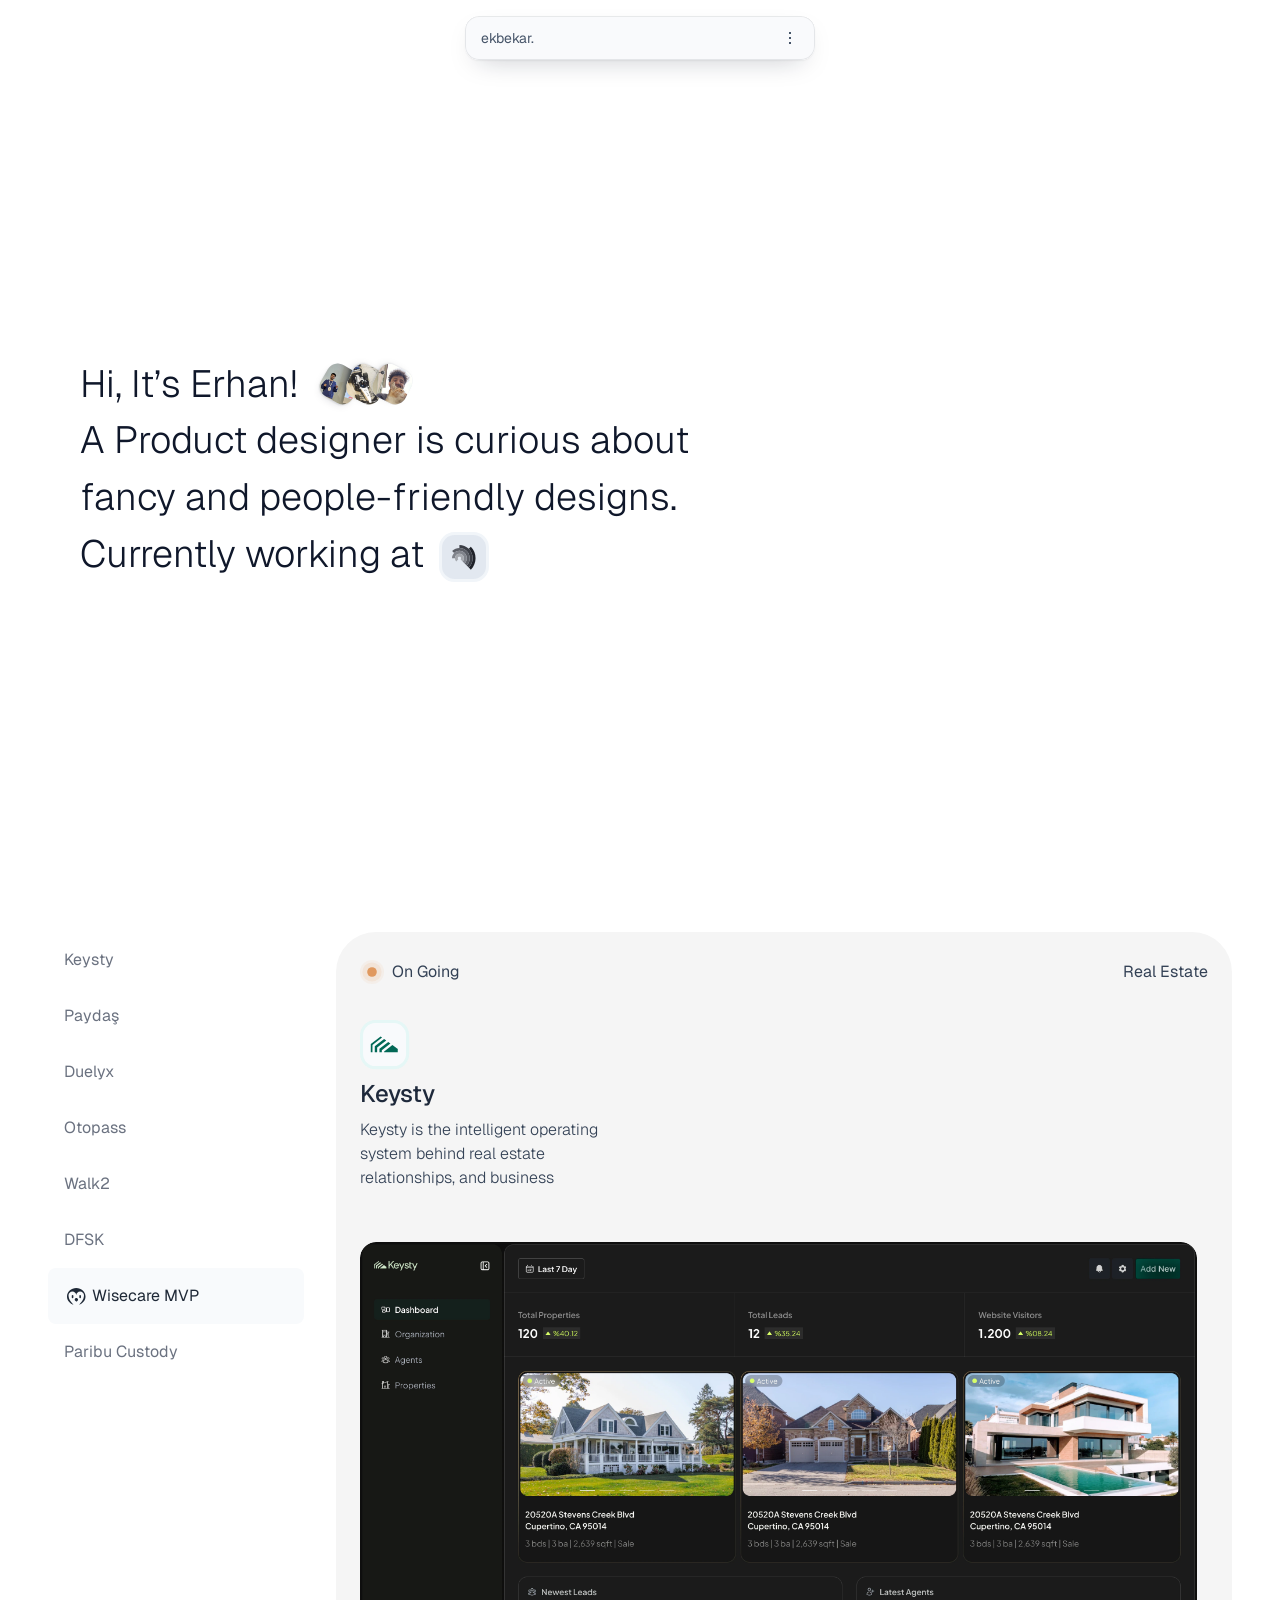
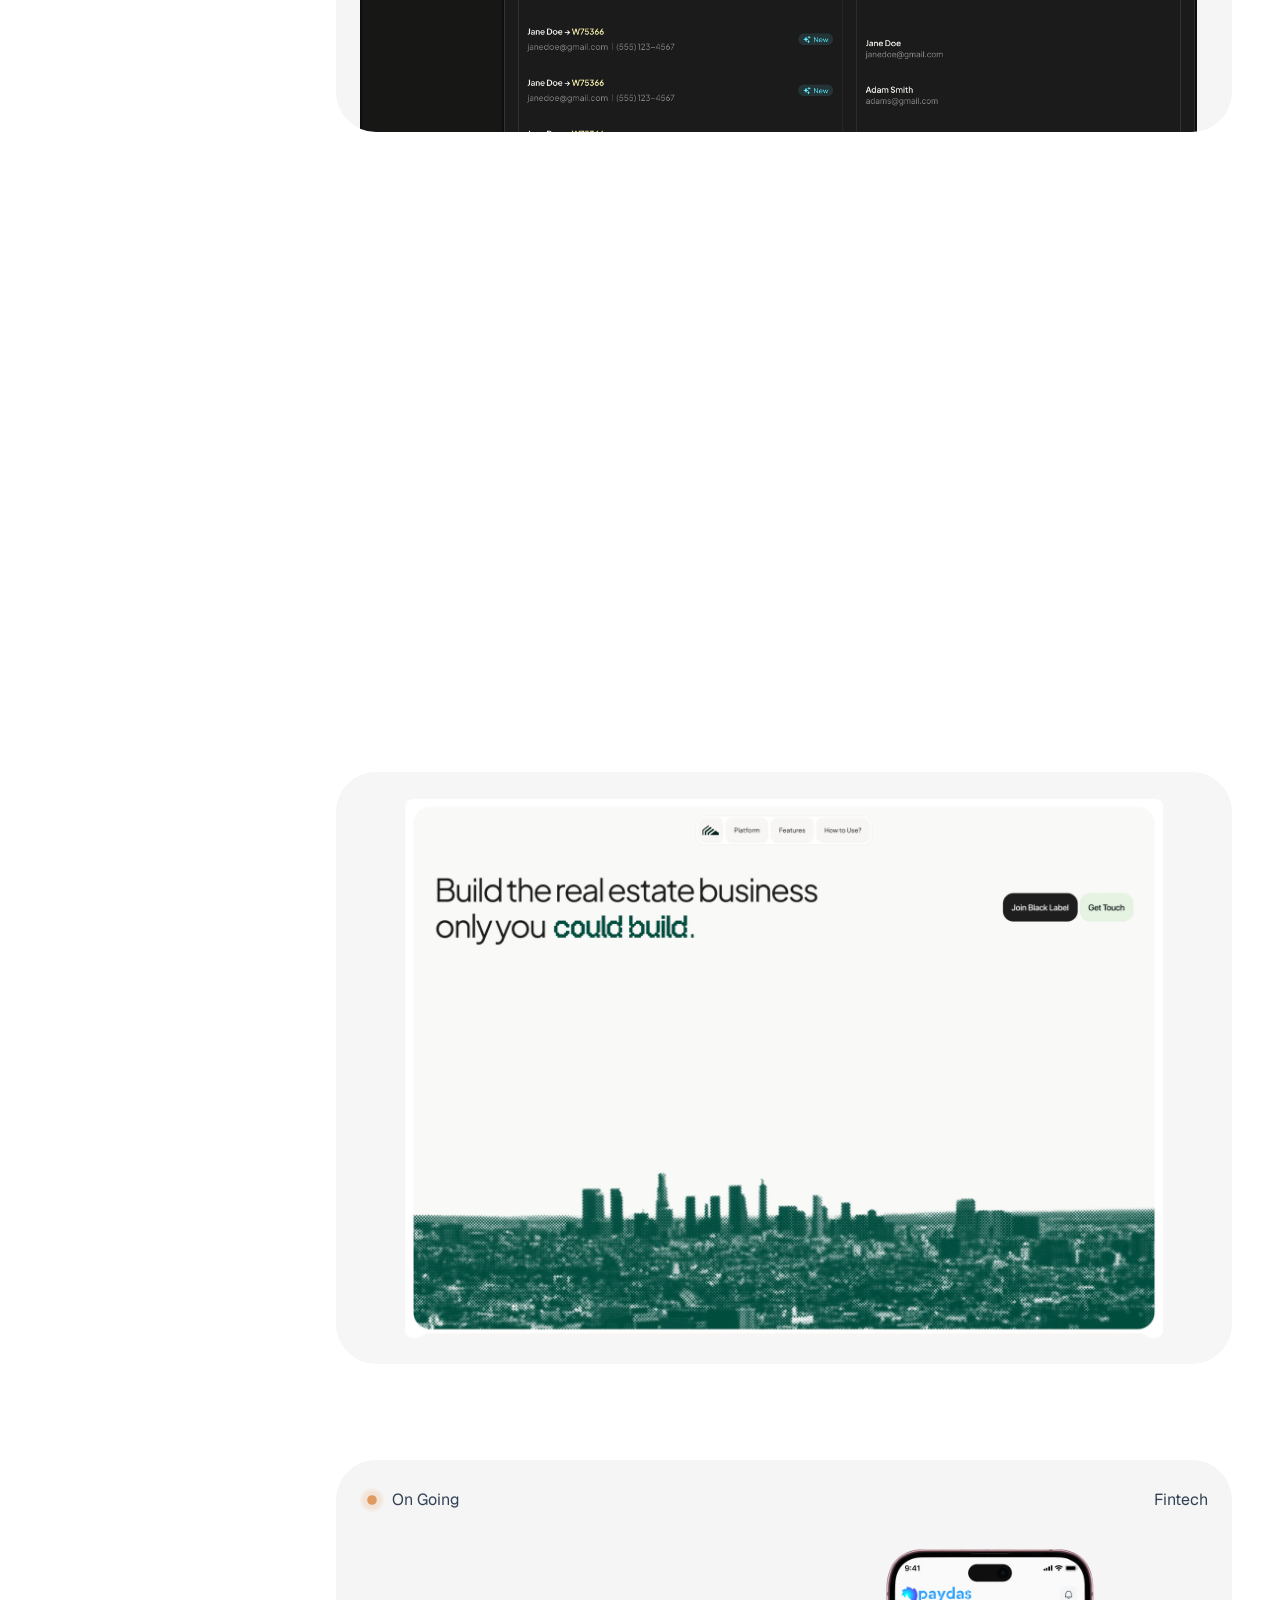
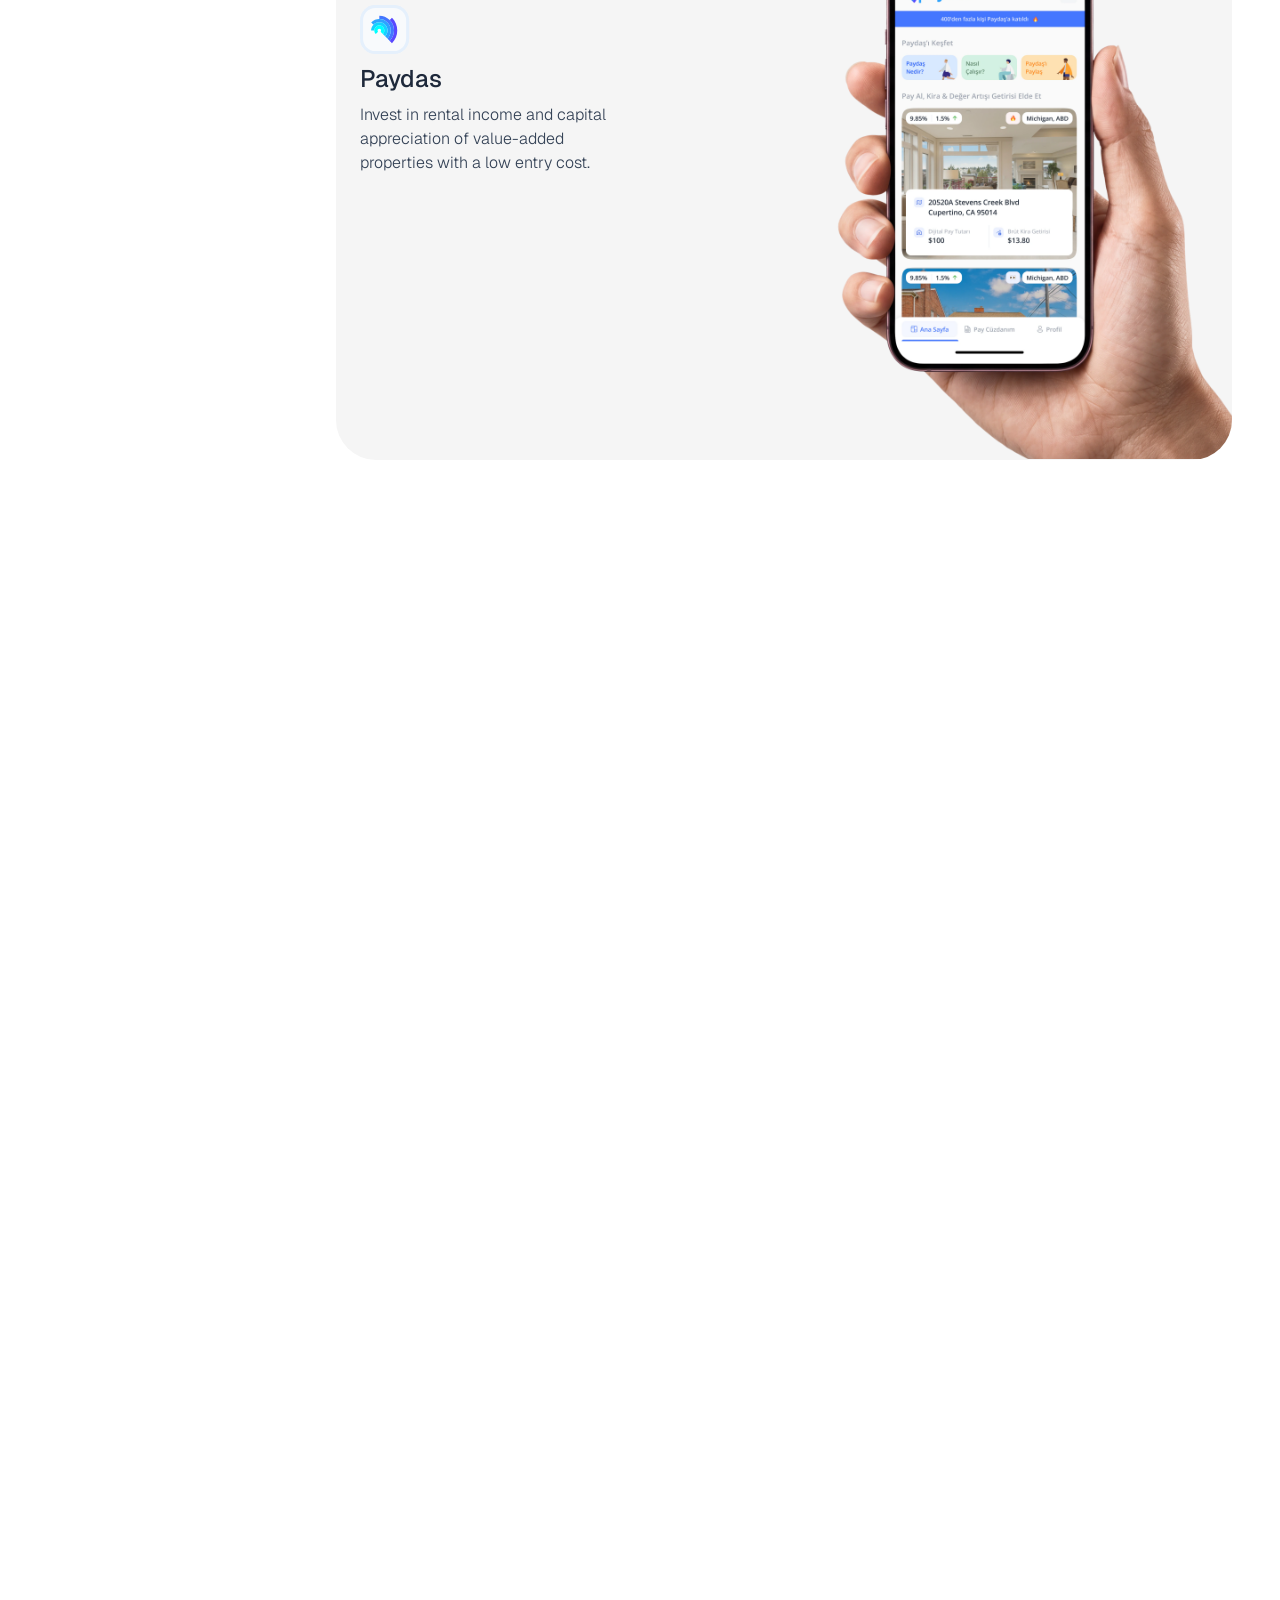
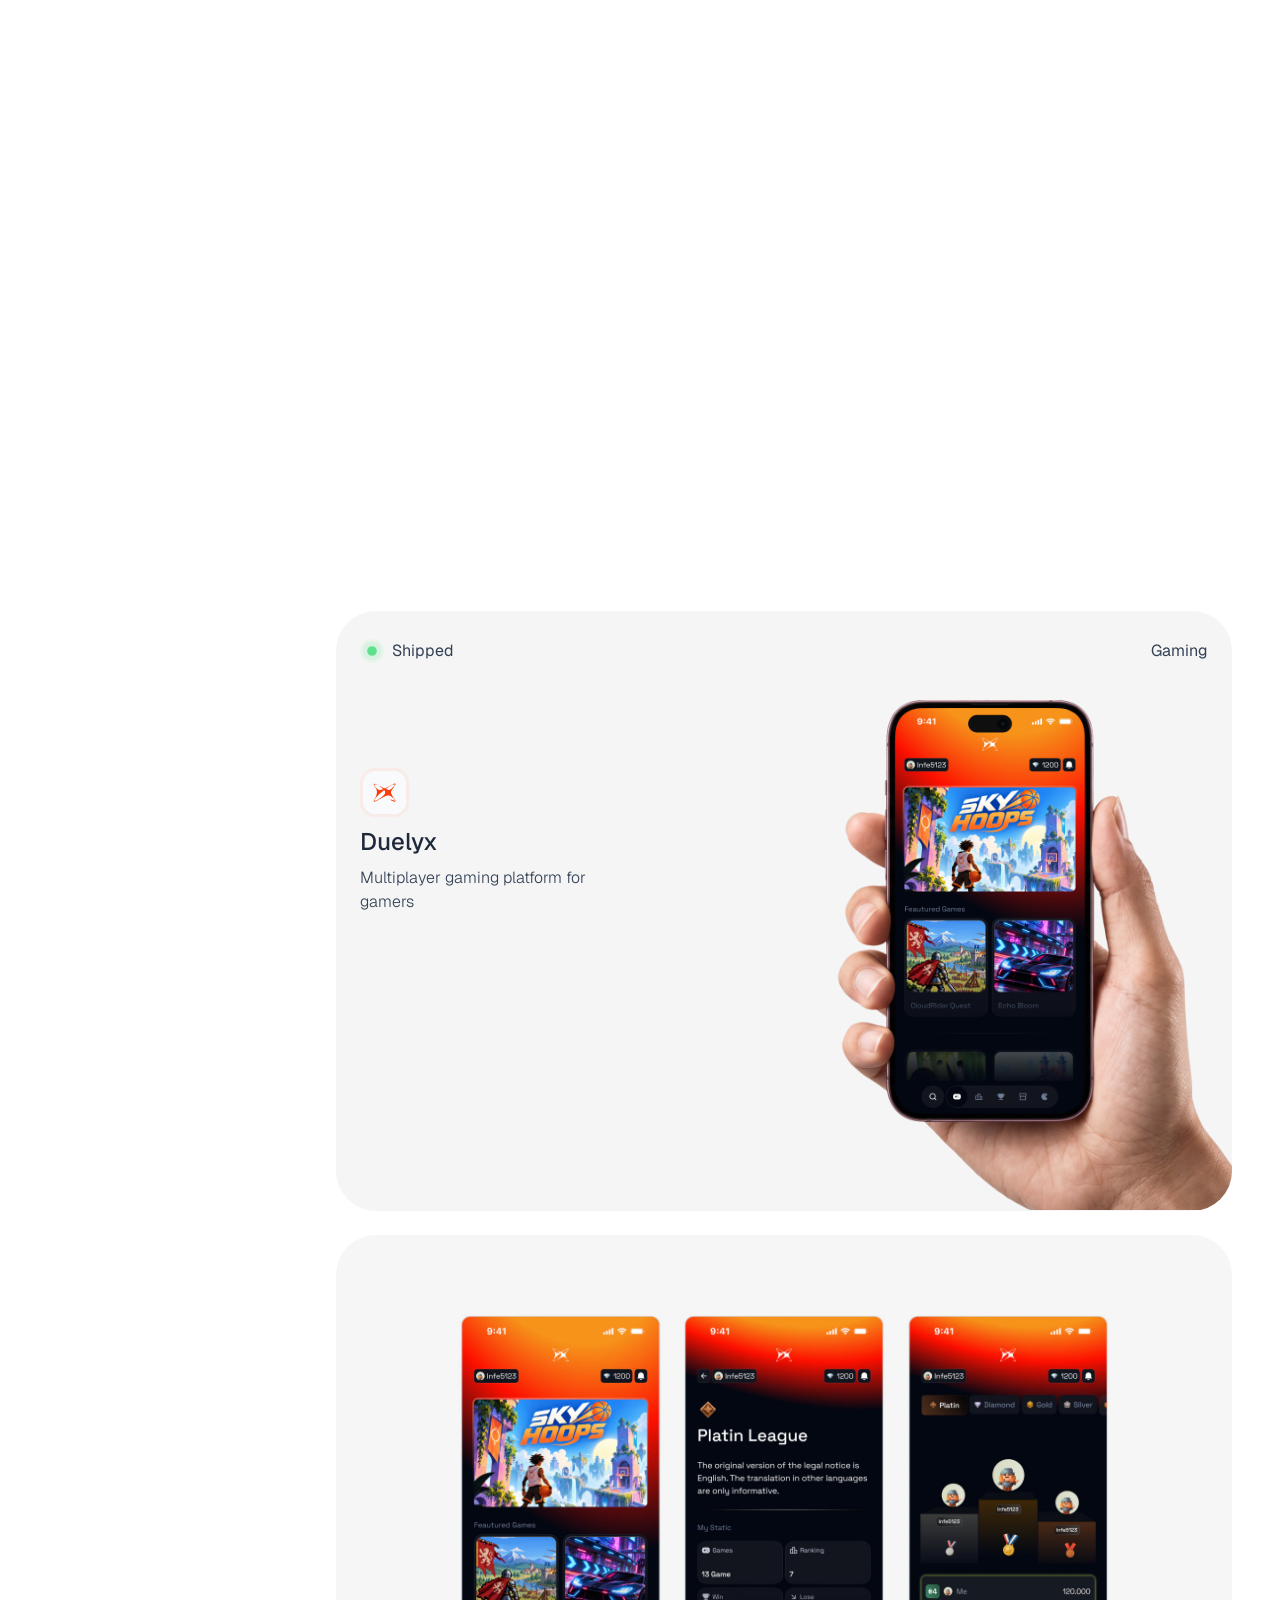
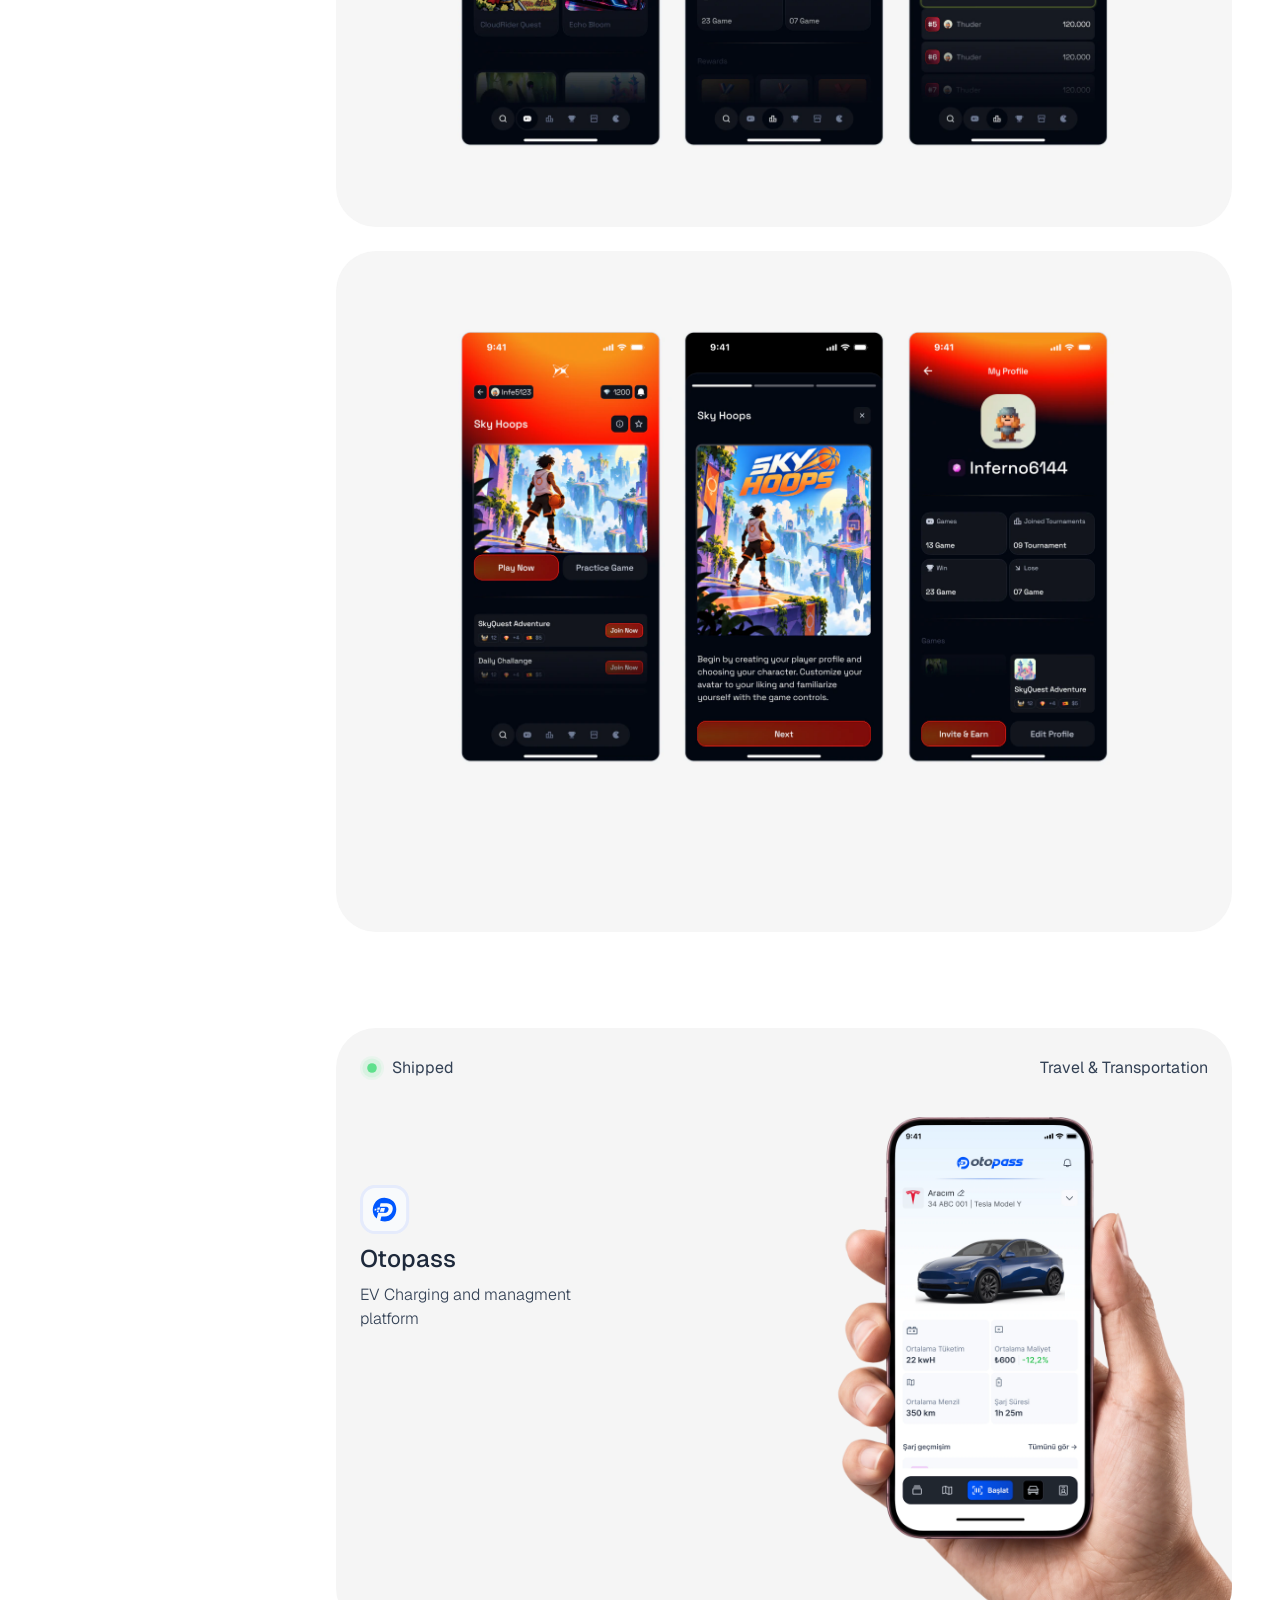
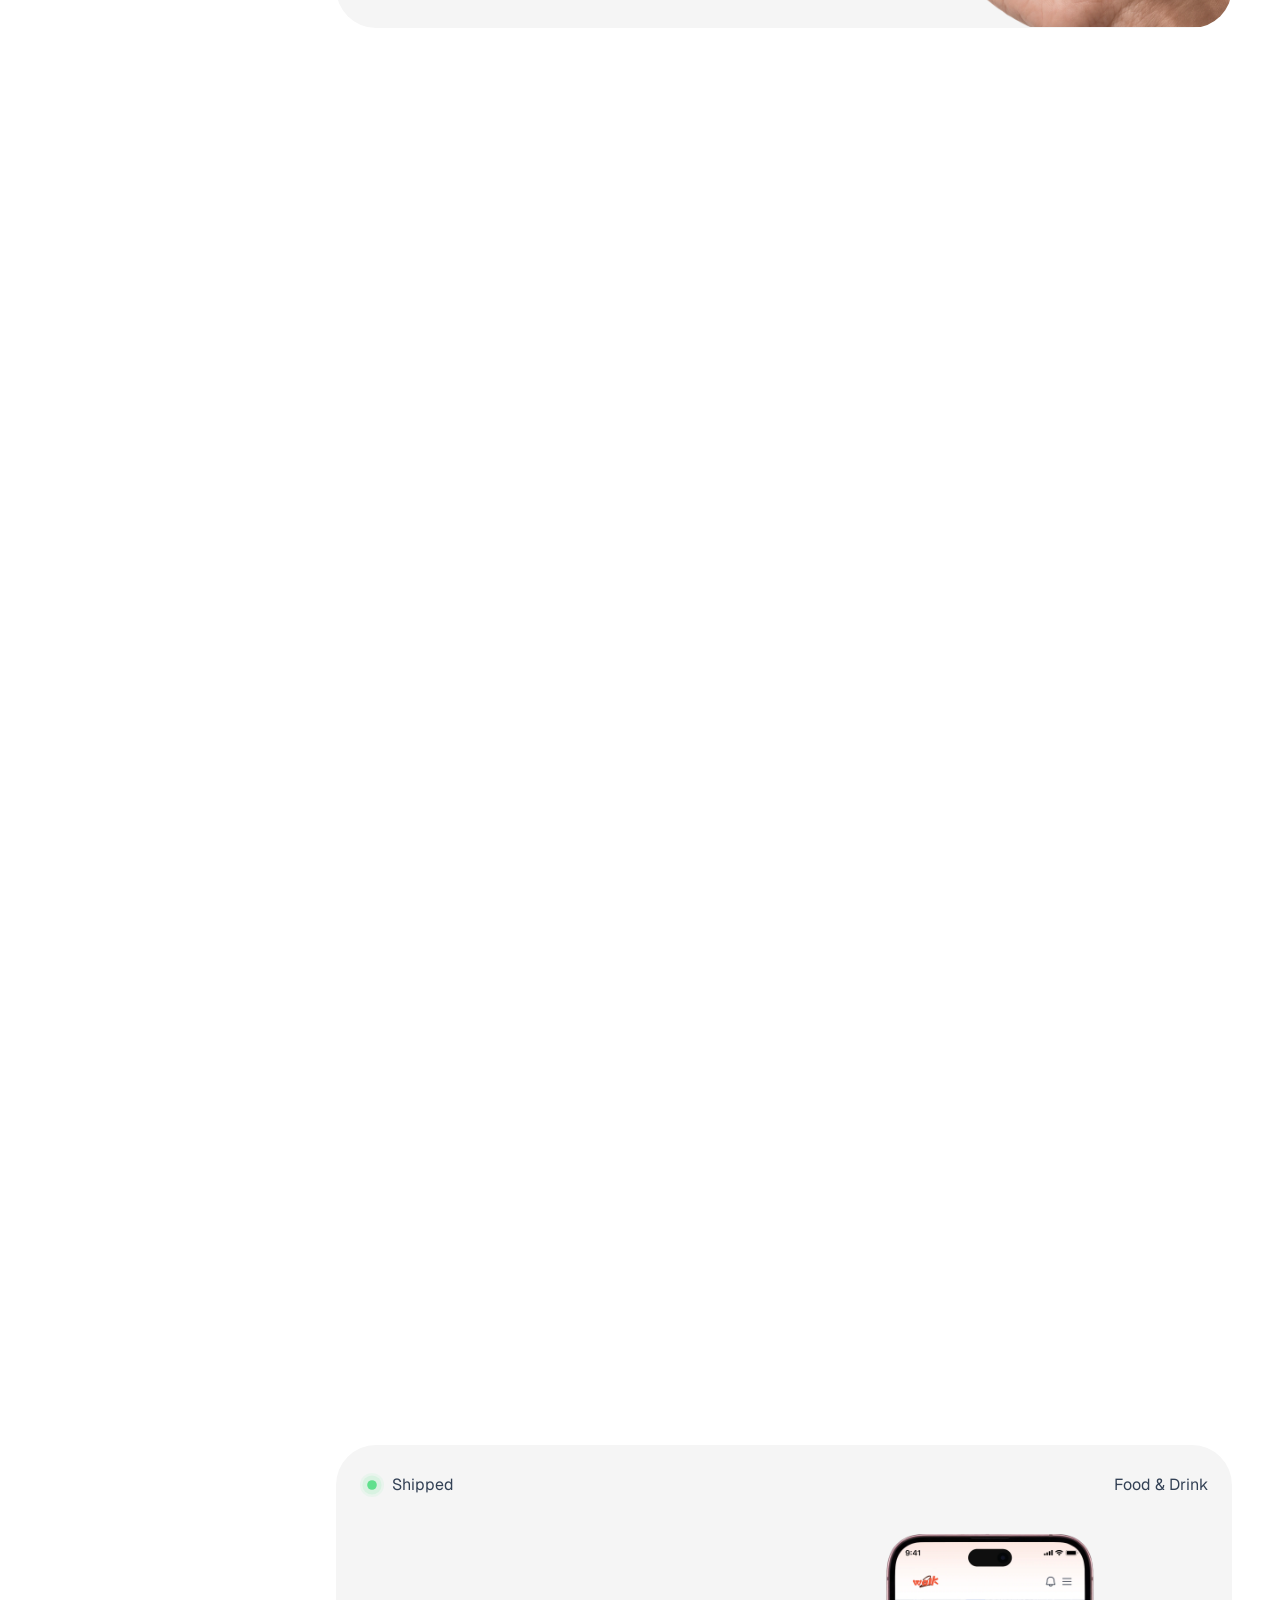
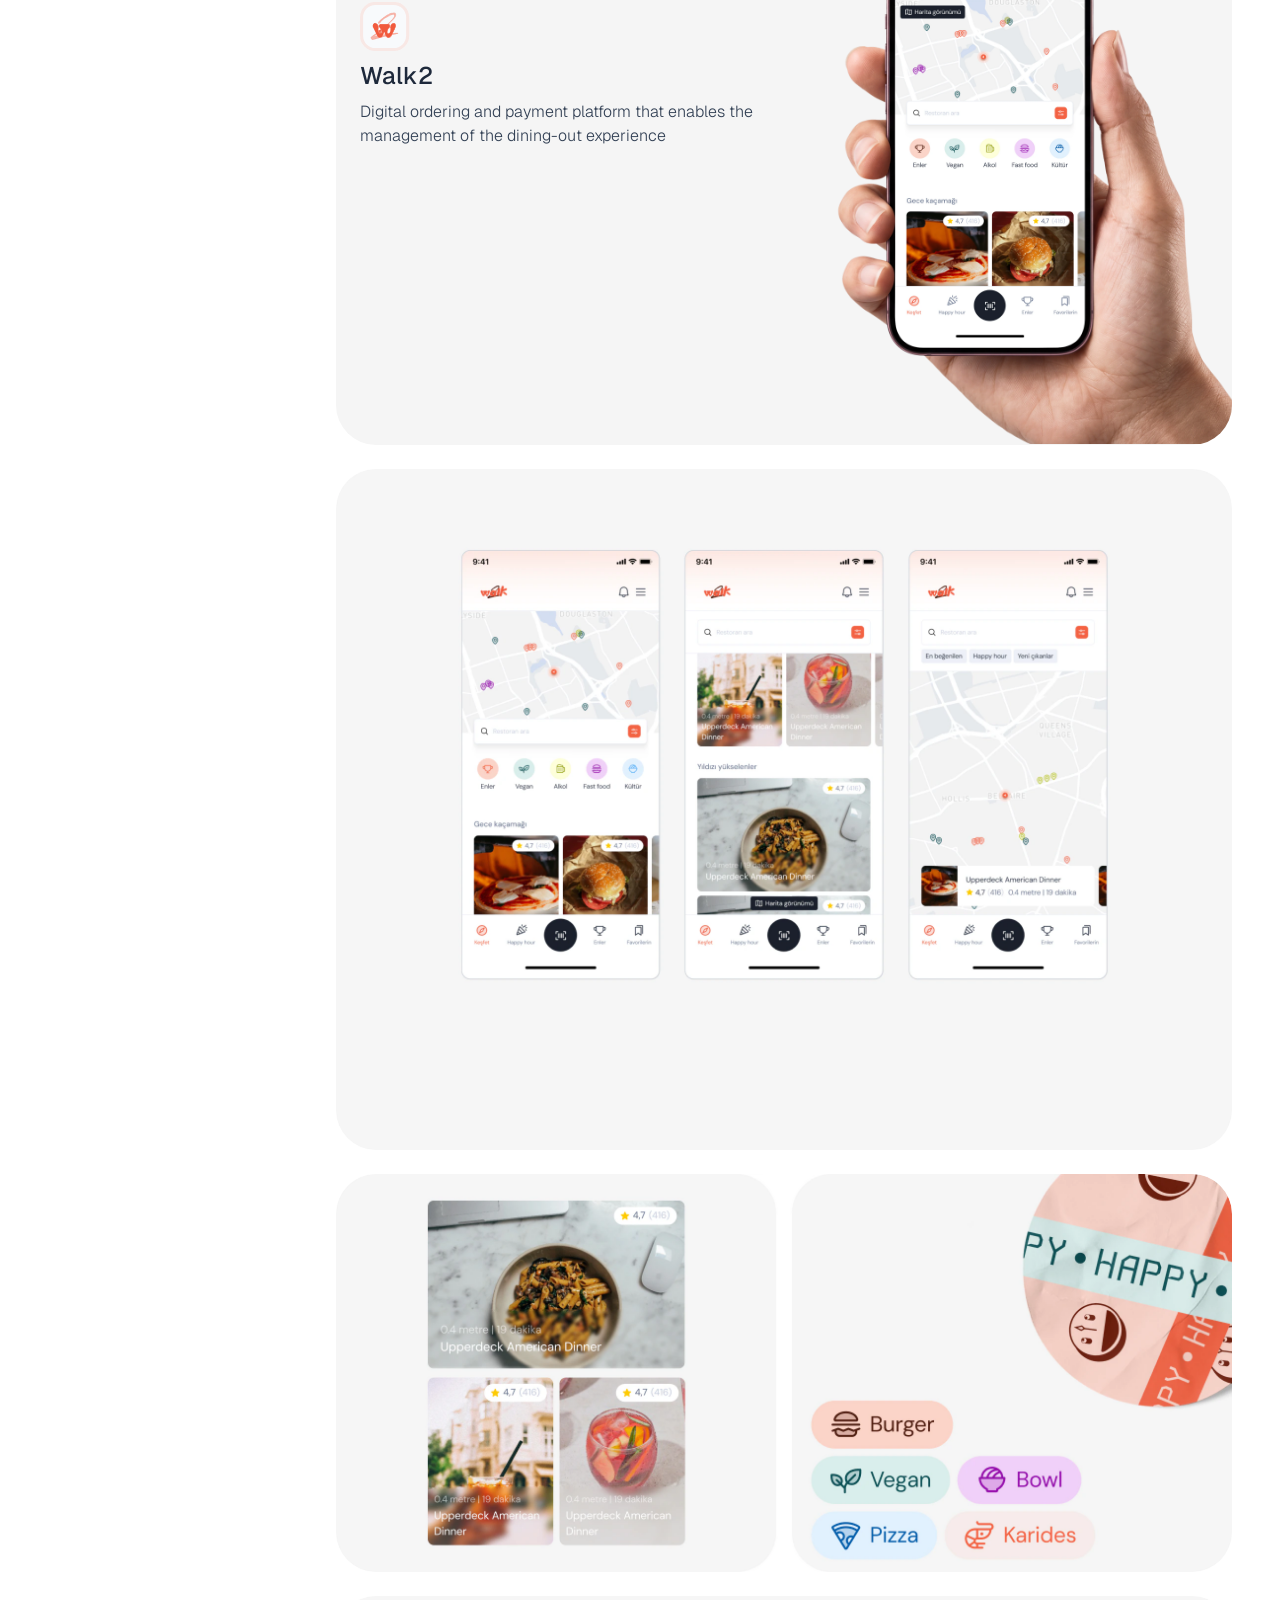
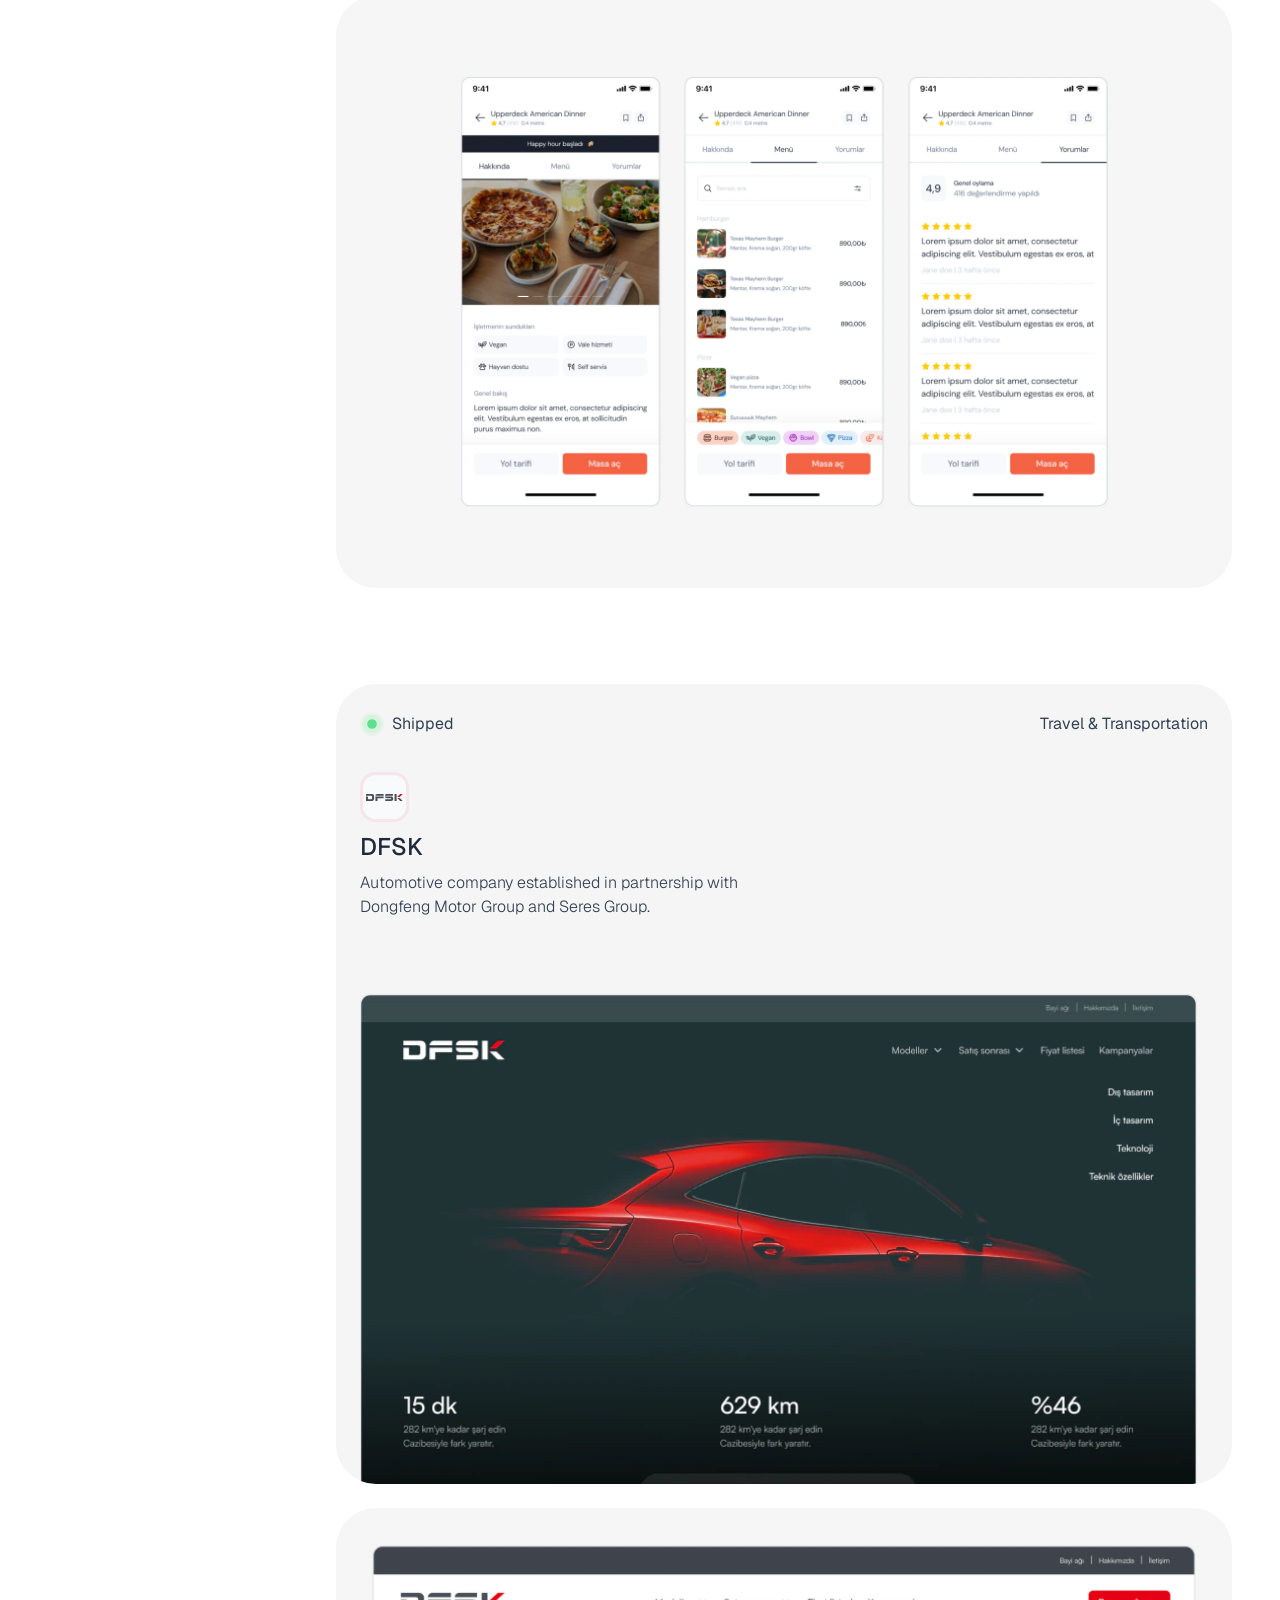
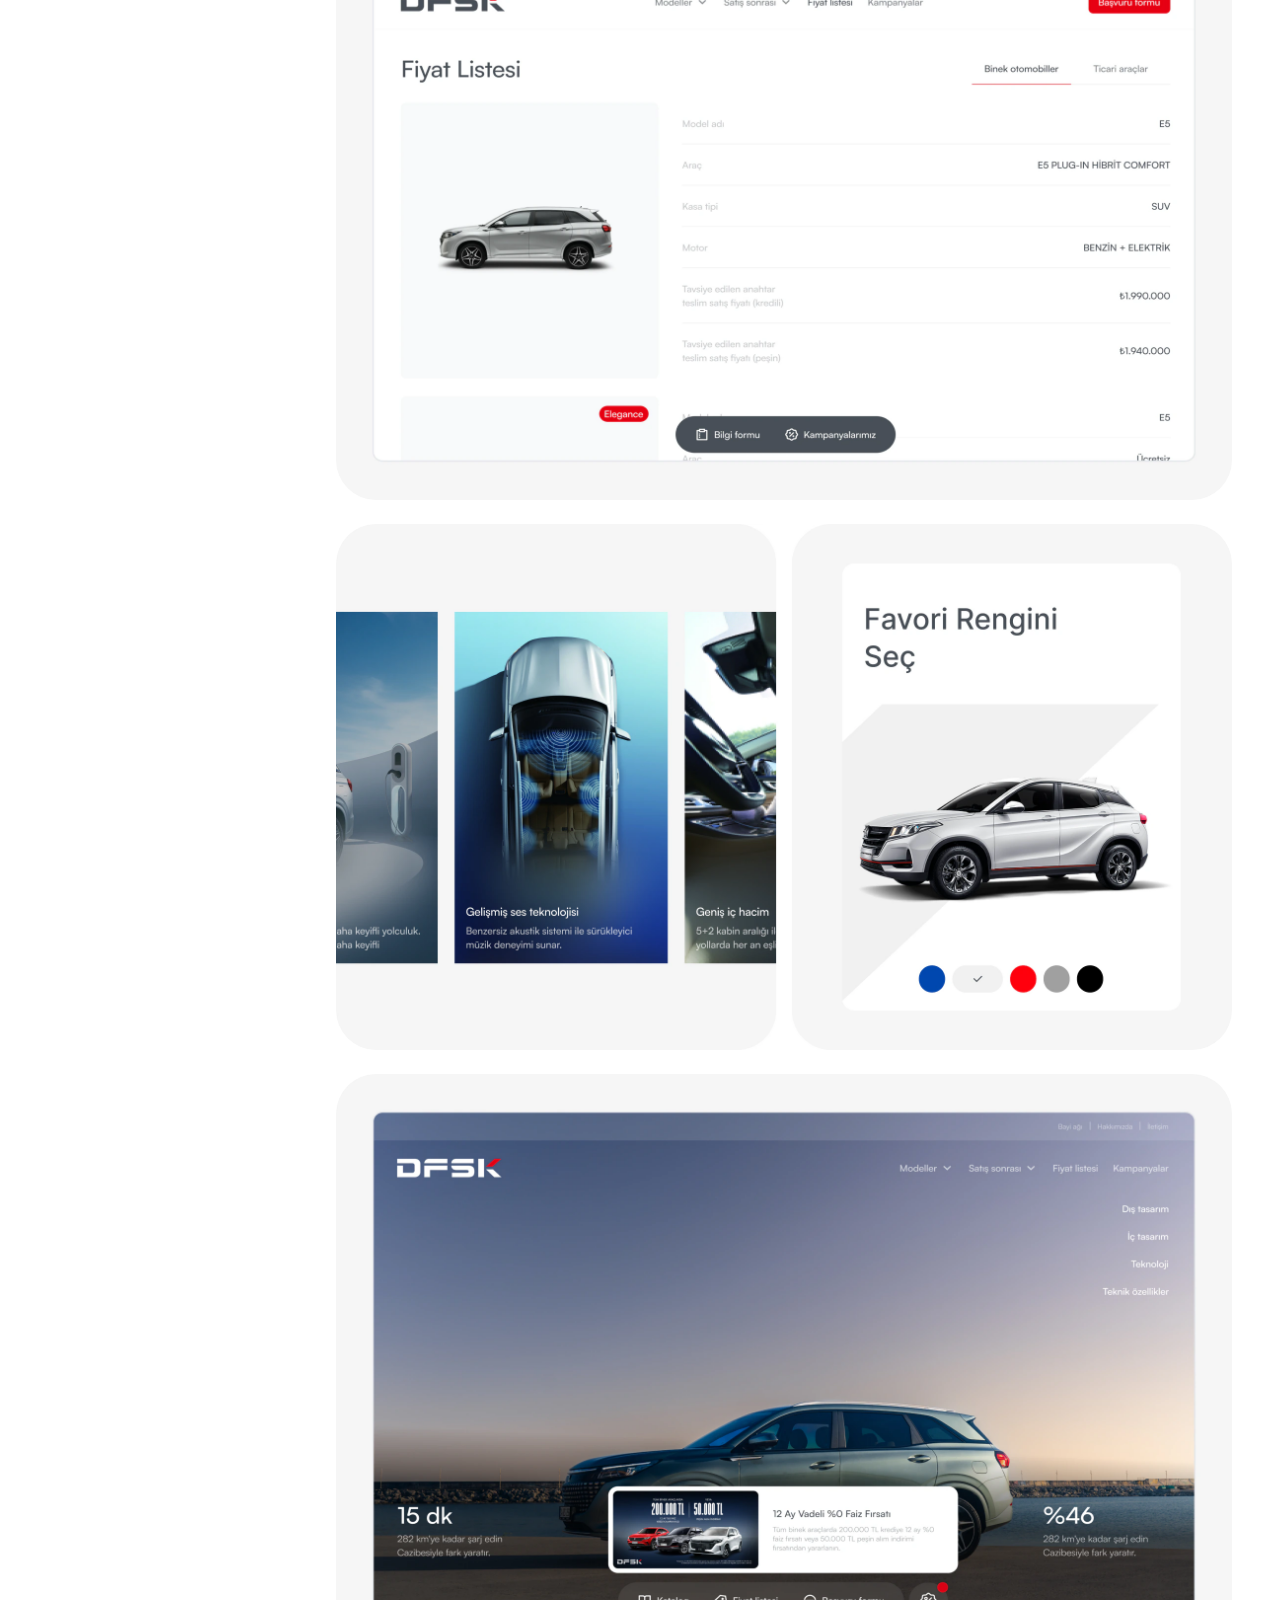
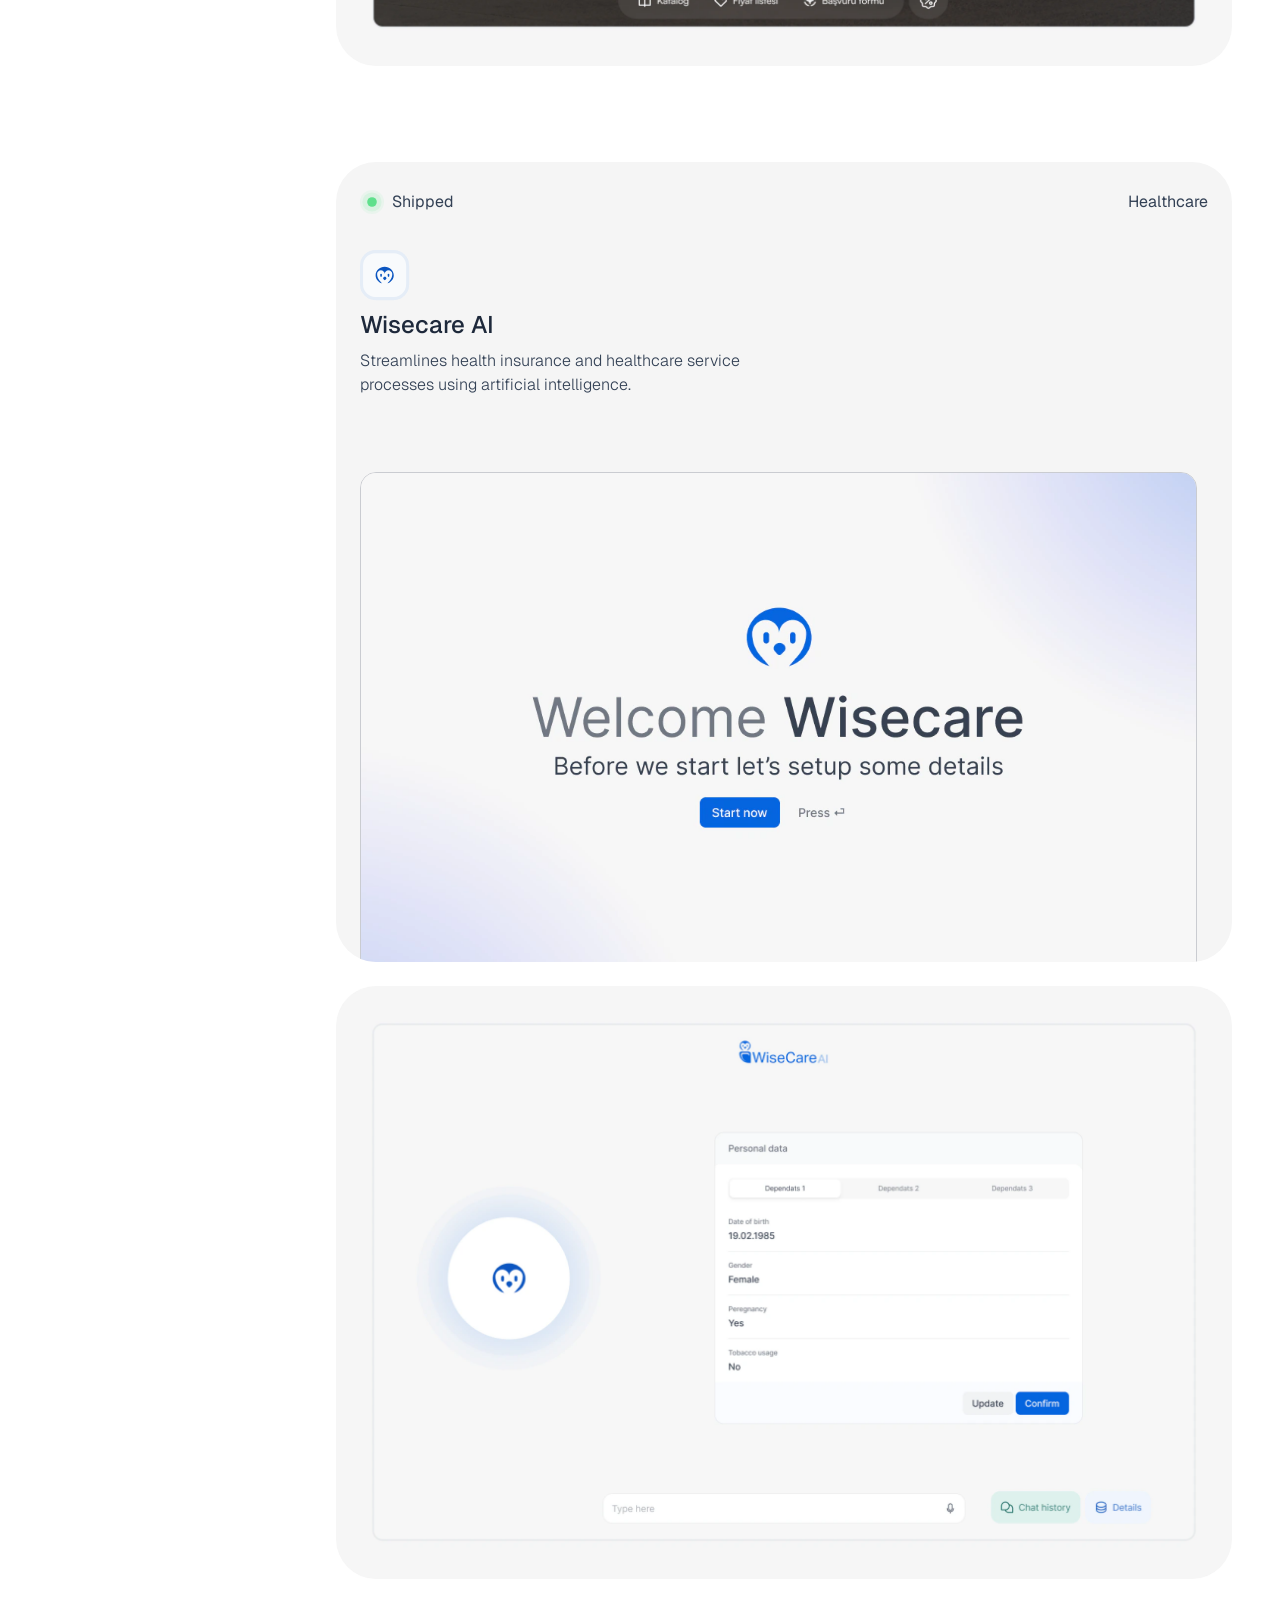
==== commit af07b510: "Hero: one sentence per line on phones, even greeting size, regular-weight "fancy" Co-Authored-By: Cl" ====
--- a/index.html
+++ b/index.html
@@ -94,7 +94,7 @@
         <h1 class="text-[24px] font-light leading-[1.5] text-slate-900 sm:text-[37.887px]">
           <span class="line">
             <span class="line-inner">
-              <span class="inline-flex items-center gap-[16.839px] align-middle text-[1.3333em] sm:text-[1em]"><span>Hi, It’s Erhan!</span>
+              <span class="inline-flex items-center gap-[16.839px] align-middle"><span>Hi, It’s Erhan!</span>
                 <span class="avatars pop-in" style="--d: 300ms">
                   <span class="avatar w-[1.3096em]" style="--tilt: -8deg">
                     <span class="avatar-tile" style="--tile: 30deg"><img src="assets/hero/photo-1.webp" alt="" style="--photo: -12.54deg"></span>
@@ -110,7 +110,7 @@
             </span>
           </span>
           <span class="line"><span class="line-inner">A Product designer is curious about</span></span>
-          <span class="line"><span class="line-inner"><span class="fx-fancy font-offbit">fancy</span> and <span class="fx-friendly">people-friendly</span> designs.</span></span>
+          <span class="line"><span class="line-inner"><span class="fx-fancy">fancy</span> and <span class="fx-friendly">people-friendly</span> designs.</span></span>
           <span class="line">
             <span class="line-inner">Currently working at
               <a class="company pop-in" style="--d: 900ms" href="https://www.getpaydas.com/" target="_blank" rel="noopener" aria-label="Paydaş website (opens in a new tab)">
--- a/assets/css/site.css
+++ b/assets/css/site.css
@@ -243,8 +243,10 @@
 /* ---------- Hero intro: text blur-in, word by word ---------- */
 /* main.js wraps each word in .word with its index (--i); without JS the text simply shows */
 .line { display: block; }
-/* Phones: after the greeting, the sentence flows as one paragraph (like the mobile Figma frame) */
-@media (max-width: 639px) { .line + .line { display: inline; } }
+/* Phones: keep one sentence per line, sized so the longest line ("…curious about", ~16.3em) never wraps */
+@media (max-width: 639px) {
+  .hero h1 { font-size: min(20.5px, calc((100vw - 48px) / 16.3)); line-height: 1.6; }
+}
 .word {
   display: inline-block;
   opacity: 0;
@@ -473,6 +475,14 @@
   .chip-strip[data-more-right] .chip-edge--right { opacity: 1; }
 }
 @media (min-width: 1024px) { .chip-edge { display: none; } }
+/* Mobile: tab strip hides on scroll down, returns on scroll up (state set in main.js) */
+@media (max-width: 1023px) {
+  .chip-strip { transition: transform 300ms var(--ease-out); }
+  .chip-strip[data-hidden] { transform: translateY(-100%); transition-timing-function: var(--ease-in-out); }
+}
+@media (max-width: 1023px) and (prefers-reduced-motion: reduce) {
+  .chip-strip { transition-duration: 1ms; }
+}
 
 /* ---------- Media hover (pointer devices only) ---------- */
 .zoom-img { transition: transform 600ms var(--ease-out); }
@@ -491,5 +501,61 @@
   .zoom-img { transition: none; }
 }
 
+/* ---------- About: paragraphs blur in word by word when they scroll into view ---------- */
+.blur-words .word {
+  animation-duration: 700ms;
+  animation-delay: calc(var(--start, 0ms) + var(--i, 0) * 12ms);
+  animation-play-state: paused;
+}
+.blur-words[data-visible] .word { animation-play-state: running; }
+
+/* ---------- About: work experience unfolds row by row, like an accordion opening ---------- */
+.career-list { display: flex; flex-direction: column; gap: 32px; padding: 8px 0; }
+.career {
+  display: grid; grid-template-rows: 0fr;
+  transition: grid-template-rows 600ms var(--ease-in-out);
+  transition-delay: calc(var(--start, 0ms) + var(--d, 0ms));
+}
+.career-row {
+  min-height: 0; overflow: hidden;
+  opacity: 0; transform: translateY(-10px);
+  transition: opacity 500ms ease, transform 600ms var(--ease-out);
+  transition-delay: calc(var(--start, 0ms) + var(--d, 0ms) + 150ms);
+}
+.career-list[data-visible] .career { grid-template-rows: 1fr; }
+.career-list[data-visible] .career-row { opacity: 1; transform: none; }
+
+/* ---------- About: photos — curtain reveal on scroll, then a gentle parallax drift ---------- */
+.curtain {
+  clip-path: inset(100% 0 0 0);
+  transition: clip-path 1000ms var(--ease-in-out);
+  transition-delay: var(--start, 0ms);
+}
+.curtain[data-visible] { clip-path: inset(0 0 0 0); }
+.curtain .px { position: absolute; inset: -6%; }
+.curtain .px > img {
+  scale: 1.2;
+  transition: scale 1400ms var(--ease-out), transform 600ms var(--ease-out);
+  transition-delay: var(--start, 0ms), 0ms;
+}
+.curtain[data-visible] .px > img { scale: 1; }
+.curtain + figcaption { opacity: 0; transition: opacity 500ms ease; transition-delay: calc(var(--start, 0ms) + 600ms); }
+.curtain[data-visible] + figcaption { opacity: 1; }
+@supports (animation-timeline: view()) {
+  @media (prefers-reduced-motion: no-preference) {
+    .curtain .px { animation: photo-drift linear both; animation-timeline: view(); animation-range: cover 0% cover 100%; }
+  }
+}
+@keyframes photo-drift { from { translate: 0 -4%; } to { translate: 0 4%; } }
+
+@media (prefers-reduced-motion: reduce) {
+  .blur-words .word { animation-play-state: running; animation-delay: 0ms; }
+  .curtain, .curtain + figcaption { transition-delay: 0ms; }
+  .career, .career-row { transition-duration: 1ms; transition-delay: 0ms; }
+  .curtain { clip-path: none; opacity: 0; transition: opacity 400ms ease; }
+  .curtain[data-visible] { opacity: 1; }
+  .curtain .px > img { scale: 1; }
+}
+
 .no-scrollbar { scrollbar-width: none; }
 .no-scrollbar::-webkit-scrollbar { display: none; }
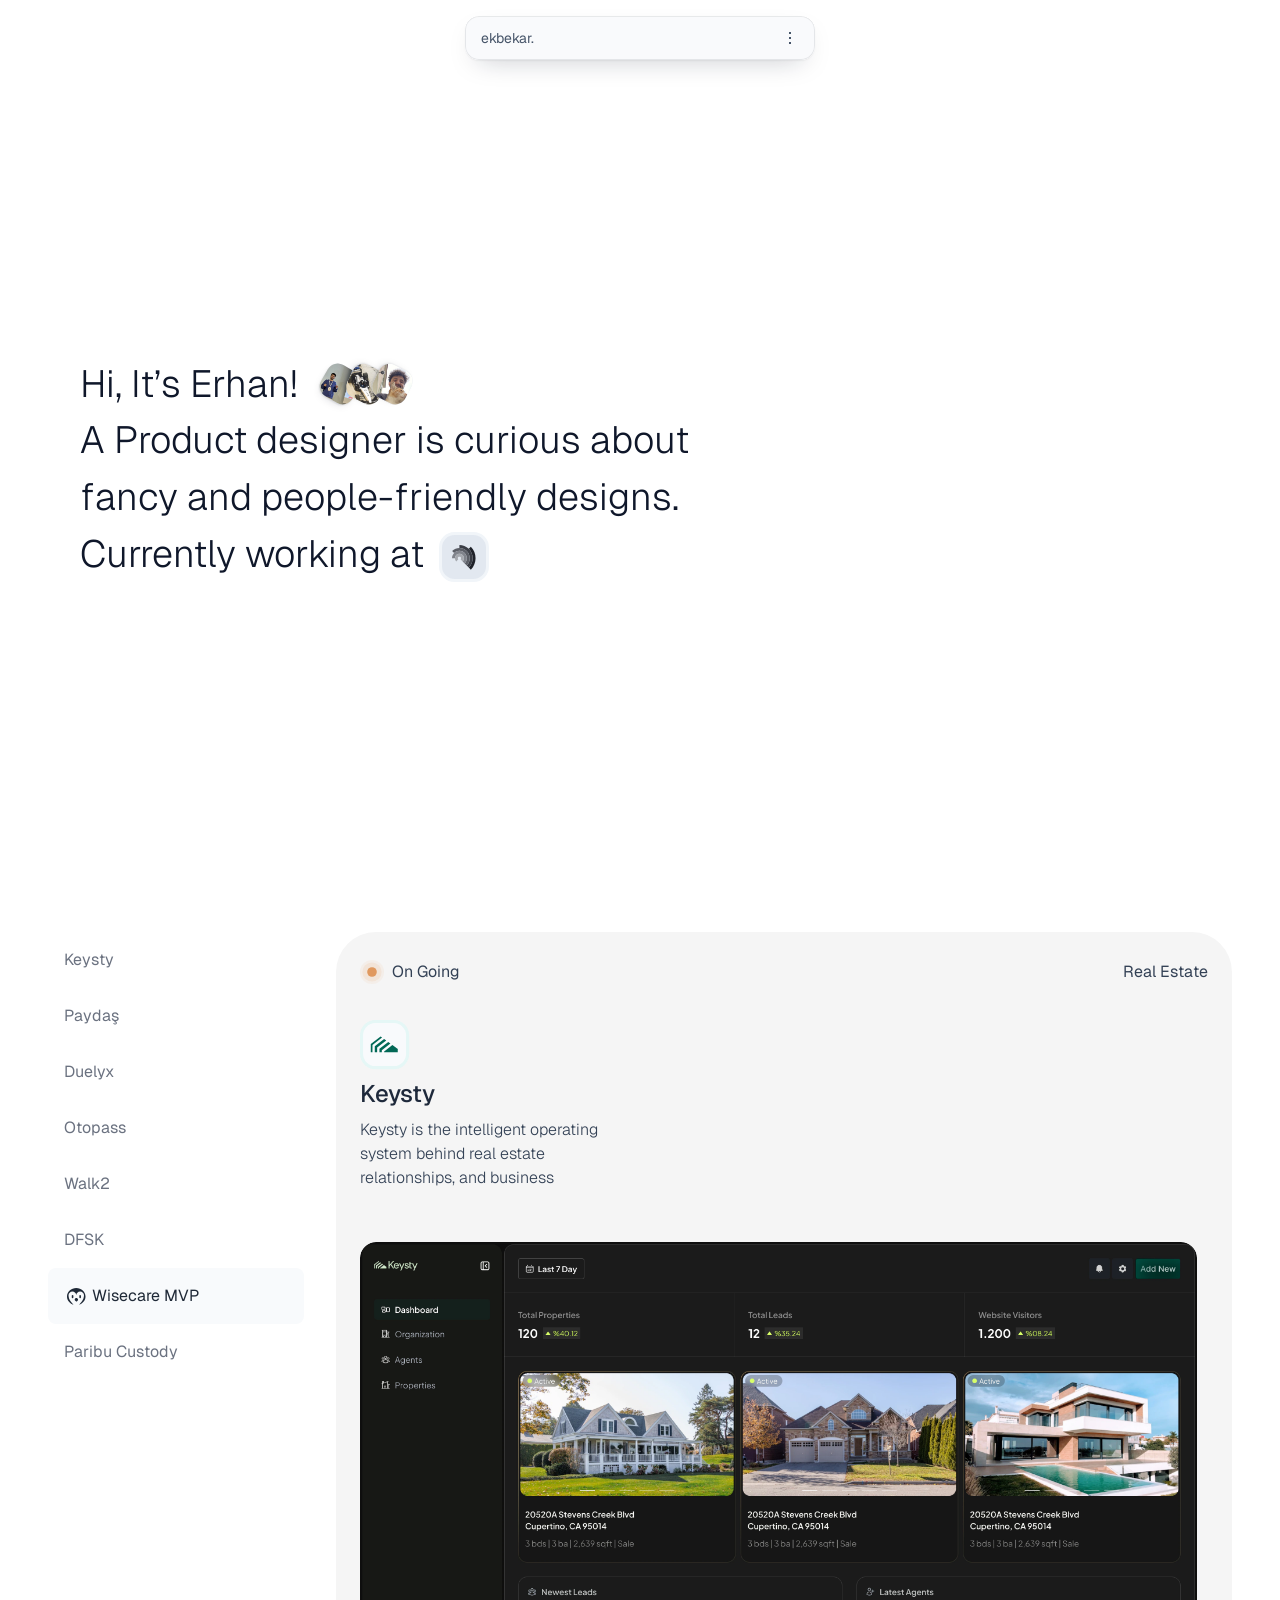
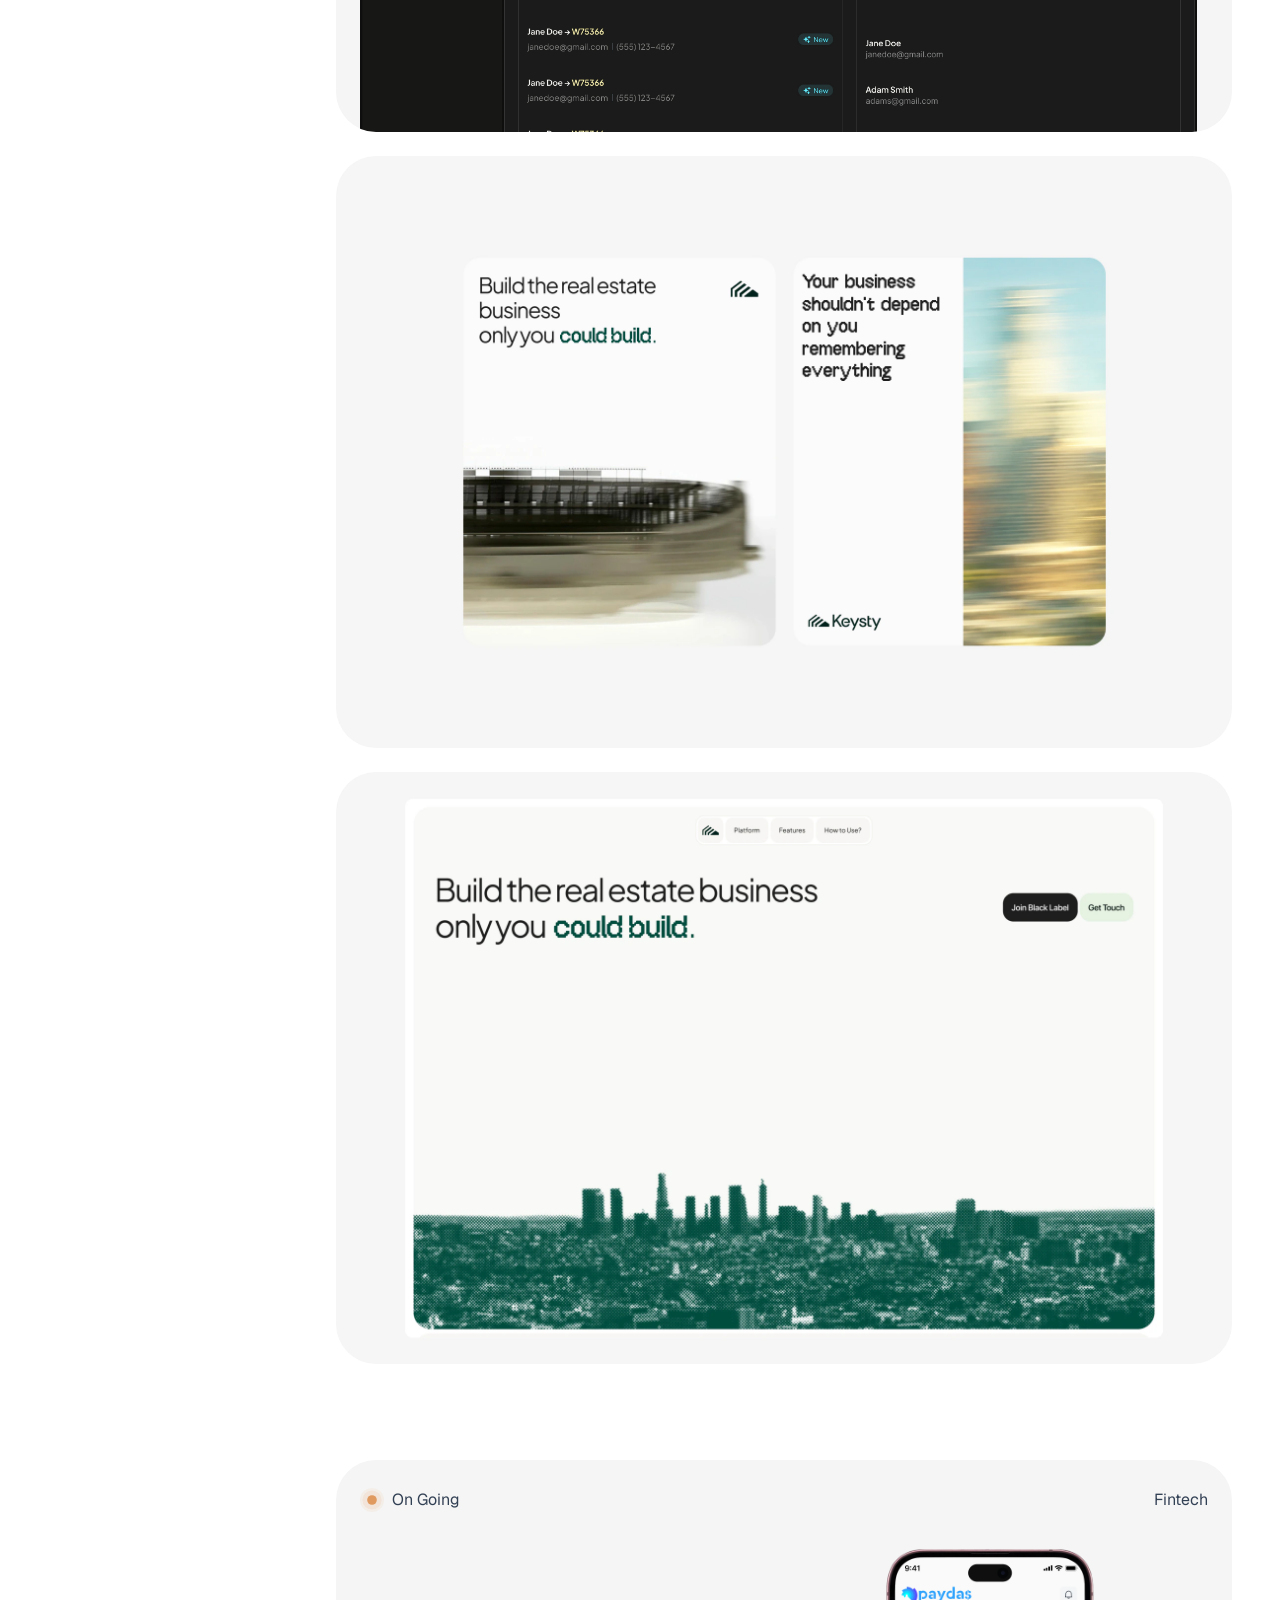
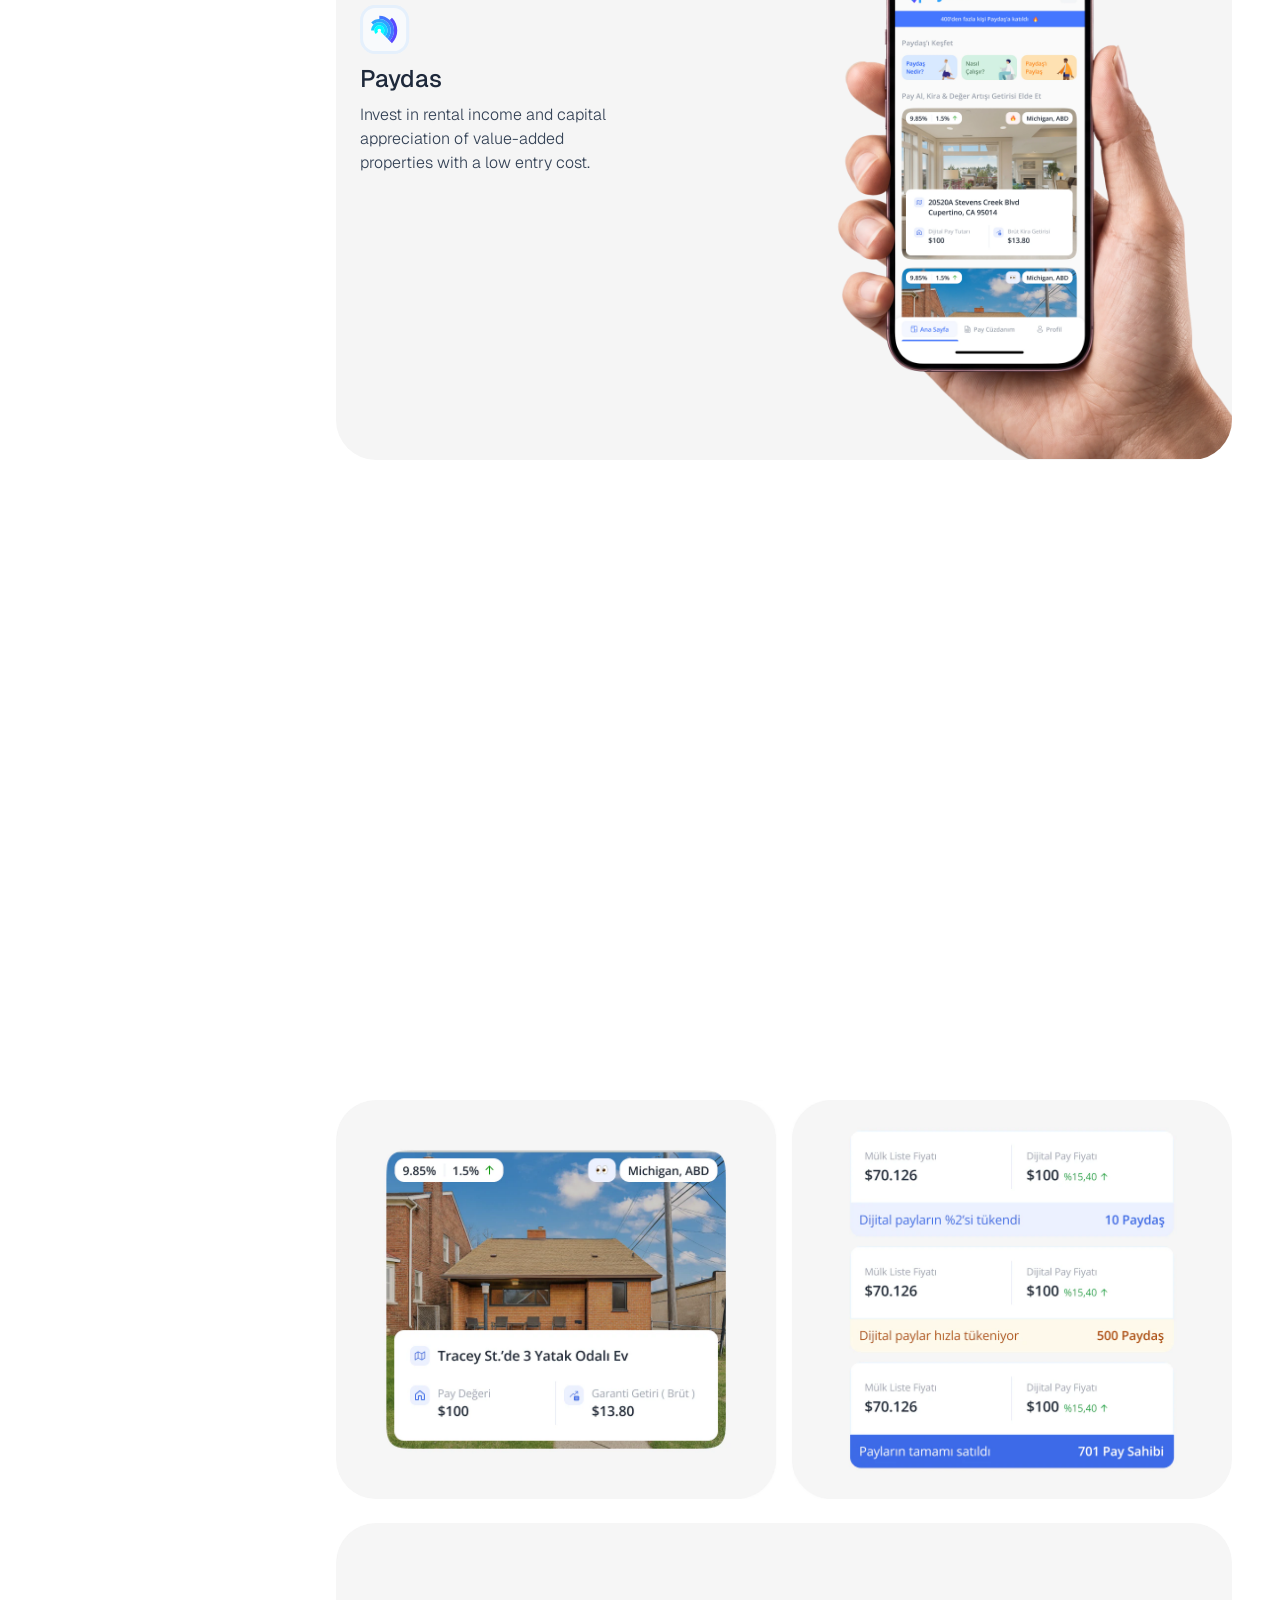
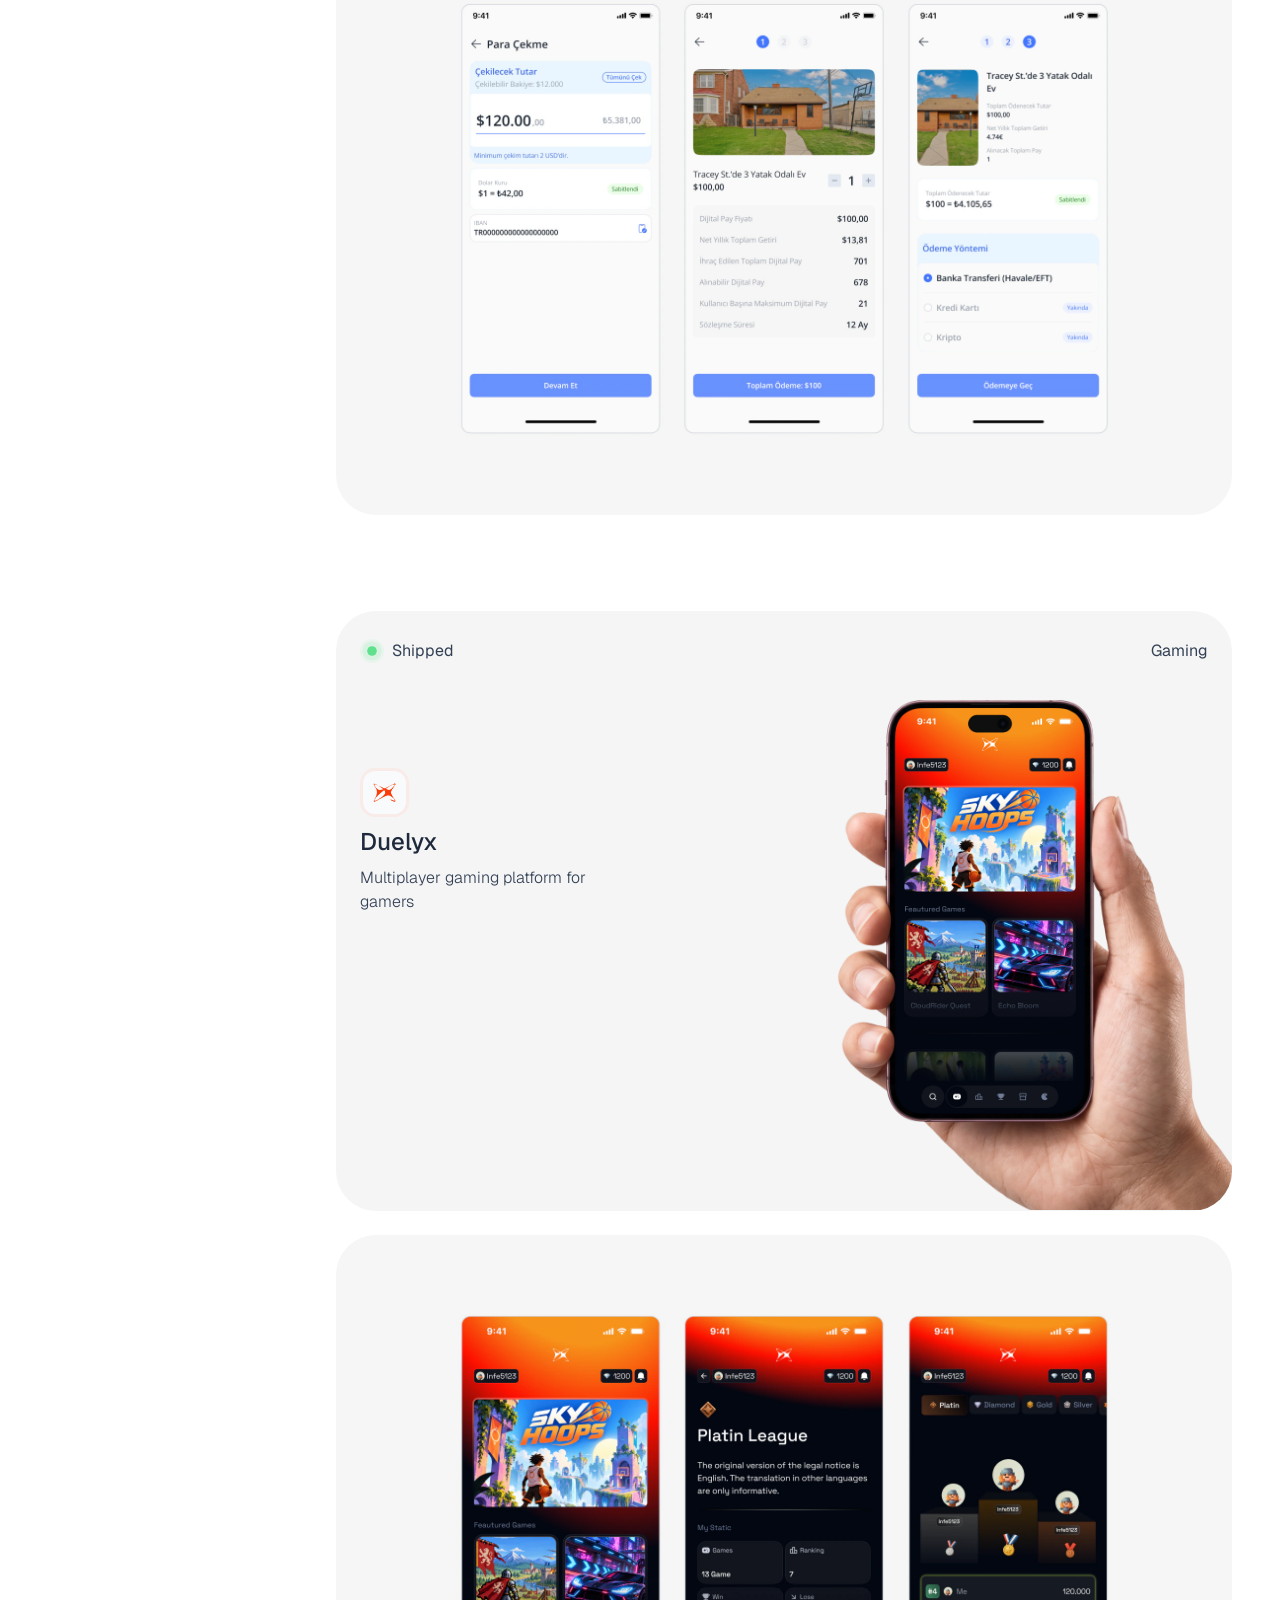
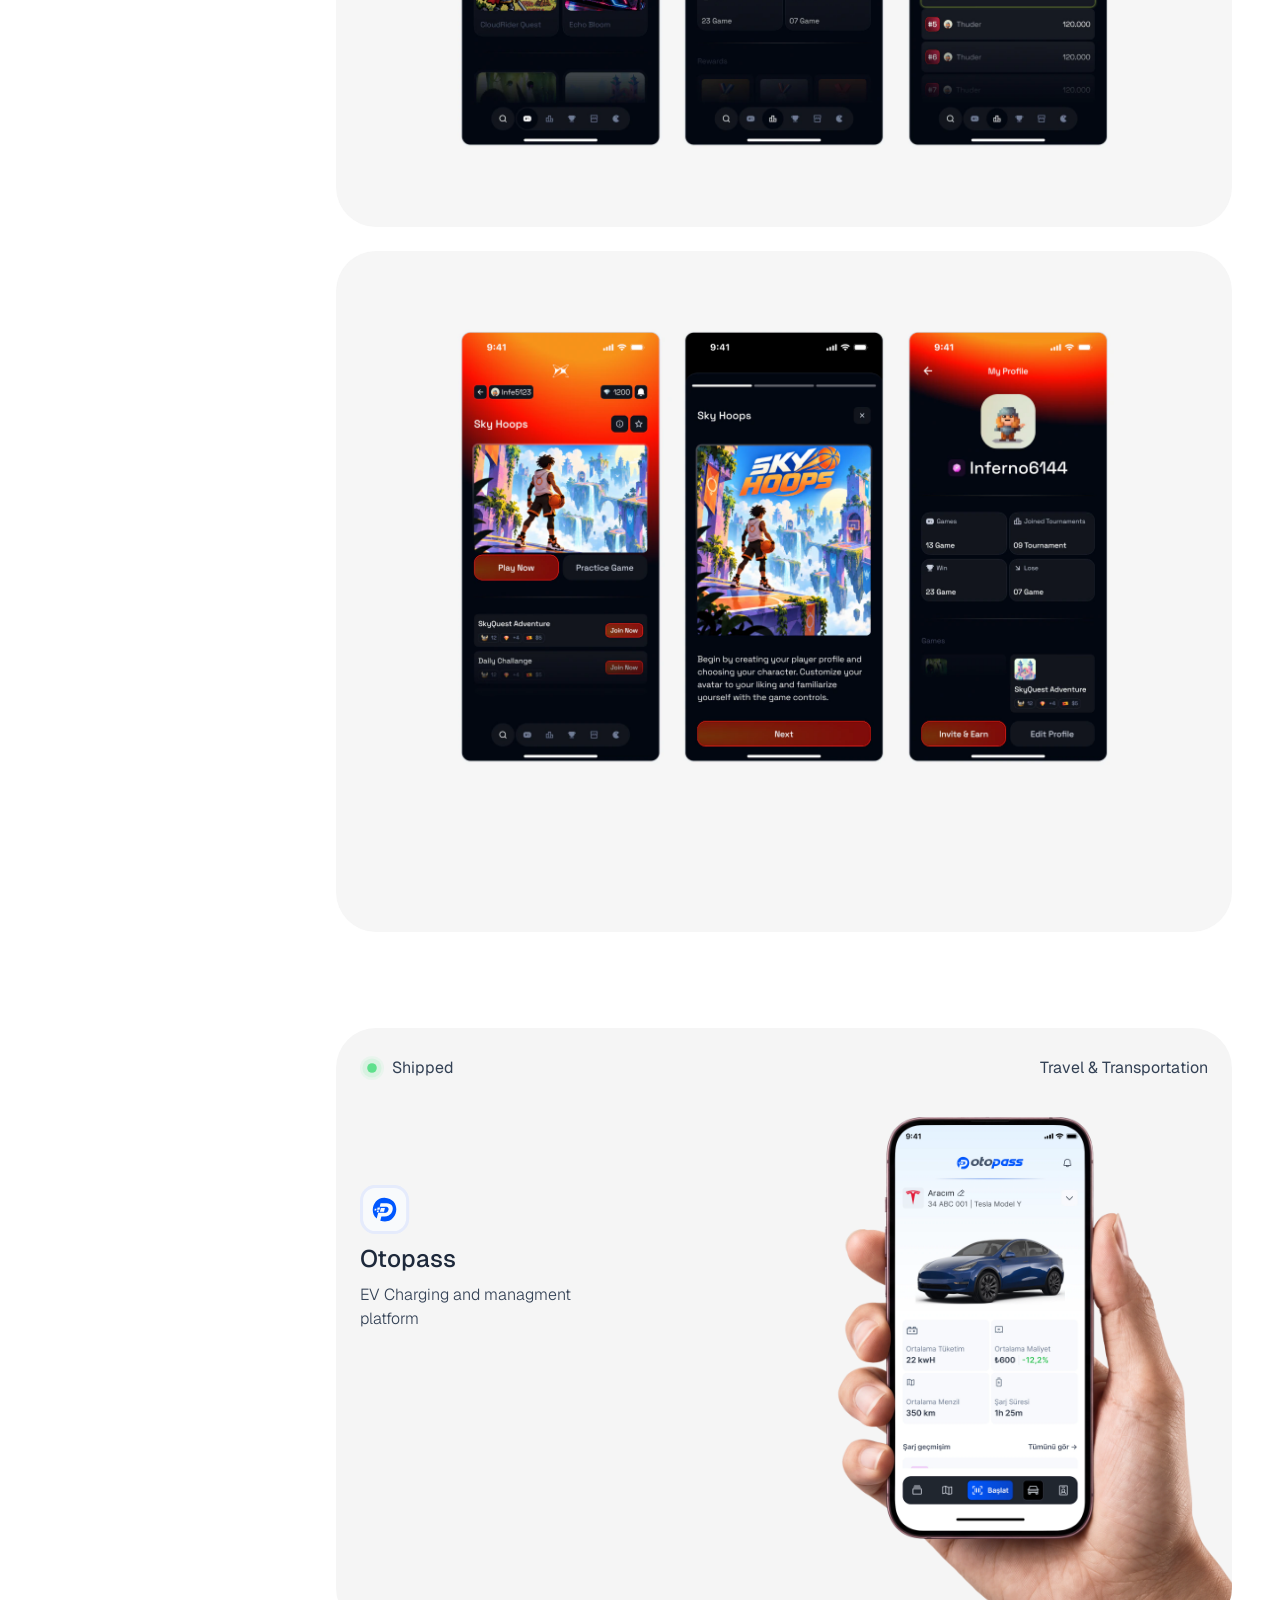
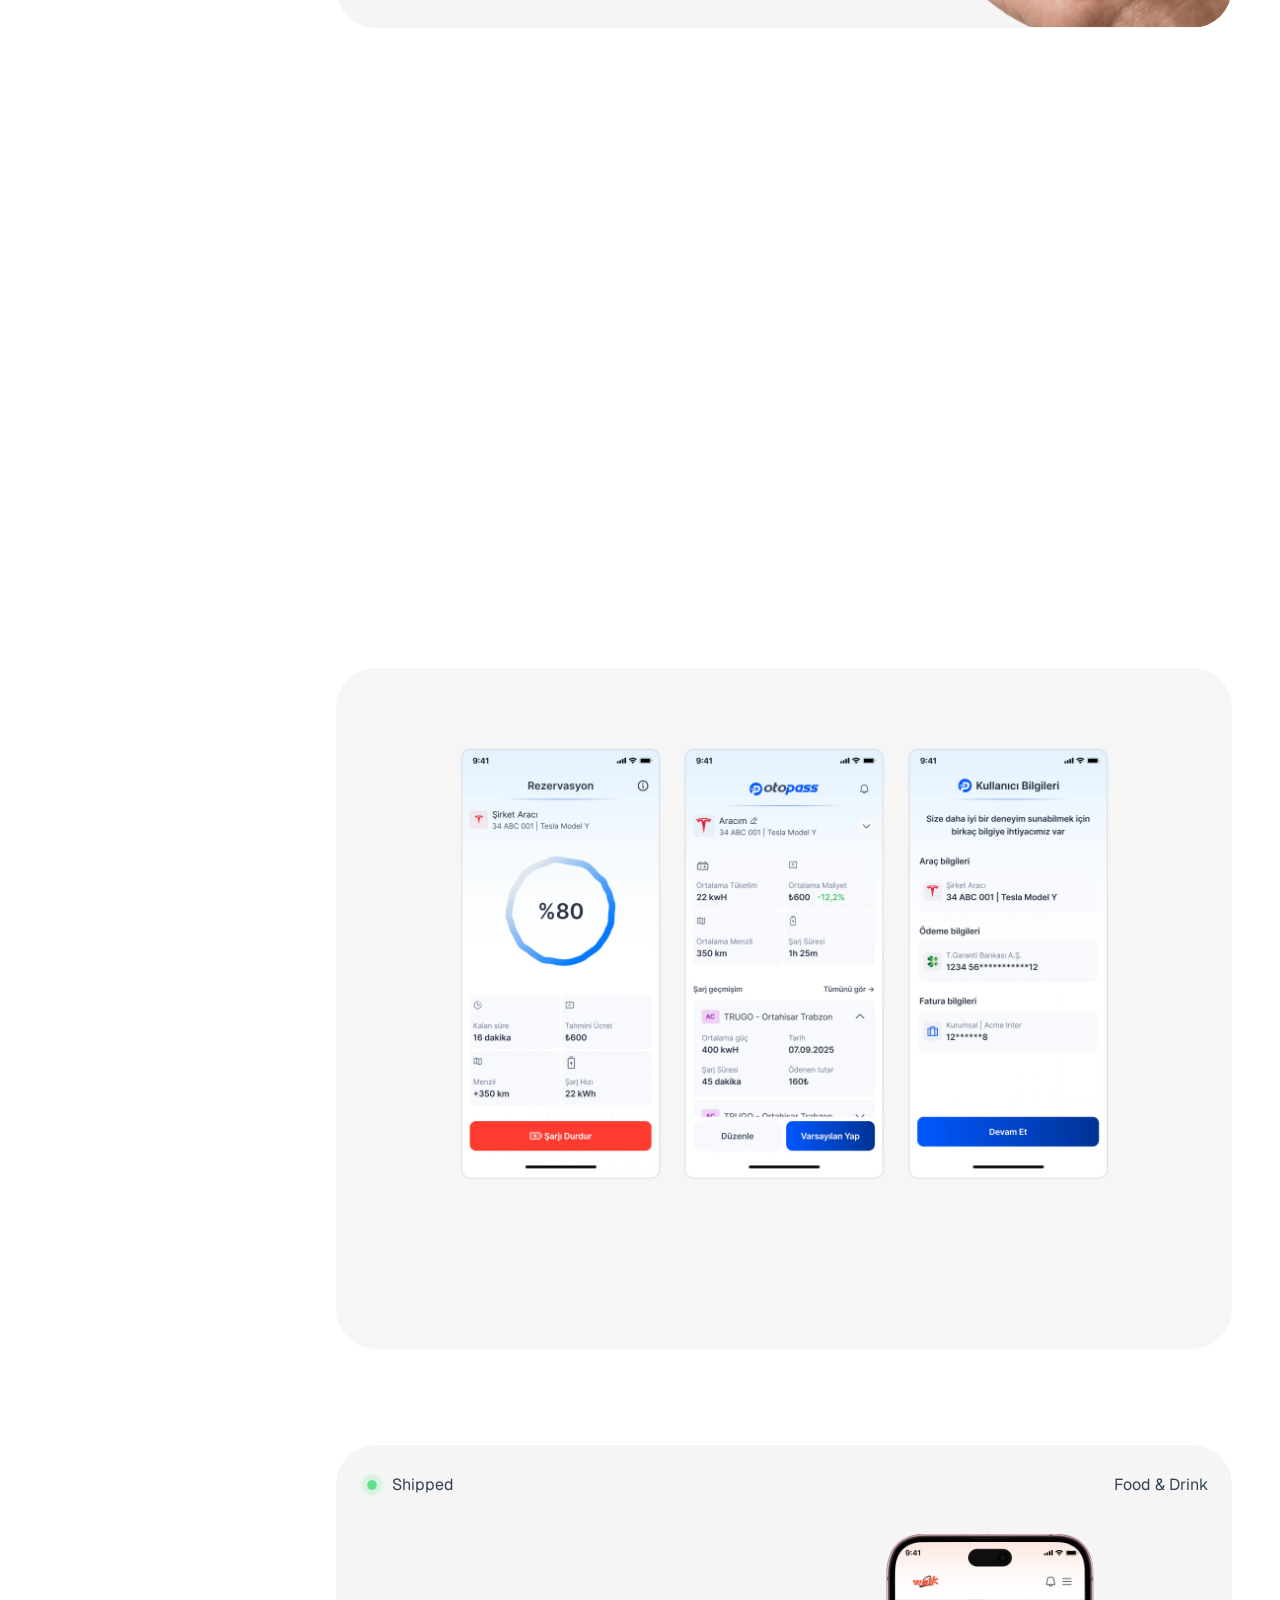
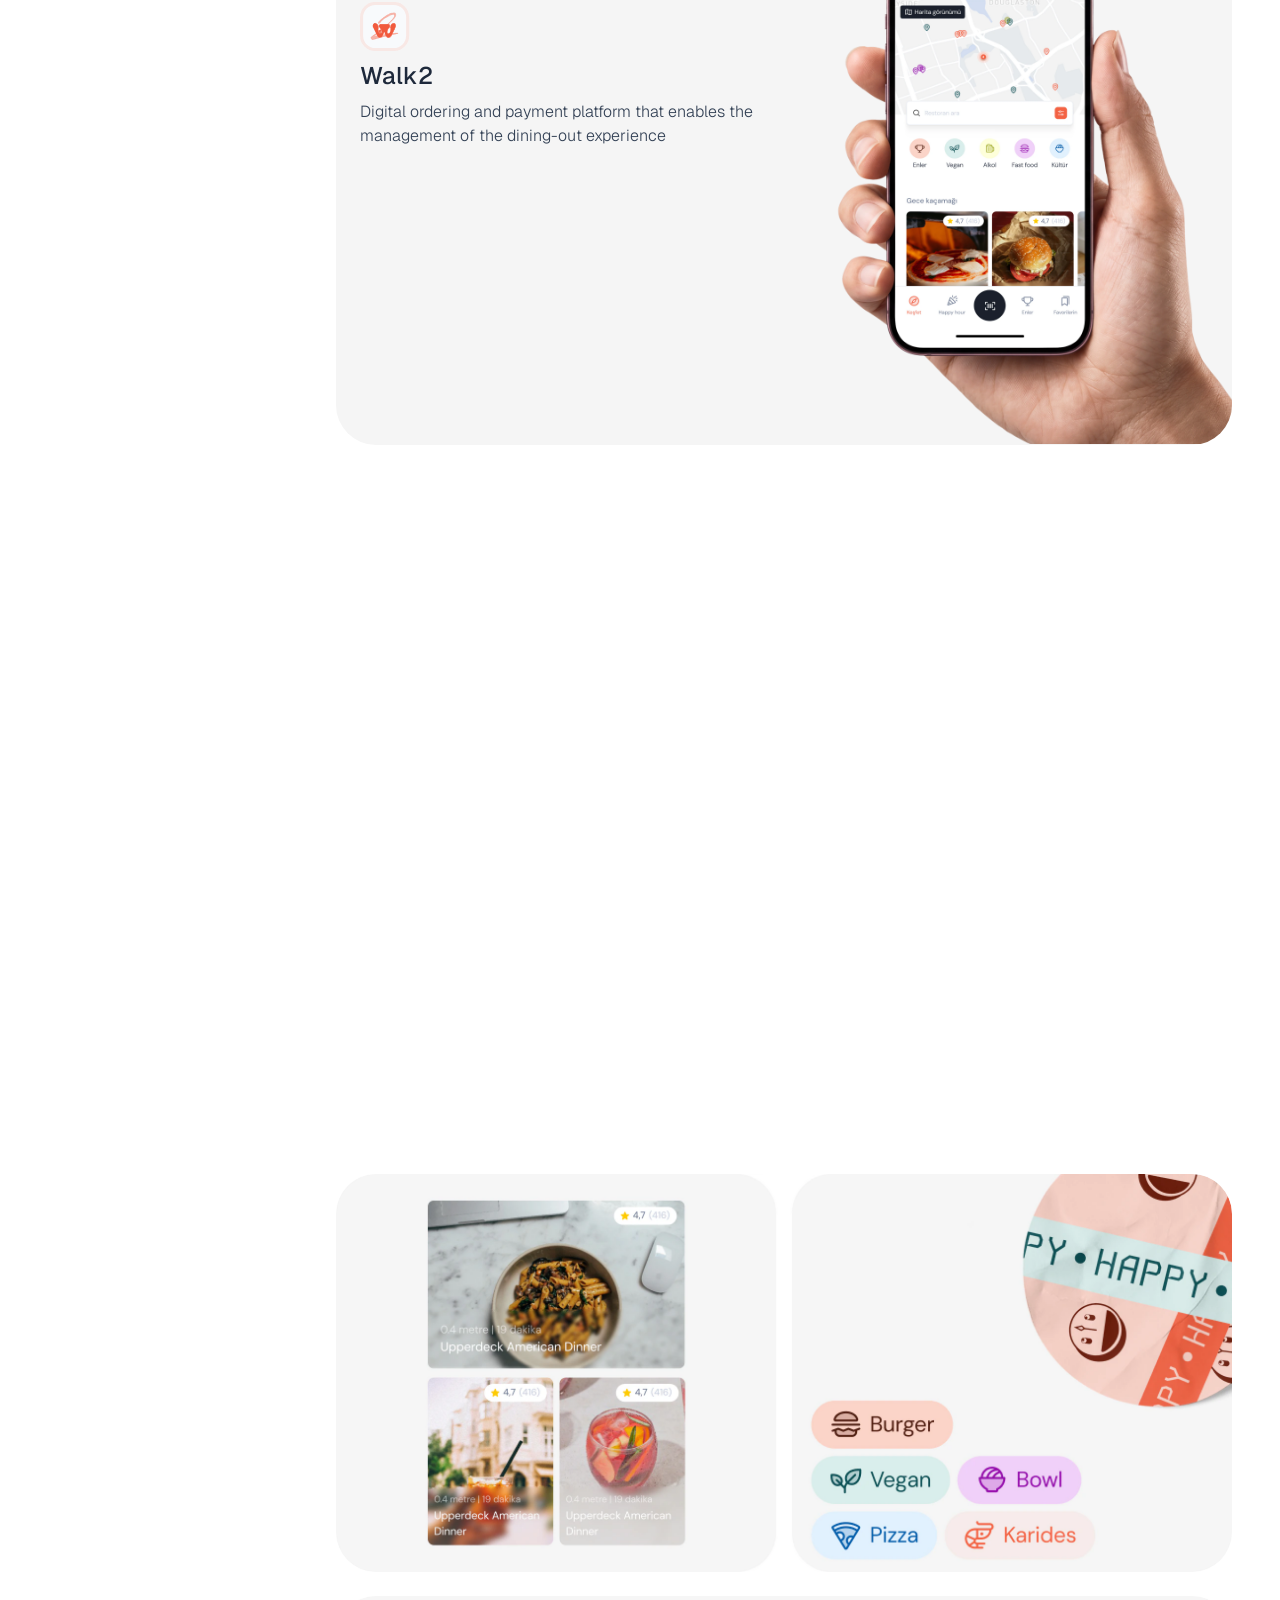
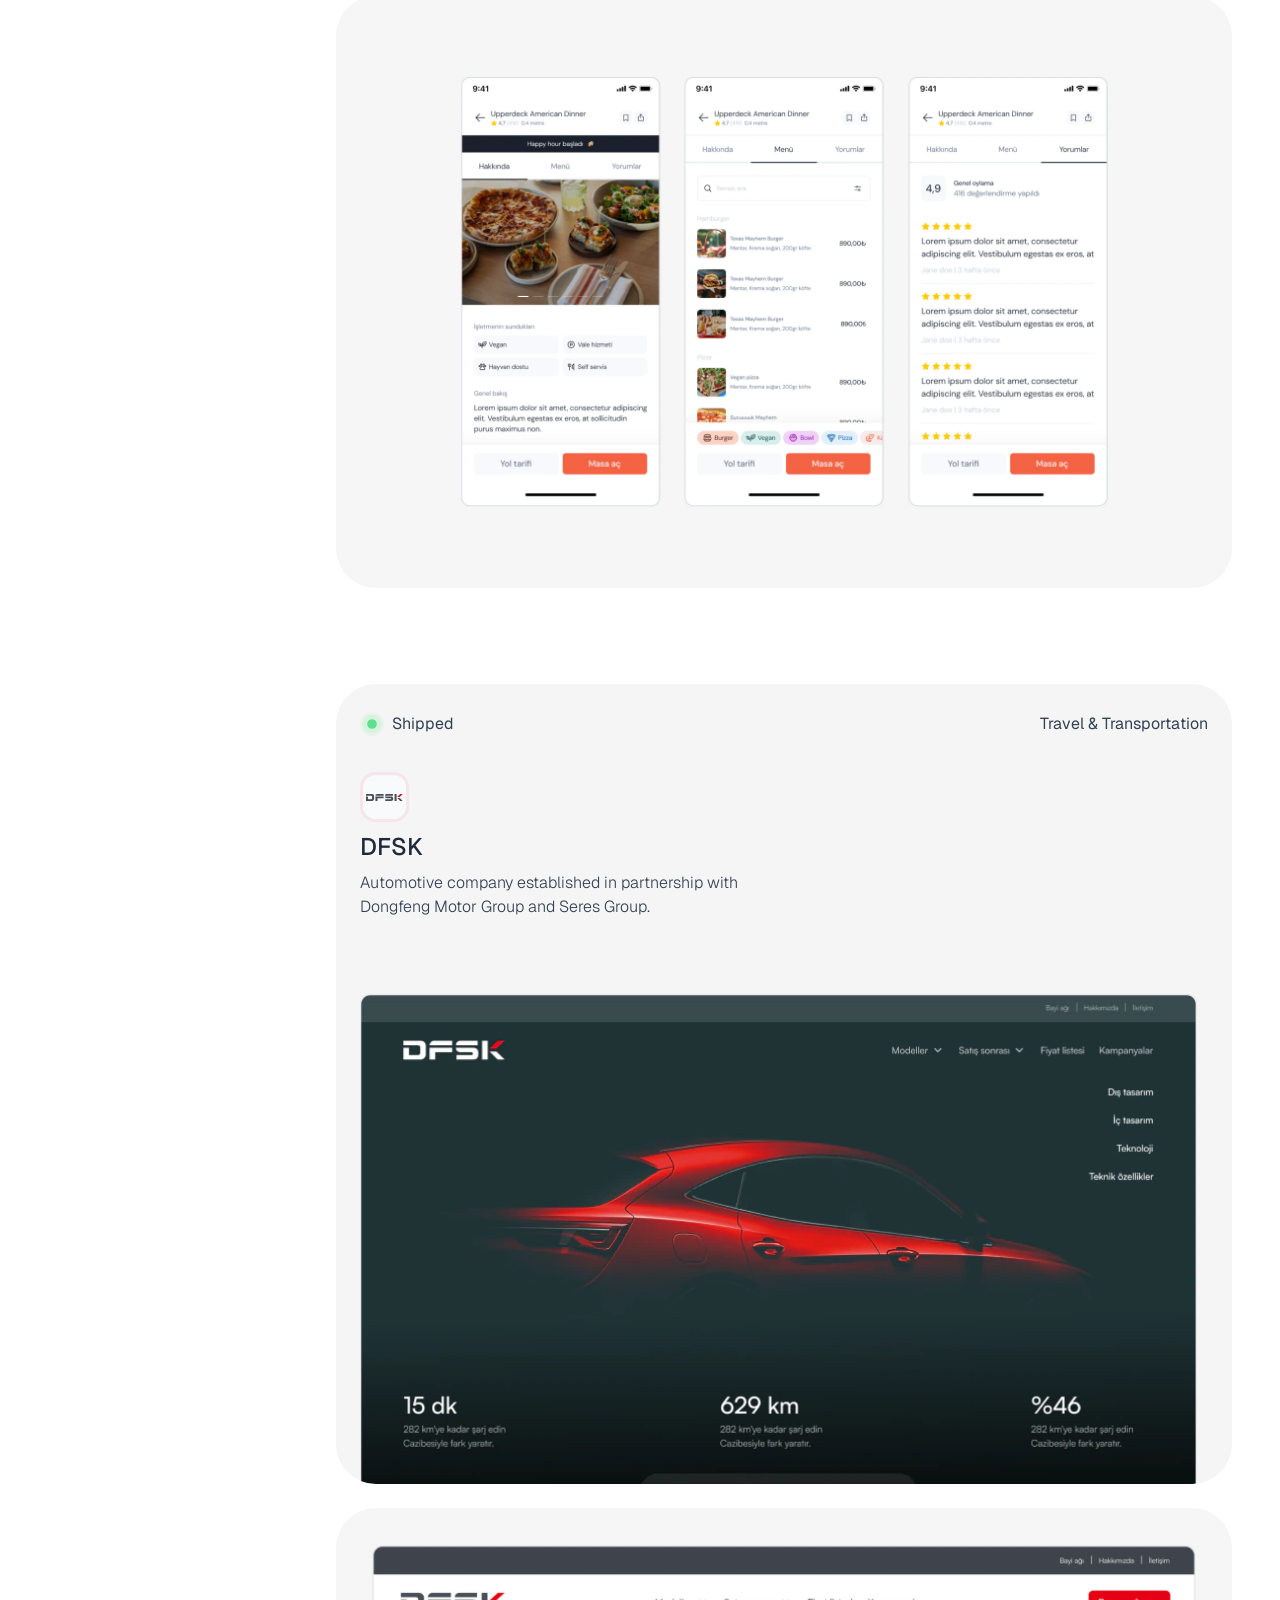
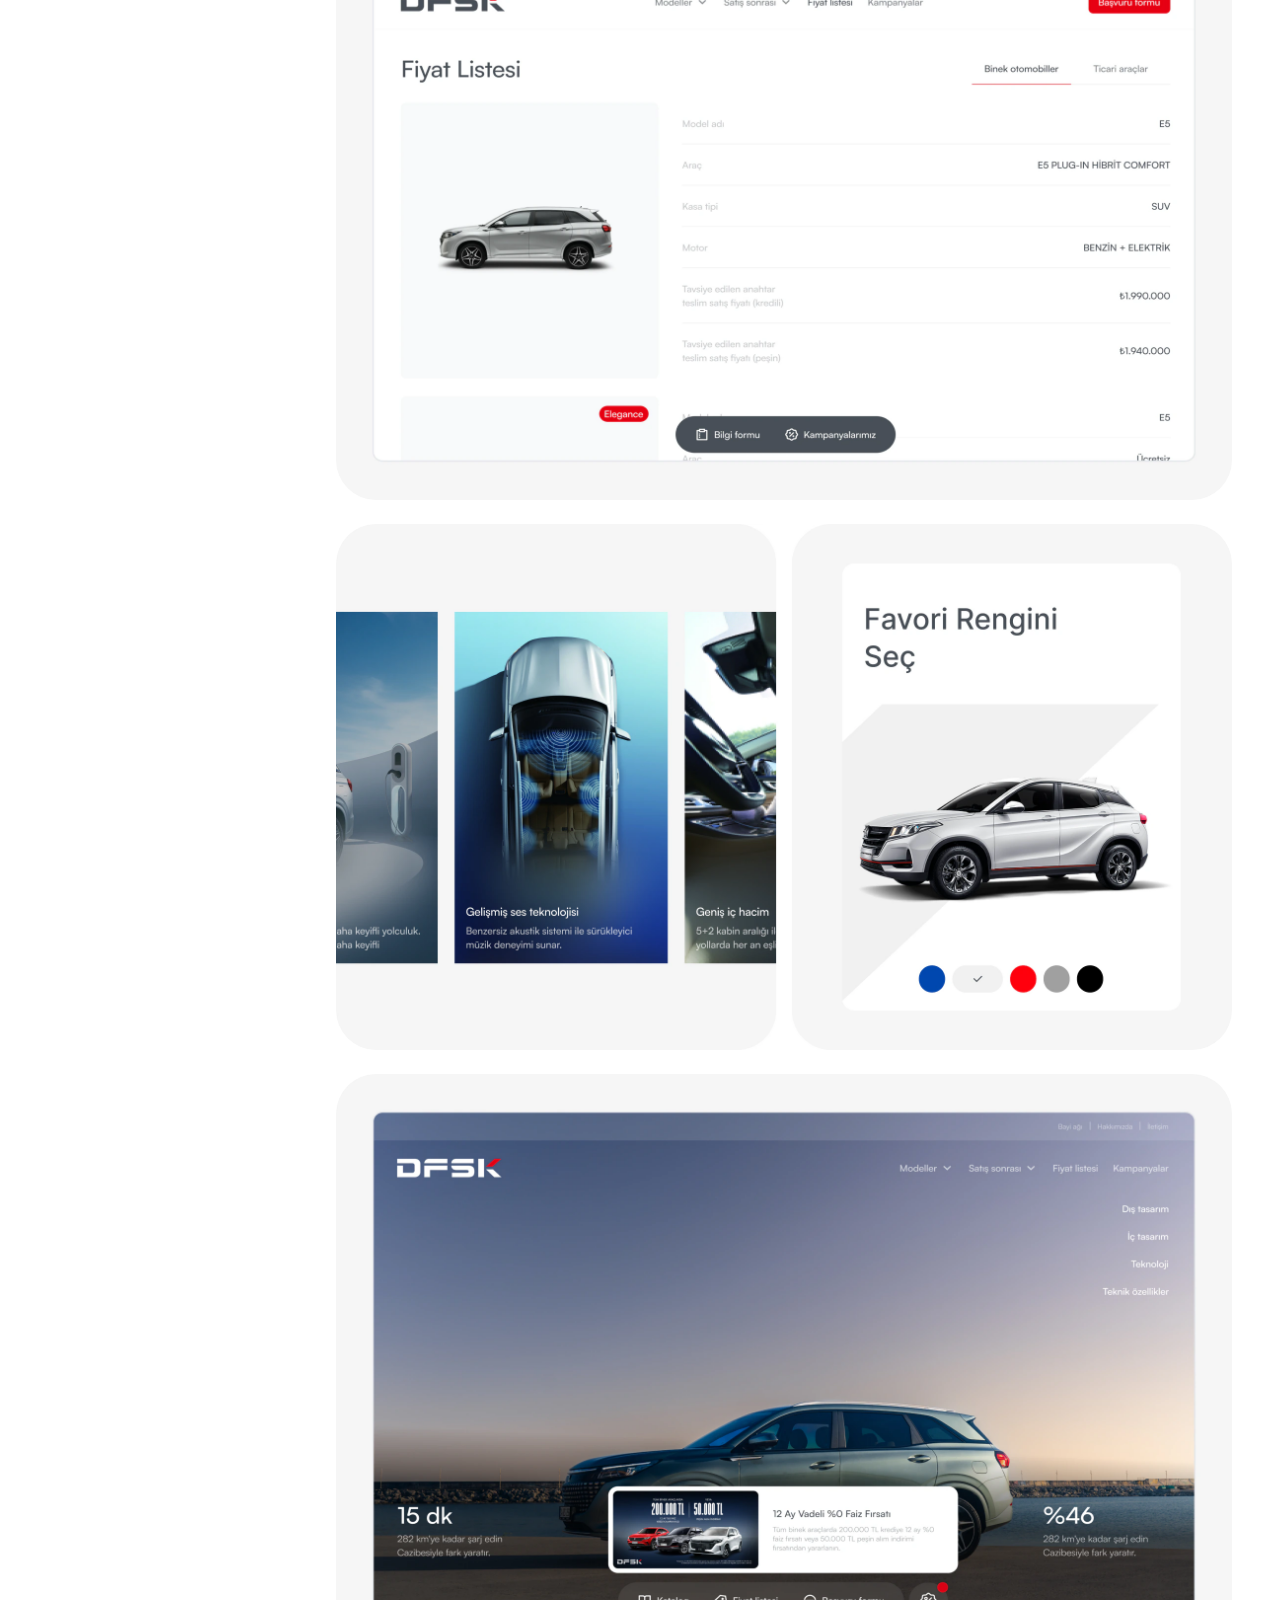
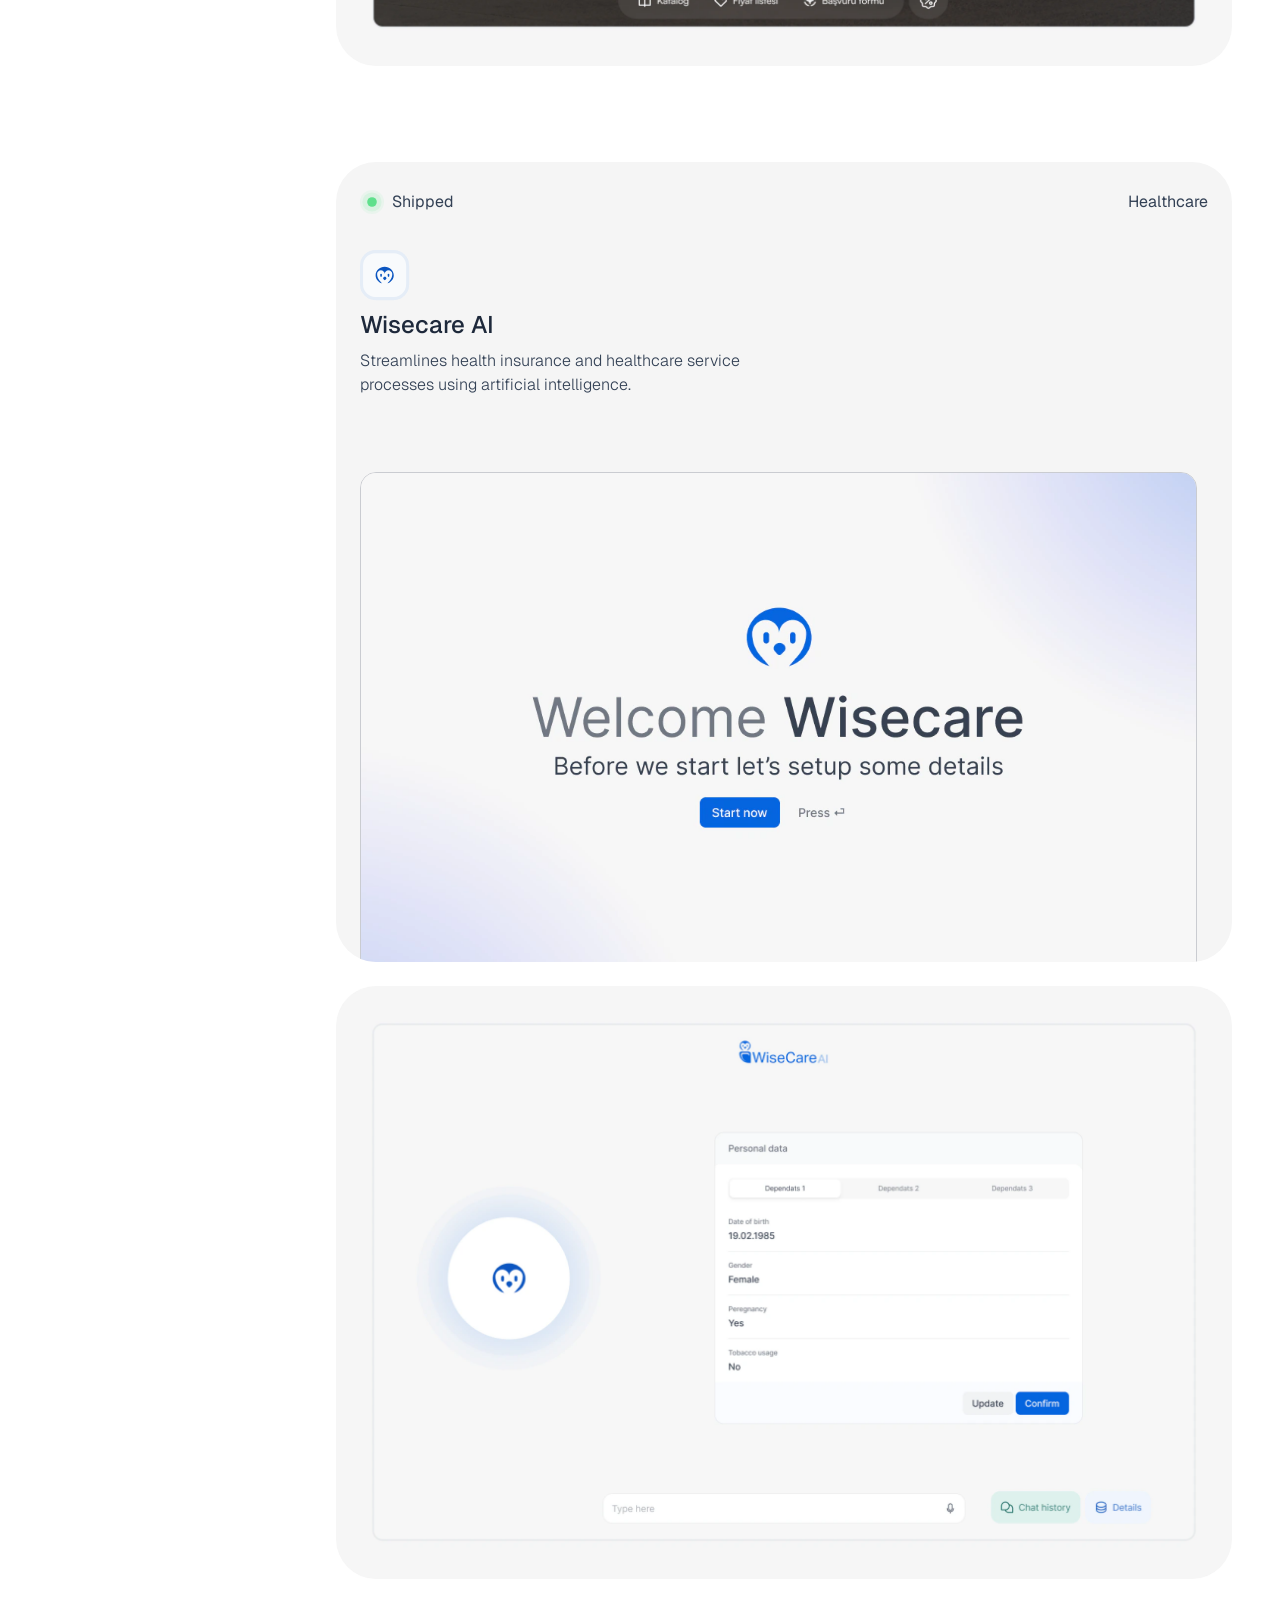
==== commit df989326: "Add social link preview image (Open Graph + Twitter large card) Co-Authored-By: Claude Opus 5.5 <nor" ====
--- a/index.html
+++ b/index.html
@@ -15,8 +15,13 @@
   <meta property="og:title" content="Erhan Kucukbekar — Product Designer">
   <meta property="og:description" content="Erhan Kucukbekar is a product designer curious about fancy and people-friendly designs.">
   <meta property="og:url" content="https://ekbekar.co/">
-  <meta name="twitter:card" content="summary">
+  <meta property="og:image" content="https://ekbekar.co/assets/og-image.png">
+  <meta property="og:image:width" content="2400">
+  <meta property="og:image:height" content="1260">
+  <meta property="og:image:alt" content="Hi, It's Erhan! A Product designer is curious about fancy and people-friendly designs.">
+  <meta name="twitter:card" content="summary_large_image">
   <meta name="twitter:site" content="@HeyErhan">
+  <meta name="twitter:image" content="https://ekbekar.co/assets/og-image.png">
 
   <link rel="preconnect" href="https://fonts.googleapis.com">
   <link rel="preconnect" href="https://fonts.gstatic.com" crossorigin>
--- a/assets/css/site.css
+++ b/assets/css/site.css
@@ -297,30 +297,69 @@
 @keyframes fade-in { to { opacity: 1; } }
 
 /* ---------- Hero hover tricks ---------- */
-/* "fancy": letters scramble through glyphs and resolve (main.js); width is locked while it runs */
+/* "fancy": Spider-Verse reveal (main.js splits it into .sv-l letters and randomises the panels).
+   Animated on twos like the film: 12fps with hard cuts (step-end), each letter 60ms after the last.
+   The "bold" is a text stroke rather than a heavier weight, so the line never reflows. */
 .fx-fancy { cursor: default; }
 .fx-fancy .word { white-space: nowrap; }
-
-/* "people-friendly": a soft green marker sweeps in and the letters wave hello */
+.sv-l { position: relative; display: inline-block; isolation: isolate; }
+.sv-l::before, .sv-l::after { content: ""; position: absolute; pointer-events: none; opacity: 0; }
+.sv-l::before { /* the comic panel behind the letter */
+  z-index: -1; inset: 0.3em -0.08em 0.2em;
+  background: var(--c); border: 0.05em solid #111;
+}
+.sv-l::after { /* halftone splash */
+  z-index: -2; left: 30%; top: 15%; width: 0.6em; height: 0.42em;
+  background: radial-gradient(circle, #E8232B 0 34%, transparent 38%) 0 0 / 0.13em 0.13em;
+}
+.sv-play .sv-l { animation: sv-letter 500ms step-end var(--d) forwards; }
+.sv-play .sv-l::before { animation: sv-panel 500ms step-end var(--d); }
+.sv-play .sv-l::after { animation: sv-dots 500ms step-end var(--d); }
+@keyframes sv-letter {
+  0%    { opacity: 1; color: #fff; -webkit-text-stroke: 0.02em #111; transform: translate(var(--jx), var(--jy)) rotate(var(--r)) scale(1.14); }
+  16.7% { opacity: 1; color: #fff; -webkit-text-stroke: 0.02em #111; transform: translate(calc(var(--jx) * -0.6), calc(var(--jy) * -0.5)) rotate(calc(var(--r) * -0.5)) scale(1.06); }
+  33.3% { opacity: 1; color: #0f172a; -webkit-text-stroke: 0.035em #0f172a; transform: translate(0.03em, -0.02em);
+          text-shadow: -0.07em 0.03em 0 #00C8FF, 0.07em -0.03em 0 #FF2BD6, 0.02em 0.07em 0 #FFE500; }
+  50%   { opacity: 1; color: #0f172a; -webkit-text-stroke: 0.03em #0f172a; transform: translate(-0.02em, 0);
+          text-shadow: -0.035em 0.015em 0 #00C8FF, 0.035em -0.015em 0 #FF2BD6, 0.01em 0.035em 0 #FFE500; }
+  66.7% { opacity: 1; color: #0f172a; -webkit-text-stroke: 0.022em #0f172a; transform: none;
+          text-shadow: 0.02em 0 0 #00C8FF, -0.02em 0 0 #FF2BD6; }
+  83.3% { opacity: 1; -webkit-text-stroke: 0.01em #0f172a; text-shadow: none; transform: none; }
+  100%  { opacity: 1; }
+}
+@keyframes sv-panel {
+  0%    { opacity: 1; transform: rotate(calc(var(--r) * 0.4)) skewX(var(--sk)); }
+  16.7% { opacity: 1; background: var(--c2); transform: translate(0.04em, -0.03em) rotate(calc(var(--r) * -0.6)) skewX(calc(var(--sk) * -1)); }
+  33.3% { opacity: 0; }
+}
+@keyframes sv-dots {
+  0%    { opacity: 1; transform: translate(var(--dx), var(--dy)); }
+  16.7% { opacity: 1; transform: translate(calc(var(--dx) * 1.6), calc(var(--dy) * 1.6)) scale(1.2); }
+  33.3% { opacity: 1; transform: translate(calc(var(--dx) * 2.2), calc(var(--dy) * 2.2)) scale(0.7); }
+  50%   { opacity: 0; }
+}
+
+/* "people-friendly": pencil scribble. main.js builds an SVG of zigzag hatching masked to (slightly
+   bolder) copies of the letters, and sets the timing: --step/--letter: each letter hatches in after
+   the last · --boil: the drawn strokes flicker between two takes · --back (per letter): its strokes
+   fade out as the real letter fades back in, left to right. */
 .fx-friendly { position: relative; isolation: isolate; cursor: default; }
-.fx-friendly::before {
-  content: ""; position: absolute; z-index: -1;
-  left: -0.08em; right: -0.08em; bottom: 0.14em; height: 0.42em;
-  border-radius: 0.1em;
-  background: #98ffc7;
-  transform: scaleX(0); transform-origin: left center;
-  transition: transform 350ms var(--ease-out);
-}
-.fx-friendly:hover::before { transform: scaleX(1); }
 .fx-friendly .ch { display: inline-block; }
-.fx-friendly.is-waving .ch {
-  animation: wave 600ms var(--ease-in-out);
-  animation-delay: calc(var(--c) * 28ms);
-}
-@keyframes wave {
-  0%, 100% { transform: none; }
-  40% { transform: translateY(-0.18em) rotate(-4deg); }
-}
+.sb-fx { position: absolute; inset: 0; pointer-events: none; }
+.sb-ink { position: absolute; left: 0; top: 0; overflow: visible; }
+.sb-l { stroke: #334155; animation: sb-out 400ms ease var(--back) forwards; }
+.sb-a, .sb-b { fill: none; stroke-width: var(--sw); stroke-linecap: round; stroke-linejoin: round; }
+.sb-a {
+  stroke-dasharray: 1; stroke-dashoffset: 1;
+  animation: sb-draw var(--letter) linear calc(var(--i) * var(--step)) forwards, sb-boil-a 200ms steps(1) var(--boil) infinite;
+}
+.sb-b { opacity: 0; animation: sb-boil-b 200ms steps(1) var(--boil) infinite; }
+.fx-friendly.is-scribble .ch { opacity: 0; animation: sb-in 400ms ease var(--back) forwards; }
+@keyframes sb-draw { to { stroke-dashoffset: 0; } }
+@keyframes sb-boil-a { 50% { opacity: 0; } }
+@keyframes sb-boil-b { 50% { opacity: 1; } }
+@keyframes sb-out { to { opacity: 0; } }
+@keyframes sb-in { from { opacity: 0; } to { opacity: 1; } }
 
 /* "Currently working at": Paydaş badge. Hover/focus: the logo's rings wind up one after another
    (inner first) while a website preview card rises above it. */
@@ -399,7 +438,7 @@
 }
 
 @media (prefers-reduced-motion: reduce) {
-  .fx-friendly::before, .company-preview, .company-dot { transition-duration: 0ms; }
+  .company-preview, .company-dot { transition-duration: 0ms; }
 }
 
 /* Hero text gently recedes as Works scrolls in — scroll-driven, off the main thread */
@@ -559,3 +598,35 @@
 
 .no-scrollbar { scrollbar-width: none; }
 .no-scrollbar::-webkit-scrollbar { display: none; }
+
+/* ---------- 29 Ekim: Turkish flag bunting hanging from the top corners (built in main.js) ---------- */
+.bunting-wrap { position: absolute; z-index: 30; top: 0; left: 0; right: 0; height: 0; pointer-events: none; }
+/* The same garland in both corners, the same distance from each edge */
+.bunting { position: absolute; top: 0; width: clamp(160px, 20.5vw, 300px); overflow: visible; }
+.bunting-left { left: clamp(8px, 2.8vw, 40px); }
+.bunting-right { right: clamp(8px, 2.8vw, 40px); }
+/* Phones: the nav bar fills the top, so the garlands hang just below it, tied off at the screen
+   edges (outer ends) and tucked under the bar (inner ends) so no string end floats in the air */
+@media (max-width: 639px) {
+  .bunting-wrap { top: calc(16px + 44px + 4px); }
+  .bunting-left { left: 0; }
+  .bunting-right { right: 0; }
+}
+.bunting-string { fill: none; stroke: #E2E8F0; stroke-width: 1; vector-effect: non-scaling-stroke; }
+/* Two motions, both pinned to the string so nothing comes loose:
+   - the whole swag swings gently toward you and back, which from the front reads as the dip shortening;
+   - each pennant's top edge is sewn to the string, so only the tip flutters (skew sideways, shorten as it lifts).
+   --lag lets a gust travel left to right along the string. */
+.bunting .swag, .bunting .flag { transform-box: fill-box; transform-origin: 50% 0; }
+@media (prefers-reduced-motion: no-preference) {
+  .bunting .swag { animation: swag-sway 5.2s ease-in-out infinite; animation-delay: calc(var(--lag) * 1s - 6s); }
+  .bunting .flag { animation: flag-flutter 2.4s ease-in-out infinite; animation-delay: calc(var(--lag) * 1s - 6s); }
+}
+@keyframes swag-sway {
+  0%, 100% { transform: scaleY(1); }
+  50% { transform: scaleY(0.94); }
+}
+@keyframes flag-flutter {
+  0%, 100% { transform: skewX(5deg) scaleY(0.98); }
+  50% { transform: skewX(-5deg) scaleY(0.9); }
+}
